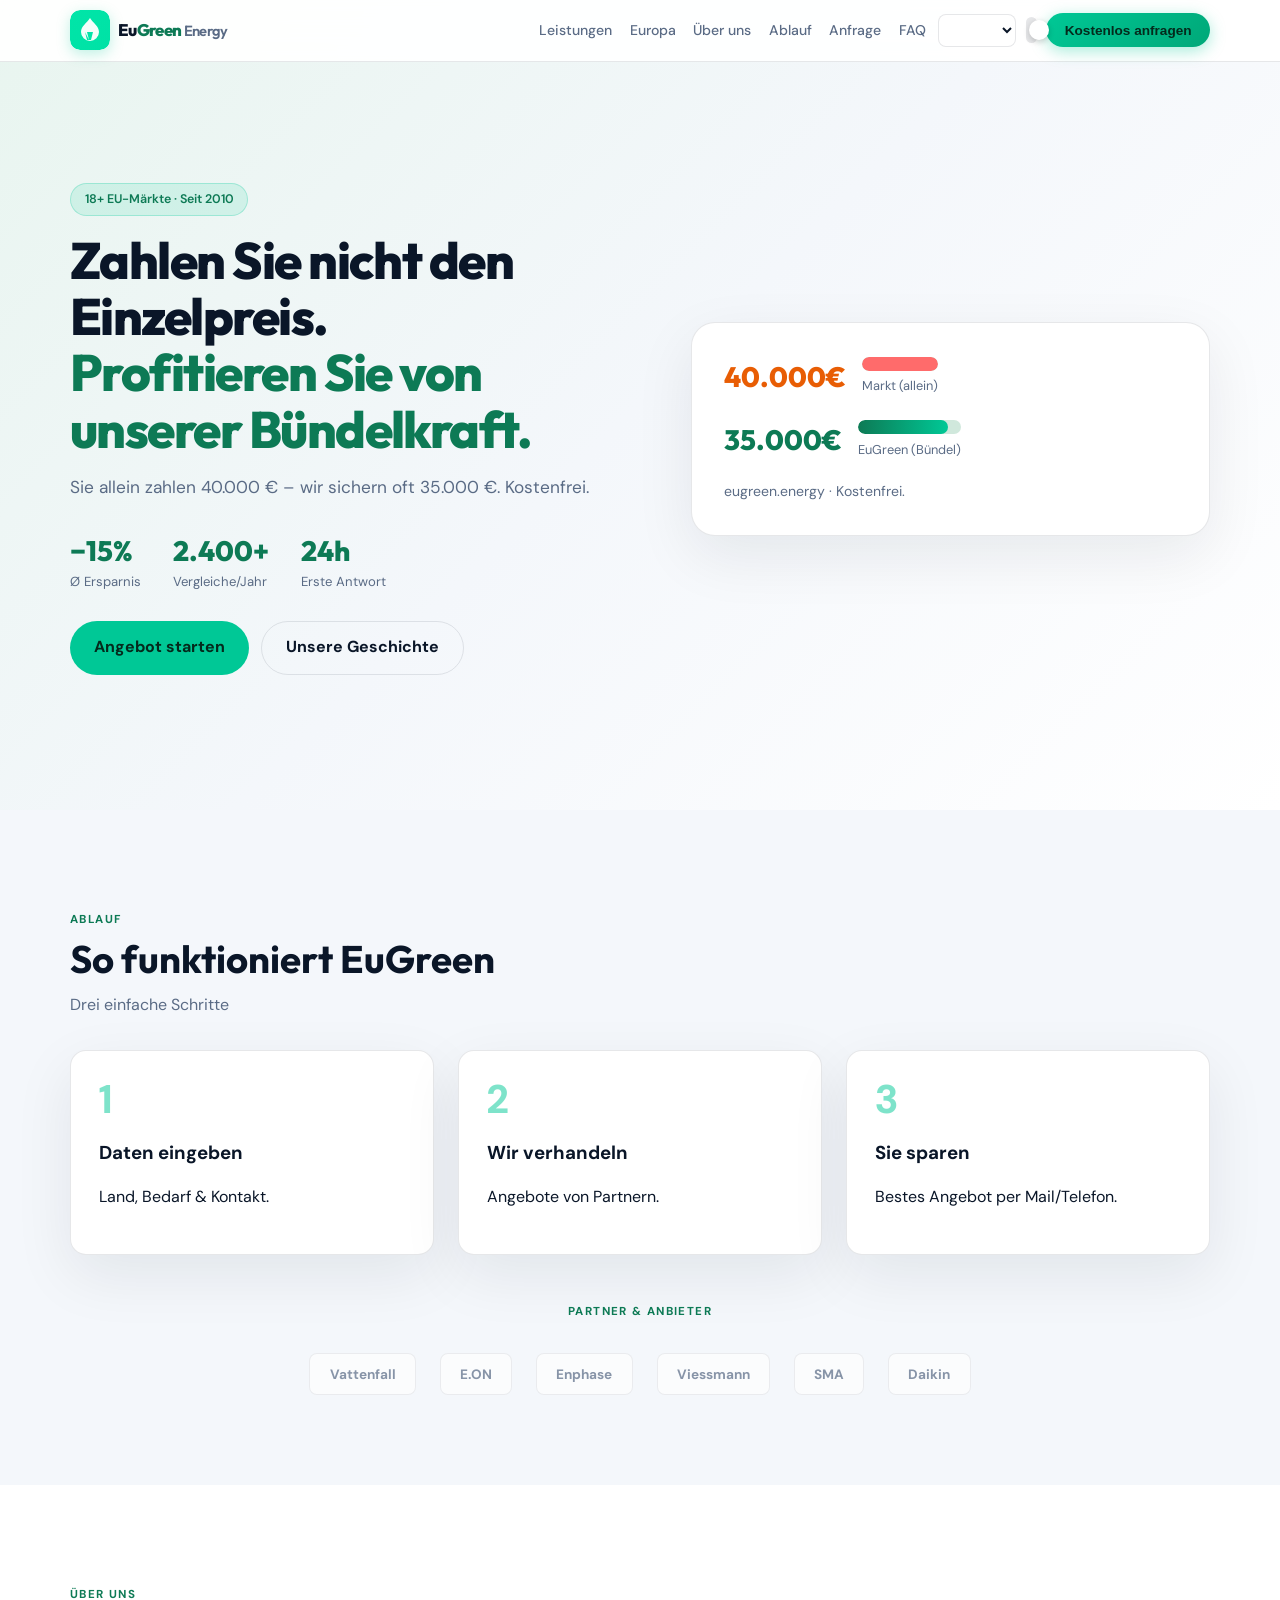
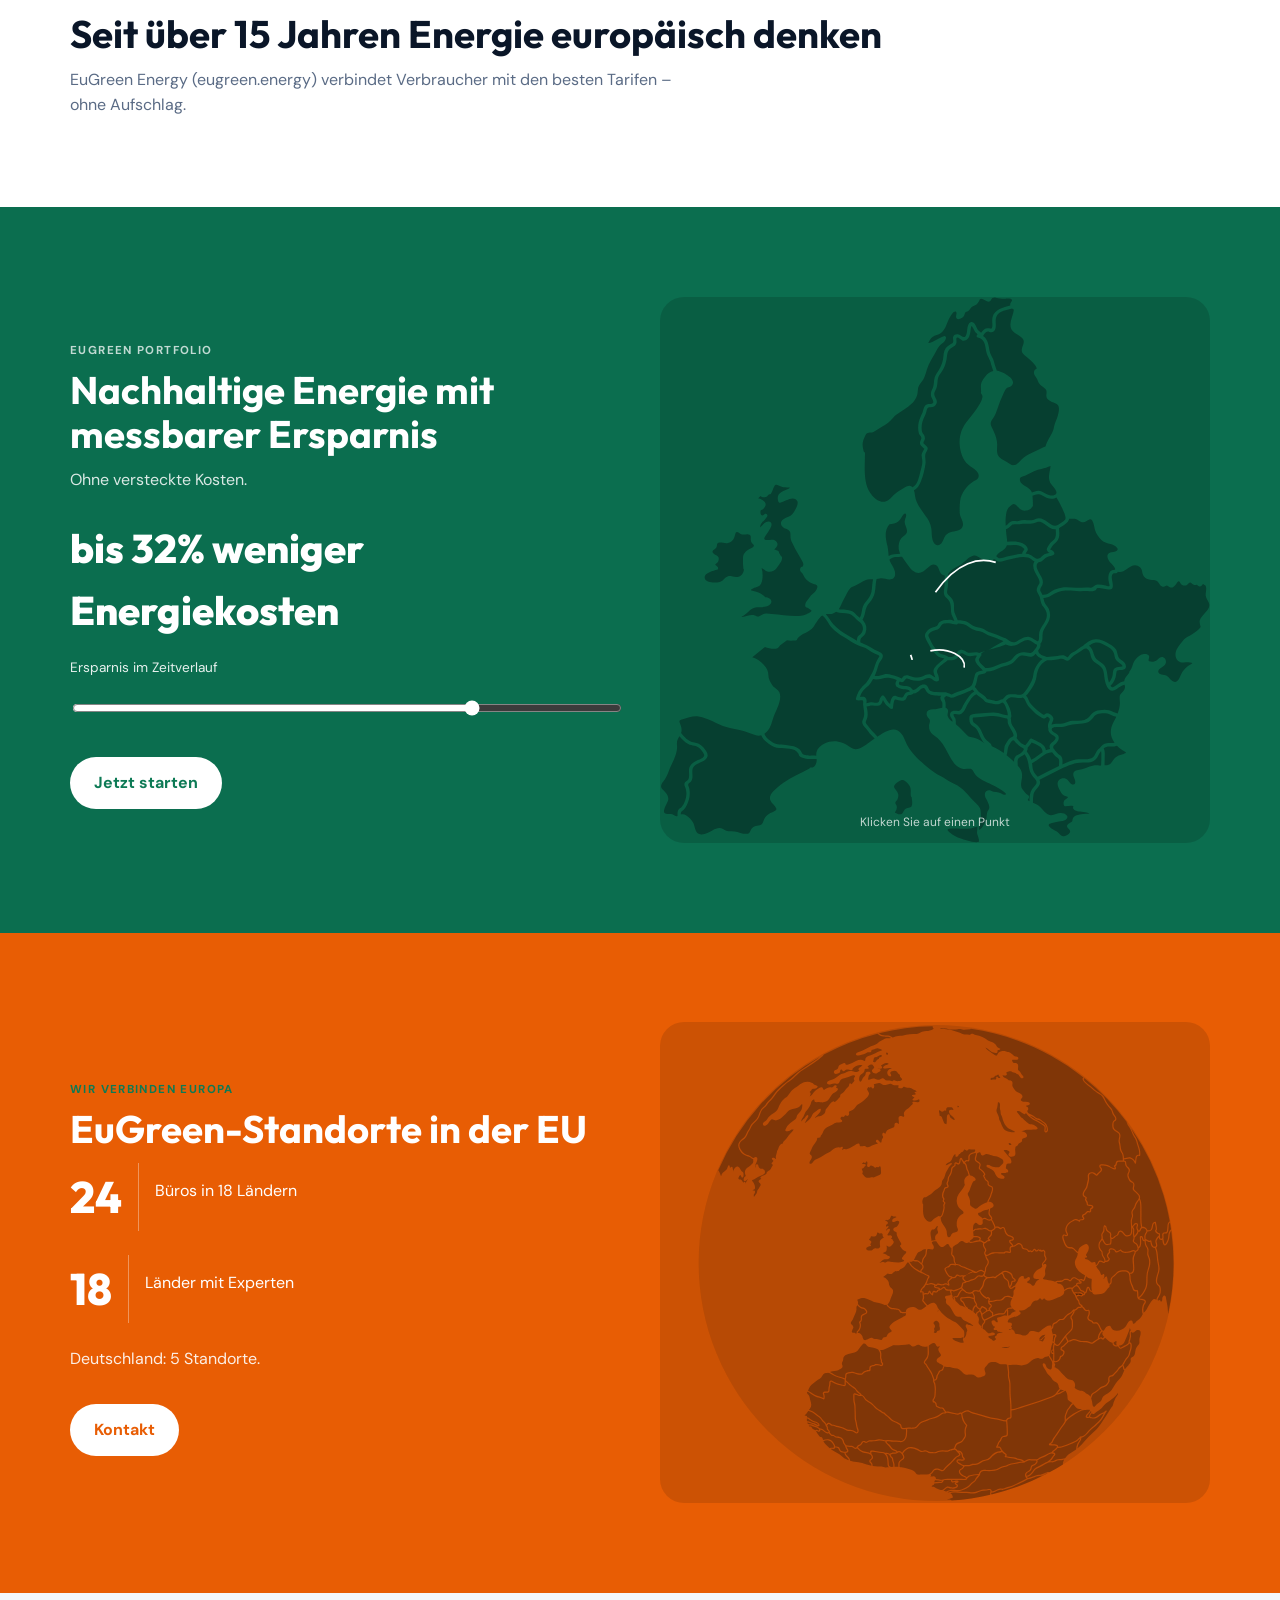
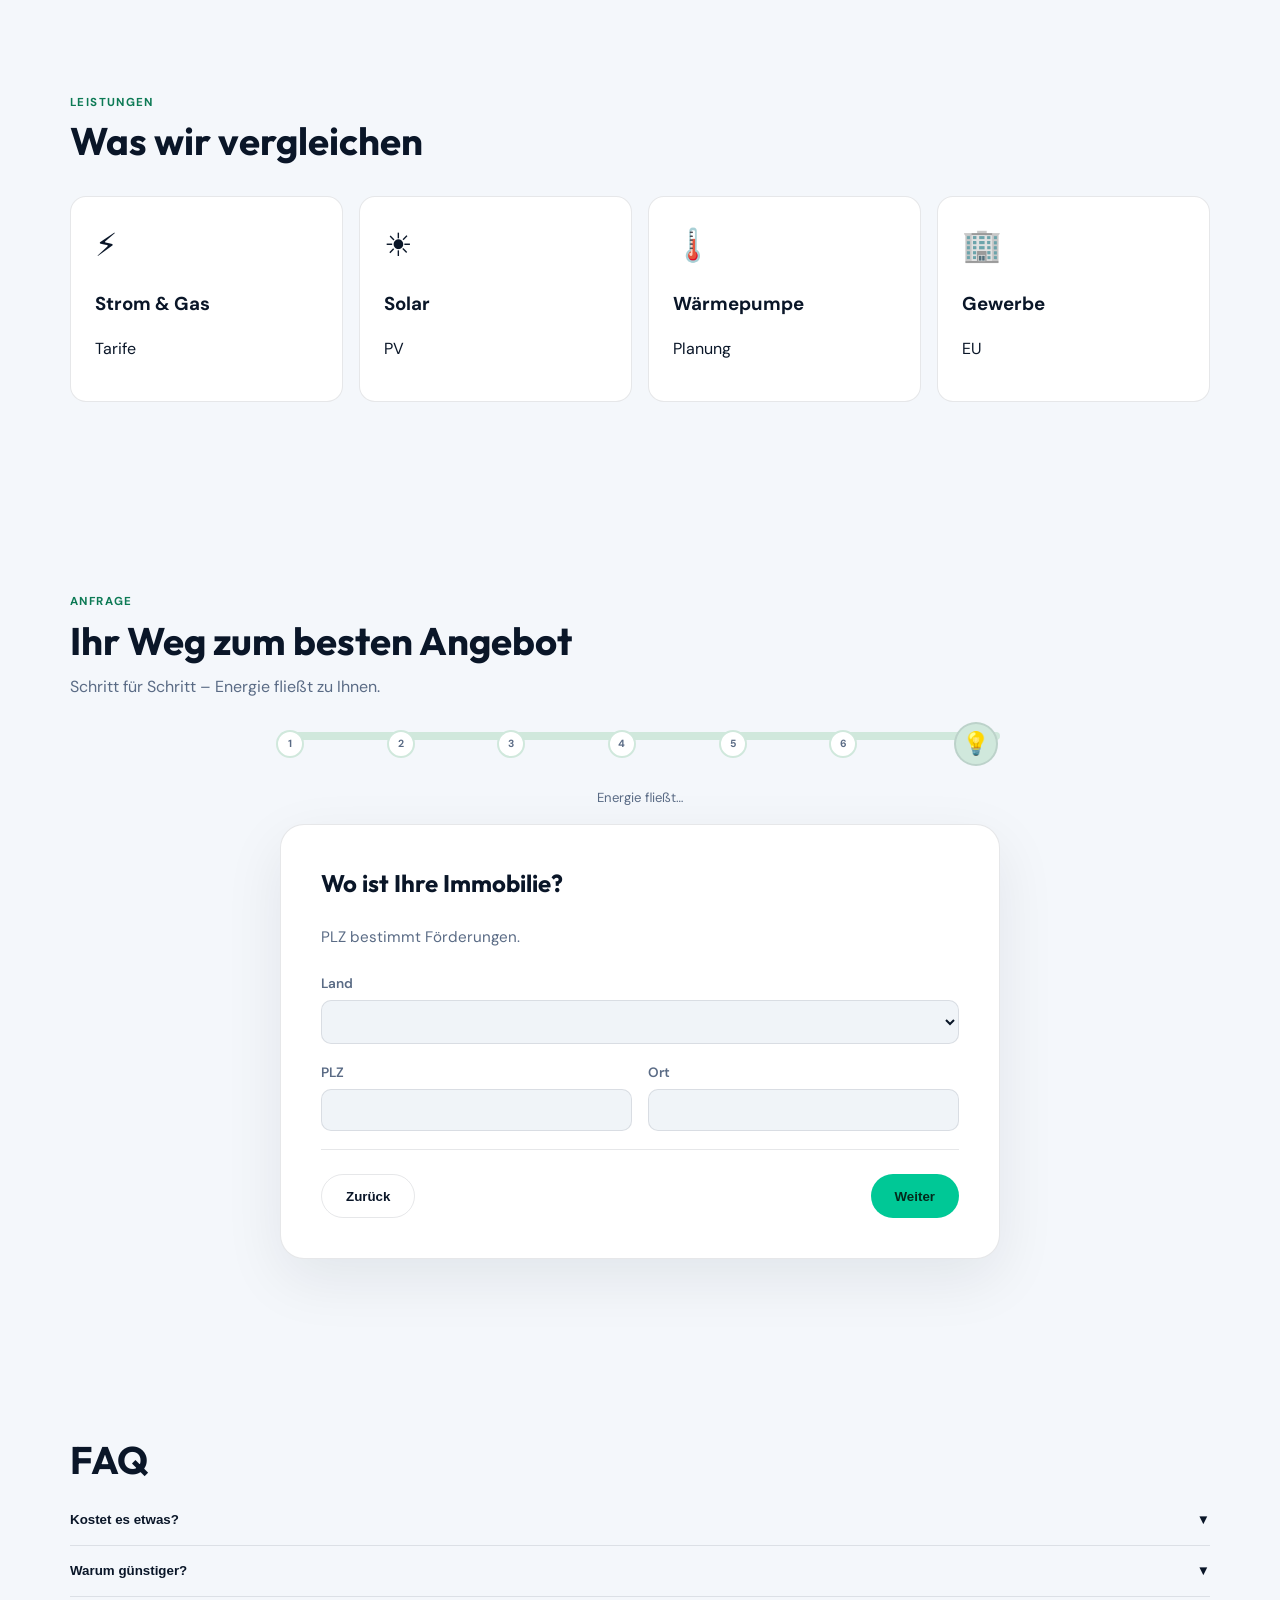
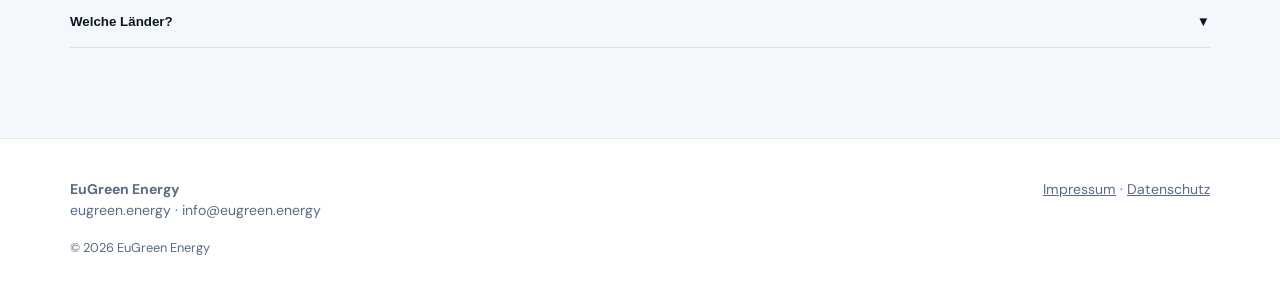
==== wix-embed.html @ 5724ccd0 "EuGreen Energy – eugreen.energy Wix site" ====
<!DOCTYPE html>
<html lang="de" data-theme="light">
<head>
  <meta charset="UTF-8" />
  <meta name="viewport" content="width=device-width, initial-scale=1.0" />
  <meta name="description" content="EuGreen Energy – eugreen.energy" />
  <title>EuGreen Energy | eugreen.energy</title>
  <link rel="preconnect" href="https://fonts.googleapis.com" />
  <link rel="preconnect" href="https://fonts.gstatic.com" crossorigin />
  <link href="https://fonts.googleapis.com/css2?family=DM+Sans:opsz,wght@9..40,400;9..40,600;9..40,700&family=Outfit:wght@600;700;800&display=swap" rel="stylesheet" />
  <style>
/* EuGreen Energy – eugreen.energy | Light default + dark + multi-step form */
:root,
[data-theme="light"] {
  --bg: #f4f7fb;
  --bg-soft: #ffffff;
  --bg-elevated: #ffffff;
  --text: #0a1628;
  --text-muted: #5a6b85;
  --green: #0d7a55;
  --green-bright: #00c896;
  --green-deep: #064d38;
  --orange: #e85d04;
  --border: rgba(10, 22, 40, 0.1);
  --shadow: 0 20px 60px rgba(10, 22, 40, 0.08);
  --nav-bg: rgba(255, 255, 255, 0.92);
  --hero-grad: linear-gradient(135deg, #e8f5ef 0%, #f4f7fb 50%, #fff 100%);
  --band-green: #0b6e4f;
  --band-orange: #e85d04;
  --input-bg: #f0f4f8;
  --flow-track: #d0e8dc;
  --flow-glow: #00c896;
}

[data-theme="dark"] {
  --bg: #0a1628;
  --bg-soft: #111d33;
  --bg-elevated: #152238;
  --text: #ffffff;
  --text-muted: #8ba3c7;
  --green: #0b6e4f;
  --green-bright: #00e5a8;
  --border: rgba(255, 255, 255, 0.12);
  --shadow: 0 24px 80px rgba(0, 0, 0, 0.35);
  --nav-bg: rgba(10, 22, 40, 0.9);
  --hero-grad: radial-gradient(ellipse 80% 60% at 70% 20%, rgba(0, 229, 168, 0.1), transparent), var(--bg);
  --input-bg: rgba(255, 255, 255, 0.05);
  --flow-track: rgba(255, 255, 255, 0.15);
  --flow-glow: #00e5a8;
}

:root {
  --radius: 16px;
  --radius-lg: 24px;
  --font: "DM Sans", system-ui, sans-serif;
  --font-display: "Outfit", system-ui, sans-serif;
  --ease: cubic-bezier(0.22, 1, 0.36, 1);
}

*, *::before, *::after { box-sizing: border-box; }
html { scroll-behavior: smooth; }
body {
  margin: 0;
  font-family: var(--font);
  color: var(--text);
  background: var(--bg);
  line-height: 1.55;
  transition: background 0.35s, color 0.35s;
}

.container { width: min(1140px, 92vw); margin-inline: auto; }
.section { padding: clamp(3.5rem, 7vw, 6rem) 0; }

/* Top bar */
.topbar {
  position: fixed; inset: 0 0 auto; z-index: 120;
  background: var(--nav-bg);
  backdrop-filter: blur(14px);
  border-bottom: 1px solid var(--border);
}
.topbar-inner {
  display: flex; align-items: center; gap: 0.75rem;
  padding: 0.65rem 0; flex-wrap: wrap;
}
.nav-logo {
  display: flex; align-items: center; gap: 0.5rem;
  text-decoration: none; color: var(--text); margin-right: auto;
}
.logo-svg { flex-shrink: 0; border-radius: 10px; box-shadow: 0 4px 14px rgba(0, 200, 150, 0.25); }
.logo-wordmark {
  font-family: var(--font-display); font-weight: 800; font-size: 1.05rem;
  letter-spacing: -0.04em; line-height: 1.1;
}
.logo-eu { color: var(--text); }
.logo-green { color: var(--green); }
[data-theme="dark"] .logo-green { color: var(--green-bright); }
.logo-energy { color: var(--text-muted); font-weight: 600; font-size: 0.92rem; }

.topbar-controls { display: flex; align-items: center; gap: 0.6rem; flex-shrink: 0; }
.topbar-select {
  padding: 0.45rem 0.6rem; border-radius: 8px; max-width: 130px;
  border: 1px solid var(--border); background: var(--bg-elevated);
  color: var(--text); font-size: 0.78rem; cursor: pointer;
}
.theme-switch {
  width: 48px; height: 26px; padding: 0; border: none; background: none; cursor: pointer;
}
.theme-switch-track {
  display: block; width: 100%; height: 100%; border-radius: 99px;
  background: var(--border); position: relative; transition: background 0.3s;
}
.theme-switch-thumb {
  position: absolute; top: 3px; left: 3px; width: 20px; height: 20px;
  border-radius: 50%; background: var(--bg-elevated);
  box-shadow: 0 2px 6px rgba(0,0,0,0.2); transition: transform 0.3s var(--ease);
}
[data-theme="dark"] .theme-switch-track { background: var(--green-bright); }
[data-theme="dark"] .theme-switch-thumb { transform: translateX(22px); background: #0a1628; }
.nav-links {
  display: flex; gap: 1.1rem; list-style: none; margin: 0; padding: 0;
}
.nav-links a {
  color: var(--text-muted); text-decoration: none; font-size: 0.88rem; font-weight: 500;
}
.nav-links a:hover { color: var(--text); }
.nav-cta {
  background: linear-gradient(135deg, var(--green-bright), #00a878);
  color: #042a1c; border: none;
  padding: 0.6rem 1.15rem; border-radius: 999px; font-weight: 700;
  cursor: pointer; font-size: 0.85rem; white-space: nowrap;
  box-shadow: 0 4px 16px rgba(0, 200, 150, 0.35);
  transition: transform 0.2s, box-shadow 0.2s;
}
.nav-cta:hover { transform: translateY(-1px); box-shadow: 0 6px 20px rgba(0, 200, 150, 0.45); }
.price-note { margin: 1rem 0 0; font-size: 0.88rem; color: var(--text-muted); }
.nav-toggle { display: none; background: none; border: none; font-size: 1.4rem; cursor: pointer; color: var(--text); }

/* Hero */
.hero {
  padding: 7rem 0 4rem;
  background: var(--hero-grad);
  min-height: 90vh;
  display: flex; align-items: center;
}
.hero-grid { display: grid; grid-template-columns: 1.05fr 0.95fr; gap: 3rem; align-items: center; }
.hero-badge {
  display: inline-flex; padding: 0.35rem 0.85rem; border-radius: 999px;
  background: rgba(0, 200, 150, 0.12); border: 1px solid rgba(0, 200, 150, 0.25);
  font-size: 0.78rem; font-weight: 600; color: var(--green); margin-bottom: 1rem;
}
[data-theme="dark"] .hero-badge { color: var(--green-bright); }
.hero h1 {
  font-family: var(--font-display);
  font-size: clamp(2rem, 4.5vw, 3.2rem);
  font-weight: 800; line-height: 1.1; margin: 0 0 1rem; letter-spacing: -0.03em;
}
.hero h1 em { font-style: normal; color: var(--green); display: block; }
[data-theme="dark"] .hero h1 em { color: var(--green-bright); }
.hero-desc { color: var(--text-muted); font-size: 1.08rem; max-width: 50ch; margin-bottom: 1.75rem; }
.hero-stats { display: flex; gap: 2rem; flex-wrap: wrap; margin-bottom: 1.75rem; }
.stat-num { font-family: var(--font-display); font-size: 1.75rem; font-weight: 800; color: var(--green); }
[data-theme="dark"] .stat-num { color: var(--green-bright); }
.stat-label { font-size: 0.82rem; color: var(--text-muted); }
.hero-actions { display: flex; flex-wrap: wrap; gap: 0.75rem; }
.btn {
  display: inline-flex; align-items: center; justify-content: center; gap: 0.4rem;
  padding: 0.85rem 1.5rem; border-radius: 999px; font-weight: 700;
  border: none; cursor: pointer; text-decoration: none; transition: transform 0.2s var(--ease);
}
.btn-primary { background: var(--green-bright); color: #042a1c; }
.btn-primary:hover { transform: translateY(-2px); }
.btn-ghost { background: transparent; border: 1px solid var(--border); color: var(--text); }

.price-card {
  background: var(--bg-elevated); border-radius: var(--radius-lg);
  padding: 2rem; box-shadow: var(--shadow); border: 1px solid var(--border);
}
.price-row { display: flex; align-items: center; gap: 1rem; margin-bottom: 1.25rem; }
.price-tag { font-family: var(--font-display); font-size: 1.75rem; font-weight: 800; min-width: 5ch; }
.price-bar-wrap { flex: 1; height: 14px; background: var(--flow-track); border-radius: 99px; overflow: hidden; }
.price-bar { height: 100%; border-radius: 99px; }
.price-bar.market { background: #ff6b6b; width: 100%; }
.price-bar.eugreen { background: linear-gradient(90deg, var(--green), var(--green-bright)); width: 87.5%; }
.price-label { font-size: 0.8rem; color: var(--text-muted); margin-top: 0.35rem; }

/* How + partners */
.how-grid { display: grid; grid-template-columns: repeat(3, 1fr); gap: 1.5rem; margin-top: 2rem; }
.how-card {
  padding: 1.75rem; background: var(--bg-elevated); border-radius: var(--radius);
  border: 1px solid var(--border); box-shadow: var(--shadow);
}
.how-card .num { font-size: 2.5rem; font-weight: 800; color: var(--green-bright); opacity: 0.5; line-height: 1; }
.partners-row {
  display: flex; flex-wrap: wrap; gap: 1.5rem; justify-content: center; align-items: center;
  margin-top: 2rem; opacity: 0.7;
}
.partner-pill {
  padding: 0.6rem 1.2rem; background: var(--bg-elevated); border: 1px solid var(--border);
  border-radius: 8px; font-weight: 700; font-size: 0.85rem; color: var(--text-muted);
}

/* Timeline – Über uns */
.about-section { background: var(--bg-soft); overflow: hidden; }
.timeline-animated {
  margin-top: 2.5rem; display: flex; flex-direction: column; gap: 0;
  position: relative; padding-left: 0;
}
.timeline-animated::before {
  content: ""; position: absolute; left: 27px; top: 12px; bottom: 12px; width: 3px;
  background: var(--border); border-radius: 99px;
}
.timeline-animated::after {
  content: ""; position: absolute; left: 27px; top: 12px; width: 3px; height: 0%;
  background: linear-gradient(180deg, var(--green-bright), var(--green));
  border-radius: 99px; transition: height 1.2s var(--ease);
}
.timeline-animated:has(.tl-visible)::after { height: calc(100% - 24px); }
.timeline-item {
  display: grid; grid-template-columns: 56px 1fr; gap: 1.25rem;
  padding: 1.25rem 0; opacity: 0; transform: translateX(-20px);
  transition: opacity 0.6s var(--ease), transform 0.6s var(--ease);
  transition-delay: calc(var(--i) * 0.12s);
}
.timeline-item.tl-visible { opacity: 1; transform: none; }
.tl-marker { display: flex; flex-direction: column; align-items: center; gap: 0.35rem; z-index: 1; }
.tl-dot {
  width: 16px; height: 16px; border-radius: 50%;
  background: var(--bg-soft); border: 3px solid var(--border);
  transition: all 0.4s var(--ease);
}
.timeline-item.tl-visible .tl-dot {
  border-color: var(--green-bright); background: var(--green-bright);
  box-shadow: 0 0 0 6px rgba(0, 200, 150, 0.2), 0 0 20px rgba(0, 200, 150, 0.4);
  animation: tl-pulse 2s ease-in-out infinite;
}
@keyframes tl-pulse {
  0%, 100% { box-shadow: 0 0 0 4px rgba(0, 200, 150, 0.15); }
  50% { box-shadow: 0 0 0 10px rgba(0, 200, 150, 0.08); }
}
.tl-year {
  font-family: var(--font-display); font-size: 0.75rem; font-weight: 800;
  color: var(--green); letter-spacing: 0.02em;
}
.tl-body {
  background: var(--bg-elevated); border: 1px solid var(--border);
  border-radius: var(--radius); padding: 1.25rem 1.5rem;
  box-shadow: var(--shadow);
  transition: border-color 0.3s, transform 0.3s;
}
.timeline-item.tl-visible .tl-body {
  border-color: rgba(0, 200, 150, 0.35);
  transform: translateX(4px);
}
.tl-body h3 { margin: 0 0 0.4rem; font-size: 1.12rem; }
.tl-body p { margin: 0; color: var(--text-muted); font-size: 0.92rem; }

/* Green / Orange bands */
.band-green { background: var(--band-green); color: #fff; }
.band-green .section-label { color: rgba(255,255,255,0.75); }
.band-green .text-muted { color: rgba(255,255,255,0.85); }
.band-grid { display: grid; grid-template-columns: 1fr 1fr; gap: 2.5rem; align-items: center; }
.visual-panel {
  position: relative; border-radius: var(--radius-lg);
  background: rgba(0,0,0,0.15); overflow: hidden; min-height: 360px;
}
.map-stage { min-height: 400px; }
.map-bg { width: 100%; height: auto; display: block; pointer-events: none; }
.map-overlay {
  position: absolute; inset: 0; width: 100%; height: 100%;
  pointer-events: none;
}
.map-overlay #map-dots { pointer-events: all; }
.map-hint {
  position: absolute; bottom: 0.75rem; left: 50%; transform: translateX(-50%);
  font-size: 0.75rem; opacity: 0.75; margin: 0; pointer-events: none;
  white-space: nowrap;
}
.map-dot { fill: rgba(255,255,255,0.45); stroke: rgba(255,255,255,0.6); stroke-width: 1; cursor: pointer; transition: all 0.25s; }
.map-dot-city { fill: rgba(255,255,255,0.7); r: 3.5; }
.map-dot:hover { fill: #fff; transform-origin: center; }
.map-dot.active { fill: var(--green-bright); stroke: #fff; stroke-width: 2; filter: drop-shadow(0 0 6px #00e5a8); }
.location-panel {
  position: absolute; top: 1rem; right: 1rem; width: min(280px, 90%);
  max-height: calc(100% - 3rem); overflow-y: auto;
  background: rgba(10, 22, 40, 0.94); backdrop-filter: blur(12px);
  border: 1px solid rgba(255,255,255,0.15); border-radius: var(--radius);
  padding: 1rem 1rem 0.75rem; z-index: 10;
  display: none; pointer-events: none;
  box-shadow: 0 16px 48px rgba(0,0,0,0.4);
}
.location-panel.visible { display: block; pointer-events: auto; animation: panelIn 0.3s var(--ease); }
@keyframes panelIn { from { opacity: 0; transform: translateY(-8px); } to { opacity: 1; transform: none; } }
.panel-close {
  position: absolute; top: 0.5rem; right: 0.5rem;
  width: 32px; height: 32px; border: none; border-radius: 8px;
  background: rgba(255,255,255,0.1); color: #fff; font-size: 1rem;
  cursor: pointer; line-height: 1; transition: background 0.2s;
}
.panel-close:hover { background: rgba(255,255,255,0.22); }
.location-panel h3 { margin: 0 2rem 0.75rem 0; font-size: 0.95rem; color: #fff; }
.office-card {
  padding: 0.75rem; border-radius: 10px; border: 1px solid rgba(255,255,255,0.12);
  margin-bottom: 0.5rem; cursor: pointer; transition: background 0.2s, border-color 0.2s;
  color: rgba(255,255,255,0.9);
}
.office-card:hover, .office-card.selected { background: rgba(0, 229, 168, 0.12); border-color: var(--green-bright); }
.office-card strong { display: block; margin-bottom: 0.25rem; }
.office-card small { display: block; color: rgba(255,255,255,0.65); font-size: 0.78rem; line-height: 1.4; }

.globe-stage { min-height: 420px; display: flex; align-items: center; justify-content: center; }
.globe-img { width: 100%; max-width: 480px; height: auto; position: relative; z-index: 0; }
.globe-fx {
  position: absolute; inset: 8% 12%; z-index: 2; pointer-events: none;
}
.globe-pin {
  position: absolute; transform: translate(-50%, -50%) scale(0);
  width: 36px; height: 36px; border-radius: 50%;
  background: rgba(255,255,255,0.95); display: grid; place-items: center;
  font-size: 1.1rem; box-shadow: 0 4px 20px rgba(0,0,0,0.25);
  transition: transform 0.45s var(--ease);
}
.globe-pin.pop { transform: translate(-50%, -50%) scale(1); }
.globe-pin-solar { border: 2px solid #ffd43b; }
.globe-pin-power { border: 2px solid #74c0fc; animation: pin-zap 1s ease infinite; }
.globe-pin-heat { border: 2px solid #ff922b; }
@keyframes pin-zap {
  0%, 100% { box-shadow: 0 0 0 0 rgba(116, 192, 252, 0.5); }
  50% { box-shadow: 0 0 0 8px rgba(116, 192, 252, 0); }
}
.globe-phase {
  position: absolute; bottom: 4.5rem; left: 50%; transform: translateX(-50%);
  margin: 0; font-size: 0.85rem; font-weight: 600; color: rgba(255,255,255,0.9);
  z-index: 3; text-align: center;
}
.globe-brand {
  position: absolute; inset: 0; display: flex; flex-direction: column;
  align-items: center; justify-content: center; z-index: 4;
  background: rgba(232, 93, 4, 0.55); backdrop-filter: blur(4px);
  opacity: 0; pointer-events: none; transition: opacity 0.8s var(--ease);
  border-radius: inherit;
}
.globe-brand.show { opacity: 1; }
.globe-brand-name {
  font-family: var(--font-display); font-size: clamp(1.5rem, 4vw, 2.25rem);
  font-weight: 800; color: #fff; letter-spacing: -0.03em;
  text-shadow: 0 4px 24px rgba(0,0,0,0.3);
  animation: brandIn 0.8s var(--ease);
}
.globe-brand small { color: rgba(255,255,255,0.9); margin-top: 0.35rem; font-size: 1rem; }
@keyframes brandIn {
  from { opacity: 0; transform: scale(0.9); }
  to { opacity: 1; transform: none; }
}
.svc-icon { font-size: 2rem; display: block; margin-bottom: 0.5rem; }
.band-orange { background: var(--band-orange); color: #fff; }
.band-orange .visual-panel { background: rgba(0,0,0,0.12); }
.office-stat {
  display: grid; grid-template-columns: auto 1px 1fr; gap: 1rem; margin-bottom: 1.5rem;
}
.office-stat-num { font-family: var(--font-display); font-size: 2.75rem; font-weight: 800; }
.office-stat-divider { width: 1px; background: rgba(255,255,255,0.35); }

/* Multi-step form – full width wizard */
.form-section { background: var(--bg); }
.form-wizard-wrap {
  max-width: 720px; margin: 2rem auto 0;
}
.energy-flow { margin-bottom: 1.5rem; }
.flow-bar-wrap { position: relative; padding-bottom: 2.5rem; }
.flow-track {
  height: 8px; background: var(--flow-track); border-radius: 99px;
  position: relative; overflow: hidden;
}
.flow-nodes-row {
  display: flex; justify-content: space-between; align-items: center;
  position: absolute; left: 0; right: 0; top: 0; transform: translateY(-10px);
  padding: 0 2px;
}
.flow-fill {
  position: absolute; left: 0; top: 0; height: 100%; width: 0%;
  background: linear-gradient(90deg, var(--green), var(--flow-glow));
  border-radius: 99px; transition: width 0.6s var(--ease);
  box-shadow: 0 0 12px var(--flow-glow);
}
.flow-node {
  width: 28px; height: 28px; border-radius: 50%; flex-shrink: 0;
  background: var(--bg-elevated); border: 2px solid var(--flow-track);
  display: grid; place-items: center; font-size: 0.65rem; font-weight: 700;
  color: var(--text-muted); margin: 0 -6px; z-index: 1; transition: all 0.35s;
}
.flow-node.done { border-color: var(--green-bright); background: rgba(0,200,150,0.15); color: var(--green); }
.flow-node.active { border-color: var(--green-bright); transform: scale(1.15); box-shadow: 0 0 16px rgba(0,200,150,0.4); }
.flow-bulb {
  width: 44px; height: 44px; border-radius: 50%; flex-shrink: 0;
  background: var(--flow-track); border: 2px solid var(--border);
  display: grid; place-items: center; font-size: 1.4rem;
  transition: all 0.5s var(--ease); margin-left: 0.5rem;
}
.flow-bulb.lit {
  background: linear-gradient(135deg, #fff9c4, #ffe066);
  border-color: #ffd43b;
  box-shadow: 0 0 30px #ffe066, 0 0 60px rgba(255, 224, 102, 0.5);
  animation: bulb-pulse 1.5s ease-in-out infinite;
}
@keyframes bulb-pulse {
  0%, 100% { box-shadow: 0 0 20px #ffe066; }
  50% { box-shadow: 0 0 40px #fff3bf, 0 0 80px rgba(255,224,102,0.6); }
}

.wizard-card {
  background: var(--bg-elevated); border: 1px solid var(--border);
  border-radius: var(--radius-lg); padding: clamp(1.5rem, 4vw, 2.5rem);
  box-shadow: var(--shadow); min-height: 380px;
  display: flex; flex-direction: column;
}
.wizard-step { display: none; flex: 1; animation: fadeStep 0.4s var(--ease); }
.wizard-step.active { display: flex; flex-direction: column; }
@keyframes fadeStep { from { opacity: 0; transform: translateX(16px); } to { opacity: 1; transform: none; } }
.wizard-step h3 {
  font-family: var(--font-display); font-size: 1.5rem; margin: 0 0 0.5rem;
}
.wizard-step .step-hint { color: var(--text-muted); margin-bottom: 1.5rem; font-size: 0.95rem; }

.form-group { margin-bottom: 1.1rem; }
.form-group label { display: block; font-size: 0.85rem; font-weight: 600; margin-bottom: 0.35rem; color: var(--text-muted); }
input, select, textarea {
  width: 100%; padding: 0.8rem 1rem; border-radius: 10px;
  border: 1px solid var(--border); background: var(--input-bg); color: var(--text);
}
input:focus, select:focus, textarea:focus { outline: none; border-color: var(--green-bright); }
.form-row { display: grid; grid-template-columns: 1fr 1fr; gap: 1rem; }
.choice-grid { display: grid; grid-template-columns: repeat(auto-fill, minmax(140px, 1fr)); gap: 0.75rem; }
.choice-card {
  padding: 1rem; border: 2px solid var(--border); border-radius: 12px;
  cursor: pointer; text-align: center; transition: all 0.2s; background: var(--input-bg);
}
.choice-card:has(input:checked), .choice-card.selected {
  border-color: var(--green-bright); background: rgba(0,200,150,0.08);
}
.choice-card input { display: none; }
.choice-card .icon { font-size: 1.75rem; display: block; margin-bottom: 0.35rem; }

.wizard-nav {
  display: flex; justify-content: space-between; margin-top: auto; padding-top: 1.5rem;
  border-top: 1px solid var(--border);
}

.section-label {
  font-size: 0.72rem; font-weight: 700; letter-spacing: 0.12em;
  text-transform: uppercase; color: var(--green); margin-bottom: 0.5rem;
}
.section-title {
  font-family: var(--font-display);
  font-size: clamp(1.6rem, 3.5vw, 2.4rem);
  font-weight: 700; margin: 0 0 0.75rem; line-height: 1.15;
}
.section-lead { color: var(--text-muted); max-width: 58ch; margin: 0; }

.services-grid {
  display: grid; grid-template-columns: repeat(auto-fill, minmax(240px, 1fr)); gap: 1rem; margin-top: 2rem;
}
.service-card {
  padding: 1.5rem; background: var(--bg-elevated); border-radius: var(--radius);
  border: 1px solid var(--border);
}

.faq-item { border-bottom: 1px solid var(--border); }
.faq-q {
  width: 100%; text-align: left; padding: 1.1rem 0; background: none; border: none;
  color: var(--text); font-weight: 600; cursor: pointer;
  display: flex; justify-content: space-between;
}
.faq-a { max-height: 0; overflow: hidden; color: var(--text-muted); transition: max-height 0.35s; }
.faq-item.open .faq-a { max-height: 180px; padding-bottom: 1rem; }

.footer {
  padding: 2.5rem 0; border-top: 1px solid var(--border);
  background: var(--bg-soft); color: var(--text-muted); font-size: 0.88rem;
}
.footer a { color: var(--text-muted); }

.modal-overlay {
  position: fixed; inset: 0; z-index: 200; background: rgba(0,0,0,0.6);
  display: none; align-items: center; justify-content: center; padding: 1rem;
}
.modal-overlay.visible { display: flex; }
.modal {
  background: var(--bg-elevated); border-radius: var(--radius-lg);
  padding: 2.5rem; max-width: 420px; text-align: center; border: 1px solid var(--border);
}

@media (max-width: 900px) {
  .hero-grid, .band-grid { grid-template-columns: 1fr; }
  .how-grid { grid-template-columns: 1fr; }
  .nav-links { display: none; }
  .nav-toggle { display: block; }
  .topbar.open .nav-links {
    display: flex; flex-direction: column; width: 100%; padding: 0.5rem 0;
  }
  .form-row { grid-template-columns: 1fr; }
  .energy-flow { flex-wrap: wrap; gap: 0.5rem; }
  .flow-node { width: 22px; height: 22px; font-size: 0.55rem; }
}

</style>
</head>
<body>

  <header class="topbar">
    <div class="container topbar-inner">
      <a href="#" class="nav-logo" aria-label="EuGreen Energy">
        <svg class="logo-svg" width="40" height="40" viewBox="0 0 40 40" aria-hidden="true">
          <defs><linearGradient id="logoGrad" x1="0" y1="0" x2="40" y2="40"><stop offset="0%" stop-color="#00e5a8"/><stop offset="100%" stop-color="#0b6e4f"/></linearGradient></defs>
          <rect width="40" height="40" rx="10" fill="url(#logoGrad)"/>
          <path d="M20 8c-3 5-9 8-9 14a9 9 0 1 0 18 0c0-6-6-9-9-14z" fill="#fff" opacity=".95"/>
          <path d="M17 22h6l-2 8h-4l-2-8 4 8z" fill="#00e5a8"/>
        </svg>
        <span class="logo-wordmark"><span class="logo-eu">Eu</span><span class="logo-green">Green</span> <span class="logo-energy">Energy</span></span>
      </a>
      <button class="nav-toggle" type="button" aria-label="Menu">☰</button>
      <ul class="nav-links">
        <li><a href="#leistungen" data-i18n="nav_services">Leistungen</a></li>
        <li><a href="#europa" data-i18n="nav_europe">Europa</a></li>
        <li><a href="#ueber-uns" data-i18n="nav_about">Über uns</a></li>
        <li><a href="#ablauf" data-i18n="nav_how">Ablauf</a></li>
        <li><a href="#anfrage" data-i18n="nav_form">Anfrage</a></li>
        <li><a href="#faq" data-i18n="nav_faq">FAQ</a></li>
      </ul>
      <div class="topbar-controls">
        <select id="lang-select" class="topbar-select" aria-label="Language"></select>
        <button type="button" class="theme-switch" id="theme-toggle" aria-pressed="false" title="Theme">
          <span class="theme-switch-track"><span class="theme-switch-thumb"></span></span>
        </button>
        <button class="nav-cta" type="button" data-scroll="#anfrage" data-i18n="nav_cta">Kostenlos anfragen</button>
      </div>
    </div>
  </header>

  <main>
    <section class="hero">
      <div class="container hero-grid">
        <div>
          <div class="hero-badge" data-i18n="hero_badge">18+ EU-Märkte · Seit 2010</div>
          <h1><span data-i18n="hero_title">Zahlen Sie nicht den Einzelpreis.</span><em data-i18n="hero_title_em">Profitieren Sie von unserer Bündelkraft.</em></h1>
          <p class="hero-desc" data-i18n="hero_desc">Sie allein zahlen 40.000 € – wir sichern oft 35.000 €. Kostenfrei.</p>
          <div class="hero-stats">
            <div><div class="stat-num">−15%</div><div class="stat-label" data-i18n="hero_stat1">Ø Ersparnis</div></div>
            <div><div class="stat-num">2.400+</div><div class="stat-label" data-i18n="hero_stat2">Vergleiche/Jahr</div></div>
            <div><div class="stat-num">24h</div><div class="stat-label" data-i18n="hero_stat3">Erste Antwort</div></div>
          </div>
          <div class="hero-actions">
            <a href="#anfrage" class="btn btn-primary" data-scroll="#anfrage" data-i18n="hero_cta">Angebot starten</a>
            <a href="#ueber-uns" class="btn btn-ghost" data-scroll="#ueber-uns" data-i18n="hero_cta2">Unsere Geschichte</a>
          </div>
        </div>
        <div class="price-card">
          <div class="price-row">
            <span class="price-tag" style="color:#e85d04">40.000€</span>
            <div><div class="price-bar-wrap"><div class="price-bar market"></div></div><div class="price-label" data-i18n="price_market">Markt (allein)</div></div>
          </div>
          <div class="price-row">
            <span class="price-tag" style="color:var(--green)">35.000€</span>
            <div><div class="price-bar-wrap"><div class="price-bar eugreen"></div></div><div class="price-label" data-i18n="price_bundle">EuGreen (Bündel)</div></div>
          </div>
          <p class="price-note" data-i18n="price_note">eugreen.energy · Kostenfrei.</p>
        </div>
      </div>
    </section>

    <section class="section" id="ablauf">
      <div class="container">
        <p class="section-label" data-i18n="nav_how">Ablauf</p>
        <h2 class="section-title" data-i18n="how_title">So funktioniert EuGreen</h2>
        <p class="section-lead" data-i18n="how_sub">Drei einfache Schritte</p>
        <div class="how-grid">
          <div class="how-card"><div class="num">1</div><h3 data-i18n="how1_t">Daten eingeben</h3><p data-i18n="how1_d">Land, Bedarf & Kontakt.</p></div>
          <div class="how-card"><div class="num">2</div><h3 data-i18n="how2_t">Wir verhandeln</h3><p data-i18n="how2_d">Angebote von Partnern.</p></div>
          <div class="how-card"><div class="num">3</div><h3 data-i18n="how3_t">Sie sparen</h3><p data-i18n="how3_d">Bestes Angebot per Mail/Telefon.</p></div>
        </div>
        <p class="section-label" style="margin-top:3rem;text-align:center" data-i18n="partners_title">Partner & Anbieter</p>
        <div class="partners-row">
          <span class="partner-pill">Vattenfall</span>
          <span class="partner-pill">E.ON</span>
          <span class="partner-pill">Enphase</span>
          <span class="partner-pill">Viessmann</span>
          <span class="partner-pill">SMA</span>
          <span class="partner-pill">Daikin</span>
        </div>
      </div>
    </section>

    <section class="section about-section" id="ueber-uns">
      <div class="container">
        <p class="section-label" data-i18n="about_label">Über uns</p>
        <h2 class="section-title" data-i18n="about_title">Seit über 15 Jahren Energie europäisch denken</h2>
        <p class="section-lead" data-i18n="about_lead">EuGreen Energy (eugreen.energy) verbindet Verbraucher mit den besten Tarifen – ohne Aufschlag.</p>
        <div class="timeline" id="timeline"></div>
      </div>
    </section>

    <section class="band-green section">
      <div class="container band-grid">
        <div>
          <p class="section-label" data-i18n="green_label">EuGreen Portfolio</p>
          <h2 class="section-title" style="color:#fff" data-i18n="green_title">Nachhaltige Energie mit messbarer Ersparnis</h2>
          <p class="text-muted section-lead" data-i18n="green_lead">Ohne versteckte Kosten.</p>
          <p style="font-family:var(--font-display);font-size:2.5rem;font-weight:800;margin:1.5rem 0 0">
            <span data-i18n="savings_upto">bis</span> <span id="savings-pct">32</span>% <span data-i18n="savings_less">weniger Energiekosten</span>
          </p>
          <label style="display:block;margin-top:1rem;font-size:0.85rem;opacity:0.9" data-i18n="savings_time">Ersparnis im Zeitverlauf</label>
          <input type="range" id="year-slider" min="0" max="4" value="3" style="width:100%;accent-color:#fff;margin-top:0.5rem" />
          <a href="#anfrage" class="btn btn-primary" style="margin-top:1.25rem;background:#fff;color:var(--green)" data-scroll="#anfrage" data-i18n="green_cta">Jetzt starten</a>
        </div>
        <div class="visual-panel map-stage">
          <img src="assets/map-animation.svg" alt="" class="map-bg" loading="lazy" />
          <svg id="europe-map" class="map-overlay" aria-hidden="true"></svg>
          <p class="map-hint" data-i18n="map_hint">Klicken Sie auf einen Punkt</p>
          <aside id="location-panel" class="location-panel" role="dialog" aria-modal="false">
            <button type="button" class="panel-close" id="panel-close" aria-label="Schließen">✕</button>
            <h3 id="panel-title"></h3>
            <div id="panel-offices" class="office-cards"></div>
          </aside>
        </div>
      </div>
    </section>

    <section class="band-orange section" id="europa">
      <div class="container band-grid">
        <div>
          <p class="section-label" data-i18n="orange_label">Wir verbinden Europa</p>
          <h2 class="section-title" style="color:#fff" data-i18n="orange_title">EuGreen-Standorte in der EU</h2>
          <div class="office-stat">
            <div class="office-stat-num">24</div>
            <div class="office-stat-divider"></div>
            <p data-i18n="orange_stat1">Büros in 18 Ländern</p>
          </div>
          <div class="office-stat">
            <div class="office-stat-num">18</div>
            <div class="office-stat-divider"></div>
            <p data-i18n="orange_stat2">Länder mit Experten</p>
          </div>
          <p style="opacity:0.9;margin-top:1rem" data-i18n="orange_de">Deutschland: 5 Standorte.</p>
          <a href="#anfrage" class="btn" style="background:#fff;color:var(--orange);margin-top:1rem" data-scroll="#anfrage" data-i18n="orange_cta">Kontakt</a>
        </div>
        <div class="visual-panel globe-stage" id="globe-stage">
          <img src="assets/globe-new.svg" alt="" class="globe-img" loading="lazy" />
          <div id="globe-fx" class="globe-fx"></div>
          <p class="globe-phase" id="globe-phase-label"></p>
          <div class="globe-brand" id="globe-brand">
            <span class="globe-brand-name">EuGreen Energy</span>
            <small>eugreen.energy</small>
          </div>
        </div>
      </div>
    </section>

    <section class="section" id="leistungen">
      <div class="container">
        <p class="section-label" data-i18n="services_label">Leistungen</p>
        <h2 class="section-title" data-i18n="services_title">Was wir vergleichen</h2>
        <div class="services-grid">
          <article class="service-card"><span class="svc-icon">⚡</span><h3 data-i18n="serv1_t">Strom & Gas</h3><p data-i18n="serv1_d">Tarife</p></article>
          <article class="service-card"><span class="svc-icon">☀️</span><h3 data-i18n="serv2_t">Solar</h3><p data-i18n="serv2_d">PV</p></article>
          <article class="service-card"><span class="svc-icon">🌡️</span><h3 data-i18n="serv3_t">Wärmepumpe</h3><p data-i18n="serv3_d">Planung</p></article>
          <article class="service-card"><span class="svc-icon">🏢</span><h3 data-i18n="serv4_t">Gewerbe</h3><p data-i18n="serv4_d">EU</p></article>
        </div>
      </div>
    </section>

    <section class="section form-section" id="anfrage">
      <div class="container">
        <p class="section-label" data-i18n="form_label">Anfrage</p>
        <h2 class="section-title" data-i18n="form_title">Ihr Weg zum besten Angebot</h2>
        <p class="section-lead" data-i18n="form_lead">Schritt für Schritt – Energie fließt zu Ihnen.</p>

        <div class="form-wizard-wrap">
          <div class="energy-flow" aria-label="Fortschritt">
            <div class="flow-bar-wrap">
              <div class="flow-track"><div class="flow-fill" id="flow-fill"></div></div>
              <div class="flow-nodes-row">
                <span class="flow-node">1</span><span class="flow-node">2</span><span class="flow-node">3</span>
                <span class="flow-node">4</span><span class="flow-node">5</span><span class="flow-node">6</span>
                <span class="flow-bulb" id="flow-bulb">💡</span>
              </div>
            </div>
          </div>
          <p id="bulb-label" style="text-align:center;font-size:0.82rem;color:var(--text-muted);margin:-1rem 0 1rem" data-i18n="bulb_charge">Energie fließt…</p>

          <form id="eugreen-form" class="wizard-card" data-wix-form="EuGreenLeads">
            <input type="hidden" name="brand" value="EuGreen Energy" />
            <input type="hidden" id="field-country" name="country" />

            <div class="wizard-step active" data-step="0">
              <h3 data-step-title data-i18n="form_step_country">Wo ist Ihre Immobilie?</h3>
              <p class="step-hint" data-i18n="step_hint_plz">PLZ bestimmt Förderungen.</p>
              <div class="form-group">
                <label data-i18n="country">Land</label>
                <select id="wizard-country" name="countrySelect" required></select>
              </div>
              <div class="form-row">
                <div class="form-group"><label data-i18n="zip">PLZ</label><input name="zip" required /></div>
                <div class="form-group"><label data-i18n="city">Ort</label><input id="wizard-city" name="city" required /></div>
              </div>
            </div>

            <div class="wizard-step" data-step="1">
              <h3 data-step-title data-i18n="form_step_property">Gebäudetyp?</h3>
              <div class="choice-grid">
                <label class="choice-card"><input type="radio" name="propertyType" value="house" required /><span class="icon">🏠</span><span data-i18n="prop_house">Haus</span></label>
                <label class="choice-card"><input type="radio" name="propertyType" value="apt" /><span class="icon">🏢</span><span data-i18n="prop_apt">Wohnung</span></label>
                <label class="choice-card"><input type="radio" name="propertyType" value="comm" /><span class="icon">🏭</span><span data-i18n="prop_comm">Gewerbe</span></label>
              </div>
            </div>

            <div class="wizard-step" data-step="2">
              <h3 data-step-title data-i18n="form_step_services">Was benötigen Sie?</h3>
              <div class="choice-grid">
                <label class="choice-card"><input type="checkbox" name="service" value="strom" /><span class="icon">⚡</span>Strom</label>
                <label class="choice-card"><input type="checkbox" name="service" value="gas" /><span class="icon">🔥</span>Gas</label>
                <label class="choice-card"><input type="checkbox" name="service" value="solar" /><span class="icon">☀️</span>Solar</label>
                <label class="choice-card"><input type="checkbox" name="service" value="waermepumpe" /><span class="icon">🌡️</span>WP</label>
                <label class="choice-card"><input type="checkbox" name="service" value="speicher" /><span class="icon">🔋</span>Speicher</label>
                <label class="choice-card"><input type="checkbox" name="service" value="wallbox" /><span class="icon">🚗</span>Wallbox</label>
              </div>
            </div>

            <div class="wizard-step" data-step="3">
              <h3 data-step-title data-i18n="form_step_usage">Verbrauch</h3>
              <div class="form-group"><label data-i18n="usage_kwh">kWh/Jahr</label><input type="number" name="consumption" placeholder="3500" /></div>
              <div class="form-group"><label data-i18n="usage_bill">€/Monat</label><input type="number" name="monthlyBill" /></div>
              <label class="choice-card" style="display:inline-flex;width:auto"><input type="checkbox" name="usageUnknown" value="1" /><span data-i18n="usage_unknown">Weiß nicht</span></label>
            </div>

            <div class="wizard-step" data-step="4">
              <h3 data-step-title data-i18n="form_step_contact">Kontakt</h3>
              <div class="form-row">
                <div class="form-group"><label data-i18n="firstName">Vorname</label><input name="firstName" required /></div>
                <div class="form-group"><label data-i18n="lastName">Nachname</label><input name="lastName" required /></div>
              </div>
              <div class="form-row">
                <div class="form-group"><label data-i18n="email">E-Mail</label><input type="email" name="email" required /></div>
                <div class="form-group"><label data-i18n="phone">Telefon</label><input type="tel" name="phone" /></div>
              </div>
              <div class="form-group">
                <label>Kontakt</label>
                <select name="contactPreference">
                  <option value="email" data-i18n-option="contact_email">E-Mail</option>
                  <option value="phone" data-i18n-option="contact_phone">Telefon</option>
                  <option value="both" data-i18n-option="contact_both">Beides</option>
                </select>
              </div>
            </div>

            <div class="wizard-step" data-step="5">
              <h3 data-step-title data-i18n="form_step_extra">Noch etwas?</h3>
              <div class="form-group">
                <textarea name="message" rows="5" data-i18n-placeholder="message_ph"></textarea>
              </div>
              <p style="font-size:0.85rem;color:var(--text-muted)" data-i18n="form_done">Fast fertig – Ampel leuchtet nach Absenden!</p>
            </div>

            <div class="wizard-nav">
              <button type="button" class="btn btn-ghost" id="btn-back" data-i18n="form_back">Zurück</button>
              <button type="button" class="btn btn-primary" id="btn-next" data-i18n="form_next">Weiter</button>
            </div>
          </form>
        </div>
      </div>
    </section>

    <section class="section" id="faq">
      <div class="container">
        <h2 class="section-title" data-i18n="faq_title">FAQ</h2>
        <div class="faq-list">
          <div class="faq-item"><button type="button" class="faq-q"><span data-i18n="faq1_q">Kostet es etwas?</span> <span>▼</span></button><div class="faq-a" data-i18n="faq1_a"></div></div>
          <div class="faq-item"><button type="button" class="faq-q"><span data-i18n="faq2_q">Warum günstiger?</span> <span>▼</span></button><div class="faq-a" data-i18n="faq2_a"></div></div>
          <div class="faq-item"><button type="button" class="faq-q"><span data-i18n="faq3_q">Welche Länder?</span> <span>▼</span></button><div class="faq-a" data-i18n="faq3_a"></div></div>
        </div>
      </div>
    </section>
  </main>

  <footer class="footer">
    <div class="container" style="display:flex;flex-wrap:wrap;justify-content:space-between;gap:1rem">
      <div><strong>EuGreen Energy</strong><br />eugreen.energy · info@eugreen.energy</div>
      <div><a href="#" data-i18n="footer_legal">Impressum</a> · <a href="#">Datenschutz</a></div>
    </div>
    <div class="container" style="margin-top:1rem;font-size:0.8rem">© 2026 EuGreen Energy</div>
  </footer>

  <div id="success-modal" class="modal-overlay">
    <div class="modal">
      <div style="font-size:3rem">💡</div>
      <h2 data-i18n="success_title">Vielen Dank!</h2>
      <p data-i18n="success_body">Wir melden uns in 24h.</p>
      <button type="button" class="btn btn-primary" id="modal-close" data-i18n="modal_ok">OK</button>
    </div>
  </div>

  <script>
/* EuGreen Energy – geo positions on map viewBox 0 0 483 480 (sennder map-animation) */
window.EUR_GEO = function (lon, lat) {
  const x = ((lon + 11) / 43) * 483;
  const y = ((71 - lat) / 36) * 480;
  return { x: +x.toFixed(1), y: +y.toFixed(1) };
};

window.EUR_LOCATIONS = {
  DE: {
    name: "Deutschland", flag: "🇩🇪",
    offices: [
      { city: "Berlin", address: "Friedrichstraße 68, 10117 Berlin", phone: "+49 30 1234 5601", email: "de-berlin@eugreen.energy", lon: 13.405, lat: 52.52 },
      { city: "München", address: "Leopoldstraße 112, 80802 München", phone: "+49 89 1234 5602", email: "de-muenchen@eugreen.energy", lon: 11.582, lat: 48.135 },
      { city: "Hamburg", address: "Speersort 1, 20095 Hamburg", phone: "+49 40 1234 5603", email: "de-hamburg@eugreen.energy", lon: 9.993, lat: 53.551 },
      { city: "Köln", address: "Domstraße 10, 50667 Köln", phone: "+49 221 1234 5604", email: "de-koeln@eugreen.energy", lon: 6.9603, lat: 50.9375 },
      { city: "Frankfurt", address: "Zeil 106, 60313 Frankfurt", phone: "+49 69 1234 5605", email: "de-frankfurt@eugreen.energy", lon: 8.6821, lat: 50.1109 }
    ]
  },
  FR: { name: "Frankreich", flag: "🇫🇷", offices: [{ city: "Paris", address: "24 rue Petrelle, 75009 Paris", phone: "+33 1 89 71 09 02", email: "fr@eugreen.energy", lon: 2.3522, lat: 48.8566 }] },
  NL: { name: "Niederlande", flag: "🇳🇱", offices: [{ city: "Amsterdam", address: "Trompenburgstraat 2c, 1079 TX", phone: "+31 20 808 0243", email: "nl@eugreen.energy", lon: 4.9041, lat: 52.3676 }] },
  IT: { name: "Italien", flag: "🇮🇹", offices: [{ city: "Milano", address: "Via Arbe 49, 20125 Milano", phone: "+39 02 8295 4676", email: "it@eugreen.energy", lon: 9.19, lat: 45.4642 }] },
  ES: { name: "Spanien", flag: "🇪🇸", offices: [{ city: "Barcelona", address: "Avinguda Diagonal 123", phone: "+34 639 98 53 09", email: "es@eugreen.energy", lon: 2.1734, lat: 41.3851 }] },
  PL: { name: "Polen", flag: "🇵🇱", offices: [{ city: "Wrocław", address: "ul. Powstańców Śląskich 17", phone: "+48 71 881 03 40", email: "pl@eugreen.energy", lon: 17.0385, lat: 51.1079 }] },
  AT: { name: "Österreich", flag: "🇦🇹", offices: [{ city: "Wien", address: "Mariahilfer Straße 88, 1070 Wien", phone: "+43 1 234 5606", email: "at@eugreen.energy", lon: 16.3738, lat: 48.2082 }] },
  BE: { name: "Belgien", flag: "🇧🇪", offices: [{ city: "Brüssel", address: "Avenue Louise 250", phone: "+32 2 808 0243", email: "be@eugreen.energy", lon: 4.3517, lat: 50.8503 }] },
  PT: { name: "Portugal", flag: "🇵🇹", offices: [{ city: "Lissabon", address: "Av. da Liberdade 110", phone: "+351 21 123 4567", email: "pt@eugreen.energy", lon: -9.1393, lat: 38.7223 }] },
  SE: { name: "Schweden", flag: "🇸🇪", offices: [{ city: "Stockholm", address: "Kungsgatan 33", phone: "+46 8 123 4567", email: "se@eugreen.energy", lon: 18.0686, lat: 59.3293 }] },
  DK: { name: "Dänemark", flag: "🇩🇰", offices: [{ city: "Kopenhagen", address: "Vesterbrogade 6", phone: "+45 33 123 456", email: "dk@eugreen.energy", lon: 12.5683, lat: 55.6761 }] },
  CZ: { name: "Tschechien", flag: "🇨🇿", offices: [{ city: "Prag", address: "Václavské nám. 28", phone: "+420 222 123 456", email: "cz@eugreen.energy", lon: 14.4378, lat: 50.0755 }] },
  RO: { name: "Rumänien", flag: "🇷🇴", offices: [{ city: "Bukarest", address: "Str. Progresului 1-3", phone: "+40 371 700 442", email: "ro@eugreen.energy", lon: 26.1025, lat: 44.4268 }] },
  LV: { name: "Lettland", flag: "🇱🇻", offices: [{ city: "Riga", address: "Krišjāņa Valdemāra iela 62", phone: "+371 63 588 681", email: "lv@eugreen.energy", lon: 24.1052, lat: 56.9496 }] },
  IE: { name: "Irland", flag: "🇮🇪", offices: [{ city: "Dublin", address: "Grand Canal Dock", phone: "+353 1 234 5678", email: "ie@eugreen.energy", lon: -6.2603, lat: 53.3498 }] },
  GR: { name: "Griechenland", flag: "🇬🇷", offices: [{ city: "Athen", address: "Leof. Vasilissis Sofias 45", phone: "+30 210 123 4567", email: "gr@eugreen.energy", lon: 23.7275, lat: 37.9838 }] },
  HU: { name: "Ungarn", flag: "🇭🇺", offices: [{ city: "Budapest", address: "Andrássy út 60", phone: "+36 1 234 5678", email: "hu@eugreen.energy", lon: 19.0402, lat: 47.4979 }] },
  FI: { name: "Finnland", flag: "🇫🇮", offices: [{ city: "Helsinki", address: "Mannerheimintie 12", phone: "+358 9 123 4567", email: "fi@eugreen.energy", lon: 24.9384, lat: 60.1699 }] }
};

window.EUR_MAP_COUNTRIES = Object.keys(window.EUR_LOCATIONS).map((id) => {
  const o = window.EUR_LOCATIONS[id].offices[0];
  const p = window.EUR_GEO(o.lon, o.lat);
  return { id, x: p.x, y: p.y };
});

window.EUR_DE_CITIES = window.EUR_LOCATIONS.DE.offices.map((o, i) => {
  const p = window.EUR_GEO(o.lon, o.lat);
  return { id: "DE", index: i, city: o.city, x: p.x, y: p.y };
});
/* EuGreen Energy – i18n */
window.EUGREEN_LANGS = {
  de: "Deutsch", en: "English", es: "Español", fr: "Français", tr: "Türkçe",
  it: "Italiano", nl: "Nederlands", pl: "Polski", pt: "Português", sv: "Svenska",
  da: "Dansk", fi: "Suomi", cs: "Čeština", sk: "Slovenčina", hu: "Magyar",
  ro: "Română", bg: "Български", hr: "Hrvatski", sl: "Slovenščina", et: "Eesti",
  lv: "Latviešu", lt: "Lietuvių", el: "Ελληνικά", ga: "Gaeilge", mt: "Malti",
  no: "Norsk", uk: "Українська", sr: "Српски", mk: "Македонски", sq: "Shqip",
  bs: "Bosanski", is: "Íslenska", lb: "Lëtzebuergesch", ca: "Català", eu: "Euskara"
};

const T = {
  de: {
    metaTitle: "EuGreen Energy | Energieberatung für ganz Europa",
    metaDesc: "EuGreen Energy – Bündelkraft für Strom, Solar & Wärmepumpe. Bis zu 15% günstiger. Kostenlose Beratung.",
    nav_services: "Leistungen", nav_europe: "Europa", nav_about: "Über uns", nav_how: "Ablauf", nav_form: "Anfrage", nav_faq: "FAQ",
    nav_cta: "Kostenlos anfragen", theme_light: "Hell", theme_dark: "Dunkel",
    hero_badge: "18+ EU-Märkte · Seit 2010",
    hero_title: "Zahlen Sie nicht den Einzelpreis.",
    hero_title_em: "Profitieren Sie von unserer Bündelkraft.",
    hero_desc: "Sie allein zahlen 40.000 € – wir gehen mit Hunderten Anfragen zu Partnern und sichern Ihnen dieselbe Lösung oft für 35.000 €. Unser Service ist für Sie komplett kostenfrei.",
    hero_stat1: "Ø Ersparnis", hero_stat2: "Vergleiche/Jahr", hero_stat3: "Erste Antwort",
    hero_cta: "Angebot starten", hero_cta2: "Unsere Geschichte",
    price_market: "Marktpreis (allein)", price_bundle: "Über EuGreen (Bündel)",
    price_note: "eugreen.energy · Unser Service ist für Sie kostenfrei.",
    how_title: "So funktioniert EuGreen", how_sub: "Drei einfache Schritte",
    how1_t: "Daten eingeben", how1_d: "Land, Bedarf & Kontakt – in wenigen Minuten.",
    how2_t: "Wir verhandeln", how2_d: "Experten holen Angebote bei zertifizierten Partnern ein.",
    how3_t: "Sie sparen", how3_d: "Bestes Preis-Leistungs-Verhältnis – per Mail oder Rückruf.",
    partners_title: "Partner & Anbieter",
    about_label: "Über uns", about_title: "Seit über 15 Jahren Energie europäisch denken",
    about_lead: "EuGreen Energy (eugreen.energy) verbindet Verbraucher und Gewerbe mit den besten Tarifen und Installateuren – unabhängig, transparent und ohne Aufschlag.",
    timeline: [
      { y: "2010", t: "Gründung in Deutschland", d: "Start als unabhängige Energieberatung mit Fokus Strom & Gas." },
      { y: "2014", t: "5 Standorte DE", d: "Berlin, München, Hamburg, Köln, Frankfurt – persönliche Beratung vor Ort." },
      { y: "2018", t: "EU-Expansion", d: "Erste Märkte in Benelux, Frankreich, Italien und Iberien." },
      { y: "2022", t: "Solar & Wärmepumpe", d: "Komplettangebote für PV, Speicher und Wärmepumpen aus einer Hand." },
      { y: "2026", t: "EuGreen Energy", d: "Rebrand zu eugreen.energy – 2.400+ Vergleiche, 18 Länder, 24 Partner-Hubs." }
    ],
    green_label: "EuGreen Portfolio", green_title: "Nachhaltige Energie mit messbarer Ersparnis",
    green_lead: "Wir finden Tarife und Anlagen, die zu Ihrem Gebäude passen – ohne versteckte Kosten.",
    savings_upto: "bis", savings_less: "weniger Energiekosten", savings_time: "Ersparnis im Zeitverlauf", green_cta: "Jetzt starten",
    map_hint: "Klicken Sie auf einen Punkt – Schließen mit ✕ oder außerhalb",
    panel_close: "Schließen",
    orange_label: "Wir verbinden Europa", orange_title: "EuGreen-Standorte in der gesamten EU",
    orange_stat1: "Büros & Partner-Hubs in 18 Ländern", orange_stat2: "Länder mit lokalen Experten",
    orange_de: "Deutschland: 5 Standorte – Berlin, München, Hamburg, Köln, Frankfurt.",
    orange_cta: "Kontakt",
    globe_solar: "Solar auf Dächern", globe_power: "Strom ins Netz", globe_heat: "Wärmepumpen aktiv",
    services_label: "Leistungen", services_title: "Was wir für Sie vergleichen",
    serv1_t: "Strom & Gas", serv1_d: "Tarife, Einspeisung, Gewerbe",
    serv2_t: "Solar & Speicher", serv2_d: "PV, Batterie, Wallbox",
    serv3_t: "Wärmepumpe", serv3_d: "Planung & WP-Strom",
    serv4_t: "Gewerbe", serv4_d: "EU-weite Verträge",
    form_label: "Kostenlose Anfrage", form_title: "Ihr Weg zum besten Angebot",
    form_lead: "Schritt für Schritt – wie Energie von der Quelle bis zu Ihnen fließt.",
    form_step_country: "Wo befindet sich Ihre Immobilie?", form_step_property: "Welche Art von Gebäude?",
    form_step_services: "Was benötigen Sie?", form_step_usage: "Ihr Energieverbrauch",
    form_step_contact: "Wie erreichen wir Sie?", form_step_extra: "Noch etwas Wichtiges?",
    step_hint_plz: "PLZ bestimmt Förderungen & regionale Tarife.",
    form_next: "Weiter", form_back: "Zurück", form_submit: "Anfrage absenden",
    form_done: "Fast fertig – Ampel leuchtet nach dem Absenden!",
    prop_house: "Einfamilienhaus", prop_apt: "Wohnung", prop_comm: "Gewerbe",
    usage_kwh: "Jahresverbrauch Strom (kWh)", usage_bill: "Monatliche Rechnung (€)", usage_unknown: "Weiß ich nicht",
    country: "Land", zip: "PLZ / Postleitzahl", city: "Ort",
    firstName: "Vorname", lastName: "Nachname", email: "E-Mail", phone: "Telefon",
    contact_email: "E-Mail", contact_phone: "Telefon", contact_both: "Beides",
    message_ph: "Optional: Vertrag, Solar, Wärmepumpe…",
    faq_title: "Häufige Fragen", faq1_q: "Kostet EuGreen etwas?", faq1_a: "Nein. Beratung ist kostenfrei – wir werden von Partnern provisioniert, ohne Aufschlag für Sie.",
    faq2_q: "Warum günstiger?", faq2_a: "Bündelkraft: viele Kunden = bessere Konditionen (z.B. 35.000 € statt 40.000 €).",
    faq3_q: "Welche Länder?", faq3_a: "18 EU-Märkte. Deutschland: Berlin, München, Hamburg, Köln, Frankfurt.",
    footer_legal: "Rechtliches", footer_contact: "Kontakt", footer_privacy: "Datenschutz",
    success_title: "Vielen Dank!", success_body: "Ihre Anfrage ist bei uns eingegangen. Wir melden uns innerhalb von 24 Stunden.",
    bulb_ready: "Energie bereit!", bulb_charge: "Energie fließt…", modal_ok: "OK"
  },
  en: {
    metaTitle: "EuGreen Energy | Energy consulting across Europe",
    metaDesc: "EuGreen Energy – bulk buying for electricity, solar & heat pumps. Up to 15% cheaper. Free advice.",
    nav_services: "Services", nav_europe: "Europe", nav_about: "About us", nav_how: "How it works", nav_form: "Request", nav_faq: "FAQ",
    nav_cta: "Free quote", theme_light: "Light", theme_dark: "Dark",
    hero_badge: "18+ EU markets · Since 2010",
    hero_title: "Don't pay the retail price.",
    hero_title_em: "Use our collective buying power.",
    hero_desc: "Alone you pay €40,000 – we often secure the same solution for €35,000. Our service is completely free.",
    hero_stat1: "Avg. savings", hero_stat2: "Quotes/year", hero_stat3: "First response",
    hero_cta: "Start quote", hero_cta2: "Our story",
    price_market: "Market price (alone)", price_bundle: "Via EuGreen (bundle)",
    price_note: "eugreen.energy · Our service is free for you.",
    how_title: "How EuGreen works", how_sub: "Three simple steps",
    how1_t: "Enter details", how1_d: "Country, needs & contact in minutes.",
    how2_t: "We negotiate", how2_d: "Experts collect offers from certified partners.",
    how3_t: "You save", how3_d: "Best value – by email or callback.",
    partners_title: "Partners & providers",
    about_label: "About us", about_title: "Over 15 years of European energy expertise",
    about_lead: "EuGreen Energy (eugreen.energy) connects households and businesses with the best tariffs and installers – independent, transparent, no markup.",
    timeline: [
      { y: "2010", t: "Founded in Germany", d: "Independent energy consulting for electricity & gas." },
      { y: "2014", t: "5 DE locations", d: "Berlin, Munich, Hamburg, Cologne, Frankfurt." },
      { y: "2018", t: "EU expansion", d: "Benelux, France, Italy, Iberia." },
      { y: "2022", t: "Solar & heat pumps", d: "Full PV, storage and heat pump packages." },
      { y: "2026", t: "EuGreen Energy", d: "Rebrand to eugreen.energy – 2,400+ comparisons, 18 countries." }
    ],
    green_label: "EuGreen portfolio", green_title: "Sustainable energy, measurable savings",
    green_lead: "We match tariffs and systems to your building – no hidden fees.",
    savings_upto: "up to", savings_less: "lower energy costs", savings_time: "Savings over time", green_cta: "Start now",
    map_hint: "Click a point – close with ✕ or click outside",
    panel_close: "Close",
    orange_label: "We connect Europe", orange_title: "EuGreen locations across the EU",
    orange_stat1: "Offices & partner hubs in 18 countries", orange_stat2: "Countries with local experts",
    orange_de: "Germany: 5 sites – Berlin, Munich, Hamburg, Cologne, Frankfurt.",
    orange_cta: "Contact",
    globe_solar: "Solar on rooftops", globe_power: "Power to the grid", globe_heat: "Heat pumps active",
    services_label: "Services", services_title: "What we compare for you",
    serv1_t: "Electricity & gas", serv1_d: "Tariffs, feed-in, business",
    serv2_t: "Solar & storage", serv2_d: "PV, battery, wallbox",
    serv3_t: "Heat pump", serv3_d: "Planning & HP tariff",
    serv4_t: "Commercial", serv4_d: "EU-wide contracts",
    form_label: "Free request", form_title: "Your path to the best offer",
    form_lead: "Step by step – energy flows to you.",
    form_step_country: "Where is your property?", form_step_property: "What type of building?",
    form_step_services: "What do you need?", form_step_usage: "Your energy usage",
    form_step_contact: "How can we reach you?", form_step_extra: "Anything else?",
    step_hint_plz: "Postal code determines grants & regional tariffs.",
    form_next: "Next", form_back: "Back", form_submit: "Submit request",
    form_done: "Almost done – bulb lights up when you submit!",
    prop_house: "Detached house", prop_apt: "Apartment", prop_comm: "Commercial",
    usage_kwh: "Annual electricity (kWh)", usage_bill: "Monthly bill (€)", usage_unknown: "I don't know",
    country: "Country", zip: "Postal code", city: "City",
    firstName: "First name", lastName: "Last name", email: "Email", phone: "Phone",
    contact_email: "Email", contact_phone: "Phone", contact_both: "Both",
    message_ph: "Optional: contract, solar, heat pump…",
    faq_title: "FAQ", faq1_q: "Does it cost anything?", faq1_a: "No. Advice is free – we earn commission from partners, with no markup for you.",
    faq2_q: "Why cheaper?", faq2_a: "Bulk buying: many customers = better rates (e.g. €35k vs €40k).",
    faq3_q: "Which countries?", faq3_a: "18 EU markets. Germany: Berlin, Munich, Hamburg, Cologne, Frankfurt.",
    footer_legal: "Legal", footer_contact: "Contact", footer_privacy: "Privacy",
    success_title: "Thank you!", success_body: "We received your request and will respond within 24 hours.",
    bulb_ready: "Energy ready!", bulb_charge: "Energy flowing…", modal_ok: "OK"
  },
  es: {
    metaTitle: "EuGreen Energy | Asesoría energética en Europa",
    metaDesc: "EuGreen Energy – poder de compra colectivo. Hasta 15% más barato. Asesoramiento gratuito.",
    nav_services: "Servicios", nav_europe: "Europa", nav_about: "Sobre nosotros", nav_how: "Proceso", nav_form: "Solicitud", nav_faq: "FAQ",
    nav_cta: "Presupuesto gratis", theme_light: "Claro", theme_dark: "Oscuro",
    hero_badge: "18+ mercados UE · Desde 2010",
    hero_title: "No pague el precio individual.", hero_title_em: "Aproveche nuestro volumen.",
    hero_desc: "Solo paga 40.000 € – a menudo la misma solución por 35.000 €. Servicio totalmente gratuito.",
    hero_stat1: "Ahorro medio", hero_stat2: "Comparaciones/año", hero_stat3: "Primera respuesta",
    hero_cta: "Empezar", hero_cta2: "Nuestra historia",
    price_market: "Precio de mercado (solo)", price_bundle: "Vía EuGreen (grupo)", price_note: "eugreen.energy · Servicio gratuito.",
    how_title: "Cómo funciona EuGreen", how_sub: "Tres pasos simples",
    how1_t: "Introduzca datos", how1_d: "País, necesidad y contacto.", how2_t: "Negociamos", how2_d: "Ofertas de partners certificados.", how3_t: "Ahorra", how3_d: "Mejor precio por email o llamada.",
    partners_title: "Socios y proveedores",
    about_label: "Sobre nosotros", about_title: "Más de 15 años de experiencia energética en Europa",
    about_lead: "EuGreen Energy (eugreen.energy) conecta hogares y empresas con las mejores tarifas – sin recargo.",
    timeline: [
      { y: "2010", t: "Fundación en Alemania", d: "Consultoría independiente de electricidad y gas." },
      { y: "2014", t: "5 sedes en DE", d: "Berlín, Múnich, Hamburgo, Colonia, Fráncfort." },
      { y: "2018", t: "Expansión UE", d: "Benelux, Francia, Italia e Iberia." },
      { y: "2022", t: "Solar y bomba de calor", d: "Paquetes PV, almacenamiento y bomba de calor." },
      { y: "2026", t: "EuGreen Energy", d: "eugreen.energy – 2.400+ comparaciones, 18 países." }
    ],
    green_label: "Portfolio EuGreen", green_title: "Energía sostenible con ahorro medible", green_lead: "Sin costes ocultos.",
    savings_upto: "hasta", savings_less: "menos costes energéticos", savings_time: "Ahorro en el tiempo", green_cta: "Empezar",
    map_hint: "Clic en un punto – cerrar con ✕ o fuera", panel_close: "Cerrar",
    orange_label: "Conectamos Europa", orange_title: "Ubicaciones EuGreen en la UE",
    orange_stat1: "24 oficinas en 18 países", orange_stat2: "Expertos locales",
    orange_de: "Alemania: 5 ciudades.", orange_cta: "Contacto",
    globe_solar: "Solar en tejados", globe_power: "Electricidad a la red", globe_heat: "Bombas de calor",
    services_label: "Servicios", services_title: "Qué comparamos",
    serv1_t: "Luz y gas", serv1_d: "Tarifas y empresas", serv2_t: "Solar y batería", serv2_d: "FV, wallbox",
    serv3_t: "Bomba de calor", serv3_d: "Planificación", serv4_t: "Comercial", serv4_d: "Contratos UE",
    form_label: "Solicitud gratuita", form_title: "Su mejor oferta", form_lead: "Paso a paso.",
    form_step_country: "¿Dónde está su propiedad?", form_step_property: "¿Tipo de edificio?", form_step_services: "¿Qué necesita?",
    form_step_usage: "Consumo", form_step_contact: "Contacto", form_step_extra: "¿Algo más?",
    step_hint_plz: "El código postal define ayudas y tarifas.", form_next: "Siguiente", form_back: "Atrás", form_submit: "Enviar",
    form_done: "¡Casi listo!", prop_house: "Casa", prop_apt: "Piso", prop_comm: "Comercial",
    usage_kwh: "kWh/año", usage_bill: "Factura €/mes", usage_unknown: "No sé",
    country: "País", zip: "Código postal", city: "Ciudad",
    firstName: "Nombre", lastName: "Apellido", email: "Email", phone: "Teléfono",
    contact_email: "Email", contact_phone: "Teléfono", contact_both: "Ambos", message_ph: "Opcional…",
    faq_title: "Preguntas", faq1_q: "¿Tiene coste?", faq1_a: "No. Asesoramiento gratuito.", faq2_q: "¿Por qué más barato?", faq2_a: "Volumen de clientes = mejores precios.", faq3_q: "¿Qué países?", faq3_a: "18 mercados UE.",
    footer_legal: "Legal", footer_contact: "Contacto", footer_privacy: "Privacidad",
    success_title: "¡Gracias!", success_body: "Recibimos su solicitud.", bulb_ready: "¡Energía lista!", bulb_charge: "Fluyendo…", modal_ok: "OK"
  },
  fr: {
    metaTitle: "EuGreen Energy | Conseil énergie en Europe",
    metaDesc: "EuGreen Energy – achat groupé. Jusqu'à 15% moins cher. Conseil gratuit.",
    nav_services: "Services", nav_europe: "Europe", nav_about: "À propos", nav_how: "Processus", nav_form: "Demande", nav_faq: "FAQ",
    nav_cta: "Devis gratuit", theme_light: "Clair", theme_dark: "Sombre",
    hero_badge: "18+ marchés UE · Depuis 2010",
    hero_title: "Ne payez pas seul.", hero_title_em: "Profitez de notre volume.",
    hero_desc: "40 000 € seul – souvent 35 000 € via nous. Service gratuit.",
    hero_stat1: "Économie moy.", hero_stat2: "Comparaisons/an", hero_stat3: "Réponse 24h",
    hero_cta: "Commencer", hero_cta2: "Notre histoire",
    price_market: "Prix marché (seul)", price_bundle: "Via EuGreen (groupe)", price_note: "eugreen.energy · Service gratuit.",
    how_title: "Comment fonctionne EuGreen", how_sub: "Trois étapes",
    how1_t: "Vos données", how1_d: "Pays et contact.", how2_t: "Nous négocions", how2_d: "Offres partenaires.", how3_t: "Vous économisez", how3_d: "Meilleur prix.",
    partners_title: "Partenaires",
    about_label: "À propos", about_title: "Plus de 15 ans d'expertise énergétique en Europe",
    about_lead: "EuGreen Energy (eugreen.energy) – indépendant, transparent, sans majoration.",
    timeline: [
      { y: "2010", t: "Fondation en Allemagne", d: "Conseil indépendant électricité & gaz." },
      { y: "2014", t: "5 sites DE", d: "Berlin, Munich, Hambourg, Cologne, Francfort." },
      { y: "2018", t: "Expansion UE", d: "Benelux, France, Italie, Ibérie." },
      { y: "2022", t: "Solaire & pompe à chaleur", d: "Offres PV, stockage et PAC." },
      { y: "2026", t: "EuGreen Energy", d: "eugreen.energy – 18 pays." }
    ],
    green_label: "Portfolio EuGreen", green_title: "Énergie durable, économies mesurables", green_lead: "Sans frais cachés.",
    savings_upto: "jusqu'à", savings_less: "moins de coûts", savings_time: "Économies dans le temps", green_cta: "Démarrer",
    map_hint: "Cliquez un point – fermer avec ✕", panel_close: "Fermer",
    orange_label: "Nous connectons l'Europe", orange_title: "Sites EuGreen dans l'UE",
    orange_stat1: "24 bureaux, 18 pays", orange_stat2: "Experts locaux",
    orange_de: "Allemagne : 5 villes.", orange_cta: "Contact",
    globe_solar: "Solaire sur les toits", globe_power: "Électricité au réseau", globe_heat: "Pompes à chaleur",
    services_label: "Services", services_title: "Nos comparatifs",
    serv1_t: "Électricité & gaz", serv1_d: "Tarifs, injection", serv2_t: "Solaire & stockage", serv2_d: "PV, batterie",
    serv3_t: "Pompe à chaleur", serv3_d: "Planification", serv4_t: "Professionnel", serv4_d: "Contrats UE",
    form_label: "Demande gratuite", form_title: "Meilleure offre", form_lead: "Étape par étape.",
    form_step_country: "Où est le bien ?", form_step_property: "Type de bâtiment ?", form_step_services: "Besoins ?",
    form_step_usage: "Consommation", form_step_contact: "Contact", form_step_extra: "Autre chose ?",
    step_hint_plz: "Le code postal détermine les aides.", form_next: "Suivant", form_back: "Retour", form_submit: "Envoyer",
    form_done: "Presque fini !", prop_house: "Maison", prop_apt: "Appartement", prop_comm: "Pro",
    usage_kwh: "kWh/an", usage_bill: "Facture €/mois", usage_unknown: "Je ne sais pas",
    country: "Pays", zip: "Code postal", city: "Ville",
    firstName: "Prénom", lastName: "Nom", email: "E-mail", phone: "Téléphone",
    contact_email: "E-mail", contact_phone: "Téléphone", contact_both: "Les deux", message_ph: "Optionnel…",
    faq_title: "FAQ", faq1_q: "Est-ce payant ?", faq1_a: "Non. Conseil gratuit.", faq2_q: "Pourquoi moins cher ?", faq2_a: "Volume d'achat groupé.", faq3_q: "Quels pays ?", faq3_a: "18 marchés UE.",
    footer_legal: "Mentions", footer_contact: "Contact", footer_privacy: "Confidentialité",
    success_title: "Merci !", success_body: "Demande reçue.", bulb_ready: "Prêt !", bulb_charge: "En cours…", modal_ok: "OK"
  },
  tr: {
    metaTitle: "EuGreen Energy | Avrupa enerji danışmanlığı",
    metaDesc: "EuGreen Energy – toplu alım gücü. %15'e varan tasarruf. Ücretsiz danışmanlık.",
    nav_services: "Hizmetler", nav_europe: "Avrupa", nav_about: "Hakkımızda", nav_how: "Süreç", nav_form: "Talep", nav_faq: "SSS",
    nav_cta: "Ücretsiz teklif", theme_light: "Açık", theme_dark: "Koyu",
    hero_badge: "18+ AB pazarı · 2010'dan beri",
    hero_title: "Tek başına fiyat ödemeyin.", hero_title_em: "Toplu alım gücümüzden yararlanın.",
    hero_desc: "Tek başınıza 40.000 € – çoğu zaman 35.000 €. Hizmetimiz tamamen ücretsiz.",
    hero_stat1: "Ort. tasarruf", hero_stat2: "Karşılaştırma/yıl", hero_stat3: "İlk yanıt",
    hero_cta: "Teklif al", hero_cta2: "Hikayemiz",
    price_market: "Piyasa fiyatı (tek başına)", price_bundle: "EuGreen ile (toplu)", price_note: "eugreen.energy · Hizmet ücretsiz.",
    how_title: "EuGreen nasıl çalışır", how_sub: "Üç basit adım",
    how1_t: "Bilgileriniz", how1_d: "Ülke ve iletişim.", how2_t: "Biz pazarlık yaparız", how2_d: "Sertifikalı partner teklifleri.", how3_t: "Siz kazanırsınız", how3_d: "En iyi fiyat.",
    partners_title: "Partnerler",
    about_label: "Hakkımızda", about_title: "15+ yıl Avrupa enerji deneyimi",
    about_lead: "EuGreen Energy (eugreen.energy) – bağımsız, şeffaf, komisyonsuz.",
    timeline: [
      { y: "2010", t: "Almanya'da kuruluş", d: "Elektrik & gaz danışmanlığı." },
      { y: "2014", t: "5 Almanya ofisi", d: "Berlin, Münih, Hamburg, Köln, Frankfurt." },
      { y: "2018", t: "AB genişlemesi", d: "Benelüks, Fransa, İtalya, İberya." },
      { y: "2022", t: "Solar & ısı pompası", d: "PV, depolama, ısı pompası paketleri." },
      { y: "2026", t: "EuGreen Energy", d: "eugreen.energy – 18 ülke." }
    ],
    green_label: "EuGreen portföy", green_title: "Sürdürülebilir enerji, ölçülebilir tasarruf", green_lead: "Gizli ücret yok.",
    savings_upto: "", savings_less: "daha az enerji maliyeti", savings_time: "Zaman içinde tasarruf", green_cta: "Başla",
    map_hint: "Noktaya tıklayın – ✕ veya dışarı ile kapatın", panel_close: "Kapat",
    orange_label: "Avrupa'yı bağlıyoruz", orange_title: "AB'de EuGreen ofisleri",
    orange_stat1: "18 ülkede 24 ofis", orange_stat2: "Yerel uzmanlar",
    orange_de: "Almanya: 5 şehir.", orange_cta: "İletişim",
    globe_solar: "Çatılarda solar", globe_power: "Şebekeye elektrik", globe_heat: "Isı pompaları",
    services_label: "Hizmetler", services_title: "Karşılaştırdıklarımız",
    serv1_t: "Elektrik & gaz", serv1_d: "Tarifeler", serv2_t: "Solar & depolama", serv2_d: "PV, wallbox",
    serv3_t: "Isı pompası", serv3_d: "Planlama", serv4_t: "Ticari", serv4_d: "AB sözleşmeleri",
    form_label: "Ücretsiz talep", form_title: "En iyi teklife giden yol", form_lead: "Adım adım.",
    form_step_country: "Mülkünüz nerede?", form_step_property: "Bina tipi?", form_step_services: "Ne istiyorsunuz?",
    form_step_usage: "Tüketim", form_step_contact: "İletişim", form_step_extra: "Ek not?",
    step_hint_plz: "Posta kodu teşvikleri belirler.", form_next: "İleri", form_back: "Geri", form_submit: "Gönder",
    form_done: "Neredeyse bitti!", prop_house: "Müstakil", prop_apt: "Daire", prop_comm: "Ticari",
    usage_kwh: "Yıllık kWh", usage_bill: "Aylık fatura (€)", usage_unknown: "Bilmiyorum",
    country: "Ülke", zip: "Posta kodu", city: "Şehir",
    firstName: "Ad", lastName: "Soyad", email: "E-posta", phone: "Telefon",
    contact_email: "E-posta", contact_phone: "Telefon", contact_both: "İkisi", message_ph: "İsteğe bağlı…",
    faq_title: "SSS", faq1_q: "Ücretli mi?", faq1_a: "Hayır, tamamen ücretsiz.", faq2_q: "Neden ucuz?", faq2_a: "Toplu alım gücü.", faq3_q: "Hangi ülkeler?", faq3_a: "18 AB ülkesi.",
    footer_legal: "Yasal", footer_contact: "İletişim", footer_privacy: "Gizlilik",
    success_title: "Teşekkürler!", success_body: "Talebiniz alındı.", bulb_ready: "Enerji hazır!", bulb_charge: "Enerji akıyor…", modal_ok: "Tamam"
  }
};

Object.keys(window.EUGREEN_LANGS).forEach((code) => {
  if (!T[code]) T[code] = { ...T.en };
  else T[code] = { ...T.en, ...T[code] };
});

window.EUGREEN_T = T;

window.eugreenDetectLang = function () {
  const saved = localStorage.getItem("eugreen-lang");
  if (saved && T[saved]) return saved;
  const nav = (navigator.language || "de").toLowerCase();
  const primary = nav.split("-")[0];
  const region = (nav.split("-")[1] || "").toUpperCase();
  const regionMap = { AT: "de", CH: "de", BE: "nl", LU: "fr", IE: "en", GB: "en", UK: "en", GR: "el", CY: "el" };
  if (regionMap[region] && T[regionMap[region]]) return regionMap[region];
  if (T[primary]) return primary;
  return "en";
};
(function () {
  "use strict";
  const $ = (s, c = document) => c.querySelector(s);
  const $ = (s, c = document) => [...c.querySelectorAll(s)];

  let lang = window.eugreenDetectLang?.() || "de";
  let theme = localStorage.getItem("eugreen-theme") || "light";
  const locations = window.EUR_LOCATIONS || {};
  const mapCountries = window.EUR_MAP_COUNTRIES || [];
  const deCities = window.EUR_DE_CITIES || [];
  const FORM_STEPS = 6;

  function t(key) {
    return (window.EUGREEN_T?.[lang] || window.EUGREEN_T?.en || {})[key] ?? key;
  }

  function applyI18n() {
    const pack = window.EUGREEN_T?.[lang] || window.EUGREEN_T?.en;
    if (!pack) return;
    document.documentElement.lang = lang;
    document.title = pack.metaTitle;
    const meta = $('meta[name="description"]');
    if (meta) meta.content = pack.metaDesc;
    $("[data-i18n]").forEach((el) => {
      const v = pack[el.dataset.i18n];
      if (v != null) el.textContent = v;
    });
    $("[data-i18n-placeholder]").forEach((el) => {
      const v = pack[el.dataset.i18nPlaceholder];
      if (v) el.placeholder = v;
    });
    $("[data-i18n-option]").forEach((el) => {
      const v = pack[el.dataset.i18nOption];
      if (v) el.textContent = v;
    });
    renderTimeline(pack.timeline || []);
    updateWizardLabels();
    $("#panel-close")?.setAttribute("aria-label", t("panel_close"));
    applyTheme();
  }

  function renderTimeline(items) {
    const box = $("#timeline");
    if (!box) return;
    box.className = "timeline-animated";
    box.innerHTML = items
      .map(
        (it, i) => `
      <article class="timeline-item" data-tl="${i}" style="--i:${i}">
        <div class="tl-marker"><span class="tl-dot"></span><span class="tl-year">${it.y}</span></div>
        <div class="tl-body"><h3>${it.t}</h3><p>${it.d}</p></div>
      </article>`
      )
      .join("");
    initTimelineObserver();
  }

  function initTimelineObserver() {
    const io = new IntersectionObserver(
      (entries) => {
        entries.forEach((e) => {
          if (e.isIntersecting) e.target.classList.add("tl-visible");
        });
      },
      { threshold: 0.25, rootMargin: "0px 0px -40px 0px" }
    );
    $(".timeline-item").forEach((el) => io.observe(el));
  }

  function initLangSelect() {
    const sel = $("#lang-select");
    if (!sel) return;
    sel.innerHTML = "";
    Object.entries(window.EUGREEN_LANGS || {}).forEach(([code, label]) => {
      const o = document.createElement("option");
      o.value = code;
      o.textContent = label;
      if (code === lang) o.selected = true;
      sel.appendChild(o);
    });
    sel.addEventListener("change", () => {
      lang = sel.value;
      localStorage.setItem("eugreen-lang", lang);
      applyI18n();
    });
  }

  function applyTheme() {
    document.documentElement.setAttribute("data-theme", theme);
    const btn = $("#theme-toggle");
    if (btn) {
      btn.setAttribute("aria-pressed", theme === "dark");
      btn.title = theme === "light" ? t("theme_dark") : t("theme_light");
    }
    localStorage.setItem("eugreen-theme", theme);
  }

  $("#theme-toggle")?.addEventListener("click", () => {
    theme = theme === "light" ? "dark" : "light";
    applyTheme();
  });

  const topbar = $(".topbar");
  $(".nav-toggle")?.addEventListener("click", () => topbar?.classList.toggle("open"));
  $("[data-scroll]").forEach((el) => {
    el.addEventListener("click", (e) => {
      const href = el.getAttribute("href") || el.dataset.scroll;
      if (href?.startsWith("#")) {
        e.preventDefault();
        $(href)?.scrollIntoView({ behavior: "smooth" });
        topbar?.classList.remove("open");
      }
    });
  });

  const yearSlider = $("#year-slider");
  const savingsPct = $("#savings-pct");
  const data = [12, 18, 24, 32, 38];
  yearSlider?.addEventListener("input", () => {
    if (savingsPct) savingsPct.textContent = data[Number(yearSlider.value)] ?? 32;
  });

  /* ── Map ── */
  let selectedCountry = null;

  function closeLocationPanel() {
    $("#location-panel")?.classList.remove("visible");
    $(".map-dot").forEach((d) => d.classList.remove("active"));
    selectedCountry = null;
  }

  function openLocationPanel(code) {
    const data = locations[code];
    if (!data) return;
    selectedCountry = code;
    $(".map-dot").forEach((d) => {
      d.classList.toggle("active", d.dataset.country === code && !d.dataset.city);
    });
    const panel = $("#location-panel");
    const title = $("#panel-title");
    const offices = $("#panel-offices");
    if (title) title.textContent = data.flag + " " + data.name;
    if (offices) {
      offices.innerHTML = data.offices
        .map(
          (o, i) => `
        <div class="office-card" data-country="${code}" data-index="${i}">
          <strong>${o.city}</strong>
          <small>${o.address}</small>
          <small>${o.phone}</small>
        </div>`
        )
        .join("");
      offices.querySelectorAll(".office-card").forEach((card) => {
        card.addEventListener("click", (e) => {
          e.stopPropagation();
          pickOffice(card);
        });
      });
    }
    panel?.classList.add("visible");
    const sel = $("#wizard-country");
    if (sel) sel.value = code;
    $("#field-country").value = code;
  }

  function pickOffice(card) {
    const code = card.dataset.country;
    const idx = card.dataset.index;
    const office = locations[code]?.offices[idx];
    if (office && $("#wizard-city")) $("#wizard-city").value = office.city;
    if ($("#wizard-country")) $("#wizard-country").value = code;
    closeLocationPanel();
    goToStep(0);
    $("#anfrage")?.scrollIntoView({ behavior: "smooth" });
  }

  function renderMap() {
    const svg = $("#europe-map");
    if (!svg || svg.querySelector("#map-dots")) return;
    svg.setAttribute("viewBox", "0 0 483 480");
    const g = document.createElementNS("http://www.w3.org/2000/svg", "g");
    g.id = "map-dots";

    mapCountries.forEach((c) => {
      const circle = document.createElementNS("http://www.w3.org/2000/svg", "circle");
      circle.setAttribute("class", "map-dot map-dot-country");
      circle.setAttribute("cx", c.x);
      circle.setAttribute("cy", c.y);
      circle.setAttribute("r", "5");
      circle.dataset.country = c.id;
      g.appendChild(circle);
    });

    deCities.forEach((c) => {
      const circle = document.createElementNS("http://www.w3.org/2000/svg", "circle");
      circle.setAttribute("class", "map-dot map-dot-city");
      circle.setAttribute("cx", c.x);
      circle.setAttribute("cy", c.y);
      circle.setAttribute("r", "3.5");
      circle.dataset.country = c.id;
      circle.dataset.city = c.index;
      circle.dataset.title = c.city;
      g.appendChild(circle);
    });

    svg.appendChild(g);
    g.addEventListener("click", (e) => {
      const dot = e.target.closest(".map-dot");
      if (!dot) return;
      e.stopPropagation();
      if (dot.dataset.city != null) {
        openLocationPanel("DE");
        const card = $("#panel-offices")?.querySelector(`[data-index="${dot.dataset.city}"]`);
        card?.classList.add("selected");
      } else {
        openLocationPanel(dot.dataset.country);
      }
    });
  }

  $("#panel-close")?.addEventListener("click", (e) => {
    e.stopPropagation();
    closeLocationPanel();
  });

  $(".map-stage")?.addEventListener("click", (e) => {
    if (e.target.closest("#location-panel") || e.target.closest(".map-dot")) return;
    closeLocationPanel();
  });

  document.addEventListener("keydown", (e) => {
    if (e.key === "Escape") closeLocationPanel();
  });

  const countrySel = $("#wizard-country");
  if (countrySel) {
    Object.keys(locations).forEach((code) => {
      const o = document.createElement("option");
      o.value = code;
      o.textContent = locations[code].flag + " " + locations[code].name;
      countrySel.appendChild(o);
    });
  }
  renderMap();

  /* ── Globe animation ── */
  const GLOBE_SPOTS = [
    { x: 48, y: 42, type: "solar" }, { x: 52, y: 38, type: "power" }, { x: 46, y: 45, type: "heat" },
    { x: 55, y: 40, type: "solar" }, { x: 44, y: 48, type: "power" }, { x: 58, y: 44, type: "heat" }
  ];

  function runGlobeAnimation() {
    const fx = $("#globe-fx");
    const brand = $("#globe-brand");
    const label = $("#globe-phase-label");
    if (!fx) return;
    fx.innerHTML = "";
    brand?.classList.remove("show");

    const phases = [
      { key: "globe_solar", icon: "☀️", type: "solar" },
      { key: "globe_power", icon: "⚡", type: "power" },
      { key: "globe_heat", icon: "🌡️", type: "heat" }
    ];
    let idx = 0;

    function nextPhase() {
      if (idx >= phases.length) {
        if (label) label.textContent = "";
        brand?.classList.add("show");
        return;
      }
      const p = phases[idx++];
      if (label) label.textContent = t(p.key);
      GLOBE_SPOTS.filter((s) => s.type === p.type).forEach((s, i) => {
        setTimeout(() => {
          const el = document.createElement("div");
          el.className = `globe-pin globe-pin-${s.type}`;
          el.style.left = s.x + "%";
          el.style.top = s.y + "%";
          el.innerHTML = `<span>${p.icon}</span>`;
          fx.appendChild(el);
          requestAnimationFrame(() => el.classList.add("pop"));
        }, i * 220);
      });
      setTimeout(nextPhase, 2100);
    }
    nextPhase();
  }

  const globeIo = new IntersectionObserver(
    (entries) => {
      entries.forEach((e) => {
        if (e.isIntersecting) {
          runGlobeAnimation();
          globeIo.unobserve(e.target);
        }
      });
    },
    { threshold: 0.35 }
  );
  const globeStage = $("#globe-stage");
  if (globeStage) globeIo.observe(globeStage);

  /* ── Form wizard ── */
  let step = 0;
  const flowFill = $("#flow-fill");
  const flowBulb = $("#flow-bulb");
  const bulbLabel = $("#bulb-label");

  function updateWizardLabels() {
    const titles = ["form_step_country", "form_step_property", "form_step_services", "form_step_usage", "form_step_contact", "form_step_extra"];
    $(".wizard-step").forEach((el, i) => {
      const h = el.querySelector("[data-step-title]");
      if (h) h.textContent = t(titles[i]);
    });
    const back = $("#btn-back");
    const next = $("#btn-next");
    if (back) back.textContent = t("form_back");
    if (next) next.textContent = step === FORM_STEPS - 1 ? t("form_submit") : t("form_next");
  }

  function updateFlow() {
    const pct = (step / (FORM_STEPS - 1)) * 100;
    if (flowFill) flowFill.style.width = pct + "%";
    $(".flow-node").forEach((n, i) => {
      n.classList.toggle("done", i < step);
      n.classList.toggle("active", i === step);
    });
    const lit = step >= FORM_STEPS - 1;
    flowBulb?.classList.toggle("lit", lit);
    if (bulbLabel) bulbLabel.textContent = lit ? t("bulb_ready") : t("bulb_charge");
    const back = $("#btn-back");
    if (back) back.style.visibility = step === 0 ? "hidden" : "visible";
    updateWizardLabels();
  }

  function goToStep(n) {
    step = Math.max(0, Math.min(FORM_STEPS - 1, n));
    $(".wizard-step").forEach((s, i) => s.classList.toggle("active", i === step));
    updateFlow();
  }

  function validateStep() {
    const active = $(".wizard-step.active");
    if (!active) return true;
    let ok = true;
    active.querySelectorAll("[required]").forEach((inp) => {
      if (inp.type === "checkbox" || inp.type === "radio") return;
      if (!String(inp.value || "").trim()) {
        inp.style.borderColor = "#ff6b6b";
        ok = false;
      } else inp.style.borderColor = "";
    });
    if (step === 2 && !active.querySelector('input[name="service"]:checked')) ok = false;
    return ok;
  }

  $("#btn-next")?.addEventListener("click", () => {
    if (!validateStep()) return;
    if (step < FORM_STEPS - 1) goToStep(step + 1);
    else submitForm();
  });
  $("#btn-back")?.addEventListener("click", () => goToStep(step - 1));

  $(".choice-card").forEach((card) => {
    card.addEventListener("click", () => {
      const inp = card.querySelector("input");
      if (inp?.type === "radio") {
        $('input[name="' + inp.name + '"]').forEach((r) => r.closest(".choice-card")?.classList.remove("selected"));
        inp.checked = true;
        card.classList.add("selected");
      } else if (inp?.type === "checkbox") {
        inp.checked = !inp.checked;
        card.classList.toggle("selected", inp.checked);
      }
    });
  });

  function submitForm() {
    const form = $("#eugreen-form");
    const fd = new FormData(form);
    const payload = Object.fromEntries(fd.entries());
    payload.services = $('input[name="service"]:checked').map((i) => i.value);
    payload.lang = lang;
    payload.submittedAt = new Date().toISOString();
    window.EuGreenLastSubmission = payload;
    window.parent?.postMessage?.({ type: "EUGREEN_FORM_SUBMIT", payload }, "*");
    flowBulb?.classList.add("lit");
    $("#success-modal")?.classList.add("visible");
    form.reset();
    goToStep(0);
  }

  $("#modal-close")?.addEventListener("click", () => $("#success-modal")?.classList.remove("visible"));

  $(".faq-q").forEach((btn) => {
    btn.addEventListener("click", () => {
      const item = btn.closest(".faq-item");
      const open = item.classList.contains("open");
      $(".faq-item").forEach((i) => i.classList.remove("open"));
      if (!open) item.classList.add("open");
    });
  });

  initLangSelect();
  applyTheme();
  applyI18n();
  goToStep(0);
})();

  </script>
</body>
</html>
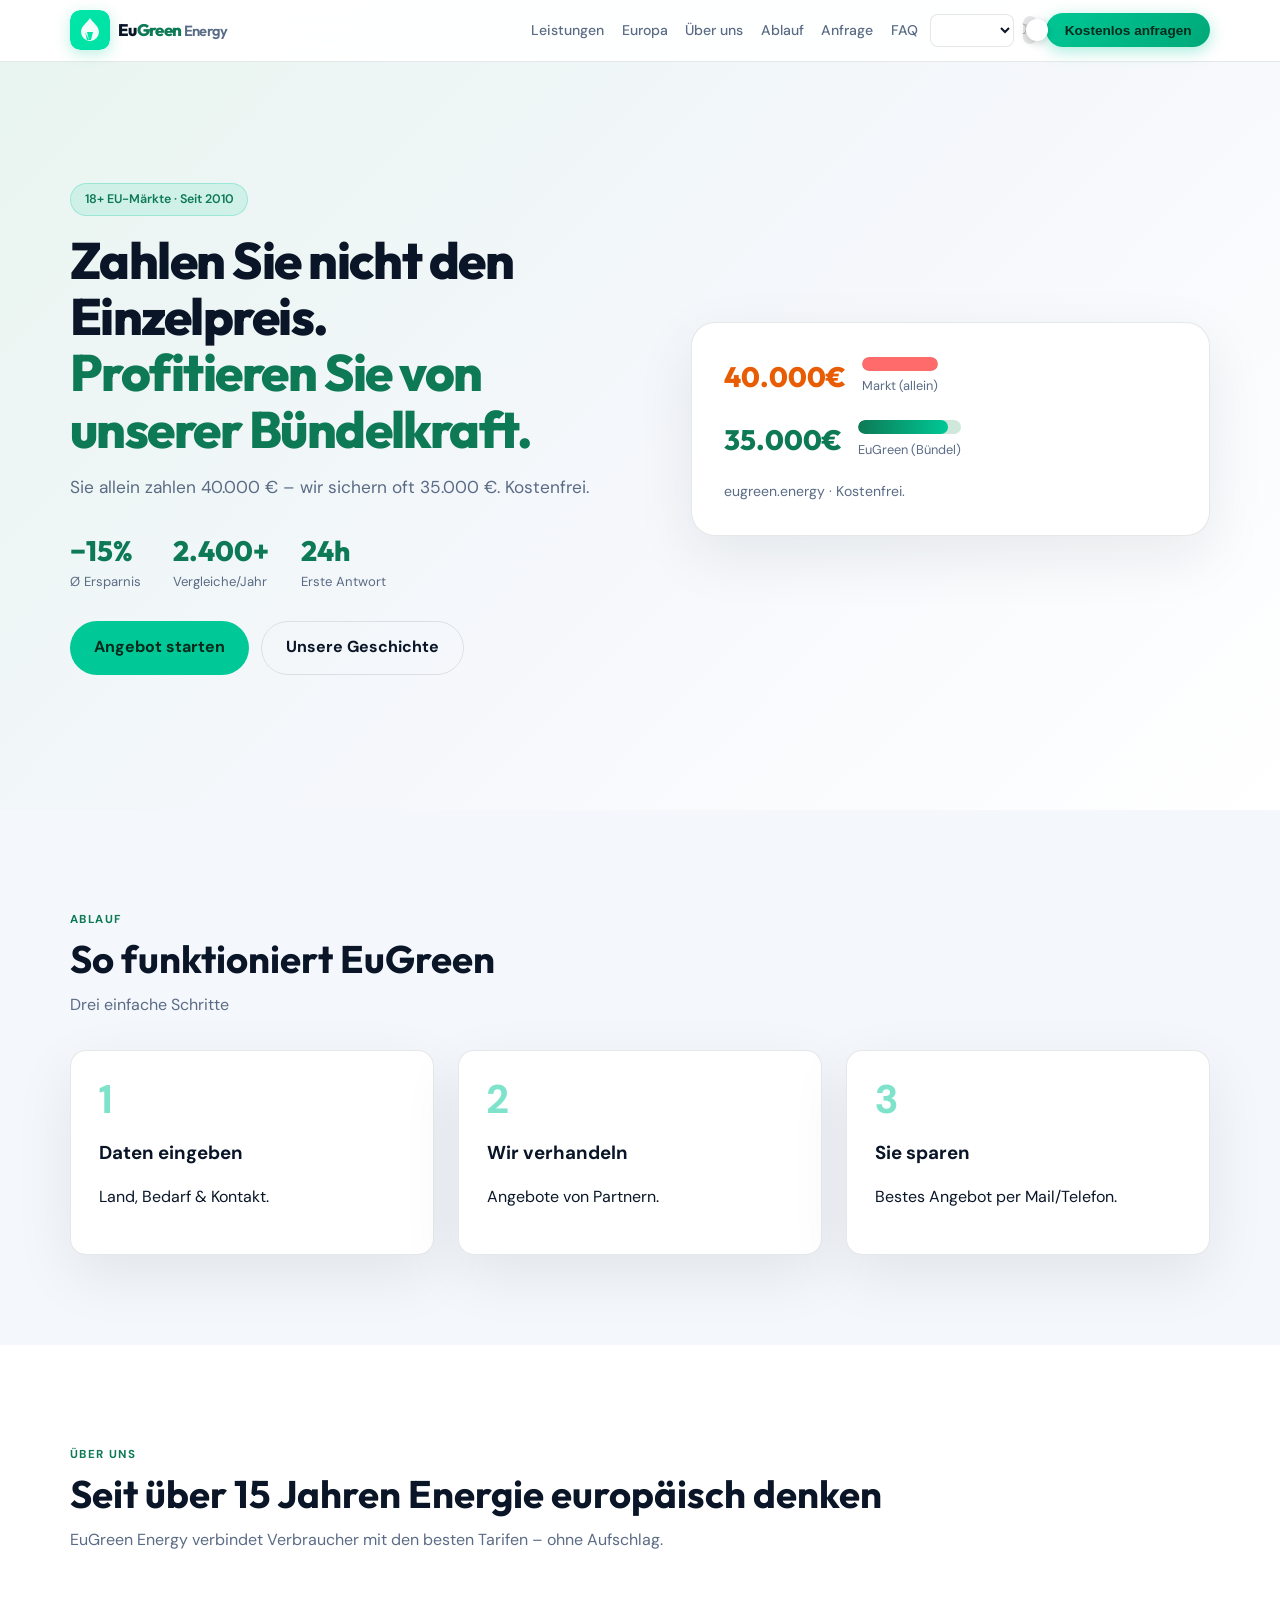
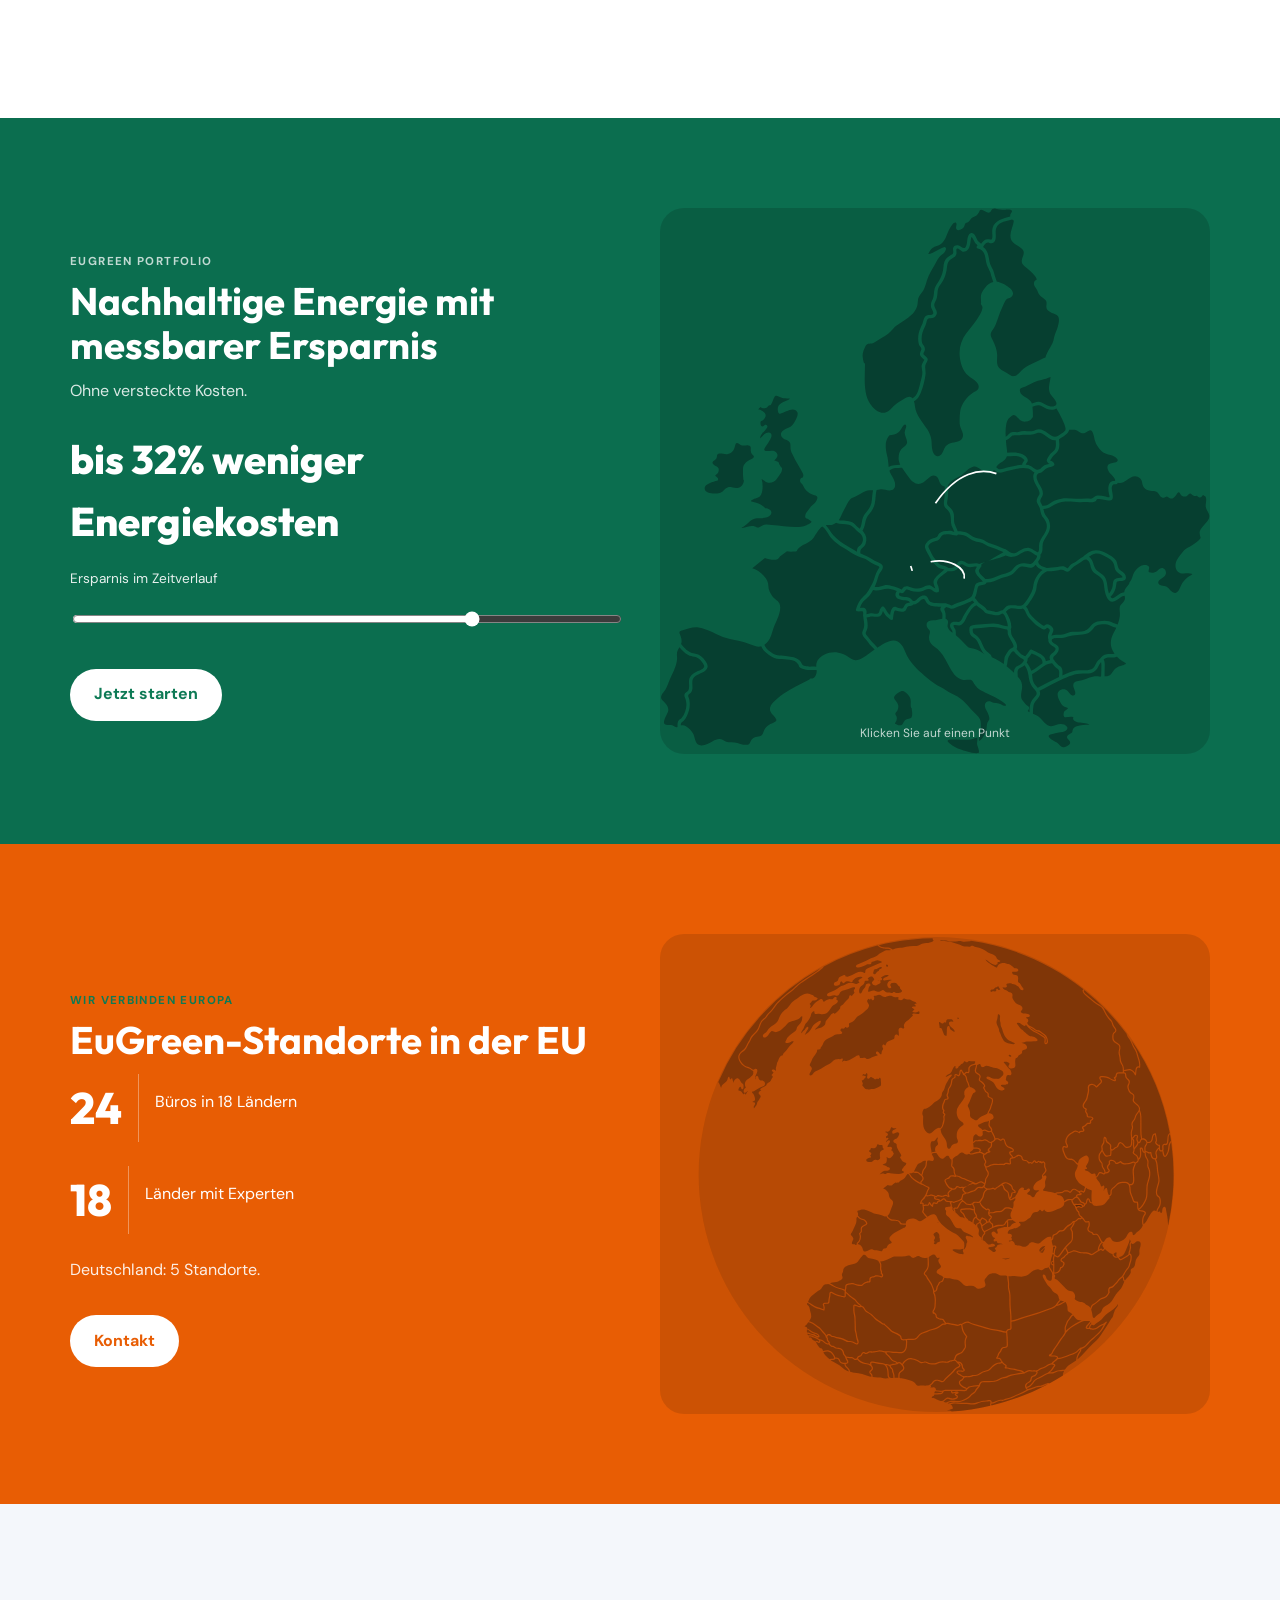
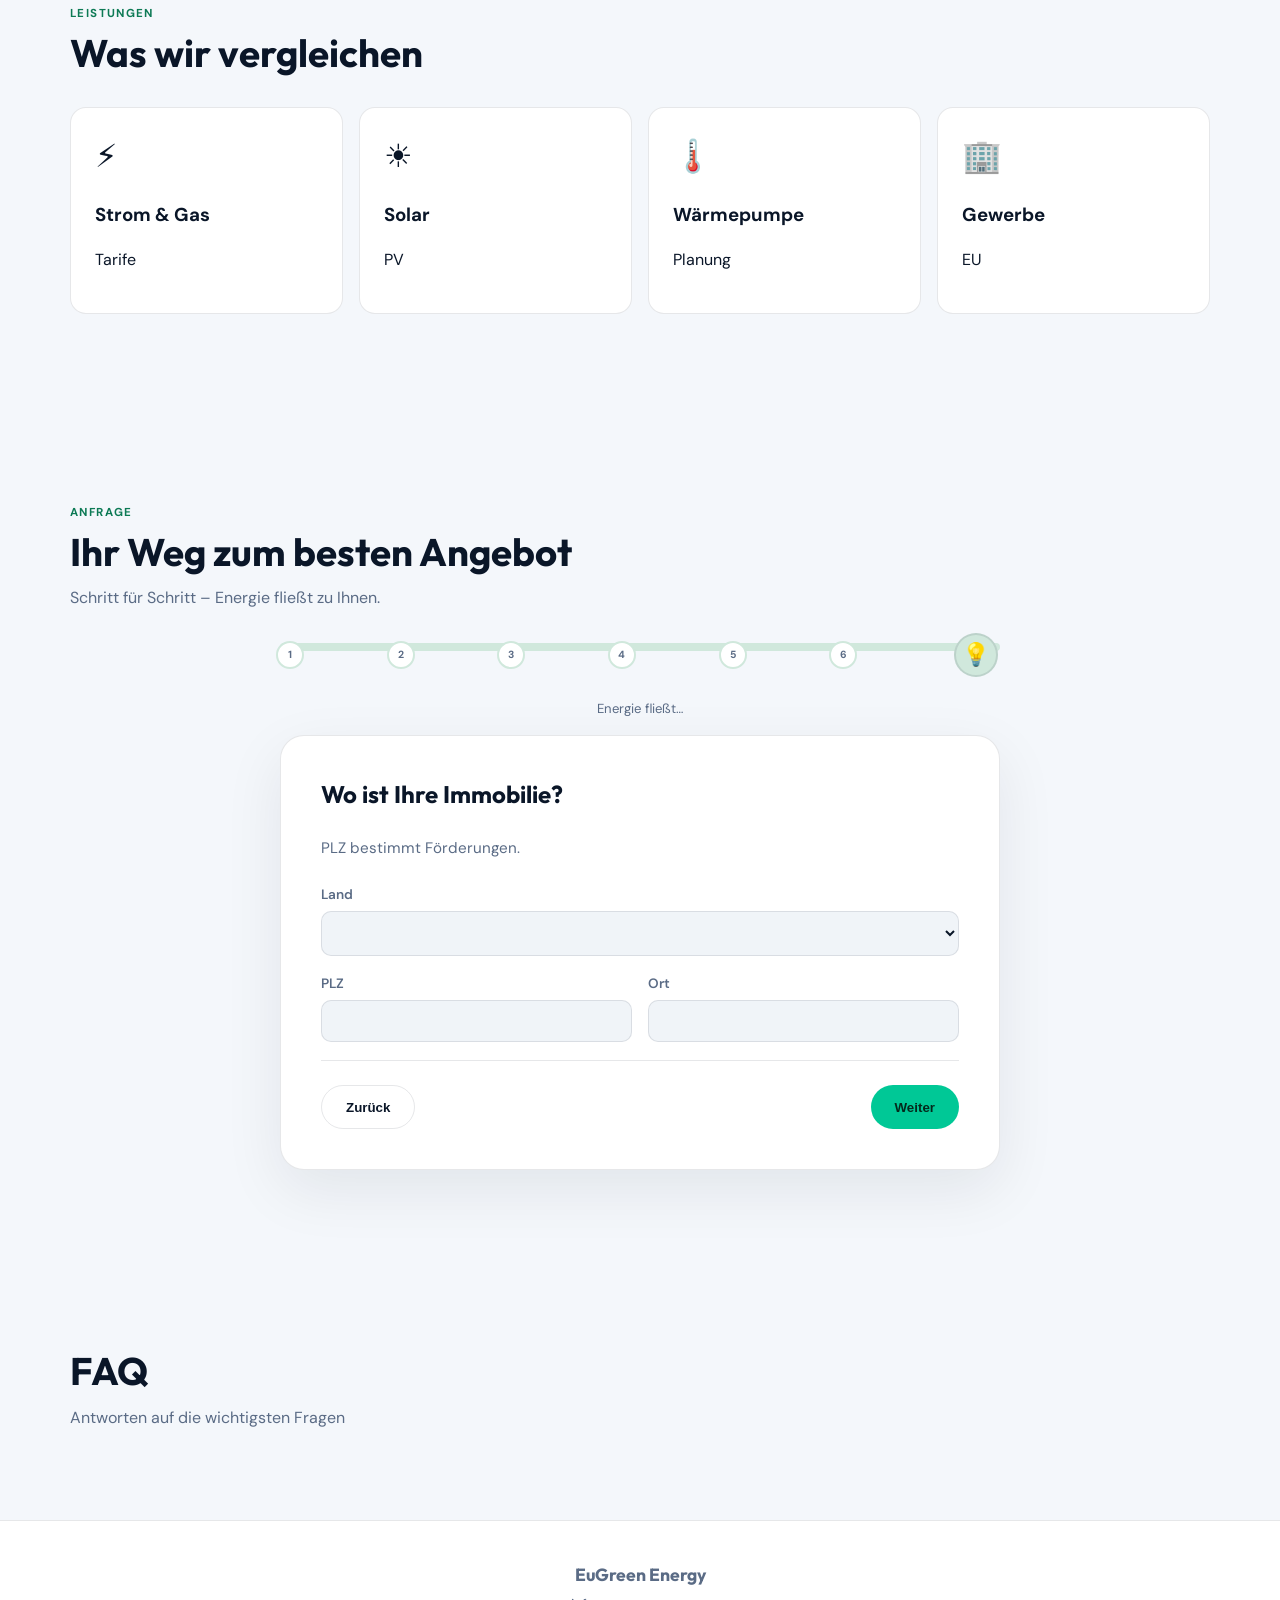
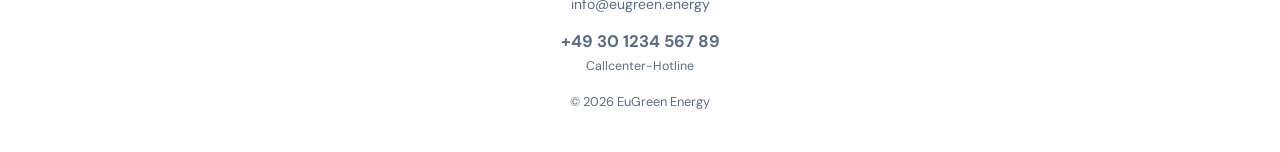
==== commit 4e049812: "Expand FAQ and About, footer call center phone, sun/moon theme toggle" ====
--- a/wix-embed.html
+++ b/wix-embed.html
@@ -103,19 +103,29 @@
   color: var(--text); font-size: 0.78rem; cursor: pointer;
 }
 .theme-switch {
-  width: 48px; height: 26px; padding: 0; border: none; background: none; cursor: pointer;
+  width: 56px; height: 28px; padding: 0; border: none; background: none; cursor: pointer;
 }
 .theme-switch-track {
   display: block; width: 100%; height: 100%; border-radius: 99px;
   background: var(--border); position: relative; transition: background 0.3s;
 }
+.theme-icon {
+  position: absolute; top: 50%; transform: translateY(-50%);
+  font-size: 0.85rem; line-height: 1; z-index: 1; pointer-events: none;
+  transition: opacity 0.25s;
+}
+.theme-icon-sun { left: 7px; opacity: 1; }
+.theme-icon-moon { right: 7px; opacity: 0.35; }
+[data-theme="dark"] .theme-icon-sun { opacity: 0.35; }
+[data-theme="dark"] .theme-icon-moon { opacity: 1; }
 .theme-switch-thumb {
-  position: absolute; top: 3px; left: 3px; width: 20px; height: 20px;
+  position: absolute; top: 3px; left: 3px; width: 22px; height: 22px;
   border-radius: 50%; background: var(--bg-elevated);
-  box-shadow: 0 2px 6px rgba(0,0,0,0.2); transition: transform 0.3s var(--ease);
-}
-[data-theme="dark"] .theme-switch-track { background: var(--green-bright); }
-[data-theme="dark"] .theme-switch-thumb { transform: translateX(22px); background: #0a1628; }
+  box-shadow: 0 2px 8px rgba(0,0,0,0.18); transition: transform 0.3s var(--ease);
+  z-index: 2; display: grid; place-items: center; font-size: 0.7rem;
+}
+[data-theme="dark"] .theme-switch-track { background: #1a3352; }
+[data-theme="dark"] .theme-switch-thumb { transform: translateX(28px); background: #0d2137; color: #ffe066; }
 .nav-links {
   display: flex; gap: 1.1rem; list-style: none; margin: 0; padding: 0;
 }
@@ -470,8 +480,24 @@
   color: var(--text); font-weight: 600; cursor: pointer;
   display: flex; justify-content: space-between;
 }
-.faq-a { max-height: 0; overflow: hidden; color: var(--text-muted); transition: max-height 0.35s; }
-.faq-item.open .faq-a { max-height: 180px; padding-bottom: 1rem; }
+.about-copy { margin: 1.5rem 0 2rem; display: grid; gap: 1.25rem; }
+.about-copy p { margin: 0; color: var(--text-muted); line-height: 1.65; font-size: 1rem; }
+.faq-list { max-width: 800px; }
+.faq-a { max-height: 0; overflow: hidden; color: var(--text-muted); transition: max-height 0.45s var(--ease); }
+.faq-a p { margin: 0; padding: 0 0 1rem; line-height: 1.6; font-size: 0.95rem; }
+.faq-item.open .faq-a { max-height: 520px; }
+.faq-chevron { transition: transform 0.25s; font-size: 0.75rem; opacity: 0.6; }
+.faq-item.open .faq-chevron { transform: rotate(180deg); }
+.footer-inner { text-align: center; }
+.footer-brand strong { font-family: var(--font-display); font-size: 1.1rem; }
+.footer-brand p { margin: 0.35rem 0 0; color: var(--text-muted); }
+.footer-phone { margin-top: 0.75rem !important; }
+.footer-phone a { color: var(--green); font-weight: 700; font-size: 1.05rem; text-decoration: none; }
+[data-theme="dark"] .footer-phone a { color: var(--green-bright); }
+.footer-callcenter {
+  display: block; font-size: 0.78rem; color: var(--text-muted); margin-top: 0.2rem;
+}
+.footer-copy { margin-top: 1rem; font-size: 0.8rem; color: var(--text-muted); text-align: center; }
 
 .footer {
   padding: 2.5rem 0; border-top: 1px solid var(--border);
@@ -529,7 +555,11 @@
       <div class="topbar-controls">
         <select id="lang-select" class="topbar-select" aria-label="Language"></select>
         <button type="button" class="theme-switch" id="theme-toggle" aria-pressed="false" title="Theme">
-          <span class="theme-switch-track"><span class="theme-switch-thumb"></span></span>
+          <span class="theme-switch-track">
+            <span class="theme-icon theme-icon-sun" aria-hidden="true">☀</span>
+            <span class="theme-icon theme-icon-moon" aria-hidden="true">☽</span>
+            <span class="theme-switch-thumb"></span>
+          </span>
         </button>
         <button class="nav-cta" type="button" data-scroll="#anfrage" data-i18n="nav_cta">Kostenlos anfragen</button>
       </div>
@@ -577,15 +607,6 @@
           <div class="how-card"><div class="num">2</div><h3 data-i18n="how2_t">Wir verhandeln</h3><p data-i18n="how2_d">Angebote von Partnern.</p></div>
           <div class="how-card"><div class="num">3</div><h3 data-i18n="how3_t">Sie sparen</h3><p data-i18n="how3_d">Bestes Angebot per Mail/Telefon.</p></div>
         </div>
-        <p class="section-label" style="margin-top:3rem;text-align:center" data-i18n="partners_title">Partner & Anbieter</p>
-        <div class="partners-row">
-          <span class="partner-pill">Vattenfall</span>
-          <span class="partner-pill">E.ON</span>
-          <span class="partner-pill">Enphase</span>
-          <span class="partner-pill">Viessmann</span>
-          <span class="partner-pill">SMA</span>
-          <span class="partner-pill">Daikin</span>
-        </div>
       </div>
     </section>
 
@@ -593,7 +614,11 @@
       <div class="container">
         <p class="section-label" data-i18n="about_label">Über uns</p>
         <h2 class="section-title" data-i18n="about_title">Seit über 15 Jahren Energie europäisch denken</h2>
-        <p class="section-lead" data-i18n="about_lead">EuGreen Energy (eugreen.energy) verbindet Verbraucher mit den besten Tarifen – ohne Aufschlag.</p>
+        <p class="section-lead" data-i18n="about_lead">EuGreen Energy verbindet Verbraucher mit den besten Tarifen – ohne Aufschlag.</p>
+        <div class="about-copy">
+          <p data-i18n="about_online"></p>
+          <p data-i18n="about_bundle"></p>
+        </div>
         <div class="timeline" id="timeline"></div>
       </div>
     </section>
@@ -771,21 +796,24 @@
     <section class="section" id="faq">
       <div class="container">
         <h2 class="section-title" data-i18n="faq_title">FAQ</h2>
-        <div class="faq-list">
-          <div class="faq-item"><button type="button" class="faq-q"><span data-i18n="faq1_q">Kostet es etwas?</span> <span>▼</span></button><div class="faq-a" data-i18n="faq1_a"></div></div>
-          <div class="faq-item"><button type="button" class="faq-q"><span data-i18n="faq2_q">Warum günstiger?</span> <span>▼</span></button><div class="faq-a" data-i18n="faq2_a"></div></div>
-          <div class="faq-item"><button type="button" class="faq-q"><span data-i18n="faq3_q">Welche Länder?</span> <span>▼</span></button><div class="faq-a" data-i18n="faq3_a"></div></div>
-        </div>
+        <p class="section-lead" data-i18n="faq_sub">Antworten auf die wichtigsten Fragen</p>
+        <div class="faq-list" id="faq-list"></div>
       </div>
     </section>
   </main>
 
   <footer class="footer">
-    <div class="container" style="display:flex;flex-wrap:wrap;justify-content:space-between;gap:1rem">
-      <div><strong>EuGreen Energy</strong><br />eugreen.energy · info@eugreen.energy</div>
-      <div><a href="#" data-i18n="footer_legal">Impressum</a> · <a href="#">Datenschutz</a></div>
+    <div class="container footer-inner">
+      <div class="footer-brand">
+        <strong>EuGreen Energy</strong>
+        <p>info@eugreen.energy</p>
+        <p class="footer-phone">
+          <a href="tel:+4930123456789">+49 30 1234 567 89</a>
+          <span class="footer-callcenter" data-i18n="footer_callcenter">Callcenter-Hotline</span>
+        </p>
+      </div>
     </div>
-    <div class="container" style="margin-top:1rem;font-size:0.8rem">© 2026 EuGreen Energy</div>
+    <div class="container footer-copy">© 2026 EuGreen Energy</div>
   </footer>
 
   <div id="success-modal" class="modal-overlay">
@@ -879,7 +907,7 @@
     about_lead: "EuGreen Energy (eugreen.energy) verbindet Verbraucher und Gewerbe mit den besten Tarifen und Installateuren – unabhängig, transparent und ohne Aufschlag.",
     timeline: [
       { y: "2010", t: "Gründung in Deutschland", d: "Start als unabhängige Energieberatung mit Fokus Strom & Gas." },
-      { y: "2014", t: "5 Standorte DE", d: "Berlin, München, Hamburg, Köln, Frankfurt – persönliche Beratung vor Ort." },
+      { y: "2014", t: "Regionale Online-Büros", d: "Digitale Beratung in DE – Berlin, München, Hamburg, Köln, Frankfurt und weitere Regionen." },
       { y: "2018", t: "EU-Expansion", d: "Erste Märkte in Benelux, Frankreich, Italien und Iberien." },
       { y: "2022", t: "Solar & Wärmepumpe", d: "Komplettangebote für PV, Speicher und Wärmepumpen aus einer Hand." },
       { y: "2026", t: "EuGreen Energy", d: "Rebrand zu eugreen.energy – 2.400+ Vergleiche, 18 Länder, 24 Partner-Hubs." }
@@ -1141,6 +1169,100 @@
   if (T[primary]) return primary;
   return "en";
 };
+/* Extended copy: Über uns, FAQ, footer – merged into EUGREEN_T */
+(function () {
+  const ext = {
+    de: {
+      about_online:
+        "Statt eines teuren zentralen Büros arbeiten wir mit digitalen Online-Büros in ganz Europa. So können wir in allen Regionen passenden Service bieten – ohne dass Sie die Kosten für Filialen in jeder Stadt mitbezahlen. Die Eröffnung physischer Büros in allen Städten haben wir bewusst zurückgestellt, um die Einsparungen direkt als Rabatt an Sie weiterzugeben.",
+      about_bundle:
+        "So funktioniert unser System: Wer allein anfragt, erhält oft Einzelpreise – z. B. 40.000 € für eine Wärmepumpe oder Solaranlage. Wir bündeln Anfragen aus Ihrer Region: dieselbe Leistung kostet dann oft nur 35.000 € – je nach Service und Nachfrage sogar deutlich weniger. Sie erhalten dieselbe Qualität, profitieren aber von unserer Sammelkraft.",
+      faq_sub: "Antworten auf Ihre wichtigsten Fragen",
+      footer_callcenter: "Callcenter-Hotline",
+      faqItems: [
+        { q: "Kostet EuGreen Energy etwas?", a: "Nein. Beratung, Erstgespräch und Angebotserstellung sind für Sie komplett kostenfrei. Sie entscheiden erst nach dem unverbindlichen Angebot." },
+        { q: "Wie funktioniert das System?", a: "Sie rufen Firma X an und fragen Solar, Wärmepumpe oder Strom/Gas an – Sie erhalten einen Preis nur für Ihre einzelne Anfrage. Bei uns sagen Sie uns, was Sie brauchen (z. B. Wärmepumpe). Nach dem ersten Gespräch sprechen wir mit weiteren Interessenten in Ihrer Umgebung und holen gebündelte Angebote ein. Beispiel: Wir melden „5 Anfragen in Ihrer Region“ – der Preis sinkt. Danach bestätigen wir gemeinsam mit Ihnen und dem Anbieter den Termin – telefonisch durch uns oder direkt durch die Firma." },
+        { q: "Was passiert beim Termin?", a: "Je nach Bedarf findet ein Vor-Ort- oder Online-Termin statt. Unser Saha-Team bzw. Partner prüft das Gebäude, wertet Ihre Rechnungen aus, misst bei Bedarf Dach, Dämmung oder Raumtemperaturen und erstellt eine m²-Bewertung. Staatliche Förderungen werden erklärt. Der gesamte Ablauf bis zum Angebot ist kostenlos. Gefällt Ihnen das Angebot, nehmen Sie es an – sonst lehnen Sie einfach ab." },
+        { q: "Wie können Sie so viele Personen zusammenbringen?", a: "Seit Jahren arbeiten wir in europäischen Märkten mit führenden, seriösen Unternehmen. Über verschiedene Kanäle und Reklamations-/Informationspolitiken erreichen wir gezielt Menschen mit konkretem Energiebedarf. Unsere Callcenter-Teams unter der Woche sprechen zielgerichtet mit Interessenten – so entstehen schnell regionale Bündel." },
+        { q: "Ist die Nachfrage sehr hoch?", a: "Ja. Durch staatliche Förderungen, steigende Energiepreise und den Wunsch nach Unabhängigkeit (Solar, Speicher, Wärmepumpe) steigt die Nachfrage stark. Wer jetzt handelt, nutzt oft bessere Förderfenster und günstigere Bündelpreise – deshalb lohnt sich eine frühe, kostenlose Anfrage." },
+        { q: "Warum sind die Preise über EuGreen oft niedriger?", a: "Weil wir nicht eine Einzelanfrage, sondern mehrere aus Ihrer Region bündeln. Anbieter geben Mengen- oder Regionalrabatte – z. B. 35.000 € statt 40.000 € für dieselbe Leistung." },
+        { q: "In welchen Ländern sind Sie aktiv?", a: "In 18 EU-Märkten mit Online-Büros und regionalen Teams – u. a. Deutschland (Berlin, München, Hamburg, Köln, Frankfurt), Frankreich, Benelux, Italien, Iberien und weiteren Ländern." }
+      ]
+    },
+    en: {
+      about_online:
+        "Instead of an expensive central HQ, we run digital online offices across Europe. That lets us serve every region properly – without passing the cost of a branch in every city on to you. We paused opening physical offices everywhere so those savings become your discount.",
+      about_bundle:
+        "How it works: a solo enquiry often gets a solo price – e.g. €40,000 for a heat pump or solar system. We bundle demand in your area: the same service may cost €35,000 – or less depending on service and volume. Same quality, collective buying power.",
+      faq_sub: "Answers to your key questions",
+      footer_callcenter: "Call centre line",
+      faqItems: [
+        { q: "Does EuGreen Energy cost anything?", a: "No. Advice, first meeting and quotes are completely free. You only decide after a non-binding offer." },
+        { q: "How does the system work?", a: "You call company X for solar, heat pump or power/gas – you get a price for you alone. With us you tell us what you need. After the first call we speak to others nearby and request bundled quotes. Example: we report “5 requests in your area” – the price drops. We then confirm the appointment with you and the provider." },
+        { q: "What happens at the appointment?", a: "Depending on your needs, on-site or online. Our field team or partner reviews the property, bills, roof, insulation or room temps and m² sizing. Grants are explained. Everything until the quote is free. Accept the offer if you like it – otherwise decline." },
+        { q: "How do you bring so many people together?", a: "For years we have worked with leading firms across Europe. Through targeted outreach we reach people with real energy needs. Weekday call-centre teams connect with them quickly – building regional bundles." },
+        { q: "Is demand very high?", a: "Yes. Grants, rising prices and the wish for independence (solar, storage, heat pumps) drive demand. Acting early often means better incentives and bundle prices – a free enquiry is worthwhile." },
+        { q: "Why are prices often lower via EuGreen?", a: "We bundle several requests in your region, not one. Suppliers offer volume or regional discounts – e.g. €35k instead of €40k for the same service." },
+        { q: "Which countries do you cover?", a: "18 EU markets with online offices and regional teams – including Germany, France, Benelux, Italy, Iberia and more." }
+      ]
+    },
+    es: {
+      about_online:
+        "En lugar de una sede central cara, trabajamos con oficinas online en Europa. Así servimos todas las regiones sin que usted pague sucursales en cada ciudad. Aplazamos oficinas físicas para transferir el ahorro como descuento.",
+      about_bundle:
+        "Solo: 40.000 €. Con nosotros, agrupando demanda en su zona: a menudo 35.000 € o menos. Misma calidad, poder de compra colectivo.",
+      faq_sub: "Respuestas a sus preguntas",
+      footer_callcenter: "Línea de call center",
+      faqItems: [
+        { q: "¿Tiene coste?", a: "No. Asesoramiento y presupuesto gratuitos." },
+        { q: "¿Cómo funciona el sistema?", a: "Usted llama a una empresa y recibe un precio individual. Con nosotros indica su necesidad; tras la primera charla agrupamos solicitudes en su zona y negociamos precios menores. Luego confirmamos la cita con usted y el proveedor." },
+        { q: "¿Qué pasa en la cita?", a: "Visita o online. Revisión del inmueble, facturas, tejado, aislamiento, m² y ayudas públicas. Todo gratis hasta el presupuesto. Acepta o rechace sin compromiso." },
+        { q: "¿Cómo reunen a tantas personas?", a: "Trabajamos con empresas líderes en Europa y call center entre semana para crear grupos regionales rápidamente." },
+        { q: "¿Hay mucha demanda?", a: "Sí: subvenciones, precios altos y deseo de independencia energética. Conviene solicitar pronto." },
+        { q: "¿Por qué más barato?", a: "Agrupamos varias solicitudes – descuentos por volumen (ej. 35.000 € vs 40.000 €)." },
+        { q: "¿Qué países?", a: "18 mercados de la UE con oficinas online." }
+      ]
+    },
+    fr: {
+      about_online:
+        "Plutôt qu'un siège coûteux, nous opérons via des bureaux en ligne en Europe – service partout sans frais de agences locales. Les économies reviennent à vous sous forme de remises.",
+      about_bundle:
+        "Seul : 40 000 €. Avec nous, demandes groupées : souvent 35 000 € ou moins. Même qualité, pouvoir d'achat collectif.",
+      faq_sub: "Réponses à vos questions",
+      footer_callcenter: "Ligne call center",
+      faqItems: [
+        { q: "Est-ce payant ?", a: "Non. Conseil et devis gratuits." },
+        { q: "Comment fonctionne le système ?", a: "Vous appelez une entreprise – prix individuel. Chez nous, vous décrivez votre besoin ; nous regroupons les demandes locales et obtenons de meilleurs tarifs, puis fixons le rendez-vous." },
+        { q: "Que se passe-t-il au rendez-vous ?", a: "Sur place ou en ligne : visite, factures, toit, isolation, aides publiques. Gratuit jusqu'au devis. Libre d'accepter ou non." },
+        { q: "Comment regroupez-vous autant de personnes ?", a: "Partenaires européens reconnus et call center en semaine pour des regroupements régionaux." },
+        { q: "La demande est-elle forte ?", a: "Oui : subventions, prix de l'énergie, indépendance. Agir tôt est avantageux." },
+        { q: "Pourquoi moins cher ?", a: "Demandes groupées – ex. 35 000 € au lieu de 40 000 €." },
+        { q: "Quels pays ?", a: "18 marchés UE avec bureaux en ligne." }
+      ]
+    },
+    tr: {
+      about_online:
+        "Pahalı merkez ofis yerine Avrupa genelinde online ofislerle çalışıyoruz. Her bölgede hizmet veriyoruz; her şehirde şube maliyetini size yansıtmıyoruz. Fiziksel ofisleri bilinçli olarak erteledik – tasarruf indirim olarak size kalıyor.",
+      about_bundle:
+        "Tek başına talep: örn. 40.000 €. Biz bölgenizdeki talepleri topluyoruz: aynı hizmet çoğu zaman 35.000 € – hatta daha uygun. Aynı kalite, toplu alım gücü.",
+      faq_sub: "Sık sorulan sorular",
+      footer_callcenter: "Çağrı merkezi hattı",
+      faqItems: [
+        { q: "Ücretli mi?", a: "Hayır. Danışmanlık ve teklif tamamen ücretsiz." },
+        { q: "Sistem nasıl çalışıyor?", a: "Bir firmayı ararsınız – tek kişilik fiyat alırsınız. Bize ihtiyacınızı söylersiniz; ilk görüşmeden sonra çevrenizdeki talepleri toplar, indirimli teklif alırız. Randevuyu sizinle onaylarız." },
+        { q: "Randevuda ne oluyor?", a: "Yerinde veya online: ev incelemesi, faturalar, çatı, yalıtım, m² ölçümü, devlet destekleri anlatılır. Teklife kadar ücretsiz. Beğenirseniz kabul, beğenmezseniz red." },
+        { q: "Bu kadar kişiyi nasıl topluyorsunuz?", a: "Yıllardır Avrupa'da güvenilir firmalarla çalışıyoruz. Hafta içi çağrı merkezi ekiplerimiz hedef odaklı ulaşım sağlıyor." },
+        { q: "Talep çok mu?", a: "Evet. Teşvikler, yüksek faturalar ve bağımsız enerji isteği talebi artırdı. Erken başvuru mantıklı." },
+        { q: "Neden daha ucuz?", a: "Bölgesel toplu talep – örn. 40.000 € yerine 35.000 €." },
+        { q: "Hangi ülkeler?", a: "18 AB ülkesi, online ofisler." }
+      ]
+    }
+  };
+
+  Object.keys(ext).forEach((lang) => {
+    if (window.EUGREEN_T[lang]) Object.assign(window.EUGREEN_T[lang], ext[lang]);
+  });
+})();
 (function () {
   "use strict";
   const $ = (s, c = document) => c.querySelector(s);
@@ -1177,6 +1299,7 @@
       if (v) el.textContent = v;
     });
     renderTimeline(pack.timeline || []);
+    renderFaq(pack.faqItems || []);
     updateWizardLabels();
     $("#panel-close")?.setAttribute("aria-label", t("panel_close"));
     applyTheme();
@@ -1196,6 +1319,46 @@
       )
       .join("");
     initTimelineObserver();
+  }
+
+  function renderFaq(items) {
+    const box = $("#faq-list");
+    if (!box) return;
+    box.innerHTML = items
+      .map(
+        (it, i) => `
+      <div class="faq-item">
+        <button type="button" class="faq-q" aria-expanded="false"><span>${escapeHtml(it.q)}</span><span class="faq-chevron">▼</span></button>
+        <div class="faq-a"><p>${escapeHtml(it.a)}</p></div>
+      </div>`
+      )
+      .join("");
+    bindFaqHandlers();
+  }
+
+  function escapeHtml(s) {
+    return String(s)
+      .replace(/&/g, "&amp;")
+      .replace(/</g, "&lt;")
+      .replace(/>/g, "&gt;")
+      .replace(/"/g, "&quot;");
+  }
+
+  function bindFaqHandlers() {
+    $(".faq-q").forEach((btn) => {
+      btn.addEventListener("click", () => {
+        const item = btn.closest(".faq-item");
+        const open = item.classList.contains("open");
+        $(".faq-item").forEach((i) => {
+          i.classList.remove("open");
+          i.querySelector(".faq-q")?.setAttribute("aria-expanded", "false");
+        });
+        if (!open) {
+          item.classList.add("open");
+          btn.setAttribute("aria-expanded", "true");
+        }
+      });
+    });
   }
 
   function initTimelineObserver() {
@@ -1538,15 +1701,6 @@
 
   $("#modal-close")?.addEventListener("click", () => $("#success-modal")?.classList.remove("visible"));
 
-  $(".faq-q").forEach((btn) => {
-    btn.addEventListener("click", () => {
-      const item = btn.closest(".faq-item");
-      const open = item.classList.contains("open");
-      $(".faq-item").forEach((i) => i.classList.remove("open"));
-      if (!open) item.classList.add("open");
-    });
-  });
-
   initLangSelect();
   applyTheme();
   applyI18n();
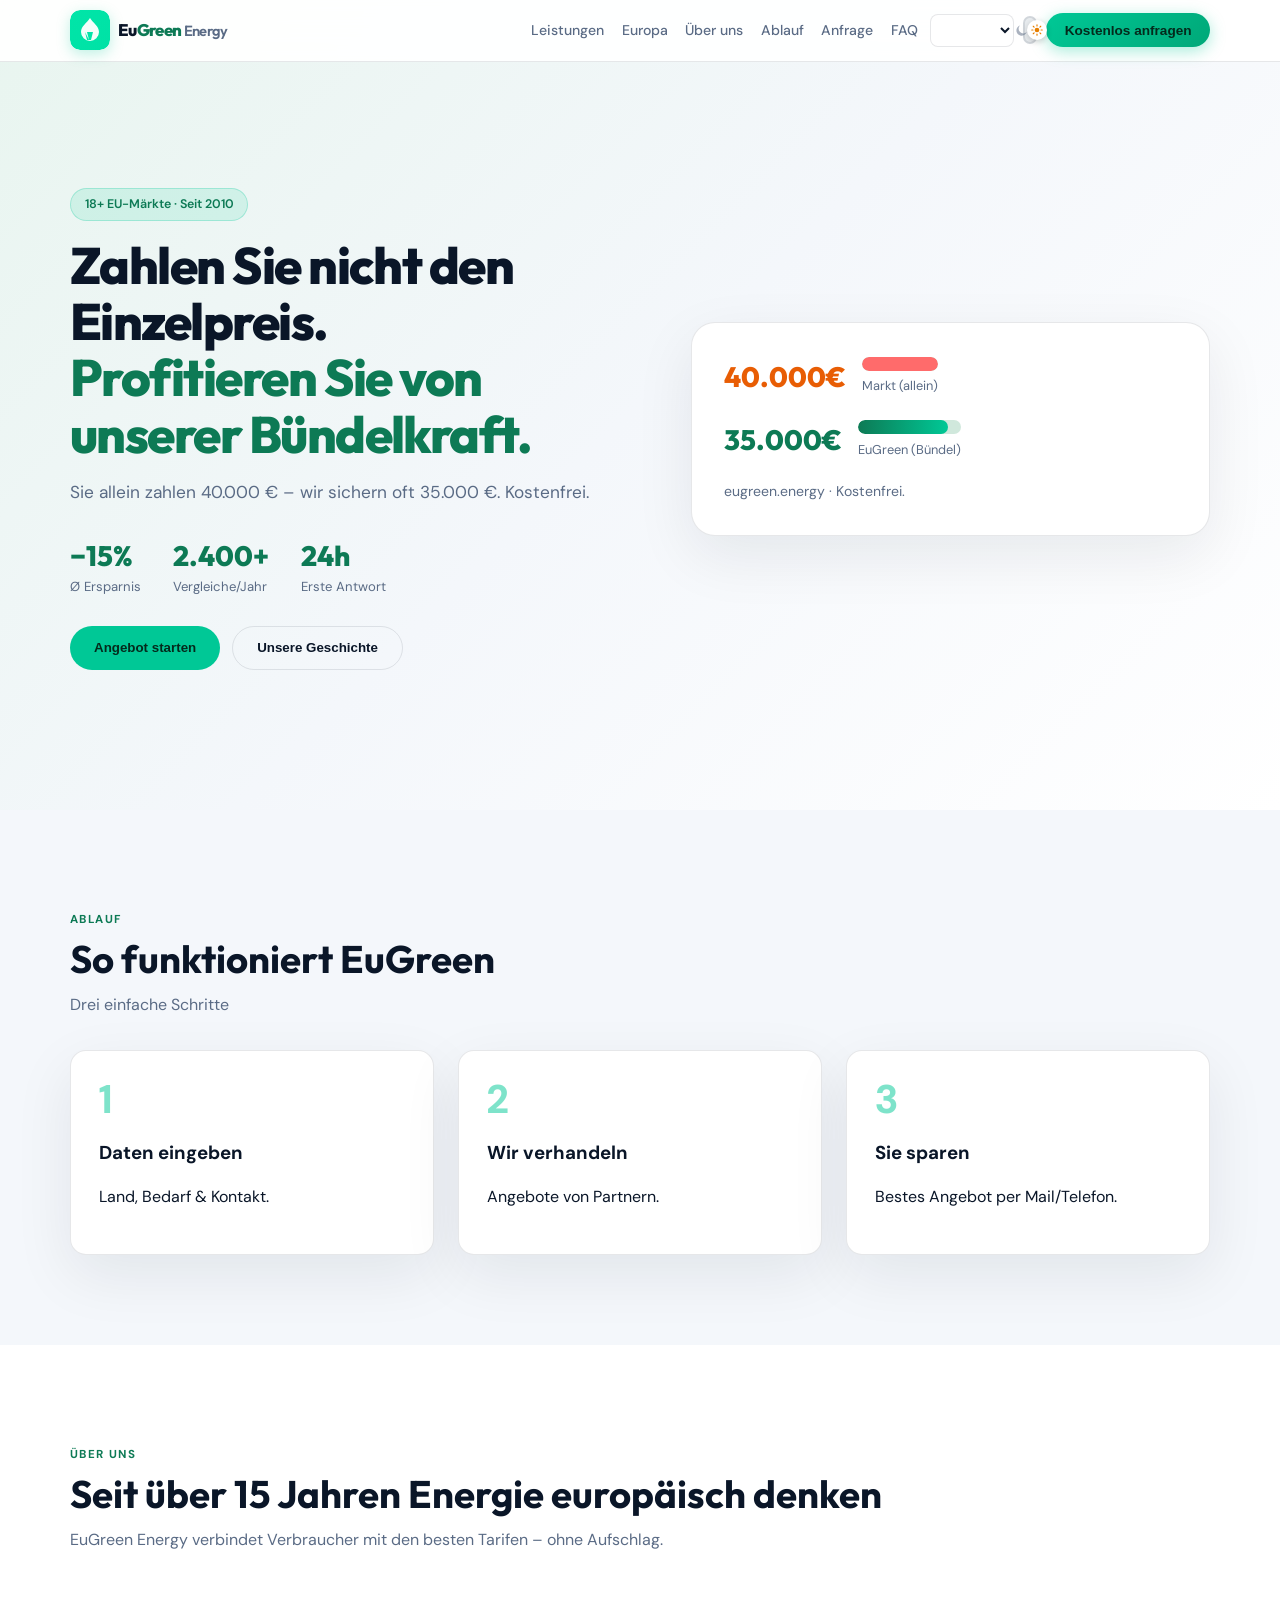
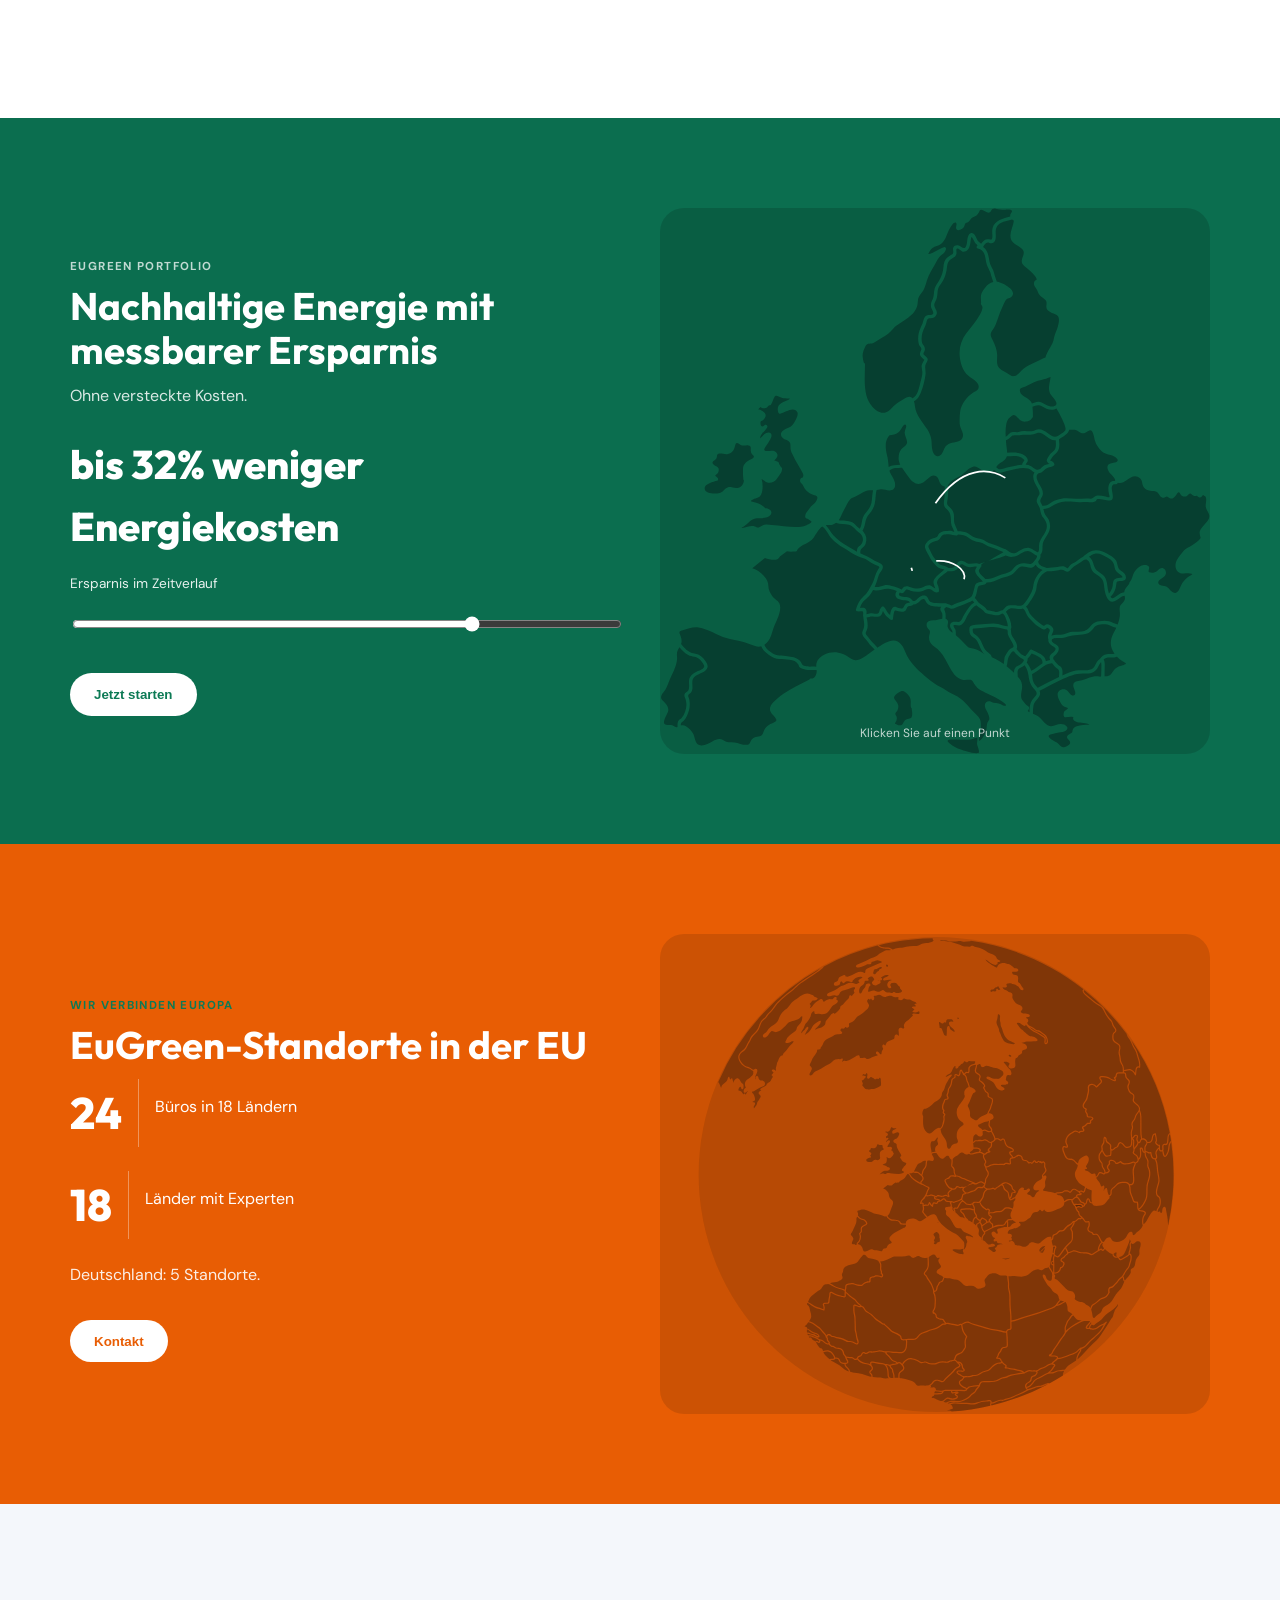
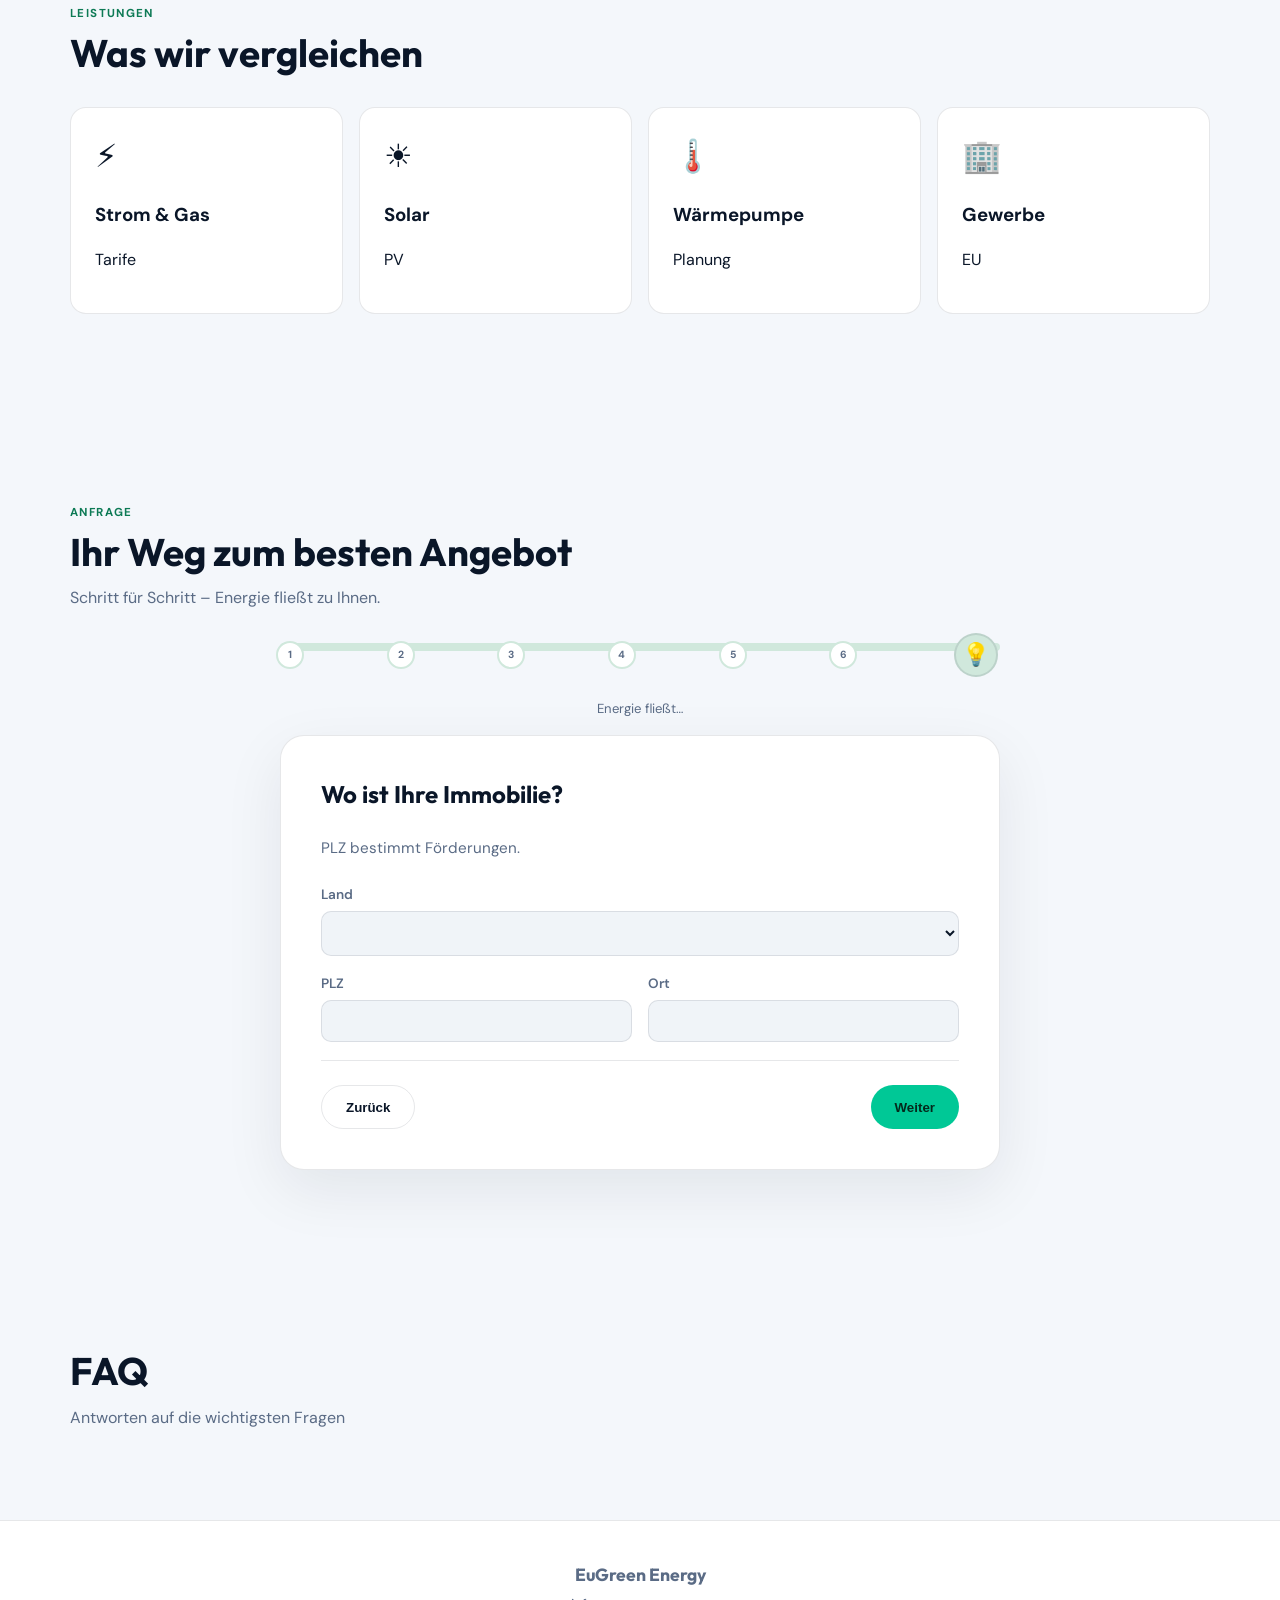
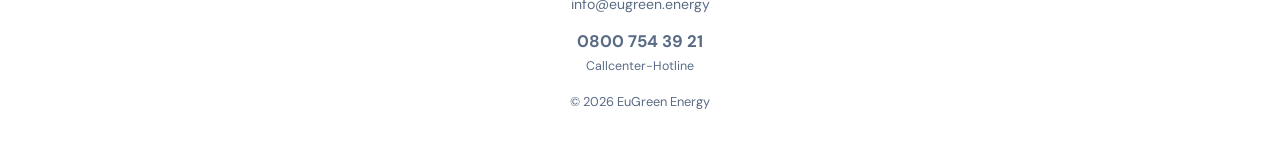
==== commit f35a87e0: "Fix link previews, theme icons, FAQ translations, and footer phone." ====
--- a/wix-embed.html
+++ b/wix-embed.html
@@ -107,32 +107,46 @@
 }
 .theme-switch-track {
   display: block; width: 100%; height: 100%; border-radius: 99px;
-  background: var(--border); position: relative; transition: background 0.3s;
+  background: #e8ecef; border: 2px solid var(--border);
+  position: relative; transition: background 0.3s, border-color 0.3s;
 }
 .theme-icon {
   position: absolute; top: 50%; transform: translateY(-50%);
-  font-size: 0.85rem; line-height: 1; z-index: 1; pointer-events: none;
-  transition: opacity 0.25s;
-}
-.theme-icon-sun { left: 7px; opacity: 1; }
-.theme-icon-moon { right: 7px; opacity: 0.35; }
-[data-theme="dark"] .theme-icon-sun { opacity: 0.35; }
-[data-theme="dark"] .theme-icon-moon { opacity: 1; }
+  z-index: 1; pointer-events: none; transition: opacity 0.25s, color 0.25s;
+}
+.theme-icon-sun { left: 6px; color: #e67e00; opacity: 1; }
+.theme-icon-moon { right: 6px; color: #64748b; opacity: 0.55; }
 .theme-switch-thumb {
-  position: absolute; top: 3px; left: 3px; width: 22px; height: 22px;
-  border-radius: 50%; background: var(--bg-elevated);
-  box-shadow: 0 2px 8px rgba(0,0,0,0.18); transition: transform 0.3s var(--ease);
-  z-index: 2; display: grid; place-items: center; font-size: 0.7rem;
-}
-[data-theme="dark"] .theme-switch-track { background: #1a3352; }
-[data-theme="dark"] .theme-switch-thumb { transform: translateX(28px); background: #0d2137; color: #ffe066; }
+  position: absolute; top: 2px; left: 2px; width: 20px; height: 20px;
+  border-radius: 50%; background: #fff;
+  box-shadow: 0 2px 6px rgba(0,0,0,0.2); transition: transform 0.3s var(--ease);
+  z-index: 2; display: grid; place-items: center;
+}
+.theme-thumb-icon { display: block; color: #e67e00; }
+.theme-thumb-moon { display: none; }
+[data-theme="dark"] .theme-switch-track { background: #1a3352; border-color: rgba(255,255,255,0.28); }
+[data-theme="dark"] .theme-icon-sun { color: #64748b; opacity: 0.45; }
+[data-theme="dark"] .theme-icon-moon { color: #fbbf24; opacity: 1; }
+[data-theme="dark"] .theme-switch-thumb {
+  transform: translateX(28px); background: #0f2744;
+}
+[data-theme="dark"] .theme-thumb-sun { display: none; }
+[data-theme="dark"] .theme-thumb-moon { display: block; color: #fbbf24; }
 .nav-links {
   display: flex; gap: 1.1rem; list-style: none; margin: 0; padding: 0;
 }
-.nav-links a {
-  color: var(--text-muted); text-decoration: none; font-size: 0.88rem; font-weight: 500;
-}
-.nav-links a:hover { color: var(--text); }
+.scroll-link,
+.nav-links .scroll-link {
+  background: none; border: none; padding: 0; margin: 0;
+  color: var(--text-muted); font-size: 0.88rem; font-weight: 500;
+  font-family: inherit; cursor: pointer; text-decoration: none;
+}
+.scroll-link:hover { color: var(--text); }
+.nav-logo.scroll-top {
+  display: flex; align-items: center; gap: 0.5rem;
+  background: none; border: none; padding: 0; cursor: pointer;
+  font-family: inherit; text-align: left;
+}
 .nav-cta {
   background: linear-gradient(135deg, var(--green-bright), #00a878);
   color: #042a1c; border: none;
@@ -534,7 +548,7 @@
 
   <header class="topbar">
     <div class="container topbar-inner">
-      <a href="#" class="nav-logo" aria-label="EuGreen Energy">
+      <button type="button" class="nav-logo scroll-top" aria-label="EuGreen Energy">
         <svg class="logo-svg" width="40" height="40" viewBox="0 0 40 40" aria-hidden="true">
           <defs><linearGradient id="logoGrad" x1="0" y1="0" x2="40" y2="40"><stop offset="0%" stop-color="#00e5a8"/><stop offset="100%" stop-color="#0b6e4f"/></linearGradient></defs>
           <rect width="40" height="40" rx="10" fill="url(#logoGrad)"/>
@@ -542,23 +556,26 @@
           <path d="M17 22h6l-2 8h-4l-2-8 4 8z" fill="#00e5a8"/>
         </svg>
         <span class="logo-wordmark"><span class="logo-eu">Eu</span><span class="logo-green">Green</span> <span class="logo-energy">Energy</span></span>
-      </a>
+      </button>
       <button class="nav-toggle" type="button" aria-label="Menu">☰</button>
       <ul class="nav-links">
-        <li><a href="#leistungen" data-i18n="nav_services">Leistungen</a></li>
-        <li><a href="#europa" data-i18n="nav_europe">Europa</a></li>
-        <li><a href="#ueber-uns" data-i18n="nav_about">Über uns</a></li>
-        <li><a href="#ablauf" data-i18n="nav_how">Ablauf</a></li>
-        <li><a href="#anfrage" data-i18n="nav_form">Anfrage</a></li>
-        <li><a href="#faq" data-i18n="nav_faq">FAQ</a></li>
+        <li><button type="button" class="scroll-link" data-scroll="#leistungen" data-i18n="nav_services">Leistungen</button></li>
+        <li><button type="button" class="scroll-link" data-scroll="#europa" data-i18n="nav_europe">Europa</button></li>
+        <li><button type="button" class="scroll-link" data-scroll="#ueber-uns" data-i18n="nav_about">Über uns</button></li>
+        <li><button type="button" class="scroll-link" data-scroll="#ablauf" data-i18n="nav_how">Ablauf</button></li>
+        <li><button type="button" class="scroll-link" data-scroll="#anfrage" data-i18n="nav_form">Anfrage</button></li>
+        <li><button type="button" class="scroll-link" data-scroll="#faq" data-i18n="nav_faq">FAQ</button></li>
       </ul>
       <div class="topbar-controls">
         <select id="lang-select" class="topbar-select" aria-label="Language"></select>
         <button type="button" class="theme-switch" id="theme-toggle" aria-pressed="false" title="Theme">
           <span class="theme-switch-track">
-            <span class="theme-icon theme-icon-sun" aria-hidden="true">☀</span>
-            <span class="theme-icon theme-icon-moon" aria-hidden="true">☽</span>
-            <span class="theme-switch-thumb"></span>
+            <svg class="theme-icon theme-icon-sun" viewBox="0 0 24 24" width="14" height="14" aria-hidden="true"><circle cx="12" cy="12" r="4" fill="currentColor"/><path fill="none" stroke="currentColor" stroke-width="2" stroke-linecap="round" d="M12 3v2M12 19v2M3 12h2M19 12h2M5.6 5.6l1.4 1.4M17 17l1.4 1.4M5.6 18.4l1.4-1.4M17 7l1.4-1.4"/></svg>
+            <svg class="theme-icon theme-icon-moon" viewBox="0 0 24 24" width="14" height="14" aria-hidden="true"><path fill="currentColor" d="M20 15.5A9 9 0 1 1 8.5 4.2 7 7 0 0 0 20 15.5z"/></svg>
+            <span class="theme-switch-thumb">
+              <svg class="theme-thumb-icon theme-thumb-sun" viewBox="0 0 24 24" width="14" height="14" aria-hidden="true"><circle cx="12" cy="12" r="4" fill="currentColor"/><path fill="none" stroke="currentColor" stroke-width="2" stroke-linecap="round" d="M12 3v2M12 19v2M3 12h2M19 12h2M5.6 5.6l1.4 1.4M17 17l1.4 1.4M5.6 18.4l1.4-1.4M17 7l1.4-1.4"/></svg>
+              <svg class="theme-thumb-icon theme-thumb-moon" viewBox="0 0 24 24" width="14" height="14" aria-hidden="true"><path fill="currentColor" d="M20 15.5A9 9 0 1 1 8.5 4.2 7 7 0 0 0 20 15.5z"/></svg>
+            </span>
           </span>
         </button>
         <button class="nav-cta" type="button" data-scroll="#anfrage" data-i18n="nav_cta">Kostenlos anfragen</button>
@@ -579,8 +596,8 @@
             <div><div class="stat-num">24h</div><div class="stat-label" data-i18n="hero_stat3">Erste Antwort</div></div>
           </div>
           <div class="hero-actions">
-            <a href="#anfrage" class="btn btn-primary" data-scroll="#anfrage" data-i18n="hero_cta">Angebot starten</a>
-            <a href="#ueber-uns" class="btn btn-ghost" data-scroll="#ueber-uns" data-i18n="hero_cta2">Unsere Geschichte</a>
+            <button type="button" class="btn btn-primary" data-scroll="#anfrage" data-i18n="hero_cta">Angebot starten</button>
+            <button type="button" class="btn btn-ghost" data-scroll="#ueber-uns" data-i18n="hero_cta2">Unsere Geschichte</button>
           </div>
         </div>
         <div class="price-card">
@@ -634,7 +651,7 @@
           </p>
           <label style="display:block;margin-top:1rem;font-size:0.85rem;opacity:0.9" data-i18n="savings_time">Ersparnis im Zeitverlauf</label>
           <input type="range" id="year-slider" min="0" max="4" value="3" style="width:100%;accent-color:#fff;margin-top:0.5rem" />
-          <a href="#anfrage" class="btn btn-primary" style="margin-top:1.25rem;background:#fff;color:var(--green)" data-scroll="#anfrage" data-i18n="green_cta">Jetzt starten</a>
+          <button type="button" class="btn btn-primary" style="margin-top:1.25rem;background:#fff;color:var(--green)" data-scroll="#anfrage" data-i18n="green_cta">Jetzt starten</button>
         </div>
         <div class="visual-panel map-stage">
           <img src="assets/map-animation.svg" alt="" class="map-bg" loading="lazy" />
@@ -665,7 +682,7 @@
             <p data-i18n="orange_stat2">Länder mit Experten</p>
           </div>
           <p style="opacity:0.9;margin-top:1rem" data-i18n="orange_de">Deutschland: 5 Standorte.</p>
-          <a href="#anfrage" class="btn" style="background:#fff;color:var(--orange);margin-top:1rem" data-scroll="#anfrage" data-i18n="orange_cta">Kontakt</a>
+          <button type="button" class="btn" style="background:#fff;color:var(--orange);margin-top:1rem" data-scroll="#anfrage" data-i18n="orange_cta">Kontakt</button>
         </div>
         <div class="visual-panel globe-stage" id="globe-stage">
           <img src="assets/globe-new.svg" alt="" class="globe-img" loading="lazy" />
@@ -808,7 +825,7 @@
         <strong>EuGreen Energy</strong>
         <p>info@eugreen.energy</p>
         <p class="footer-phone">
-          <a href="tel:+4930123456789">+49 30 1234 567 89</a>
+          <a href="tel:+498007543921">0800 754 39 21</a>
           <span class="footer-callcenter" data-i18n="footer_callcenter">Callcenter-Hotline</span>
         </p>
       </div>
@@ -1127,7 +1144,7 @@
       { y: "2026", t: "EuGreen Energy", d: "eugreen.energy – 18 ülke." }
     ],
     green_label: "EuGreen portföy", green_title: "Sürdürülebilir enerji, ölçülebilir tasarruf", green_lead: "Gizli ücret yok.",
-    savings_upto: "", savings_less: "daha az enerji maliyeti", savings_time: "Zaman içinde tasarruf", green_cta: "Başla",
+    savings_upto: "kadar", savings_less: "daha az enerji maliyeti", savings_time: "Zaman içinde tasarruf", green_cta: "Başla",
     map_hint: "Noktaya tıklayın – ✕ veya dışarı ile kapatın", panel_close: "Kapat",
     orange_label: "Avrupa'yı bağlıyoruz", orange_title: "AB'de EuGreen ofisleri",
     orange_stat1: "18 ülkede 24 ofis", orange_stat2: "Yerel uzmanlar",
@@ -1208,59 +1225,142 @@
     },
     es: {
       about_online:
-        "En lugar de una sede central cara, trabajamos con oficinas online en Europa. Así servimos todas las regiones sin que usted pague sucursales en cada ciudad. Aplazamos oficinas físicas para transferir el ahorro como descuento.",
+        "En lugar de una sede central cara, trabajamos con oficinas digitales en línea en toda Europa. Así ofrecemos un servicio adecuado en cada región sin que usted pague el coste de una sucursal en cada ciudad. Hemos pospuesto la apertura de oficinas físicas en todas partes para que el ahorro se traduzca directamente en su descuento.",
       about_bundle:
-        "Solo: 40.000 €. Con nosotros, agrupando demanda en su zona: a menudo 35.000 € o menos. Misma calidad, poder de compra colectivo.",
-      faq_sub: "Respuestas a sus preguntas",
+        "Así funciona: una solicitud individual suele obtener un precio individual – p. ej. 40.000 € por bomba de calor o solar. Agrupamos la demanda en su zona: el mismo servicio puede costar 35.000 € o menos según volumen. Misma calidad, poder de compra colectivo.",
+      faq_sub: "Respuestas a sus preguntas más importantes",
       footer_callcenter: "Línea de call center",
       faqItems: [
-        { q: "¿Tiene coste?", a: "No. Asesoramiento y presupuesto gratuitos." },
-        { q: "¿Cómo funciona el sistema?", a: "Usted llama a una empresa y recibe un precio individual. Con nosotros indica su necesidad; tras la primera charla agrupamos solicitudes en su zona y negociamos precios menores. Luego confirmamos la cita con usted y el proveedor." },
-        { q: "¿Qué pasa en la cita?", a: "Visita o online. Revisión del inmueble, facturas, tejado, aislamiento, m² y ayudas públicas. Todo gratis hasta el presupuesto. Acepta o rechace sin compromiso." },
-        { q: "¿Cómo reunen a tantas personas?", a: "Trabajamos con empresas líderes en Europa y call center entre semana para crear grupos regionales rápidamente." },
-        { q: "¿Hay mucha demanda?", a: "Sí: subvenciones, precios altos y deseo de independencia energética. Conviene solicitar pronto." },
-        { q: "¿Por qué más barato?", a: "Agrupamos varias solicitudes – descuentos por volumen (ej. 35.000 € vs 40.000 €)." },
-        { q: "¿Qué países?", a: "18 mercados de la UE con oficinas online." }
+        { q: "¿Tiene coste EuGreen Energy?", a: "No. La asesoría, la primera conversación y el presupuesto son totalmente gratuitos. Solo decide después de una oferta sin compromiso." },
+        { q: "¿Cómo funciona el sistema?", a: "Llama a una empresa por solar, bomba de calor o luz/gas y recibe un precio solo para usted. Con nosotros indica su necesidad. Tras la primera charla hablamos con otros interesados cercanos y pedimos ofertas agrupadas. Ejemplo: informamos de «5 solicitudes en su zona» y el precio baja. Luego confirmamos la cita con usted y el proveedor." },
+        { q: "¿Qué pasa en la cita?", a: "Según su caso, presencial u online. Nuestro equipo o socio revisa la vivienda, facturas, tejado, aislamiento o temperaturas y el dimensionado en m². Se explican las ayudas públicas. Todo hasta el presupuesto es gratis. Acepte la oferta si le convence; si no, rechácela sin compromiso." },
+        { q: "¿Cómo reúnen a tantas personas?", a: "Llevamos años trabajando con empresas líderes en Europa. Mediante canales dirigidos llegamos a quien tiene una necesidad energética real. Los equipos de call center entre semana contactan de forma orientada y crean rápidamente agrupaciones regionales." },
+        { q: "¿Hay mucha demanda?", a: "Sí. Subvenciones, precios altos y el deseo de independencia (solar, batería, bomba de calor) aumentan la demanda. Actuar pronto suele significar mejores ayudas y precios agrupados; merece la pena una consulta gratuita." },
+        { q: "¿Por qué los precios suelen ser más bajos con EuGreen?", a: "Porque agrupamos varias solicitudes de su región, no una sola. Los proveedores ofrecen descuentos por volumen o zona – p. ej. 35.000 € en lugar de 40.000 € por el mismo servicio." },
+        { q: "¿En qué países están activos?", a: "En 18 mercados de la UE con oficinas online y equipos regionales – entre ellos Alemania (Berlín, Múnich, Hamburgo, Colonia, Fráncfort), Francia, Benelux, Italia, Iberia y más." }
       ]
     },
     fr: {
       about_online:
-        "Plutôt qu'un siège coûteux, nous opérons via des bureaux en ligne en Europe – service partout sans frais de agences locales. Les économies reviennent à vous sous forme de remises.",
+        "Plutôt qu'un siège central coûteux, nous opérons via des bureaux en ligne numériques dans toute l'Europe. Nous servons chaque région correctement sans vous faire payer une agence dans chaque ville. Nous avons reporté l'ouverture de bureaux physiques partout pour que les économies deviennent votre remise.",
       about_bundle:
-        "Seul : 40 000 €. Avec nous, demandes groupées : souvent 35 000 € ou moins. Même qualité, pouvoir d'achat collectif.",
-      faq_sub: "Réponses à vos questions",
+        "Le principe : une demande seule obtient souvent un prix seul – p. ex. 40 000 € pour une pompe à chaleur ou du solaire. Nous regroupons la demande dans votre zone : le même service peut coûter 35 000 € ou moins selon le volume. Même qualité, pouvoir d'achat collectif.",
+      faq_sub: "Réponses à vos questions essentielles",
       footer_callcenter: "Ligne call center",
       faqItems: [
-        { q: "Est-ce payant ?", a: "Non. Conseil et devis gratuits." },
-        { q: "Comment fonctionne le système ?", a: "Vous appelez une entreprise – prix individuel. Chez nous, vous décrivez votre besoin ; nous regroupons les demandes locales et obtenons de meilleurs tarifs, puis fixons le rendez-vous." },
-        { q: "Que se passe-t-il au rendez-vous ?", a: "Sur place ou en ligne : visite, factures, toit, isolation, aides publiques. Gratuit jusqu'au devis. Libre d'accepter ou non." },
-        { q: "Comment regroupez-vous autant de personnes ?", a: "Partenaires européens reconnus et call center en semaine pour des regroupements régionaux." },
-        { q: "La demande est-elle forte ?", a: "Oui : subventions, prix de l'énergie, indépendance. Agir tôt est avantageux." },
-        { q: "Pourquoi moins cher ?", a: "Demandes groupées – ex. 35 000 € au lieu de 40 000 €." },
-        { q: "Quels pays ?", a: "18 marchés UE avec bureaux en ligne." }
+        { q: "EuGreen Energy est-il payant ?", a: "Non. Conseil, premier entretien et devis sont entièrement gratuits. Vous ne décidez qu'après une offre sans engagement." },
+        { q: "Comment fonctionne le système ?", a: "Vous appelez une entreprise pour le solaire, une PAC ou électricité/gaz – vous obtenez un prix pour vous seul. Chez nous, vous indiquez votre besoin. Après le premier échange, nous contactons d'autres personnes proches et demandons des offres groupées. Exemple : « 5 demandes dans votre secteur » – le prix baisse. Nous confirmons ensuite le rendez-vous avec vous et le prestataire." },
+        { q: "Que se passe-t-il au rendez-vous ?", a: "Selon vos besoins, sur place ou en ligne. Notre équipe ou partenaire examine le bâtiment, les factures, le toit, l'isolation ou les températures et le dimensionnement en m². Les aides publiques sont expliquées. Tout jusqu'au devis est gratuit. Acceptez l'offre si elle vous convient – sinon refusez sans engagement." },
+        { q: "Comment regroupez-vous autant de personnes ?", a: "Depuis des années, nous travaillons avec des entreprises leaders en Europe. Par des canaux ciblés, nous atteignons des personnes ayant un besoin énergétique concret. Nos call centers en semaine les contactent de façon ciblée – des regroupements régionaux se forment rapidement." },
+        { q: "La demande est-elle forte ?", a: "Oui. Subventions, prix de l'énergie et envie d'indépendance (solaire, stockage, PAC) font monter la demande. Agir tôt permet souvent de meilleures aides et tarifs groupés – une demande gratuite vaut le coup." },
+        { q: "Pourquoi les prix sont-ils souvent plus bas via EuGreen ?", a: "Parce que nous regroupons plusieurs demandes dans votre région, pas une seule. Les fournisseurs accordent des remises volume ou régionales – p. ex. 35 000 € au lieu de 40 000 € pour la même prestation." },
+        { q: "Dans quels pays êtes-vous actifs ?", a: "18 marchés de l'UE avec bureaux en ligne et équipes régionales – dont l'Allemagne (Berlin, Munich, Hambourg, Cologne, Francfort), la France, le Benelux, l'Italie, l'Ibérie et d'autres." }
       ]
     },
     tr: {
       about_online:
-        "Pahalı merkez ofis yerine Avrupa genelinde online ofislerle çalışıyoruz. Her bölgede hizmet veriyoruz; her şehirde şube maliyetini size yansıtmıyoruz. Fiziksel ofisleri bilinçli olarak erteledik – tasarruf indirim olarak size kalıyor.",
+        "Pahalı merkez ofis yerine Avrupa genelinde dijital online ofislerle çalışıyoruz. Her bölgede uygun hizmet sunuyoruz; her şehirde şube maliyetini size yansıtmıyoruz. Fiziksel ofisleri bilinçli olarak erteledik – tasarruf doğrudan indiriminiz oluyor.",
       about_bundle:
-        "Tek başına talep: örn. 40.000 €. Biz bölgenizdeki talepleri topluyoruz: aynı hizmet çoğu zaman 35.000 € – hatta daha uygun. Aynı kalite, toplu alım gücü.",
-      faq_sub: "Sık sorulan sorular",
+        "Sistem şöyle işler: Tek başına talep genelde tek fiyat alır – örn. ısı pompası veya solar için 40.000 €. Bölgenizdeki talepleri topluyoruz: aynı hizmet çoğu zaman 35.000 € veya daha az. Aynı kalite, toplu alım gücü.",
+      faq_sub: "En önemli sorularınıza yanıtlar",
       footer_callcenter: "Çağrı merkezi hattı",
       faqItems: [
-        { q: "Ücretli mi?", a: "Hayır. Danışmanlık ve teklif tamamen ücretsiz." },
-        { q: "Sistem nasıl çalışıyor?", a: "Bir firmayı ararsınız – tek kişilik fiyat alırsınız. Bize ihtiyacınızı söylersiniz; ilk görüşmeden sonra çevrenizdeki talepleri toplar, indirimli teklif alırız. Randevuyu sizinle onaylarız." },
-        { q: "Randevuda ne oluyor?", a: "Yerinde veya online: ev incelemesi, faturalar, çatı, yalıtım, m² ölçümü, devlet destekleri anlatılır. Teklife kadar ücretsiz. Beğenirseniz kabul, beğenmezseniz red." },
-        { q: "Bu kadar kişiyi nasıl topluyorsunuz?", a: "Yıllardır Avrupa'da güvenilir firmalarla çalışıyoruz. Hafta içi çağrı merkezi ekiplerimiz hedef odaklı ulaşım sağlıyor." },
-        { q: "Talep çok mu?", a: "Evet. Teşvikler, yüksek faturalar ve bağımsız enerji isteği talebi artırdı. Erken başvuru mantıklı." },
-        { q: "Neden daha ucuz?", a: "Bölgesel toplu talep – örn. 40.000 € yerine 35.000 €." },
-        { q: "Hangi ülkeler?", a: "18 AB ülkesi, online ofisler." }
+        { q: "EuGreen Energy ücretli mi?", a: "Hayır. Danışmanlık, ilk görüşme ve teklif hazırlığı tamamen ücretsizdir. Sadece bağlayıcı olmayan tekliften sonra karar verirsiniz." },
+        { q: "Sistem nasıl çalışıyor?", a: "Bir firmayı solar, ısı pompası veya elektrik/gaz için ararsınız – yalnızca size özel fiyat alırsınız. Bizde ihtiyacınızı söylersiniz. İlk görüşmeden sonra çevrenizdeki diğer ilgililerle konuşur, toplu teklif isteriz. Örnek: «Bölgenizde 5 talep» deriz – fiyat düşer. Randevuyu sizinle ve tedarikçiyle birlikte onaylarız." },
+        { q: "Randevuda ne oluyor?", a: "İhtiyaca göre yerinde veya online. Saha ekibimiz veya partner bina, faturalar, çatı, yalıtım veya oda sıcaklıklarını ve m² ölçümünü inceler. Devlet destekleri anlatılır. Teklife kadar her şey ücretsiz. Beğenirseniz kabul, beğenmezseniz reddedersiniz." },
+        { q: "Bu kadar kişiyi nasıl topluyorsunuz?", a: "Yıllardır Avrupa'da önde gelen firmalarla çalışıyoruz. Hedefli kanallarla gerçek enerji ihtiyacı olanlara ulaşıyoruz. Hafta içi çağrı merkezi ekiplerimiz hedef odaklı görüşmelerle hızlıca bölgesel topluluklar oluşturuyor." },
+        { q: "Talep çok mu yüksek?", a: "Evet. Teşvikler, yüksek faturalar ve bağımsızlık isteği (solar, depolama, ısı pompası) talebi artırıyor. Erken hareket genelde daha iyi teşvik ve toplu fiyat demek – ücretsiz talep mantıklı." },
+        { q: "EuGreen üzerinden fiyatlar neden genelde daha düşük?", a: "Tek talep değil, bölgenizdeki birkaç talebi birleştiriyoruz. Tedarikçiler hacim veya bölgesel indirim veriyor – örn. aynı hizmet için 40.000 € yerine 35.000 €." },
+        { q: "Hangi ülkelerde faaliyetsiniz?", a: "18 AB pazarında online ofisler ve bölgesel ekipler – Almanya (Berlin, Münih, Hamburg, Köln, Frankfurt), Fransa, Benelüks, İtalya, İberya ve diğerleri dahil." }
+      ]
+    },
+    it: {
+      about_online:
+        "Invece di una sede centrale costosa, gestiamo uffici digitali online in tutta Europa. Serviamo ogni regione senza farvi pagare una filiale in ogni città. Abbiamo rinviato l'apertura di uffici fisici ovunque: il risparmio diventa il vostro sconto.",
+      about_bundle:
+        "Chi chiede da solo spesso ottiene un prezzo singolo – es. 40.000 € per pompa di calore o fotovoltaico. Raggruppiamo la domanda nella vostra zona: lo stesso servizio può costare 35.000 € o meno. Stessa qualità, potere d'acquisto collettivo.",
+      faq_sub: "Risposte alle domande principali",
+      footer_callcenter: "Linea call center",
+      faqItems: [
+        { q: "EuGreen Energy ha un costo?", a: "No. Consulenza, primo colloquio e preventivo sono completamente gratuiti. Decidete solo dopo un'offerta non vincolante." },
+        { q: "Come funziona il sistema?", a: "Chiamate un'azienda per solare, pompa di calore o luce/gas – ottenete un prezzo solo per voi. Con noi indicate il bisogno. Dopo la prima chiamata contattiamo altri interessati vicini e richiediamo offerte raggruppate. Esempio: «5 richieste nella vostra zona» – il prezzo scende. Poi confermiamo l'appuntamento con voi e il fornitore." },
+        { q: "Cosa succede all'appuntamento?", a: "A seconda del caso, in loco o online. Il team o partner esamina l'immobile, bollette, tetto, isolamento o temperature e dimensionamento in m². Spieghiamo gli incentivi. Tutto fino al preventivo è gratuito. Accettate se vi convince – altrimenti rifiutate." },
+        { q: "Come riunite così tante persone?", a: "Da anni collaboriamo con aziende leader in Europa. Con canali mirati raggiungiamo chi ha un bisogno energetico reale. I call center feriali contattano in modo mirato – si formano rapidamente raggruppamenti regionali." },
+        { q: "La domanda è alta?", a: "Sì. Incentivi, prezzi in aumento e desiderio di indipendenza (solare, accumulo, pompe di calore) spingono la domanda. Agire presto spesso significa incentivi e prezzi raggruppati migliori." },
+        { q: "Perché i prezzi sono spesso più bassi con EuGreen?", a: "Perché raggruppiamo più richieste nella vostra regione. I fornitori offrono sconti volume o regionali – es. 35.000 € invece di 40.000 € per lo stesso servizio." },
+        { q: "In quali paesi siete attivi?", a: "18 mercati UE con uffici online e team regionali – tra cui Germania (Berlino, Monaco, Amburgo, Colonia, Francoforte), Francia, Benelux, Italia, Iberia e altri." }
+      ]
+    },
+    nl: {
+      about_online:
+        "In plaats van een duur hoofdkantoor werken we met digitale online kantoren in heel Europa. Zo bedienen we elke regio zonder dat u filialen in elke stad betaalt. Fysieke kantoren hebben we bewust uitgesteld – de besparing is uw korting.",
+      about_bundle:
+        "Alleen aanvragen levert vaak een enkelprijs op – bv. €40.000 voor warmtepomp of zonnepanelen. Wij bundelen vraag in uw regio: dezelfde dienst kost vaak €35.000 of minder. Zelfde kwaliteit, collectieve inkoopkracht.",
+      faq_sub: "Antwoorden op uw belangrijkste vragen",
+      footer_callcenter: "Callcenter-lijn",
+      faqItems: [
+        { q: "Kost EuGreen Energy iets?", a: "Nee. Advies, eerste gesprek en offerte zijn volledig gratis. U beslist pas na een vrijblijvende offerte." },
+        { q: "Hoe werkt het systeem?", a: "U belt een bedrijf voor zonnepanelen, warmtepomp of stroom/gas – u krijgt een prijs alleen voor uzelf. Bij ons geeft u uw behoefte door. Na het eerste gesprek spreken we anderen in de buurt en vragen gebundelde offertes. Voorbeeld: «5 aanvragen in uw regio» – de prijs daalt. Daarna bevestigen we de afspraak met u en de leverancier." },
+        { q: "Wat gebeurt er bij de afspraak?", a: "Op locatie of online. Ons team of partner bekijkt het pand, rekeningen, dak, isolatie of temperaturen en m²-meting. Subsidies worden uitgelegd. Alles tot de offerte is gratis. Accepteer of weiger zonder verplichting." },
+        { q: "Hoe brengen jullie zoveel mensen samen?", a: "Jarenlang werken we met toonaangevende bedrijven in Europa. Via gerichte kanalen bereiken we mensen met echte energiebehoefte. Weekdag-callcenters bouwen snel regionale bundels." },
+        { q: "Is de vraag hoog?", a: "Ja. Subsidies, stijgende prijzen en onafhankelijkheid (zonnepanelen, opslag, warmtepomp) drijven de vraag. Vroeg handelen loont vaak." },
+        { q: "Waarom zijn prijzen via EuGreen vaak lager?", a: "We bundelen meerdere aanvragen in uw regio. Leveranciers geven volumekorting – bv. €35k i.p.v. €40k voor dezelfde dienst." },
+        { q: "In welke landen bent u actief?", a: "18 EU-markten met online kantoren – o.a. Duitsland (Berlijn, München, Hamburg, Keulen, Frankfurt), Frankrijk, Benelux, Italië, Iberië en meer." }
+      ]
+    },
+    pl: {
+      about_online:
+        "Zamiast drogiej centrali działamy przez cyfrowe biura online w całej Europie. Obsługujemy każdy region bez przerzucania kosztów oddziałów w każdym mieście na Państwa. Oszczędności to Państwa rabat.",
+      about_bundle:
+        "Samodzielne zapytanie często daje cenę indywidualną – np. 40 000 € za pompę ciepła lub fotowoltaikę. Łączymy popyt w regionie: ta sama usługa często 35 000 € lub mniej. Ta sama jakość, siła zakupu grupowego.",
+      faq_sub: "Odpowiedzi na najważniejsze pytania",
+      footer_callcenter: "Infolinia call center",
+      faqItems: [
+        { q: "Czy EuGreen Energy coś kosztuje?", a: "Nie. Doradztwo, pierwsza rozmowa i wycena są całkowicie bezpłatne. Decyzja dopiero po niezobowiązującej ofercie." },
+        { q: "Jak działa system?", a: "Dzwonisz do firmy o solar, pompę ciepła lub prąd/gaz – dostajesz cenę tylko dla siebie. U nas opisujesz potrzebę. Po pierwszej rozmowie kontaktujemy innych w okolicy i prosimy o oferty grupowe. Np. «5 zapytań w regionie» – cena spada. Potem potwierdzamy termin z Tobą i dostawcą." },
+        { q: "Co dzieje się na spotkaniu?", a: "Na miejscu lub online. Zespół sprawdza budynek, rachunki, dach, izolację, temperatury i m². Wyjaśniamy dotacje. Wszystko do oferty jest gratis. Akceptujesz lub odrzucasz bez zobowiązania." },
+        { q: "Skąd tyle osób w jednym pakiecie?", a: "Od lat współpracujemy z czołowymi firmami w Europie. Call center w dni robocze szybko buduje regionalne pakiety." },
+        { q: "Czy popyt jest duży?", a: "Tak. Dotacje, ceny energii i niezależność (PV, magazyn, pompa) zwiększają popyt. Wczesne działanie się opłaca." },
+        { q: "Dlaczego ceny przez EuGreen są niższe?", a: "Łączymy kilka zapytań w regionie. Dostawcy dają rabaty – np. 35 000 € zamiast 40 000 € za tę samą usługę." },
+        { q: "W jakich krajach działacie?", a: "18 rynków UE z biurami online – m.in. Niemcy (Berlin, Monachium, Hamburg, Kolonia, Frankfurt), Francja, Beneluks, Włochy, Iberia i inne." }
+      ]
+    },
+    pt: {
+      about_online:
+        "Em vez de uma sede central cara, operamos escritórios digitais online em toda a Europa. Servimos cada região sem repassar o custo de uma filial em cada cidade. A poupança torna-se o seu desconto.",
+      about_bundle:
+        "Um pedido isolado costuma ter preço individual – ex. 40.000 € por bomba de calor ou solar. Agrupamos procura na sua zona: o mesmo serviço pode custar 35.000 € ou menos. Mesma qualidade, poder de compra coletivo.",
+      faq_sub: "Respostas às suas perguntas principais",
+      footer_callcenter: "Linha de call center",
+      faqItems: [
+        { q: "A EuGreen Energy tem custo?", a: "Não. Consultoria, primeira conversa e orçamento são totalmente gratuitos. Só decide após uma oferta sem compromisso." },
+        { q: "Como funciona o sistema?", a: "Liga a uma empresa para solar, bomba de calor ou eletricidade/gás – recebe um preço só para si. Connosco indica a necessidade. Após a primeira chamada contactamos outros na zona e pedimos orçamentos agrupados. Ex.: «5 pedidos na sua região» – o preço desce. Depois confirmamos a marcação consigo e o fornecedor." },
+        { q: "O que acontece na marcação?", a: "No local ou online. A equipa analisa o imóvel, faturas, telhado, isolamento ou temperaturas e m². Explicamos apoios públicos. Tudo até ao orçamento é grátis. Aceite ou recuse sem compromisso." },
+        { q: "Como reúnem tantas pessoas?", a: "Há anos que trabalhamos com empresas líderes na Europa. Os call centers em dias úteis criam rapidamente agrupamentos regionais." },
+        { q: "A procura é alta?", a: "Sim. Subsídios, preços da energia e independência (solar, armazenamento, bomba) aumentam a procura. Agir cedo compensa." },
+        { q: "Porque os preços são muitas vezes mais baixos?", a: "Agrupamos vários pedidos na região. Fornecedores dão descontos – ex. 35.000 € em vez de 40.000 € pelo mesmo serviço." },
+        { q: "Em que países estão ativos?", a: "18 mercados da UE com escritórios online – incluindo Alemanha (Berlim, Munique, Hamburgo, Colónia, Frankfurt), França, Benelux, Itália, Ibéria e mais." }
       ]
     }
   };
 
+  const EXT_KEYS = ["about_online", "about_bundle", "faq_sub", "footer_callcenter", "faqItems"];
+
   Object.keys(ext).forEach((lang) => {
     if (window.EUGREEN_T[lang]) Object.assign(window.EUGREEN_T[lang], ext[lang]);
+  });
+
+  Object.keys(window.EUGREEN_LANGS || {}).forEach((code) => {
+    const pack = window.EUGREEN_T[code];
+    if (!pack) return;
+    const source = ext[code] || ext.en;
+    EXT_KEYS.forEach((key) => {
+      if (key === "faqItems") {
+        if (!pack.faqItems || pack.faqItems.length < 7) pack.faqItems = source.faqItems;
+      } else if (pack[key] == null || pack[key] === "") {
+        pack[key] = source[key];
+      }
+    });
   });
 })();
 (function () {
@@ -1410,12 +1510,19 @@
   $(".nav-toggle")?.addEventListener("click", () => topbar?.classList.toggle("open"));
   $("[data-scroll]").forEach((el) => {
     el.addEventListener("click", (e) => {
-      const href = el.getAttribute("href") || el.dataset.scroll;
-      if (href?.startsWith("#")) {
+      const target = el.dataset.scroll;
+      if (target?.startsWith("#")) {
         e.preventDefault();
-        $(href)?.scrollIntoView({ behavior: "smooth" });
+        $(target)?.scrollIntoView({ behavior: "smooth" });
         topbar?.classList.remove("open");
       }
+    });
+  });
+  $(".scroll-top").forEach((el) => {
+    el.addEventListener("click", (e) => {
+      e.preventDefault();
+      window.scrollTo({ top: 0, behavior: "smooth" });
+      topbar?.classList.remove("open");
     });
   });
 
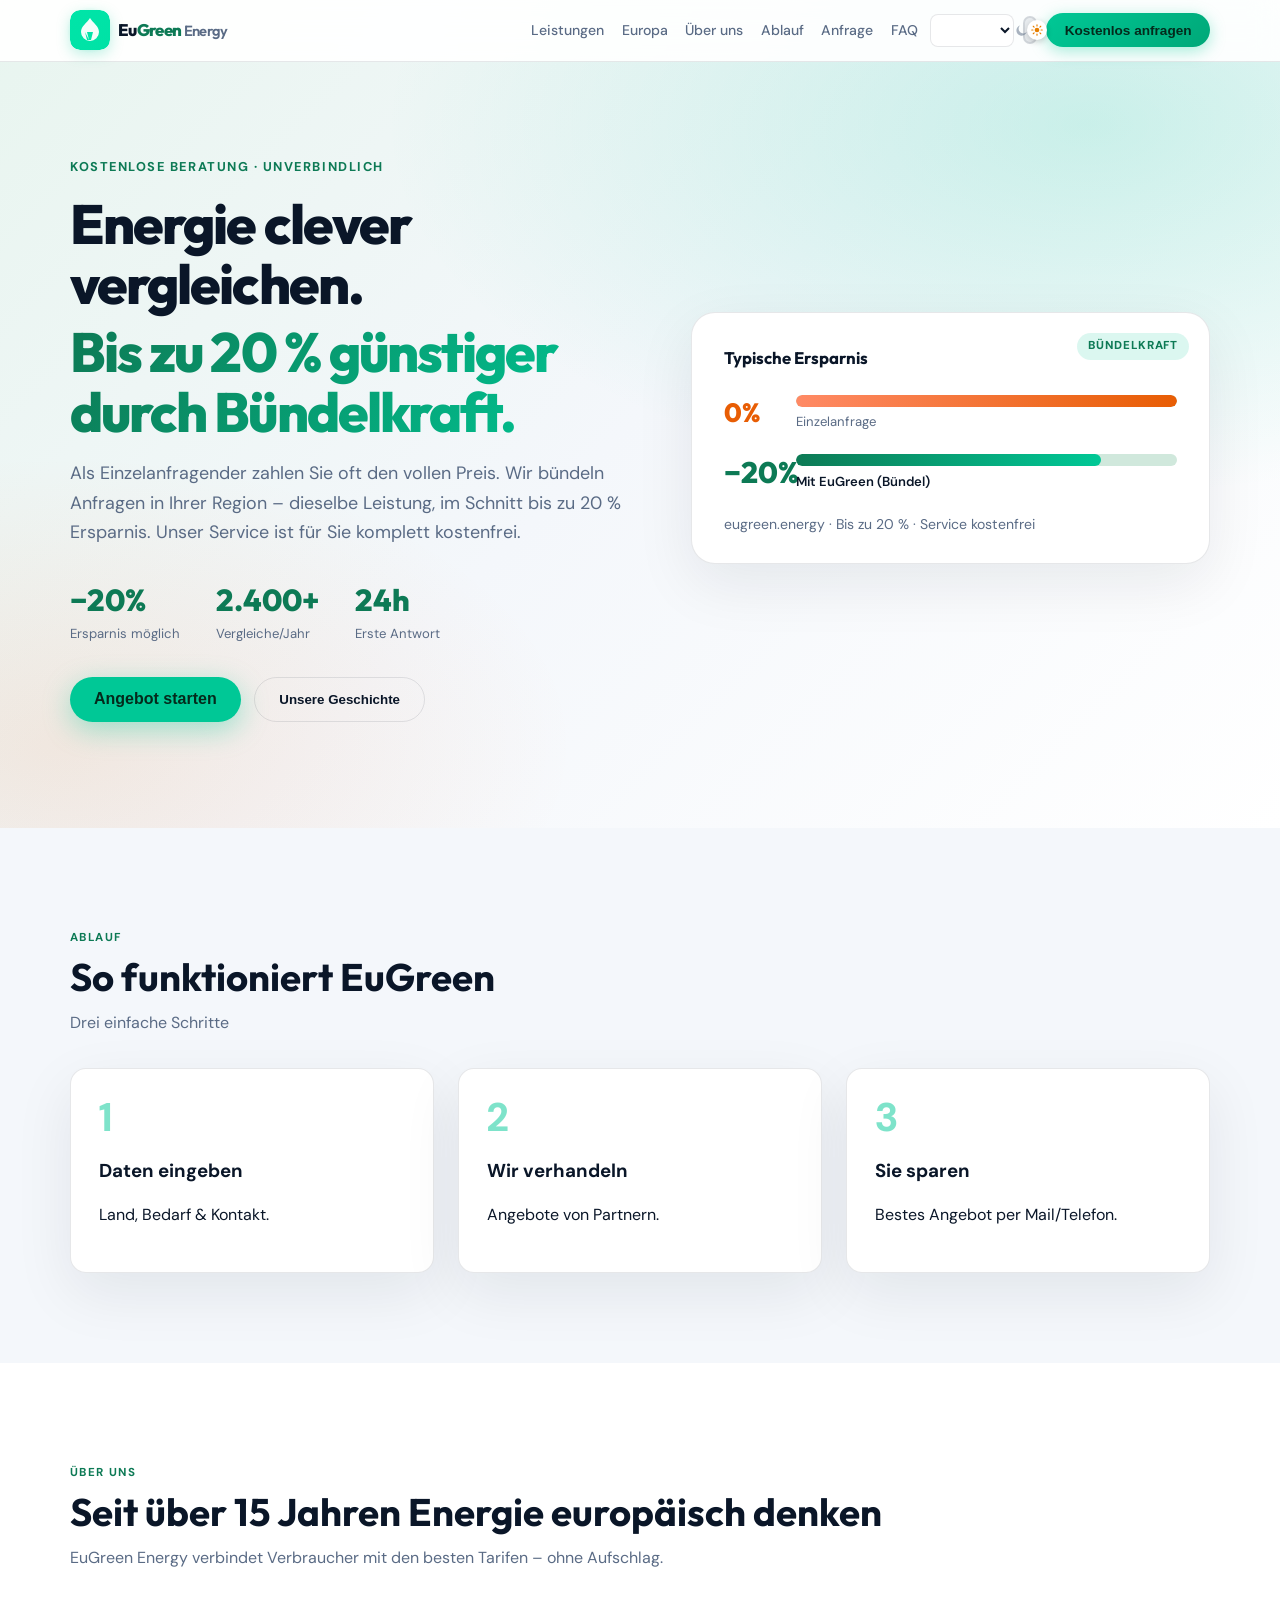
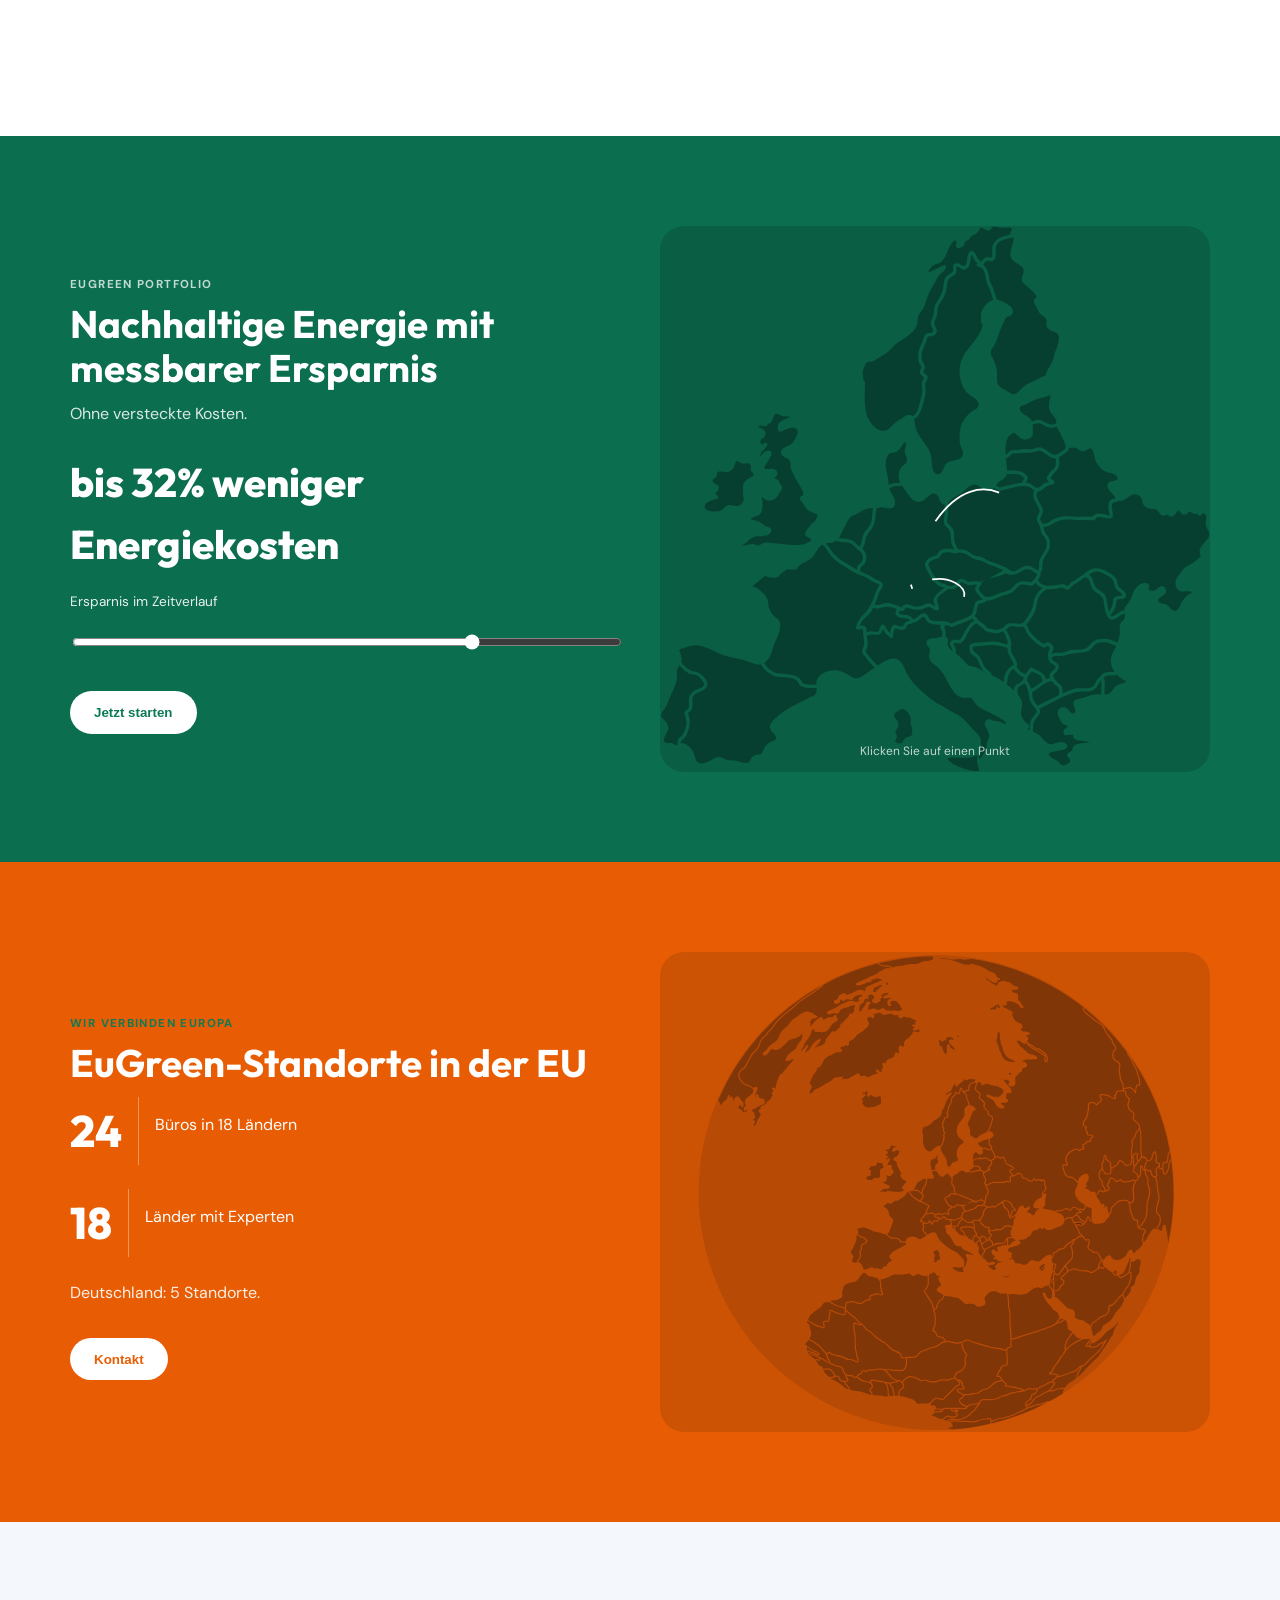
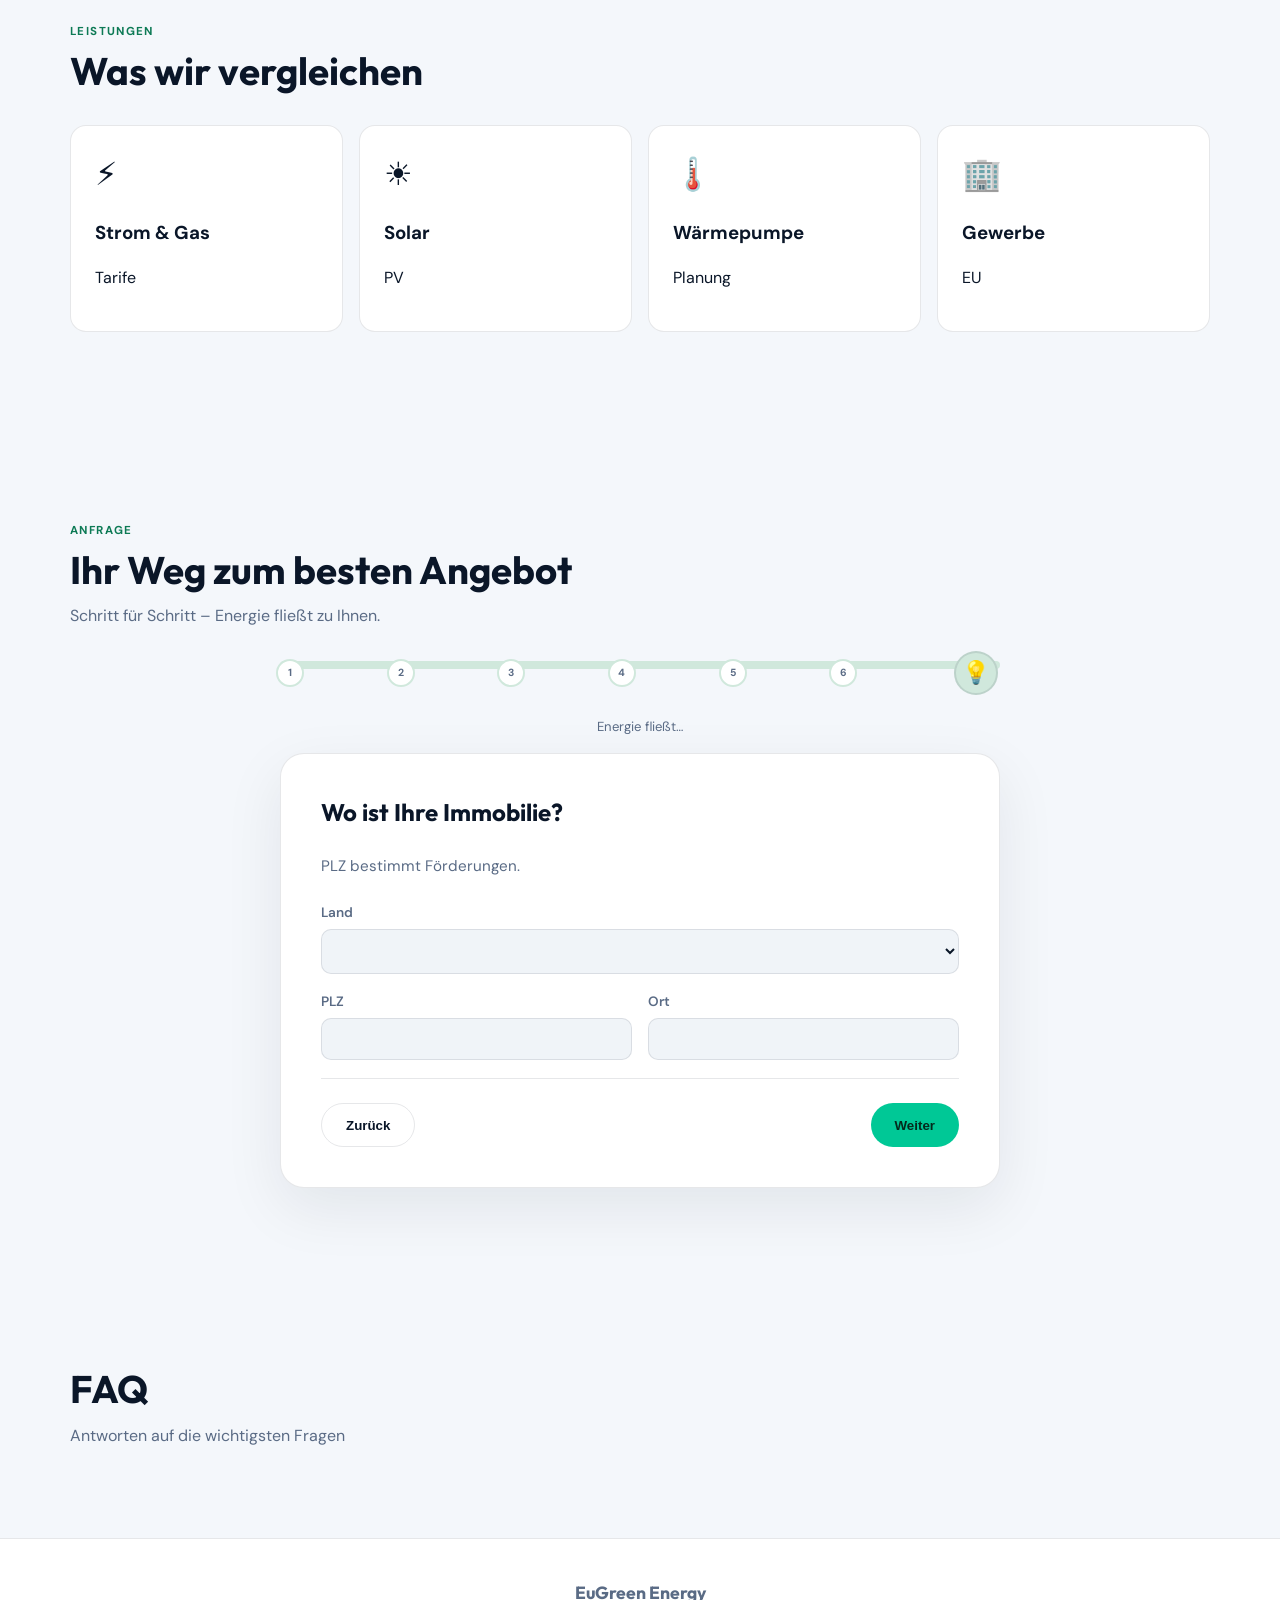
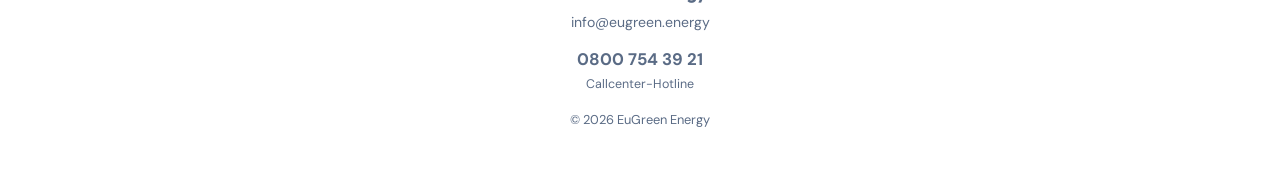
==== commit 7f856fd6: "Replace fixed prices with 20% savings hero and animated logo." ====
--- a/wix-embed.html
+++ b/wix-embed.html
@@ -86,7 +86,30 @@
   display: flex; align-items: center; gap: 0.5rem;
   text-decoration: none; color: var(--text); margin-right: auto;
 }
-.logo-svg { flex-shrink: 0; border-radius: 10px; box-shadow: 0 4px 14px rgba(0, 200, 150, 0.25); }
+.logo-mark {
+  position: relative; display: flex; flex-shrink: 0;
+}
+.logo-mark::before {
+  content: ""; position: absolute; inset: -4px; border-radius: 14px;
+  background: radial-gradient(circle, rgba(0, 229, 168, 0.35), transparent 70%);
+  animation: logo-glow 2.8s ease-in-out infinite;
+  z-index: 0;
+}
+.logo-svg {
+  position: relative; z-index: 1; flex-shrink: 0; border-radius: 10px;
+  box-shadow: 0 4px 14px rgba(0, 200, 150, 0.25);
+  animation: logo-float 4s ease-in-out infinite;
+  transition: transform 0.35s var(--ease);
+}
+.nav-logo:hover .logo-svg { transform: scale(1.08) rotate(-4deg); }
+@keyframes logo-float {
+  0%, 100% { transform: translateY(0); }
+  50% { transform: translateY(-4px); }
+}
+@keyframes logo-glow {
+  0%, 100% { opacity: 0.45; transform: scale(1); }
+  50% { opacity: 1; transform: scale(1.12); }
+}
 .logo-wordmark {
   font-family: var(--font-display); font-weight: 800; font-size: 1.05rem;
   letter-spacing: -0.04em; line-height: 1.1;
@@ -156,36 +179,104 @@
   transition: transform 0.2s, box-shadow 0.2s;
 }
 .nav-cta:hover { transform: translateY(-1px); box-shadow: 0 6px 20px rgba(0, 200, 150, 0.45); }
-.price-note { margin: 1rem 0 0; font-size: 0.88rem; color: var(--text-muted); }
 .nav-toggle { display: none; background: none; border: none; font-size: 1.4rem; cursor: pointer; color: var(--text); }
 
 /* Hero */
 .hero {
-  padding: 7rem 0 4rem;
+  position: relative; overflow: hidden;
+  padding: 7.5rem 0 4.5rem;
   background: var(--hero-grad);
-  min-height: 90vh;
+  min-height: 92vh;
   display: flex; align-items: center;
 }
-.hero-grid { display: grid; grid-template-columns: 1.05fr 0.95fr; gap: 3rem; align-items: center; }
-.hero-badge {
-  display: inline-flex; padding: 0.35rem 0.85rem; border-radius: 999px;
-  background: rgba(0, 200, 150, 0.12); border: 1px solid rgba(0, 200, 150, 0.25);
-  font-size: 0.78rem; font-weight: 600; color: var(--green); margin-bottom: 1rem;
-}
-[data-theme="dark"] .hero-badge { color: var(--green-bright); }
+.hero-bg {
+  position: absolute; inset: 0; pointer-events: none;
+  background:
+    radial-gradient(ellipse 55% 45% at 85% 15%, rgba(0, 200, 150, 0.18), transparent),
+    radial-gradient(ellipse 40% 35% at 5% 90%, rgba(232, 93, 4, 0.1), transparent);
+  animation: hero-bg-drift 14s ease-in-out infinite alternate;
+}
+@keyframes hero-bg-drift {
+  from { transform: translate(0, 0) scale(1); }
+  to { transform: translate(-2%, 1%) scale(1.04); }
+}
+.hero-grid { position: relative; z-index: 1; display: grid; grid-template-columns: 1.05fr 0.95fr; gap: 3rem; align-items: center; }
+.hero-kicker {
+  display: inline-block; margin: 0 0 1.1rem;
+  font-size: 0.8rem; font-weight: 700; letter-spacing: 0.12em; text-transform: uppercase;
+  color: var(--green);
+}
+[data-theme="dark"] .hero-kicker { color: var(--green-bright); }
+.hero-copy > * { animation: hero-fade-up 0.75s var(--ease) backwards; }
+.hero-copy .hero-kicker { animation-delay: 0.05s; }
+.hero-copy h1 { animation-delay: 0.12s; }
+.hero-copy .hero-desc { animation-delay: 0.2s; }
+.hero-copy .hero-stats { animation-delay: 0.28s; }
+.hero-copy .hero-actions { animation-delay: 0.36s; }
+@keyframes hero-fade-up {
+  from { opacity: 0; transform: translateY(18px); }
+  to { opacity: 1; transform: translateY(0); }
+}
 .hero h1 {
   font-family: var(--font-display);
-  font-size: clamp(2rem, 4.5vw, 3.2rem);
-  font-weight: 800; line-height: 1.1; margin: 0 0 1rem; letter-spacing: -0.03em;
-}
-.hero h1 em { font-style: normal; color: var(--green); display: block; }
-[data-theme="dark"] .hero h1 em { color: var(--green-bright); }
-.hero-desc { color: var(--text-muted); font-size: 1.08rem; max-width: 50ch; margin-bottom: 1.75rem; }
-.hero-stats { display: flex; gap: 2rem; flex-wrap: wrap; margin-bottom: 1.75rem; }
-.stat-num { font-family: var(--font-display); font-size: 1.75rem; font-weight: 800; color: var(--green); }
+  font-size: clamp(2.15rem, 5vw, 3.45rem);
+  font-weight: 800; line-height: 1.08; margin: 0 0 1.1rem; letter-spacing: -0.035em;
+}
+.hero h1 em {
+  font-style: normal; color: var(--green); display: block; margin-top: 0.15em;
+  background: linear-gradient(120deg, var(--green) 0%, var(--green-bright) 100%);
+  -webkit-background-clip: text; background-clip: text; -webkit-text-fill-color: transparent;
+}
+[data-theme="dark"] .hero h1 em {
+  background: linear-gradient(120deg, var(--green-bright) 0%, #7dffc8 100%);
+  -webkit-background-clip: text; background-clip: text; -webkit-text-fill-color: transparent;
+}
+.hero-desc { color: var(--text-muted); font-size: 1.12rem; max-width: 52ch; margin-bottom: 1.85rem; line-height: 1.65; }
+.hero-stats { display: flex; gap: 2.25rem; flex-wrap: wrap; margin-bottom: 2rem; }
+.stat-num { font-family: var(--font-display); font-size: 1.9rem; font-weight: 800; color: var(--green); }
 [data-theme="dark"] .stat-num { color: var(--green-bright); }
 .stat-label { font-size: 0.82rem; color: var(--text-muted); }
-.hero-actions { display: flex; flex-wrap: wrap; gap: 0.75rem; }
+.hero-actions { display: flex; flex-wrap: wrap; gap: 0.85rem; }
+.btn-lg { padding: 1rem 1.85rem; font-size: 1rem; box-shadow: 0 8px 28px rgba(0, 200, 150, 0.35); }
+.savings-card {
+  background: var(--bg-elevated); border-radius: var(--radius-lg);
+  padding: 2rem 2rem 1.75rem; box-shadow: var(--shadow);
+  border: 1px solid var(--border);
+  animation: hero-fade-up 0.9s 0.15s var(--ease) backwards;
+  position: relative;
+}
+.savings-chip {
+  position: absolute; top: 1.25rem; right: 1.25rem;
+  padding: 0.3rem 0.7rem; border-radius: 999px;
+  background: rgba(0, 200, 150, 0.14); color: var(--green);
+  font-size: 0.72rem; font-weight: 800; letter-spacing: 0.06em; text-transform: uppercase;
+}
+[data-theme="dark"] .savings-chip { color: var(--green-bright); }
+.savings-card-title {
+  margin: 0 0 1.5rem; font-family: var(--font-display);
+  font-size: 1.05rem; font-weight: 700; color: var(--text);
+}
+.savings-row {
+  display: grid; grid-template-columns: 3.5rem 1fr; grid-template-rows: auto auto;
+  gap: 0.35rem 1rem; align-items: center; margin-bottom: 1.35rem;
+}
+.savings-val {
+  grid-row: 1 / 3; font-family: var(--font-display);
+  font-size: 1.65rem; font-weight: 800; line-height: 1;
+}
+.savings-val-solo { color: #e85d04; }
+.savings-val-bundle { color: var(--green); font-size: 1.85rem; }
+[data-theme="dark"] .savings-val-bundle { color: var(--green-bright); }
+.savings-track {
+  grid-column: 2; height: 12px; background: var(--flow-track);
+  border-radius: 99px; overflow: hidden;
+}
+.savings-fill { display: block; height: 100%; border-radius: 99px; transition: width 1.2s var(--ease); }
+.savings-fill-solo { width: 100%; background: linear-gradient(90deg, #ff8a65, #e85d04); }
+.savings-fill-bundle { width: 80%; background: linear-gradient(90deg, var(--green), var(--green-bright)); }
+.savings-label { grid-column: 2; font-size: 0.82rem; color: var(--text-muted); }
+.savings-row-accent .savings-label { color: var(--text); font-weight: 600; }
+.savings-note { margin: 0.5rem 0 0; font-size: 0.88rem; color: var(--text-muted); }
 .btn {
   display: inline-flex; align-items: center; justify-content: center; gap: 0.4rem;
   padding: 0.85rem 1.5rem; border-radius: 999px; font-weight: 700;
@@ -195,17 +286,6 @@
 .btn-primary:hover { transform: translateY(-2px); }
 .btn-ghost { background: transparent; border: 1px solid var(--border); color: var(--text); }
 
-.price-card {
-  background: var(--bg-elevated); border-radius: var(--radius-lg);
-  padding: 2rem; box-shadow: var(--shadow); border: 1px solid var(--border);
-}
-.price-row { display: flex; align-items: center; gap: 1rem; margin-bottom: 1.25rem; }
-.price-tag { font-family: var(--font-display); font-size: 1.75rem; font-weight: 800; min-width: 5ch; }
-.price-bar-wrap { flex: 1; height: 14px; background: var(--flow-track); border-radius: 99px; overflow: hidden; }
-.price-bar { height: 100%; border-radius: 99px; }
-.price-bar.market { background: #ff6b6b; width: 100%; }
-.price-bar.eugreen { background: linear-gradient(90deg, var(--green), var(--green-bright)); width: 87.5%; }
-.price-label { font-size: 0.8rem; color: var(--text-muted); margin-top: 0.35rem; }
 
 /* How + partners */
 .how-grid { display: grid; grid-template-columns: repeat(3, 1fr); gap: 1.5rem; margin-top: 2rem; }
@@ -549,12 +629,14 @@
   <header class="topbar">
     <div class="container topbar-inner">
       <button type="button" class="nav-logo scroll-top" aria-label="EuGreen Energy">
-        <svg class="logo-svg" width="40" height="40" viewBox="0 0 40 40" aria-hidden="true">
+        <span class="logo-mark" aria-hidden="true">
+        <svg class="logo-svg" width="40" height="40" viewBox="0 0 40 40">
           <defs><linearGradient id="logoGrad" x1="0" y1="0" x2="40" y2="40"><stop offset="0%" stop-color="#00e5a8"/><stop offset="100%" stop-color="#0b6e4f"/></linearGradient></defs>
           <rect width="40" height="40" rx="10" fill="url(#logoGrad)"/>
           <path d="M20 8c-3 5-9 8-9 14a9 9 0 1 0 18 0c0-6-6-9-9-14z" fill="#fff" opacity=".95"/>
           <path d="M17 22h6l-2 8h-4l-2-8 4 8z" fill="#00e5a8"/>
         </svg>
+        </span>
         <span class="logo-wordmark"><span class="logo-eu">Eu</span><span class="logo-green">Green</span> <span class="logo-energy">Energy</span></span>
       </button>
       <button class="nav-toggle" type="button" aria-label="Menu">☰</button>
@@ -585,32 +667,37 @@
 
   <main>
     <section class="hero">
+      <div class="hero-bg" aria-hidden="true"></div>
       <div class="container hero-grid">
-        <div>
-          <div class="hero-badge" data-i18n="hero_badge">18+ EU-Märkte · Seit 2010</div>
-          <h1><span data-i18n="hero_title">Zahlen Sie nicht den Einzelpreis.</span><em data-i18n="hero_title_em">Profitieren Sie von unserer Bündelkraft.</em></h1>
-          <p class="hero-desc" data-i18n="hero_desc">Sie allein zahlen 40.000 € – wir sichern oft 35.000 €. Kostenfrei.</p>
+        <div class="hero-copy">
+          <p class="hero-kicker" data-i18n="hero_kicker">Kostenlose Beratung · Unverbindlich</p>
+          <h1><span data-i18n="hero_title">Energie clever vergleichen.</span><em data-i18n="hero_title_em">Bis zu 20&nbsp;% günstiger durch Bündelkraft.</em></h1>
+          <p class="hero-desc" data-i18n="hero_desc">Als Einzelanfragender zahlen Sie oft den vollen Preis. Wir bündeln Anfragen in Ihrer Region – dieselbe Leistung, im Schnitt bis zu 20&nbsp;% Ersparnis. Unser Service ist für Sie komplett kostenfrei.</p>
           <div class="hero-stats">
-            <div><div class="stat-num">−15%</div><div class="stat-label" data-i18n="hero_stat1">Ø Ersparnis</div></div>
+            <div><div class="stat-num">−20%</div><div class="stat-label" data-i18n="hero_stat1">Ersparnis möglich</div></div>
             <div><div class="stat-num">2.400+</div><div class="stat-label" data-i18n="hero_stat2">Vergleiche/Jahr</div></div>
             <div><div class="stat-num">24h</div><div class="stat-label" data-i18n="hero_stat3">Erste Antwort</div></div>
           </div>
           <div class="hero-actions">
-            <button type="button" class="btn btn-primary" data-scroll="#anfrage" data-i18n="hero_cta">Angebot starten</button>
+            <button type="button" class="btn btn-primary btn-lg" data-scroll="#anfrage" data-i18n="hero_cta">Angebot starten</button>
             <button type="button" class="btn btn-ghost" data-scroll="#ueber-uns" data-i18n="hero_cta2">Unsere Geschichte</button>
           </div>
         </div>
-        <div class="price-card">
-          <div class="price-row">
-            <span class="price-tag" style="color:#e85d04">40.000€</span>
-            <div><div class="price-bar-wrap"><div class="price-bar market"></div></div><div class="price-label" data-i18n="price_market">Markt (allein)</div></div>
+        <aside class="savings-card" aria-label="Ersparnis">
+          <span class="savings-chip" data-i18n="save_highlight">Bündelkraft</span>
+          <p class="savings-card-title" data-i18n="savings_card_title">Typische Ersparnis</p>
+          <div class="savings-row">
+            <span class="savings-val savings-val-solo">0%</span>
+            <div class="savings-track"><span class="savings-fill savings-fill-solo"></span></div>
+            <span class="savings-label" data-i18n="save_solo">Einzelanfrage</span>
           </div>
-          <div class="price-row">
-            <span class="price-tag" style="color:var(--green)">35.000€</span>
-            <div><div class="price-bar-wrap"><div class="price-bar eugreen"></div></div><div class="price-label" data-i18n="price_bundle">EuGreen (Bündel)</div></div>
+          <div class="savings-row savings-row-accent">
+            <span class="savings-val savings-val-bundle">−20%</span>
+            <div class="savings-track"><span class="savings-fill savings-fill-bundle"></span></div>
+            <span class="savings-label" data-i18n="save_bundle">Mit EuGreen (Bündel)</span>
           </div>
-          <p class="price-note" data-i18n="price_note">eugreen.energy · Kostenfrei.</p>
-        </div>
+          <p class="savings-note" data-i18n="save_note">eugreen.energy · Bis zu 20&nbsp;% · Service kostenfrei</p>
+        </aside>
       </div>
     </section>
 
@@ -904,17 +991,17 @@
 const T = {
   de: {
     metaTitle: "EuGreen Energy | Energieberatung für ganz Europa",
-    metaDesc: "EuGreen Energy – Bündelkraft für Strom, Solar & Wärmepumpe. Bis zu 15% günstiger. Kostenlose Beratung.",
+    metaDesc: "EuGreen Energy – Bündelkraft für Strom, Solar & Wärmepumpe. Bis zu 20% günstiger. Kostenlose Beratung.",
     nav_services: "Leistungen", nav_europe: "Europa", nav_about: "Über uns", nav_how: "Ablauf", nav_form: "Anfrage", nav_faq: "FAQ",
     nav_cta: "Kostenlos anfragen", theme_light: "Hell", theme_dark: "Dunkel",
-    hero_badge: "18+ EU-Märkte · Seit 2010",
-    hero_title: "Zahlen Sie nicht den Einzelpreis.",
-    hero_title_em: "Profitieren Sie von unserer Bündelkraft.",
-    hero_desc: "Sie allein zahlen 40.000 € – wir gehen mit Hunderten Anfragen zu Partnern und sichern Ihnen dieselbe Lösung oft für 35.000 €. Unser Service ist für Sie komplett kostenfrei.",
-    hero_stat1: "Ø Ersparnis", hero_stat2: "Vergleiche/Jahr", hero_stat3: "Erste Antwort",
+    hero_kicker: "Kostenlose Beratung · Unverbindlich",
+    hero_title: "Energie clever vergleichen.",
+    hero_title_em: "Bis zu 20 % günstiger durch Bündelkraft.",
+    hero_desc: "Als Einzelanfragender zahlen Sie oft den vollen Preis. Wir bündeln Anfragen in Ihrer Region – dieselbe Leistung, im Schnitt bis zu 20 % Ersparnis. Unser Service ist für Sie komplett kostenfrei.",
+    hero_stat1: "Ersparnis möglich", hero_stat2: "Vergleiche/Jahr", hero_stat3: "Erste Antwort",
     hero_cta: "Angebot starten", hero_cta2: "Unsere Geschichte",
-    price_market: "Marktpreis (allein)", price_bundle: "Über EuGreen (Bündel)",
-    price_note: "eugreen.energy · Unser Service ist für Sie kostenfrei.",
+    savings_card_title: "Typische Ersparnis", save_solo: "Einzelanfrage", save_bundle: "Mit EuGreen (Bündel)",
+    save_note: "eugreen.energy · Bis zu 20 % · Service kostenfrei", save_highlight: "Bündelkraft",
     how_title: "So funktioniert EuGreen", how_sub: "Drei einfache Schritte",
     how1_t: "Daten eingeben", how1_d: "Land, Bedarf & Kontakt – in wenigen Minuten.",
     how2_t: "Wir verhandeln", how2_d: "Experten holen Angebote bei zertifizierten Partnern ein.",
@@ -959,7 +1046,7 @@
     contact_email: "E-Mail", contact_phone: "Telefon", contact_both: "Beides",
     message_ph: "Optional: Vertrag, Solar, Wärmepumpe…",
     faq_title: "Häufige Fragen", faq1_q: "Kostet EuGreen etwas?", faq1_a: "Nein. Beratung ist kostenfrei – wir werden von Partnern provisioniert, ohne Aufschlag für Sie.",
-    faq2_q: "Warum günstiger?", faq2_a: "Bündelkraft: viele Kunden = bessere Konditionen (z.B. 35.000 € statt 40.000 €).",
+    faq2_q: "Warum günstiger?", faq2_a: "Bündelkraft: viele Kunden in Ihrer Region = bessere Konditionen – oft bis zu 20 % Ersparnis bei gleicher Leistung.",
     faq3_q: "Welche Länder?", faq3_a: "18 EU-Märkte. Deutschland: Berlin, München, Hamburg, Köln, Frankfurt.",
     footer_legal: "Rechtliches", footer_contact: "Kontakt", footer_privacy: "Datenschutz",
     success_title: "Vielen Dank!", success_body: "Ihre Anfrage ist bei uns eingegangen. Wir melden uns innerhalb von 24 Stunden.",
@@ -967,17 +1054,17 @@
   },
   en: {
     metaTitle: "EuGreen Energy | Energy consulting across Europe",
-    metaDesc: "EuGreen Energy – bulk buying for electricity, solar & heat pumps. Up to 15% cheaper. Free advice.",
+    metaDesc: "EuGreen Energy – bulk buying for electricity, solar & heat pumps. Up to 20% cheaper. Free advice.",
     nav_services: "Services", nav_europe: "Europe", nav_about: "About us", nav_how: "How it works", nav_form: "Request", nav_faq: "FAQ",
     nav_cta: "Free quote", theme_light: "Light", theme_dark: "Dark",
-    hero_badge: "18+ EU markets · Since 2010",
-    hero_title: "Don't pay the retail price.",
-    hero_title_em: "Use our collective buying power.",
-    hero_desc: "Alone you pay €40,000 – we often secure the same solution for €35,000. Our service is completely free.",
-    hero_stat1: "Avg. savings", hero_stat2: "Quotes/year", hero_stat3: "First response",
+    hero_kicker: "Free advice · No obligation",
+    hero_title: "Compare energy the smart way.",
+    hero_title_em: "Up to 20% cheaper through collective buying.",
+    hero_desc: "On your own you often pay full price. We bundle requests in your area – same service, typically up to 20% savings. Our service is completely free.",
+    hero_stat1: "Possible savings", hero_stat2: "Quotes/year", hero_stat3: "First response",
     hero_cta: "Start quote", hero_cta2: "Our story",
-    price_market: "Market price (alone)", price_bundle: "Via EuGreen (bundle)",
-    price_note: "eugreen.energy · Our service is free for you.",
+    savings_card_title: "Typical savings", save_solo: "Solo enquiry", save_bundle: "Via EuGreen (bundle)",
+    save_note: "eugreen.energy · Up to 20% · Free service", save_highlight: "Bundle power",
     how_title: "How EuGreen works", how_sub: "Three simple steps",
     how1_t: "Enter details", how1_d: "Country, needs & contact in minutes.",
     how2_t: "We negotiate", how2_d: "Experts collect offers from certified partners.",
@@ -1022,7 +1109,7 @@
     contact_email: "Email", contact_phone: "Phone", contact_both: "Both",
     message_ph: "Optional: contract, solar, heat pump…",
     faq_title: "FAQ", faq1_q: "Does it cost anything?", faq1_a: "No. Advice is free – we earn commission from partners, with no markup for you.",
-    faq2_q: "Why cheaper?", faq2_a: "Bulk buying: many customers = better rates (e.g. €35k vs €40k).",
+    faq2_q: "Why cheaper?", faq2_a: "Bulk buying: many customers in your region = better rates – often up to 20% savings for the same service.",
     faq3_q: "Which countries?", faq3_a: "18 EU markets. Germany: Berlin, Munich, Hamburg, Cologne, Frankfurt.",
     footer_legal: "Legal", footer_contact: "Contact", footer_privacy: "Privacy",
     success_title: "Thank you!", success_body: "We received your request and will respond within 24 hours.",
@@ -1030,15 +1117,16 @@
   },
   es: {
     metaTitle: "EuGreen Energy | Asesoría energética en Europa",
-    metaDesc: "EuGreen Energy – poder de compra colectivo. Hasta 15% más barato. Asesoramiento gratuito.",
+    metaDesc: "EuGreen Energy – poder de compra colectivo. Hasta 20% más barato. Asesoramiento gratuito.",
     nav_services: "Servicios", nav_europe: "Europa", nav_about: "Sobre nosotros", nav_how: "Proceso", nav_form: "Solicitud", nav_faq: "FAQ",
     nav_cta: "Presupuesto gratis", theme_light: "Claro", theme_dark: "Oscuro",
-    hero_badge: "18+ mercados UE · Desde 2010",
-    hero_title: "No pague el precio individual.", hero_title_em: "Aproveche nuestro volumen.",
-    hero_desc: "Solo paga 40.000 € – a menudo la misma solución por 35.000 €. Servicio totalmente gratuito.",
-    hero_stat1: "Ahorro medio", hero_stat2: "Comparaciones/año", hero_stat3: "Primera respuesta",
+    hero_kicker: "Asesoramiento gratuito · Sin compromiso",
+    hero_title: "Compare energía con inteligencia.", hero_title_em: "Hasta un 20% más barato en grupo.",
+    hero_desc: "Por su cuenta suele pagar el precio completo. Agrupamos solicitudes en su zona: mismo servicio, hasta un 20% de ahorro. Servicio totalmente gratuito.",
+    hero_stat1: "Ahorro posible", hero_stat2: "Comparaciones/año", hero_stat3: "Primera respuesta",
     hero_cta: "Empezar", hero_cta2: "Nuestra historia",
-    price_market: "Precio de mercado (solo)", price_bundle: "Vía EuGreen (grupo)", price_note: "eugreen.energy · Servicio gratuito.",
+    savings_card_title: "Ahorro típico", save_solo: "Solicitud individual", save_bundle: "Con EuGreen (grupo)",
+    save_note: "eugreen.energy · Hasta 20% · Servicio gratuito", save_highlight: "Volumen",
     how_title: "Cómo funciona EuGreen", how_sub: "Tres pasos simples",
     how1_t: "Introduzca datos", how1_d: "País, necesidad y contacto.", how2_t: "Negociamos", how2_d: "Ofertas de partners certificados.", how3_t: "Ahorra", how3_d: "Mejor precio por email o llamada.",
     partners_title: "Socios y proveedores",
@@ -1076,15 +1164,16 @@
   },
   fr: {
     metaTitle: "EuGreen Energy | Conseil énergie en Europe",
-    metaDesc: "EuGreen Energy – achat groupé. Jusqu'à 15% moins cher. Conseil gratuit.",
+    metaDesc: "EuGreen Energy – achat groupé. Jusqu'à 20% moins cher. Conseil gratuit.",
     nav_services: "Services", nav_europe: "Europe", nav_about: "À propos", nav_how: "Processus", nav_form: "Demande", nav_faq: "FAQ",
     nav_cta: "Devis gratuit", theme_light: "Clair", theme_dark: "Sombre",
-    hero_badge: "18+ marchés UE · Depuis 2010",
-    hero_title: "Ne payez pas seul.", hero_title_em: "Profitez de notre volume.",
-    hero_desc: "40 000 € seul – souvent 35 000 € via nous. Service gratuit.",
-    hero_stat1: "Économie moy.", hero_stat2: "Comparaisons/an", hero_stat3: "Réponse 24h",
+    hero_kicker: "Conseil gratuit · Sans engagement",
+    hero_title: "Comparez l'énergie intelligemment.", hero_title_em: "Jusqu'à 20 % moins cher en groupe.",
+    hero_desc: "Seul, vous payez souvent le plein tarif. Nous regroupons les demandes dans votre région – même prestation, jusqu'à 20 % d'économies. Service entièrement gratuit.",
+    hero_stat1: "Économie possible", hero_stat2: "Comparaisons/an", hero_stat3: "Réponse 24h",
     hero_cta: "Commencer", hero_cta2: "Notre histoire",
-    price_market: "Prix marché (seul)", price_bundle: "Via EuGreen (groupe)", price_note: "eugreen.energy · Service gratuit.",
+    savings_card_title: "Économie typique", save_solo: "Demande individuelle", save_bundle: "Via EuGreen (groupe)",
+    save_note: "eugreen.energy · Jusqu'à 20 % · Service gratuit", save_highlight: "Volume",
     how_title: "Comment fonctionne EuGreen", how_sub: "Trois étapes",
     how1_t: "Vos données", how1_d: "Pays et contact.", how2_t: "Nous négocions", how2_d: "Offres partenaires.", how3_t: "Vous économisez", how3_d: "Meilleur prix.",
     partners_title: "Partenaires",
@@ -1125,12 +1214,13 @@
     metaDesc: "EuGreen Energy – toplu alım gücü. %15'e varan tasarruf. Ücretsiz danışmanlık.",
     nav_services: "Hizmetler", nav_europe: "Avrupa", nav_about: "Hakkımızda", nav_how: "Süreç", nav_form: "Talep", nav_faq: "SSS",
     nav_cta: "Ücretsiz teklif", theme_light: "Açık", theme_dark: "Koyu",
-    hero_badge: "18+ AB pazarı · 2010'dan beri",
-    hero_title: "Tek başına fiyat ödemeyin.", hero_title_em: "Toplu alım gücümüzden yararlanın.",
-    hero_desc: "Tek başınıza 40.000 € – çoğu zaman 35.000 €. Hizmetimiz tamamen ücretsiz.",
-    hero_stat1: "Ort. tasarruf", hero_stat2: "Karşılaştırma/yıl", hero_stat3: "İlk yanıt",
+    hero_kicker: "Ücretsiz danışmanlık · Taahhütsüz",
+    hero_title: "Enerjiyi akıllıca karşılaştırın.", hero_title_em: "Toplu alımla %20'ye varan tasarruf.",
+    hero_desc: "Tek başınıza genelde tam fiyat ödersiniz. Bölgenizdeki talepleri topluyoruz – aynı hizmet, ortalama %20'ye varan tasarruf. Hizmetimiz tamamen ücretsiz.",
+    hero_stat1: "Olası tasarruf", hero_stat2: "Karşılaştırma/yıl", hero_stat3: "İlk yanıt",
     hero_cta: "Teklif al", hero_cta2: "Hikayemiz",
-    price_market: "Piyasa fiyatı (tek başına)", price_bundle: "EuGreen ile (toplu)", price_note: "eugreen.energy · Hizmet ücretsiz.",
+    savings_card_title: "Tipik tasarruf", save_solo: "Tek başına talep", save_bundle: "EuGreen ile (toplu)",
+    save_note: "eugreen.energy · %20'ye varan · Ücretsiz hizmet", save_highlight: "Toplu güç",
     how_title: "EuGreen nasıl çalışır", how_sub: "Üç basit adım",
     how1_t: "Bilgileriniz", how1_d: "Ülke ve iletişim.", how2_t: "Biz pazarlık yaparız", how2_d: "Sertifikalı partner teklifleri.", how3_t: "Siz kazanırsınız", how3_d: "En iyi fiyat.",
     partners_title: "Partnerler",
@@ -1193,7 +1283,7 @@
       about_online:
         "Statt eines teuren zentralen Büros arbeiten wir mit digitalen Online-Büros in ganz Europa. So können wir in allen Regionen passenden Service bieten – ohne dass Sie die Kosten für Filialen in jeder Stadt mitbezahlen. Die Eröffnung physischer Büros in allen Städten haben wir bewusst zurückgestellt, um die Einsparungen direkt als Rabatt an Sie weiterzugeben.",
       about_bundle:
-        "So funktioniert unser System: Wer allein anfragt, erhält oft Einzelpreise – z. B. 40.000 € für eine Wärmepumpe oder Solaranlage. Wir bündeln Anfragen aus Ihrer Region: dieselbe Leistung kostet dann oft nur 35.000 € – je nach Service und Nachfrage sogar deutlich weniger. Sie erhalten dieselbe Qualität, profitieren aber von unserer Sammelkraft.",
+        "So funktioniert unser System: Wer allein anfragt, erhält oft Einzelpreise ohne Mengenrabatt. Wir bündeln Anfragen aus Ihrer Region: dieselbe Leistung – oft bis zu 20 % günstiger, je nach Service und Nachfrage sogar mehr. Sie erhalten dieselbe Qualität, profitieren aber von unserer Sammelkraft.",
       faq_sub: "Antworten auf Ihre wichtigsten Fragen",
       footer_callcenter: "Callcenter-Hotline",
       faqItems: [
@@ -1202,7 +1292,7 @@
         { q: "Was passiert beim Termin?", a: "Je nach Bedarf findet ein Vor-Ort- oder Online-Termin statt. Unser Saha-Team bzw. Partner prüft das Gebäude, wertet Ihre Rechnungen aus, misst bei Bedarf Dach, Dämmung oder Raumtemperaturen und erstellt eine m²-Bewertung. Staatliche Förderungen werden erklärt. Der gesamte Ablauf bis zum Angebot ist kostenlos. Gefällt Ihnen das Angebot, nehmen Sie es an – sonst lehnen Sie einfach ab." },
         { q: "Wie können Sie so viele Personen zusammenbringen?", a: "Seit Jahren arbeiten wir in europäischen Märkten mit führenden, seriösen Unternehmen. Über verschiedene Kanäle und Reklamations-/Informationspolitiken erreichen wir gezielt Menschen mit konkretem Energiebedarf. Unsere Callcenter-Teams unter der Woche sprechen zielgerichtet mit Interessenten – so entstehen schnell regionale Bündel." },
         { q: "Ist die Nachfrage sehr hoch?", a: "Ja. Durch staatliche Förderungen, steigende Energiepreise und den Wunsch nach Unabhängigkeit (Solar, Speicher, Wärmepumpe) steigt die Nachfrage stark. Wer jetzt handelt, nutzt oft bessere Förderfenster und günstigere Bündelpreise – deshalb lohnt sich eine frühe, kostenlose Anfrage." },
-        { q: "Warum sind die Preise über EuGreen oft niedriger?", a: "Weil wir nicht eine Einzelanfrage, sondern mehrere aus Ihrer Region bündeln. Anbieter geben Mengen- oder Regionalrabatte – z. B. 35.000 € statt 40.000 € für dieselbe Leistung." },
+        { q: "Warum sind die Preise über EuGreen oft niedriger?", a: "Weil wir nicht eine Einzelanfrage, sondern mehrere aus Ihrer Region bündeln. Anbieter geben Mengen- oder Regionalrabatte – oft bis zu 20 % Ersparnis bei gleicher Leistung." },
         { q: "In welchen Ländern sind Sie aktiv?", a: "In 18 EU-Märkten mit Online-Büros und regionalen Teams – u. a. Deutschland (Berlin, München, Hamburg, Köln, Frankfurt), Frankreich, Benelux, Italien, Iberien und weiteren Ländern." }
       ]
     },
@@ -1210,7 +1300,7 @@
       about_online:
         "Instead of an expensive central HQ, we run digital online offices across Europe. That lets us serve every region properly – without passing the cost of a branch in every city on to you. We paused opening physical offices everywhere so those savings become your discount.",
       about_bundle:
-        "How it works: a solo enquiry often gets a solo price – e.g. €40,000 for a heat pump or solar system. We bundle demand in your area: the same service may cost €35,000 – or less depending on service and volume. Same quality, collective buying power.",
+        "How it works: a solo enquiry often gets no volume discount. We bundle demand in your area: the same service is often up to 20% cheaper – or more depending on service and volume. Same quality, collective buying power.",
       faq_sub: "Answers to your key questions",
       footer_callcenter: "Call centre line",
       faqItems: [
@@ -1219,7 +1309,7 @@
         { q: "What happens at the appointment?", a: "Depending on your needs, on-site or online. Our field team or partner reviews the property, bills, roof, insulation or room temps and m² sizing. Grants are explained. Everything until the quote is free. Accept the offer if you like it – otherwise decline." },
         { q: "How do you bring so many people together?", a: "For years we have worked with leading firms across Europe. Through targeted outreach we reach people with real energy needs. Weekday call-centre teams connect with them quickly – building regional bundles." },
         { q: "Is demand very high?", a: "Yes. Grants, rising prices and the wish for independence (solar, storage, heat pumps) drive demand. Acting early often means better incentives and bundle prices – a free enquiry is worthwhile." },
-        { q: "Why are prices often lower via EuGreen?", a: "We bundle several requests in your region, not one. Suppliers offer volume or regional discounts – e.g. €35k instead of €40k for the same service." },
+        { q: "Why are prices often lower via EuGreen?", a: "We bundle several requests in your region, not one. Suppliers offer volume or regional discounts – often up to 20% savings for the same service." },
         { q: "Which countries do you cover?", a: "18 EU markets with online offices and regional teams – including Germany, France, Benelux, Italy, Iberia and more." }
       ]
     },
@@ -1227,7 +1317,7 @@
       about_online:
         "En lugar de una sede central cara, trabajamos con oficinas digitales en línea en toda Europa. Así ofrecemos un servicio adecuado en cada región sin que usted pague el coste de una sucursal en cada ciudad. Hemos pospuesto la apertura de oficinas físicas en todas partes para que el ahorro se traduzca directamente en su descuento.",
       about_bundle:
-        "Así funciona: una solicitud individual suele obtener un precio individual – p. ej. 40.000 € por bomba de calor o solar. Agrupamos la demanda en su zona: el mismo servicio puede costar 35.000 € o menos según volumen. Misma calidad, poder de compra colectivo.",
+        "Así funciona: una solicitud individual suele pagar el precio completo. Agrupamos la demanda en su zona: el mismo servicio, a menudo hasta un 20 % más barato según volumen. Misma calidad, poder de compra colectivo.",
       faq_sub: "Respuestas a sus preguntas más importantes",
       footer_callcenter: "Línea de call center",
       faqItems: [
@@ -1236,7 +1326,7 @@
         { q: "¿Qué pasa en la cita?", a: "Según su caso, presencial u online. Nuestro equipo o socio revisa la vivienda, facturas, tejado, aislamiento o temperaturas y el dimensionado en m². Se explican las ayudas públicas. Todo hasta el presupuesto es gratis. Acepte la oferta si le convence; si no, rechácela sin compromiso." },
         { q: "¿Cómo reúnen a tantas personas?", a: "Llevamos años trabajando con empresas líderes en Europa. Mediante canales dirigidos llegamos a quien tiene una necesidad energética real. Los equipos de call center entre semana contactan de forma orientada y crean rápidamente agrupaciones regionales." },
         { q: "¿Hay mucha demanda?", a: "Sí. Subvenciones, precios altos y el deseo de independencia (solar, batería, bomba de calor) aumentan la demanda. Actuar pronto suele significar mejores ayudas y precios agrupados; merece la pena una consulta gratuita." },
-        { q: "¿Por qué los precios suelen ser más bajos con EuGreen?", a: "Porque agrupamos varias solicitudes de su región, no una sola. Los proveedores ofrecen descuentos por volumen o zona – p. ej. 35.000 € en lugar de 40.000 € por el mismo servicio." },
+        { q: "¿Por qué los precios suelen ser más bajos con EuGreen?", a: "Porque agrupamos varias solicitudes de su región, no una sola. Los proveedores ofrecen descuentos por volumen o zona – a menudo hasta un 20 % de ahorro por el mismo servicio." },
         { q: "¿En qué países están activos?", a: "En 18 mercados de la UE con oficinas online y equipos regionales – entre ellos Alemania (Berlín, Múnich, Hamburgo, Colonia, Fráncfort), Francia, Benelux, Italia, Iberia y más." }
       ]
     },
@@ -1244,7 +1334,7 @@
       about_online:
         "Plutôt qu'un siège central coûteux, nous opérons via des bureaux en ligne numériques dans toute l'Europe. Nous servons chaque région correctement sans vous faire payer une agence dans chaque ville. Nous avons reporté l'ouverture de bureaux physiques partout pour que les économies deviennent votre remise.",
       about_bundle:
-        "Le principe : une demande seule obtient souvent un prix seul – p. ex. 40 000 € pour une pompe à chaleur ou du solaire. Nous regroupons la demande dans votre zone : le même service peut coûter 35 000 € ou moins selon le volume. Même qualité, pouvoir d'achat collectif.",
+        "Le principe : une demande seule paie souvent le plein tarif. Nous regroupons la demande dans votre zone : le même service, souvent jusqu'à 20 % moins cher selon le volume. Même qualité, pouvoir d'achat collectif.",
       faq_sub: "Réponses à vos questions essentielles",
       footer_callcenter: "Ligne call center",
       faqItems: [
@@ -1253,7 +1343,7 @@
         { q: "Que se passe-t-il au rendez-vous ?", a: "Selon vos besoins, sur place ou en ligne. Notre équipe ou partenaire examine le bâtiment, les factures, le toit, l'isolation ou les températures et le dimensionnement en m². Les aides publiques sont expliquées. Tout jusqu'au devis est gratuit. Acceptez l'offre si elle vous convient – sinon refusez sans engagement." },
         { q: "Comment regroupez-vous autant de personnes ?", a: "Depuis des années, nous travaillons avec des entreprises leaders en Europe. Par des canaux ciblés, nous atteignons des personnes ayant un besoin énergétique concret. Nos call centers en semaine les contactent de façon ciblée – des regroupements régionaux se forment rapidement." },
         { q: "La demande est-elle forte ?", a: "Oui. Subventions, prix de l'énergie et envie d'indépendance (solaire, stockage, PAC) font monter la demande. Agir tôt permet souvent de meilleures aides et tarifs groupés – une demande gratuite vaut le coup." },
-        { q: "Pourquoi les prix sont-ils souvent plus bas via EuGreen ?", a: "Parce que nous regroupons plusieurs demandes dans votre région, pas une seule. Les fournisseurs accordent des remises volume ou régionales – p. ex. 35 000 € au lieu de 40 000 € pour la même prestation." },
+        { q: "Pourquoi les prix sont-ils souvent plus bas via EuGreen ?", a: "Parce que nous regroupons plusieurs demandes dans votre région, pas une seule. Les fournisseurs accordent des remises volume ou régionales – souvent jusqu'à 20 % d'économies pour la même prestation." },
         { q: "Dans quels pays êtes-vous actifs ?", a: "18 marchés de l'UE avec bureaux en ligne et équipes régionales – dont l'Allemagne (Berlin, Munich, Hambourg, Cologne, Francfort), la France, le Benelux, l'Italie, l'Ibérie et d'autres." }
       ]
     },
@@ -1261,7 +1351,7 @@
       about_online:
         "Pahalı merkez ofis yerine Avrupa genelinde dijital online ofislerle çalışıyoruz. Her bölgede uygun hizmet sunuyoruz; her şehirde şube maliyetini size yansıtmıyoruz. Fiziksel ofisleri bilinçli olarak erteledik – tasarruf doğrudan indiriminiz oluyor.",
       about_bundle:
-        "Sistem şöyle işler: Tek başına talep genelde tek fiyat alır – örn. ısı pompası veya solar için 40.000 €. Bölgenizdeki talepleri topluyoruz: aynı hizmet çoğu zaman 35.000 € veya daha az. Aynı kalite, toplu alım gücü.",
+        "Sistem şöyle işler: Tek başına talep genelde tam fiyat öder. Bölgenizdeki talepleri topluyoruz: aynı hizmet çoğu zaman %20'ye varan tasarrufla. Aynı kalite, toplu alım gücü.",
       faq_sub: "En önemli sorularınıza yanıtlar",
       footer_callcenter: "Çağrı merkezi hattı",
       faqItems: [
@@ -1270,7 +1360,7 @@
         { q: "Randevuda ne oluyor?", a: "İhtiyaca göre yerinde veya online. Saha ekibimiz veya partner bina, faturalar, çatı, yalıtım veya oda sıcaklıklarını ve m² ölçümünü inceler. Devlet destekleri anlatılır. Teklife kadar her şey ücretsiz. Beğenirseniz kabul, beğenmezseniz reddedersiniz." },
         { q: "Bu kadar kişiyi nasıl topluyorsunuz?", a: "Yıllardır Avrupa'da önde gelen firmalarla çalışıyoruz. Hedefli kanallarla gerçek enerji ihtiyacı olanlara ulaşıyoruz. Hafta içi çağrı merkezi ekiplerimiz hedef odaklı görüşmelerle hızlıca bölgesel topluluklar oluşturuyor." },
         { q: "Talep çok mu yüksek?", a: "Evet. Teşvikler, yüksek faturalar ve bağımsızlık isteği (solar, depolama, ısı pompası) talebi artırıyor. Erken hareket genelde daha iyi teşvik ve toplu fiyat demek – ücretsiz talep mantıklı." },
-        { q: "EuGreen üzerinden fiyatlar neden genelde daha düşük?", a: "Tek talep değil, bölgenizdeki birkaç talebi birleştiriyoruz. Tedarikçiler hacim veya bölgesel indirim veriyor – örn. aynı hizmet için 40.000 € yerine 35.000 €." },
+        { q: "EuGreen üzerinden fiyatlar neden genelde daha düşük?", a: "Tek talep değil, bölgenizdeki birkaç talebi birleştiriyoruz. Tedarikçiler hacim veya bölgesel indirim veriyor – aynı hizmette çoğu zaman %20'ye varan tasarruf." },
         { q: "Hangi ülkelerde faaliyetsiniz?", a: "18 AB pazarında online ofisler ve bölgesel ekipler – Almanya (Berlin, Münih, Hamburg, Köln, Frankfurt), Fransa, Benelüks, İtalya, İberya ve diğerleri dahil." }
       ]
     },
@@ -1278,7 +1368,7 @@
       about_online:
         "Invece di una sede centrale costosa, gestiamo uffici digitali online in tutta Europa. Serviamo ogni regione senza farvi pagare una filiale in ogni città. Abbiamo rinviato l'apertura di uffici fisici ovunque: il risparmio diventa il vostro sconto.",
       about_bundle:
-        "Chi chiede da solo spesso ottiene un prezzo singolo – es. 40.000 € per pompa di calore o fotovoltaico. Raggruppiamo la domanda nella vostra zona: lo stesso servizio può costare 35.000 € o meno. Stessa qualità, potere d'acquisto collettivo.",
+        "Chi chiede da solo spesso paga il prezzo pieno. Raggruppiamo la domanda nella vostra zona: lo stesso servizio, spesso fino al 20% in meno. Stessa qualità, potere d'acquisto collettivo.",
       faq_sub: "Risposte alle domande principali",
       footer_callcenter: "Linea call center",
       faqItems: [
@@ -1287,7 +1377,7 @@
         { q: "Cosa succede all'appuntamento?", a: "A seconda del caso, in loco o online. Il team o partner esamina l'immobile, bollette, tetto, isolamento o temperature e dimensionamento in m². Spieghiamo gli incentivi. Tutto fino al preventivo è gratuito. Accettate se vi convince – altrimenti rifiutate." },
         { q: "Come riunite così tante persone?", a: "Da anni collaboriamo con aziende leader in Europa. Con canali mirati raggiungiamo chi ha un bisogno energetico reale. I call center feriali contattano in modo mirato – si formano rapidamente raggruppamenti regionali." },
         { q: "La domanda è alta?", a: "Sì. Incentivi, prezzi in aumento e desiderio di indipendenza (solare, accumulo, pompe di calore) spingono la domanda. Agire presto spesso significa incentivi e prezzi raggruppati migliori." },
-        { q: "Perché i prezzi sono spesso più bassi con EuGreen?", a: "Perché raggruppiamo più richieste nella vostra regione. I fornitori offrono sconti volume o regionali – es. 35.000 € invece di 40.000 € per lo stesso servizio." },
+        { q: "Perché i prezzi sono spesso più bassi con EuGreen?", a: "Perché raggruppiamo più richieste nella vostra regione. I fornitori offrono sconti volume o regionali – spesso fino al 20% di risparmio per lo stesso servizio." },
         { q: "In quali paesi siete attivi?", a: "18 mercati UE con uffici online e team regionali – tra cui Germania (Berlino, Monaco, Amburgo, Colonia, Francoforte), Francia, Benelux, Italia, Iberia e altri." }
       ]
     },
@@ -1295,7 +1385,7 @@
       about_online:
         "In plaats van een duur hoofdkantoor werken we met digitale online kantoren in heel Europa. Zo bedienen we elke regio zonder dat u filialen in elke stad betaalt. Fysieke kantoren hebben we bewust uitgesteld – de besparing is uw korting.",
       about_bundle:
-        "Alleen aanvragen levert vaak een enkelprijs op – bv. €40.000 voor warmtepomp of zonnepanelen. Wij bundelen vraag in uw regio: dezelfde dienst kost vaak €35.000 of minder. Zelfde kwaliteit, collectieve inkoopkracht.",
+        "Alleen aanvragen levert vaak de volle prijs op. Wij bundelen vraag in uw regio: dezelfde dienst, vaak tot 20% goedkoper. Zelfde kwaliteit, collectieve inkoopkracht.",
       faq_sub: "Antwoorden op uw belangrijkste vragen",
       footer_callcenter: "Callcenter-lijn",
       faqItems: [
@@ -1304,7 +1394,7 @@
         { q: "Wat gebeurt er bij de afspraak?", a: "Op locatie of online. Ons team of partner bekijkt het pand, rekeningen, dak, isolatie of temperaturen en m²-meting. Subsidies worden uitgelegd. Alles tot de offerte is gratis. Accepteer of weiger zonder verplichting." },
         { q: "Hoe brengen jullie zoveel mensen samen?", a: "Jarenlang werken we met toonaangevende bedrijven in Europa. Via gerichte kanalen bereiken we mensen met echte energiebehoefte. Weekdag-callcenters bouwen snel regionale bundels." },
         { q: "Is de vraag hoog?", a: "Ja. Subsidies, stijgende prijzen en onafhankelijkheid (zonnepanelen, opslag, warmtepomp) drijven de vraag. Vroeg handelen loont vaak." },
-        { q: "Waarom zijn prijzen via EuGreen vaak lager?", a: "We bundelen meerdere aanvragen in uw regio. Leveranciers geven volumekorting – bv. €35k i.p.v. €40k voor dezelfde dienst." },
+        { q: "Waarom zijn prijzen via EuGreen vaak lager?", a: "We bundelen meerdere aanvragen in uw regio. Leveranciers geven volumekorting – vaak tot 20% besparing voor dezelfde dienst." },
         { q: "In welke landen bent u actief?", a: "18 EU-markten met online kantoren – o.a. Duitsland (Berlijn, München, Hamburg, Keulen, Frankfurt), Frankrijk, Benelux, Italië, Iberië en meer." }
       ]
     },
@@ -1312,7 +1402,7 @@
       about_online:
         "Zamiast drogiej centrali działamy przez cyfrowe biura online w całej Europie. Obsługujemy każdy region bez przerzucania kosztów oddziałów w każdym mieście na Państwa. Oszczędności to Państwa rabat.",
       about_bundle:
-        "Samodzielne zapytanie często daje cenę indywidualną – np. 40 000 € za pompę ciepła lub fotowoltaikę. Łączymy popyt w regionie: ta sama usługa często 35 000 € lub mniej. Ta sama jakość, siła zakupu grupowego.",
+        "Samodzielne zapytanie często oznacza pełną cenę. Łączymy popyt w regionie: ta sama usługa, często do 20% taniej. Ta sama jakość, siła zakupu grupowego.",
       faq_sub: "Odpowiedzi na najważniejsze pytania",
       footer_callcenter: "Infolinia call center",
       faqItems: [
@@ -1321,7 +1411,7 @@
         { q: "Co dzieje się na spotkaniu?", a: "Na miejscu lub online. Zespół sprawdza budynek, rachunki, dach, izolację, temperatury i m². Wyjaśniamy dotacje. Wszystko do oferty jest gratis. Akceptujesz lub odrzucasz bez zobowiązania." },
         { q: "Skąd tyle osób w jednym pakiecie?", a: "Od lat współpracujemy z czołowymi firmami w Europie. Call center w dni robocze szybko buduje regionalne pakiety." },
         { q: "Czy popyt jest duży?", a: "Tak. Dotacje, ceny energii i niezależność (PV, magazyn, pompa) zwiększają popyt. Wczesne działanie się opłaca." },
-        { q: "Dlaczego ceny przez EuGreen są niższe?", a: "Łączymy kilka zapytań w regionie. Dostawcy dają rabaty – np. 35 000 € zamiast 40 000 € za tę samą usługę." },
+        { q: "Dlaczego ceny przez EuGreen są niższe?", a: "Łączymy kilka zapytań w regionie. Dostawcy dają rabaty – często do 20% taniej za tę samą usługę." },
         { q: "W jakich krajach działacie?", a: "18 rynków UE z biurami online – m.in. Niemcy (Berlin, Monachium, Hamburg, Kolonia, Frankfurt), Francja, Beneluks, Włochy, Iberia i inne." }
       ]
     },
@@ -1329,7 +1419,7 @@
       about_online:
         "Em vez de uma sede central cara, operamos escritórios digitais online em toda a Europa. Servimos cada região sem repassar o custo de uma filial em cada cidade. A poupança torna-se o seu desconto.",
       about_bundle:
-        "Um pedido isolado costuma ter preço individual – ex. 40.000 € por bomba de calor ou solar. Agrupamos procura na sua zona: o mesmo serviço pode custar 35.000 € ou menos. Mesma qualidade, poder de compra coletivo.",
+        "Um pedido isolado costuma pagar o preço cheio. Agrupamos procura na sua zona: o mesmo serviço, muitas vezes até 20% mais barato. Mesma qualidade, poder de compra coletivo.",
       faq_sub: "Respostas às suas perguntas principais",
       footer_callcenter: "Linha de call center",
       faqItems: [
@@ -1338,7 +1428,7 @@
         { q: "O que acontece na marcação?", a: "No local ou online. A equipa analisa o imóvel, faturas, telhado, isolamento ou temperaturas e m². Explicamos apoios públicos. Tudo até ao orçamento é grátis. Aceite ou recuse sem compromisso." },
         { q: "Como reúnem tantas pessoas?", a: "Há anos que trabalhamos com empresas líderes na Europa. Os call centers em dias úteis criam rapidamente agrupamentos regionais." },
         { q: "A procura é alta?", a: "Sim. Subsídios, preços da energia e independência (solar, armazenamento, bomba) aumentam a procura. Agir cedo compensa." },
-        { q: "Porque os preços são muitas vezes mais baixos?", a: "Agrupamos vários pedidos na região. Fornecedores dão descontos – ex. 35.000 € em vez de 40.000 € pelo mesmo serviço." },
+        { q: "Porque os preços são muitas vezes mais baixos?", a: "Agrupamos vários pedidos na região. Fornecedores dão descontos – muitas vezes até 20% de poupança pelo mesmo serviço." },
         { q: "Em que países estão ativos?", a: "18 mercados da UE com escritórios online – incluindo Alemanha (Berlim, Munique, Hamburgo, Colónia, Frankfurt), França, Benelux, Itália, Ibéria e mais." }
       ]
     }
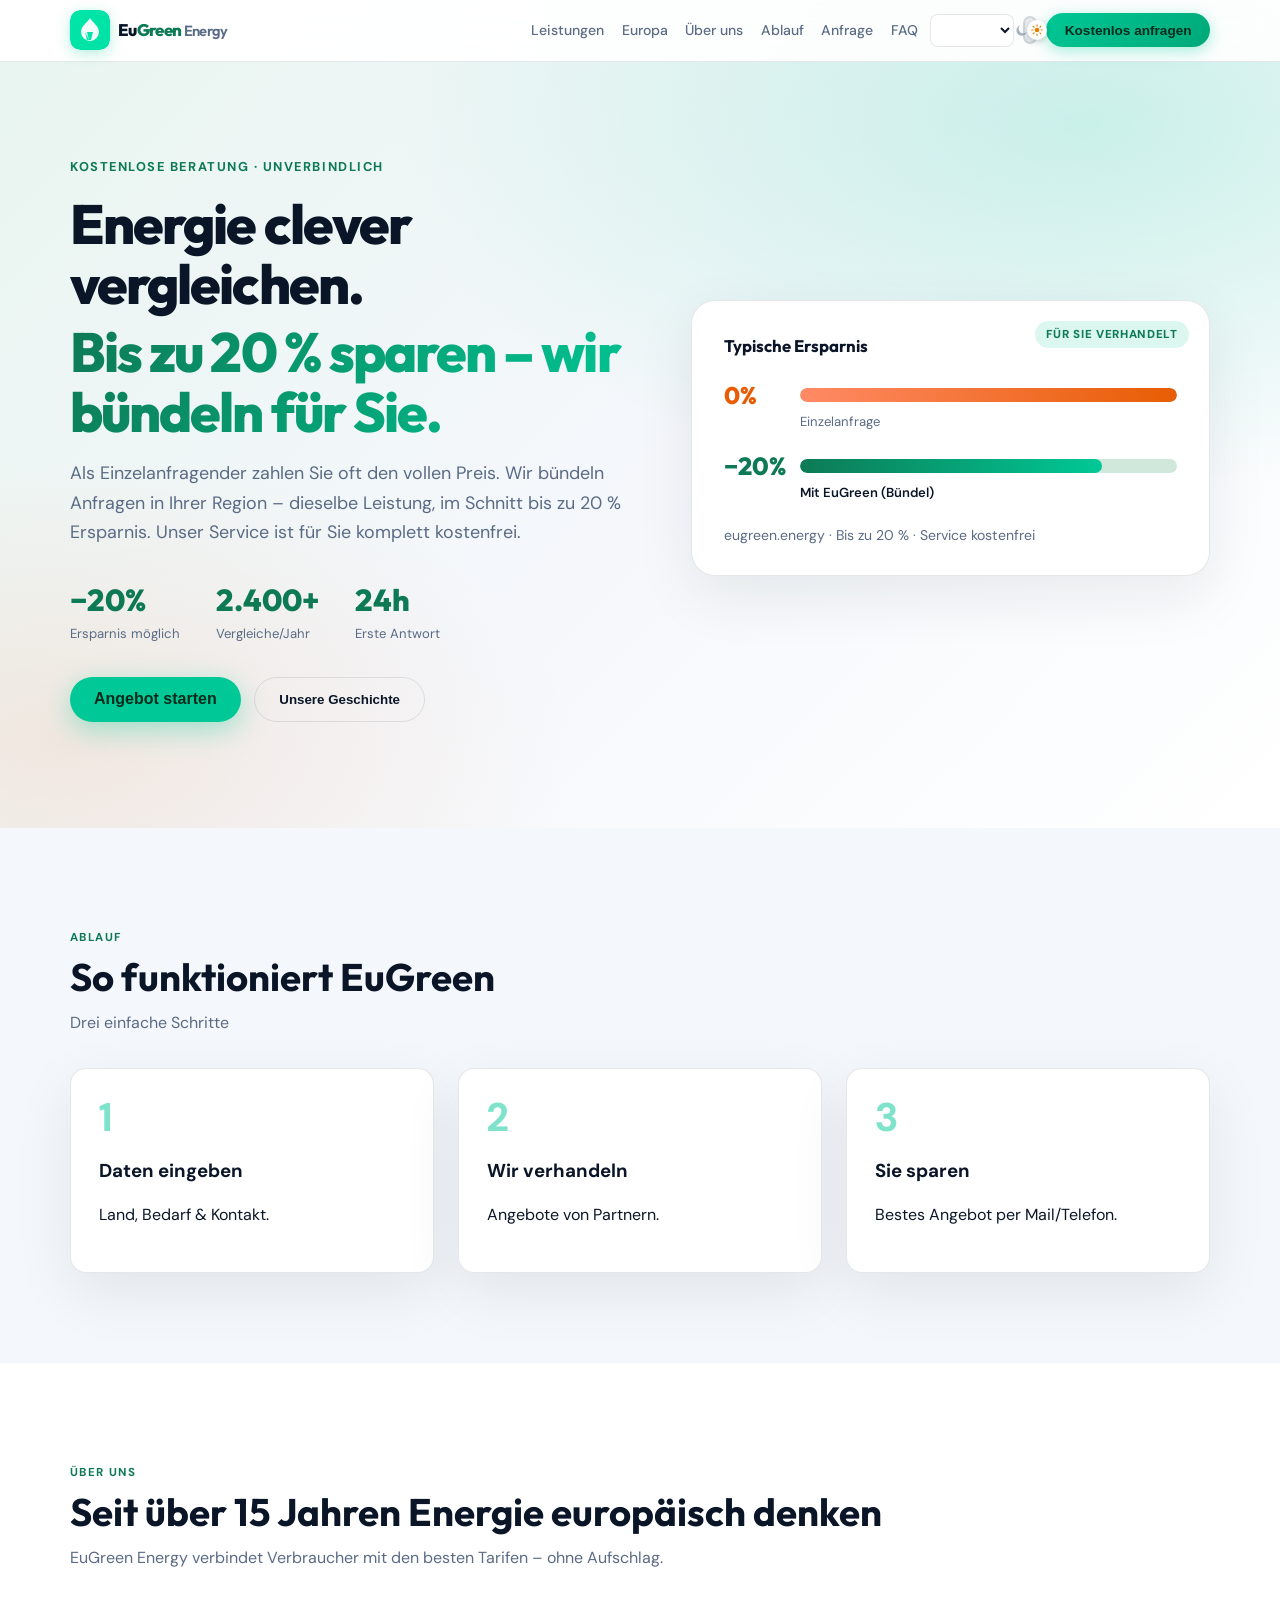
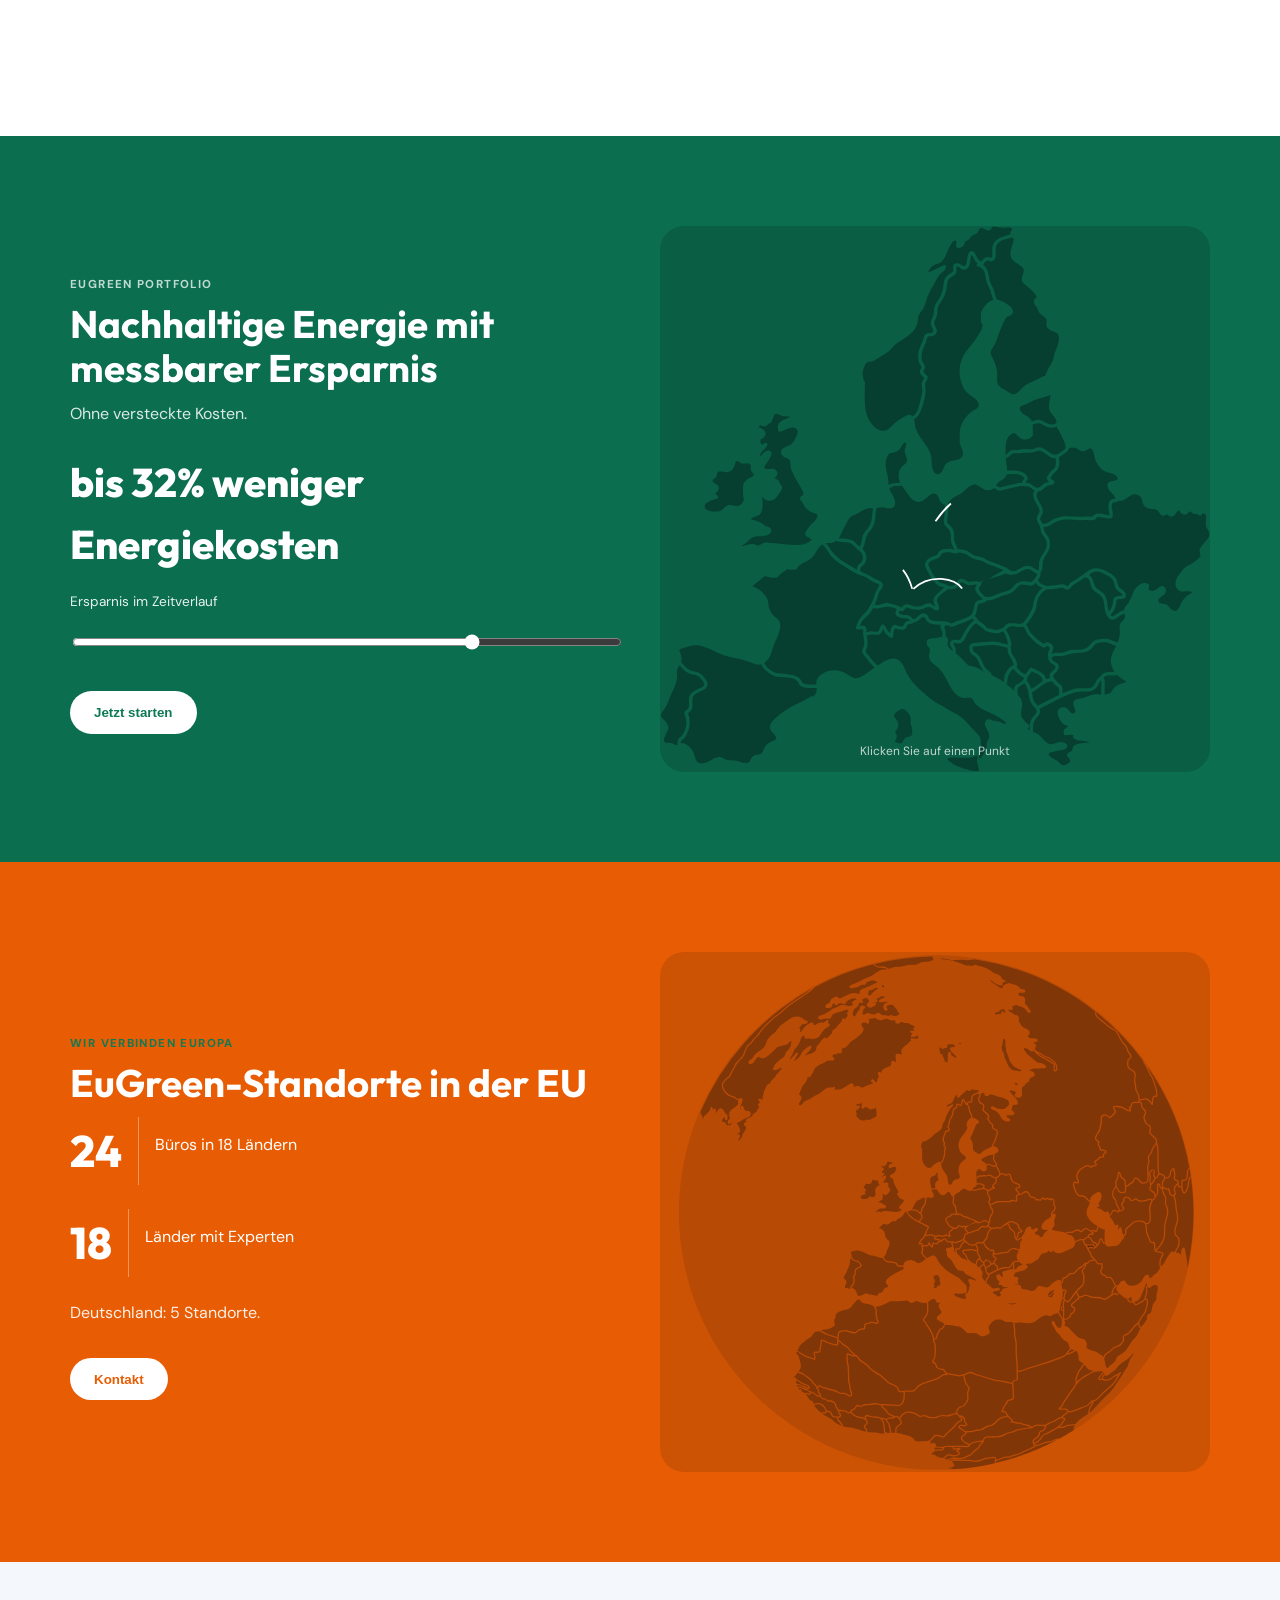
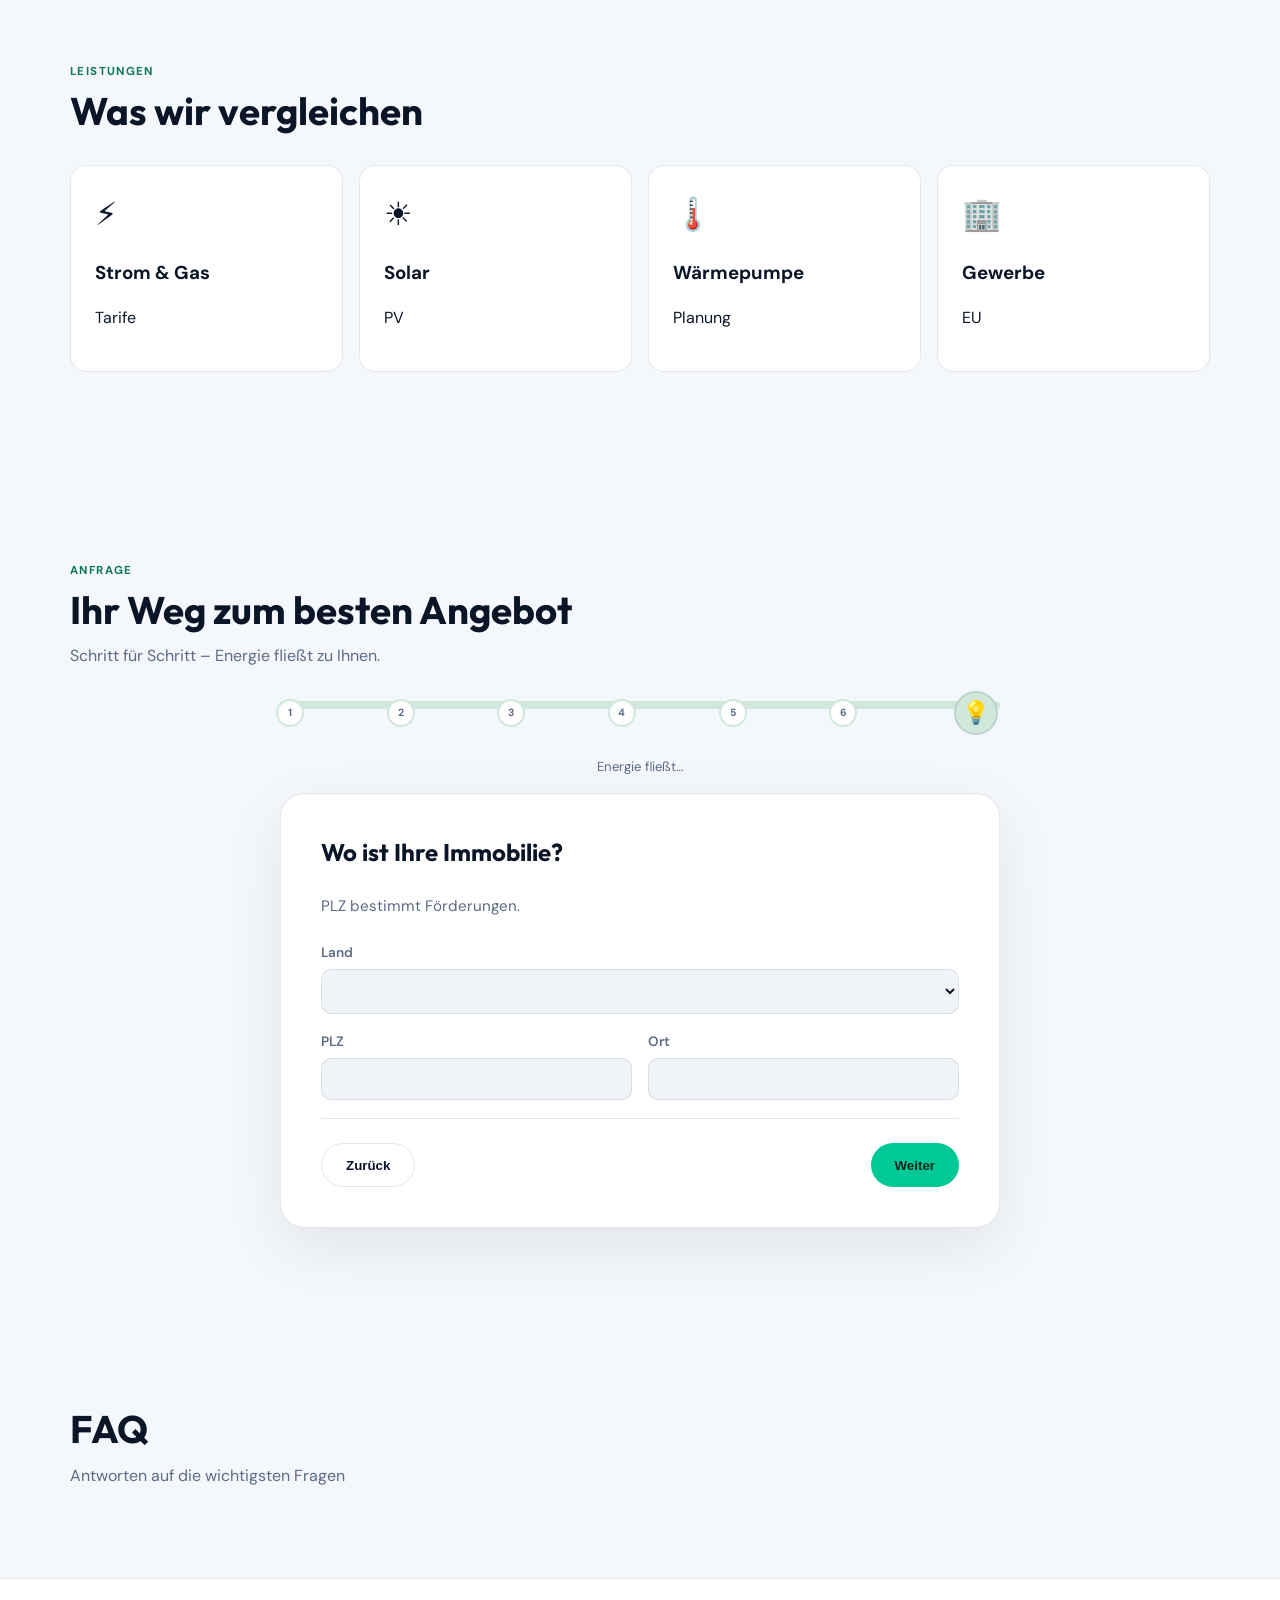
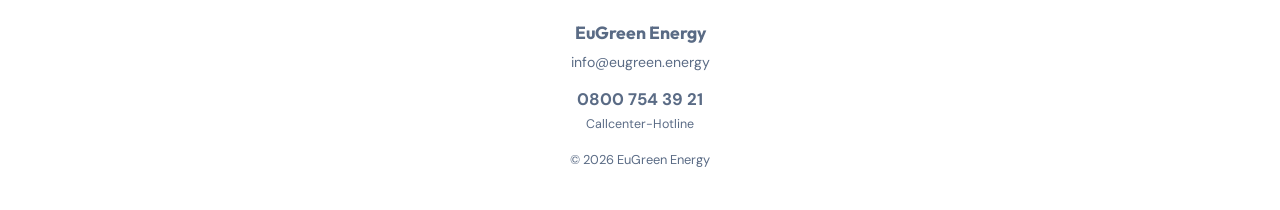
==== commit b8462e0a: "Clarify savings copy, fix hero card layout, and loop globe animation." ====
--- a/wix-embed.html
+++ b/wix-embed.html
@@ -257,24 +257,34 @@
   font-size: 1.05rem; font-weight: 700; color: var(--text);
 }
 .savings-row {
-  display: grid; grid-template-columns: 3.5rem 1fr; grid-template-rows: auto auto;
-  gap: 0.35rem 1rem; align-items: center; margin-bottom: 1.35rem;
+  display: grid; grid-template-columns: 4rem 1fr; grid-template-rows: auto auto;
+  gap: 0.3rem 0.75rem; align-items: center; margin-bottom: 1.35rem;
 }
 .savings-val {
-  grid-row: 1 / 3; font-family: var(--font-display);
-  font-size: 1.65rem; font-weight: 800; line-height: 1;
+  grid-column: 1; grid-row: 1;
+  justify-self: start; text-align: left;
+  font-family: var(--font-display);
+  font-size: 1.5rem; font-weight: 800; line-height: 1;
+  white-space: nowrap;
 }
 .savings-val-solo { color: #e85d04; }
-.savings-val-bundle { color: var(--green); font-size: 1.85rem; }
+.savings-val-bundle { color: var(--green); font-size: 1.55rem; }
 [data-theme="dark"] .savings-val-bundle { color: var(--green-bright); }
 .savings-track {
-  grid-column: 2; height: 12px; background: var(--flow-track);
+  grid-column: 2; grid-row: 1; height: 14px; background: var(--flow-track);
   border-radius: 99px; overflow: hidden;
 }
-.savings-fill { display: block; height: 100%; border-radius: 99px; transition: width 1.2s var(--ease); }
+.savings-fill { display: block; height: 100%; border-radius: 99px; }
 .savings-fill-solo { width: 100%; background: linear-gradient(90deg, #ff8a65, #e85d04); }
-.savings-fill-bundle { width: 80%; background: linear-gradient(90deg, var(--green), var(--green-bright)); }
-.savings-label { grid-column: 2; font-size: 0.82rem; color: var(--text-muted); }
+.savings-fill-bundle {
+  width: 80%; background: linear-gradient(90deg, var(--green), var(--green-bright));
+  animation: savings-bar-fill 2.8s var(--ease) infinite;
+}
+@keyframes savings-bar-fill {
+  0%, 100% { width: 72%; }
+  45% { width: 100%; }
+}
+.savings-label { grid-column: 2; grid-row: 2; font-size: 0.82rem; color: var(--text-muted); }
 .savings-row-accent .savings-label { color: var(--text); font-weight: 600; }
 .savings-note { margin: 0.5rem 0 0; font-size: 0.88rem; color: var(--text-muted); }
 .btn {
@@ -411,19 +421,28 @@
 .office-card strong { display: block; margin-bottom: 0.25rem; }
 .office-card small { display: block; color: rgba(255,255,255,0.65); font-size: 0.78rem; line-height: 1.4; }
 
-.globe-stage { min-height: 420px; display: flex; align-items: center; justify-content: center; }
-.globe-img { width: 100%; max-width: 480px; height: auto; position: relative; z-index: 0; }
+.globe-stage { min-height: 440px; display: flex; align-items: center; justify-content: center; position: relative; }
+.globe-img { width: 100%; max-width: 520px; height: auto; position: relative; z-index: 0; }
 .globe-fx {
-  position: absolute; inset: 8% 12%; z-index: 2; pointer-events: none;
+  position: absolute; inset: 4% 6%; z-index: 2; pointer-events: none;
 }
 .globe-pin {
   position: absolute; transform: translate(-50%, -50%) scale(0);
-  width: 36px; height: 36px; border-radius: 50%;
-  background: rgba(255,255,255,0.95); display: grid; place-items: center;
-  font-size: 1.1rem; box-shadow: 0 4px 20px rgba(0,0,0,0.25);
-  transition: transform 0.45s var(--ease);
+  width: 44px; height: 44px; border-radius: 50%;
+  background: rgba(255,255,255,0.96); display: grid; place-items: center;
+  font-size: 1.25rem; box-shadow: 0 6px 24px rgba(0,0,0,0.3);
+  transition: transform 0.4s var(--ease);
+}
+.globe-pin::after {
+  content: ""; position: absolute; inset: -8px; border-radius: 50%;
+  border: 2px solid rgba(255, 255, 255, 0.55);
+  animation: pin-ring 1.6s ease-out infinite;
 }
 .globe-pin.pop { transform: translate(-50%, -50%) scale(1); }
+@keyframes pin-ring {
+  0% { transform: scale(0.85); opacity: 0.9; }
+  100% { transform: scale(1.35); opacity: 0; }
+}
 .globe-pin-solar { border: 2px solid #ffd43b; }
 .globe-pin-power { border: 2px solid #74c0fc; animation: pin-zap 1s ease infinite; }
 .globe-pin-heat { border: 2px solid #ff922b; }
@@ -439,11 +458,13 @@
 .globe-brand {
   position: absolute; inset: 0; display: flex; flex-direction: column;
   align-items: center; justify-content: center; z-index: 4;
-  background: rgba(232, 93, 4, 0.55); backdrop-filter: blur(4px);
-  opacity: 0; pointer-events: none; transition: opacity 0.8s var(--ease);
+  background: radial-gradient(ellipse 90% 80% at 50% 50%, rgba(232, 93, 4, 0.92), rgba(180, 60, 0, 0.88));
+  backdrop-filter: blur(6px);
+  opacity: 0; pointer-events: none; transition: opacity 0.65s var(--ease);
   border-radius: inherit;
 }
 .globe-brand.show { opacity: 1; }
+.globe-brand.hiding { opacity: 0; }
 .globe-brand-name {
   font-family: var(--font-display); font-size: clamp(1.5rem, 4vw, 2.25rem);
   font-weight: 800; color: #fff; letter-spacing: -0.03em;
@@ -671,7 +692,7 @@
       <div class="container hero-grid">
         <div class="hero-copy">
           <p class="hero-kicker" data-i18n="hero_kicker">Kostenlose Beratung · Unverbindlich</p>
-          <h1><span data-i18n="hero_title">Energie clever vergleichen.</span><em data-i18n="hero_title_em">Bis zu 20&nbsp;% günstiger durch Bündelkraft.</em></h1>
+          <h1><span data-i18n="hero_title">Energie clever vergleichen.</span><em data-i18n="hero_title_em">Bis zu 20&nbsp;% sparen – wir bündeln für Sie.</em></h1>
           <p class="hero-desc" data-i18n="hero_desc">Als Einzelanfragender zahlen Sie oft den vollen Preis. Wir bündeln Anfragen in Ihrer Region – dieselbe Leistung, im Schnitt bis zu 20&nbsp;% Ersparnis. Unser Service ist für Sie komplett kostenfrei.</p>
           <div class="hero-stats">
             <div><div class="stat-num">−20%</div><div class="stat-label" data-i18n="hero_stat1">Ersparnis möglich</div></div>
@@ -684,7 +705,7 @@
           </div>
         </div>
         <aside class="savings-card" aria-label="Ersparnis">
-          <span class="savings-chip" data-i18n="save_highlight">Bündelkraft</span>
+          <span class="savings-chip" data-i18n="save_highlight">Für Sie verhandelt</span>
           <p class="savings-card-title" data-i18n="savings_card_title">Typische Ersparnis</p>
           <div class="savings-row">
             <span class="savings-val savings-val-solo">0%</span>
@@ -996,12 +1017,12 @@
     nav_cta: "Kostenlos anfragen", theme_light: "Hell", theme_dark: "Dunkel",
     hero_kicker: "Kostenlose Beratung · Unverbindlich",
     hero_title: "Energie clever vergleichen.",
-    hero_title_em: "Bis zu 20 % günstiger durch Bündelkraft.",
+    hero_title_em: "Bis zu 20 % sparen – wir bündeln für Sie.",
     hero_desc: "Als Einzelanfragender zahlen Sie oft den vollen Preis. Wir bündeln Anfragen in Ihrer Region – dieselbe Leistung, im Schnitt bis zu 20 % Ersparnis. Unser Service ist für Sie komplett kostenfrei.",
     hero_stat1: "Ersparnis möglich", hero_stat2: "Vergleiche/Jahr", hero_stat3: "Erste Antwort",
     hero_cta: "Angebot starten", hero_cta2: "Unsere Geschichte",
     savings_card_title: "Typische Ersparnis", save_solo: "Einzelanfrage", save_bundle: "Mit EuGreen (Bündel)",
-    save_note: "eugreen.energy · Bis zu 20 % · Service kostenfrei", save_highlight: "Bündelkraft",
+    save_note: "eugreen.energy · Bis zu 20 % · Service kostenfrei", save_highlight: "Für Sie verhandelt",
     how_title: "So funktioniert EuGreen", how_sub: "Drei einfache Schritte",
     how1_t: "Daten eingeben", how1_d: "Land, Bedarf & Kontakt – in wenigen Minuten.",
     how2_t: "Wir verhandeln", how2_d: "Experten holen Angebote bei zertifizierten Partnern ein.",
@@ -1046,7 +1067,7 @@
     contact_email: "E-Mail", contact_phone: "Telefon", contact_both: "Beides",
     message_ph: "Optional: Vertrag, Solar, Wärmepumpe…",
     faq_title: "Häufige Fragen", faq1_q: "Kostet EuGreen etwas?", faq1_a: "Nein. Beratung ist kostenfrei – wir werden von Partnern provisioniert, ohne Aufschlag für Sie.",
-    faq2_q: "Warum günstiger?", faq2_a: "Bündelkraft: viele Kunden in Ihrer Region = bessere Konditionen – oft bis zu 20 % Ersparnis bei gleicher Leistung.",
+    faq2_q: "Warum günstiger?", faq2_a: "Sie müssen nichts selbst bündeln: Wir sammeln Anfragen in Ihrer Region und verhandeln bessere Konditionen – oft bis zu 20 % Ersparnis bei gleicher Leistung.",
     faq3_q: "Welche Länder?", faq3_a: "18 EU-Märkte. Deutschland: Berlin, München, Hamburg, Köln, Frankfurt.",
     footer_legal: "Rechtliches", footer_contact: "Kontakt", footer_privacy: "Datenschutz",
     success_title: "Vielen Dank!", success_body: "Ihre Anfrage ist bei uns eingegangen. Wir melden uns innerhalb von 24 Stunden.",
@@ -1059,12 +1080,12 @@
     nav_cta: "Free quote", theme_light: "Light", theme_dark: "Dark",
     hero_kicker: "Free advice · No obligation",
     hero_title: "Compare energy the smart way.",
-    hero_title_em: "Up to 20% cheaper through collective buying.",
+    hero_title_em: "Save up to 20% – we bundle for you.",
     hero_desc: "On your own you often pay full price. We bundle requests in your area – same service, typically up to 20% savings. Our service is completely free.",
     hero_stat1: "Possible savings", hero_stat2: "Quotes/year", hero_stat3: "First response",
     hero_cta: "Start quote", hero_cta2: "Our story",
     savings_card_title: "Typical savings", save_solo: "Solo enquiry", save_bundle: "Via EuGreen (bundle)",
-    save_note: "eugreen.energy · Up to 20% · Free service", save_highlight: "Bundle power",
+    save_note: "eugreen.energy · Up to 20% · Free service", save_highlight: "We negotiate",
     how_title: "How EuGreen works", how_sub: "Three simple steps",
     how1_t: "Enter details", how1_d: "Country, needs & contact in minutes.",
     how2_t: "We negotiate", how2_d: "Experts collect offers from certified partners.",
@@ -1121,12 +1142,12 @@
     nav_services: "Servicios", nav_europe: "Europa", nav_about: "Sobre nosotros", nav_how: "Proceso", nav_form: "Solicitud", nav_faq: "FAQ",
     nav_cta: "Presupuesto gratis", theme_light: "Claro", theme_dark: "Oscuro",
     hero_kicker: "Asesoramiento gratuito · Sin compromiso",
-    hero_title: "Compare energía con inteligencia.", hero_title_em: "Hasta un 20% más barato en grupo.",
+    hero_title: "Compare energía con inteligencia.", hero_title_em: "Ahorre hasta un 20% – nosotros agrupamos por usted.",
     hero_desc: "Por su cuenta suele pagar el precio completo. Agrupamos solicitudes en su zona: mismo servicio, hasta un 20% de ahorro. Servicio totalmente gratuito.",
     hero_stat1: "Ahorro posible", hero_stat2: "Comparaciones/año", hero_stat3: "Primera respuesta",
     hero_cta: "Empezar", hero_cta2: "Nuestra historia",
     savings_card_title: "Ahorro típico", save_solo: "Solicitud individual", save_bundle: "Con EuGreen (grupo)",
-    save_note: "eugreen.energy · Hasta 20% · Servicio gratuito", save_highlight: "Volumen",
+    save_note: "eugreen.energy · Hasta 20% · Servicio gratuito", save_highlight: "Negociamos por usted",
     how_title: "Cómo funciona EuGreen", how_sub: "Tres pasos simples",
     how1_t: "Introduzca datos", how1_d: "País, necesidad y contacto.", how2_t: "Negociamos", how2_d: "Ofertas de partners certificados.", how3_t: "Ahorra", how3_d: "Mejor precio por email o llamada.",
     partners_title: "Socios y proveedores",
@@ -1168,12 +1189,12 @@
     nav_services: "Services", nav_europe: "Europe", nav_about: "À propos", nav_how: "Processus", nav_form: "Demande", nav_faq: "FAQ",
     nav_cta: "Devis gratuit", theme_light: "Clair", theme_dark: "Sombre",
     hero_kicker: "Conseil gratuit · Sans engagement",
-    hero_title: "Comparez l'énergie intelligemment.", hero_title_em: "Jusqu'à 20 % moins cher en groupe.",
+    hero_title: "Comparez l'énergie intelligemment.", hero_title_em: "Jusqu'à 20 % d'économies – nous regroupons pour vous.",
     hero_desc: "Seul, vous payez souvent le plein tarif. Nous regroupons les demandes dans votre région – même prestation, jusqu'à 20 % d'économies. Service entièrement gratuit.",
     hero_stat1: "Économie possible", hero_stat2: "Comparaisons/an", hero_stat3: "Réponse 24h",
     hero_cta: "Commencer", hero_cta2: "Notre histoire",
     savings_card_title: "Économie typique", save_solo: "Demande individuelle", save_bundle: "Via EuGreen (groupe)",
-    save_note: "eugreen.energy · Jusqu'à 20 % · Service gratuit", save_highlight: "Volume",
+    save_note: "eugreen.energy · Jusqu'à 20 % · Service gratuit", save_highlight: "Négocié pour vous",
     how_title: "Comment fonctionne EuGreen", how_sub: "Trois étapes",
     how1_t: "Vos données", how1_d: "Pays et contact.", how2_t: "Nous négocions", how2_d: "Offres partenaires.", how3_t: "Vous économisez", how3_d: "Meilleur prix.",
     partners_title: "Partenaires",
@@ -1215,12 +1236,12 @@
     nav_services: "Hizmetler", nav_europe: "Avrupa", nav_about: "Hakkımızda", nav_how: "Süreç", nav_form: "Talep", nav_faq: "SSS",
     nav_cta: "Ücretsiz teklif", theme_light: "Açık", theme_dark: "Koyu",
     hero_kicker: "Ücretsiz danışmanlık · Taahhütsüz",
-    hero_title: "Enerjiyi akıllıca karşılaştırın.", hero_title_em: "Toplu alımla %20'ye varan tasarruf.",
+    hero_title: "Enerjiyi akıllıca karşılaştırın.", hero_title_em: "%20'ye varan tasarruf – biz sizin için topluyoruz.",
     hero_desc: "Tek başınıza genelde tam fiyat ödersiniz. Bölgenizdeki talepleri topluyoruz – aynı hizmet, ortalama %20'ye varan tasarruf. Hizmetimiz tamamen ücretsiz.",
     hero_stat1: "Olası tasarruf", hero_stat2: "Karşılaştırma/yıl", hero_stat3: "İlk yanıt",
     hero_cta: "Teklif al", hero_cta2: "Hikayemiz",
     savings_card_title: "Tipik tasarruf", save_solo: "Tek başına talep", save_bundle: "EuGreen ile (toplu)",
-    save_note: "eugreen.energy · %20'ye varan · Ücretsiz hizmet", save_highlight: "Toplu güç",
+    save_note: "eugreen.energy · %20'ye varan · Ücretsiz hizmet", save_highlight: "Sizin için pazarlık",
     how_title: "EuGreen nasıl çalışır", how_sub: "Üç basit adım",
     how1_t: "Bilgileriniz", how1_d: "Ülke ve iletişim.", how2_t: "Biz pazarlık yaparız", how2_d: "Sertifikalı partner teklifleri.", how3_t: "Siz kazanırsınız", how3_d: "En iyi fiyat.",
     partners_title: "Partnerler",
@@ -1747,19 +1768,37 @@
   }
   renderMap();
 
-  /* ── Globe animation ── */
+  /* ── Globe animation (loop) ── */
   const GLOBE_SPOTS = [
-    { x: 48, y: 42, type: "solar" }, { x: 52, y: 38, type: "power" }, { x: 46, y: 45, type: "heat" },
-    { x: 55, y: 40, type: "solar" }, { x: 44, y: 48, type: "power" }, { x: 58, y: 44, type: "heat" }
+    { x: 38, y: 34, type: "solar" }, { x: 44, y: 30, type: "solar" }, { x: 50, y: 32, type: "solar" },
+    { x: 56, y: 36, type: "solar" }, { x: 62, y: 40, type: "solar" },
+    { x: 36, y: 40, type: "power" }, { x: 42, y: 38, type: "power" }, { x: 48, y: 42, type: "power" },
+    { x: 54, y: 44, type: "power" }, { x: 60, y: 42, type: "power" }, { x: 65, y: 46, type: "power" },
+    { x: 40, y: 48, type: "heat" }, { x: 46, y: 50, type: "heat" }, { x: 52, y: 48, type: "heat" },
+    { x: 58, y: 50, type: "heat" }, { x: 64, y: 52, type: "heat" }
   ];
+
+  let globeLoopTimer = null;
+
+  function resetGlobeStage() {
+    const fx = $("#globe-fx");
+    const brand = $("#globe-brand");
+    const label = $("#globe-phase-label");
+    if (globeLoopTimer) {
+      clearTimeout(globeLoopTimer);
+      globeLoopTimer = null;
+    }
+    if (fx) fx.innerHTML = "";
+    brand?.classList.remove("show", "hiding");
+    if (label) label.textContent = "";
+  }
 
   function runGlobeAnimation() {
     const fx = $("#globe-fx");
     const brand = $("#globe-brand");
     const label = $("#globe-phase-label");
     if (!fx) return;
-    fx.innerHTML = "";
-    brand?.classList.remove("show");
+    resetGlobeStage();
 
     const phases = [
       { key: "globe_solar", icon: "☀️", type: "solar" },
@@ -1768,15 +1807,24 @@
     ];
     let idx = 0;
 
+    function finishCycle() {
+      if (label) label.textContent = "";
+      brand?.classList.add("show");
+      globeLoopTimer = setTimeout(() => {
+        brand?.classList.add("hiding");
+        globeLoopTimer = setTimeout(() => runGlobeAnimation(), 700);
+      }, 3800);
+    }
+
     function nextPhase() {
       if (idx >= phases.length) {
-        if (label) label.textContent = "";
-        brand?.classList.add("show");
+        finishCycle();
         return;
       }
       const p = phases[idx++];
       if (label) label.textContent = t(p.key);
-      GLOBE_SPOTS.filter((s) => s.type === p.type).forEach((s, i) => {
+      const spots = GLOBE_SPOTS.filter((s) => s.type === p.type);
+      spots.forEach((s, i) => {
         setTimeout(() => {
           const el = document.createElement("div");
           el.className = `globe-pin globe-pin-${s.type}`;
@@ -1785,9 +1833,9 @@
           el.innerHTML = `<span>${p.icon}</span>`;
           fx.appendChild(el);
           requestAnimationFrame(() => el.classList.add("pop"));
-        }, i * 220);
+        }, i * 140);
       });
-      setTimeout(nextPhase, 2100);
+      setTimeout(nextPhase, 1600 + spots.length * 80);
     }
     nextPhase();
   }
@@ -1801,7 +1849,7 @@
         }
       });
     },
-    { threshold: 0.35 }
+    { threshold: 0.25 }
   );
   const globeStage = $("#globe-stage");
   if (globeStage) globeIo.observe(globeStage);
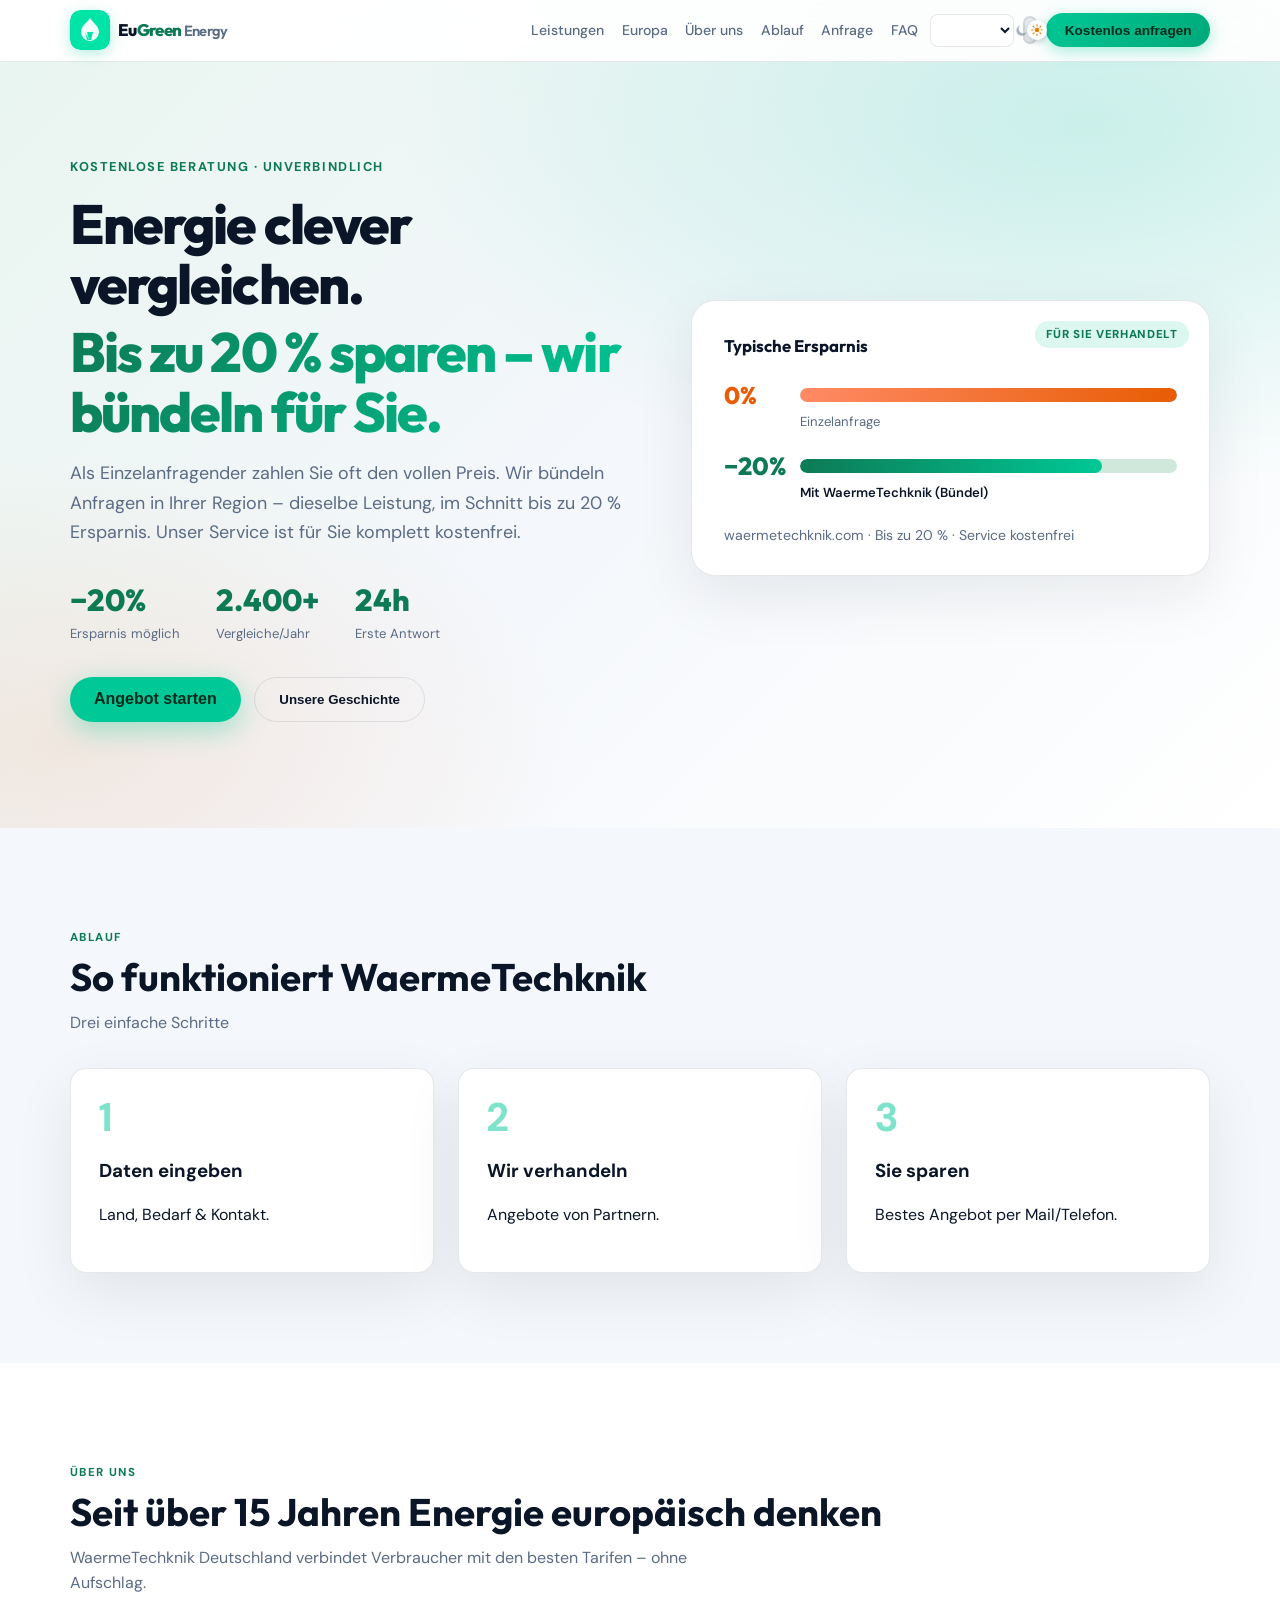
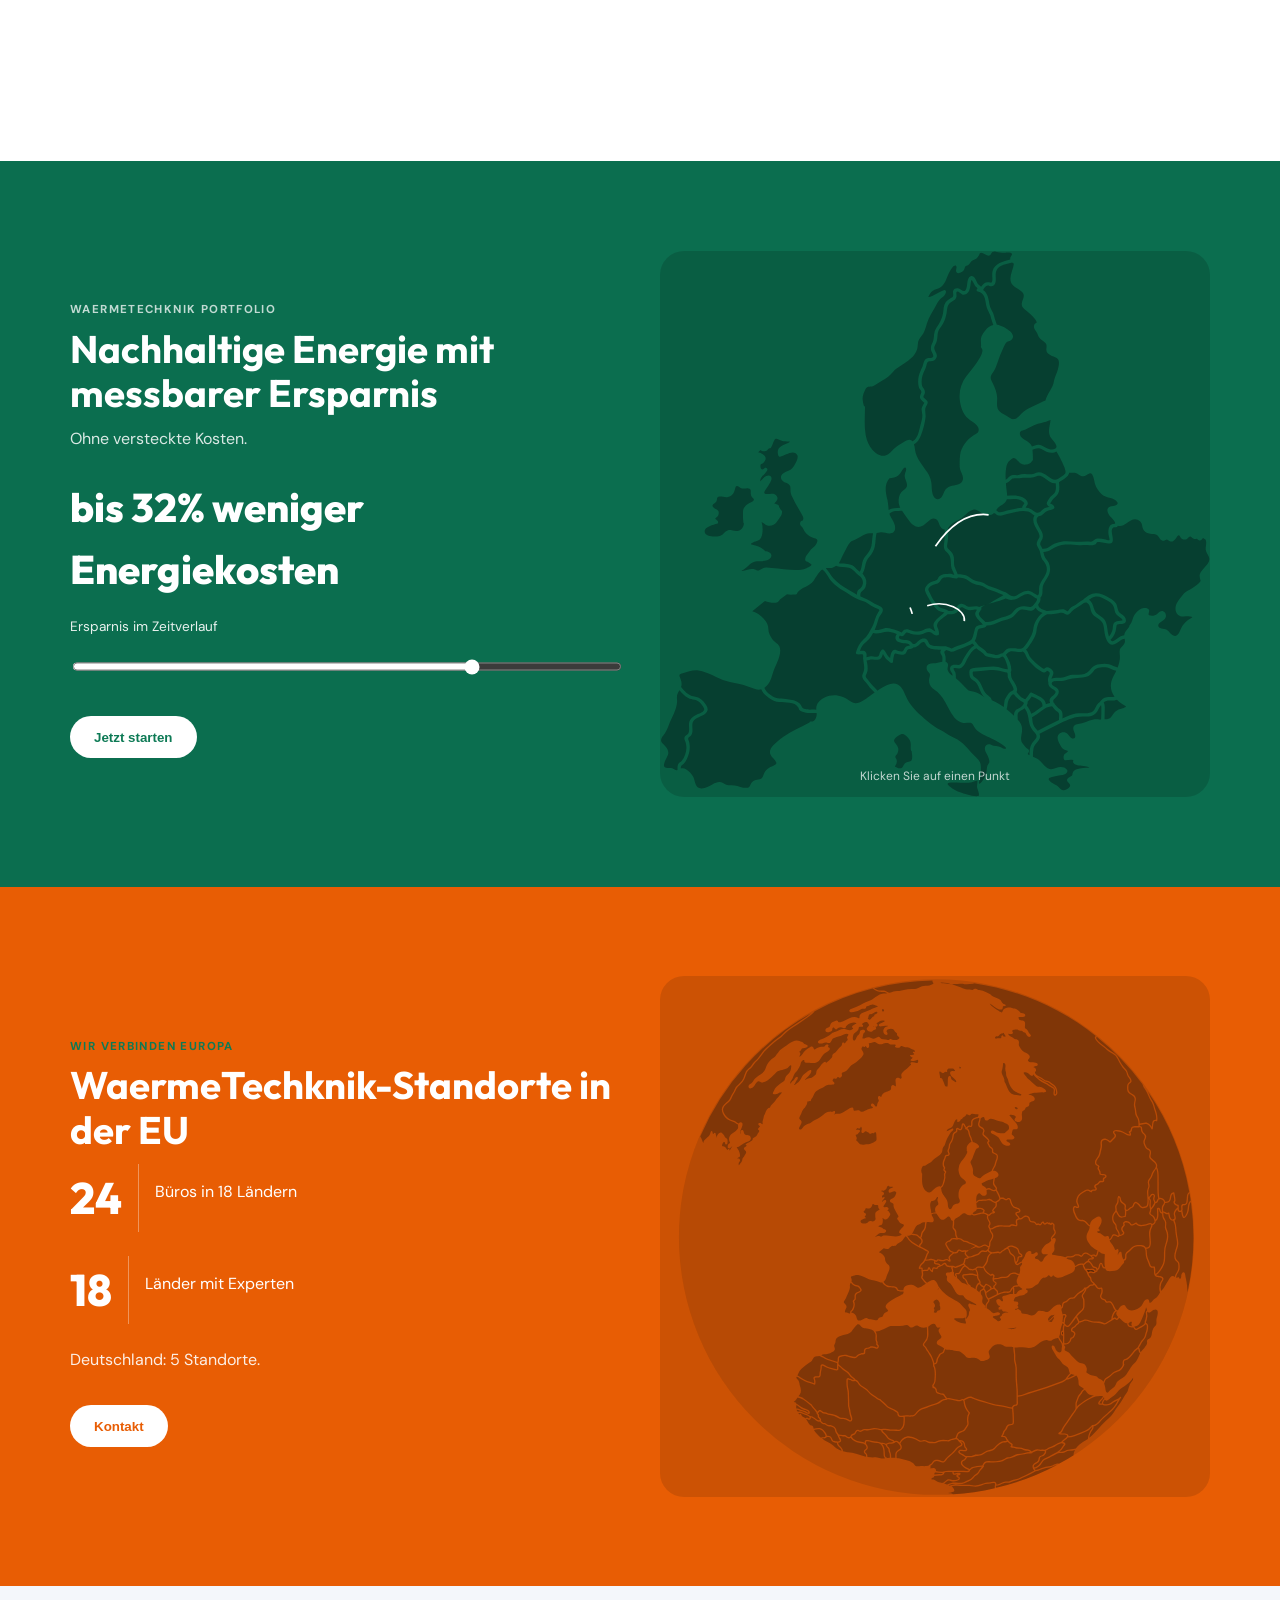
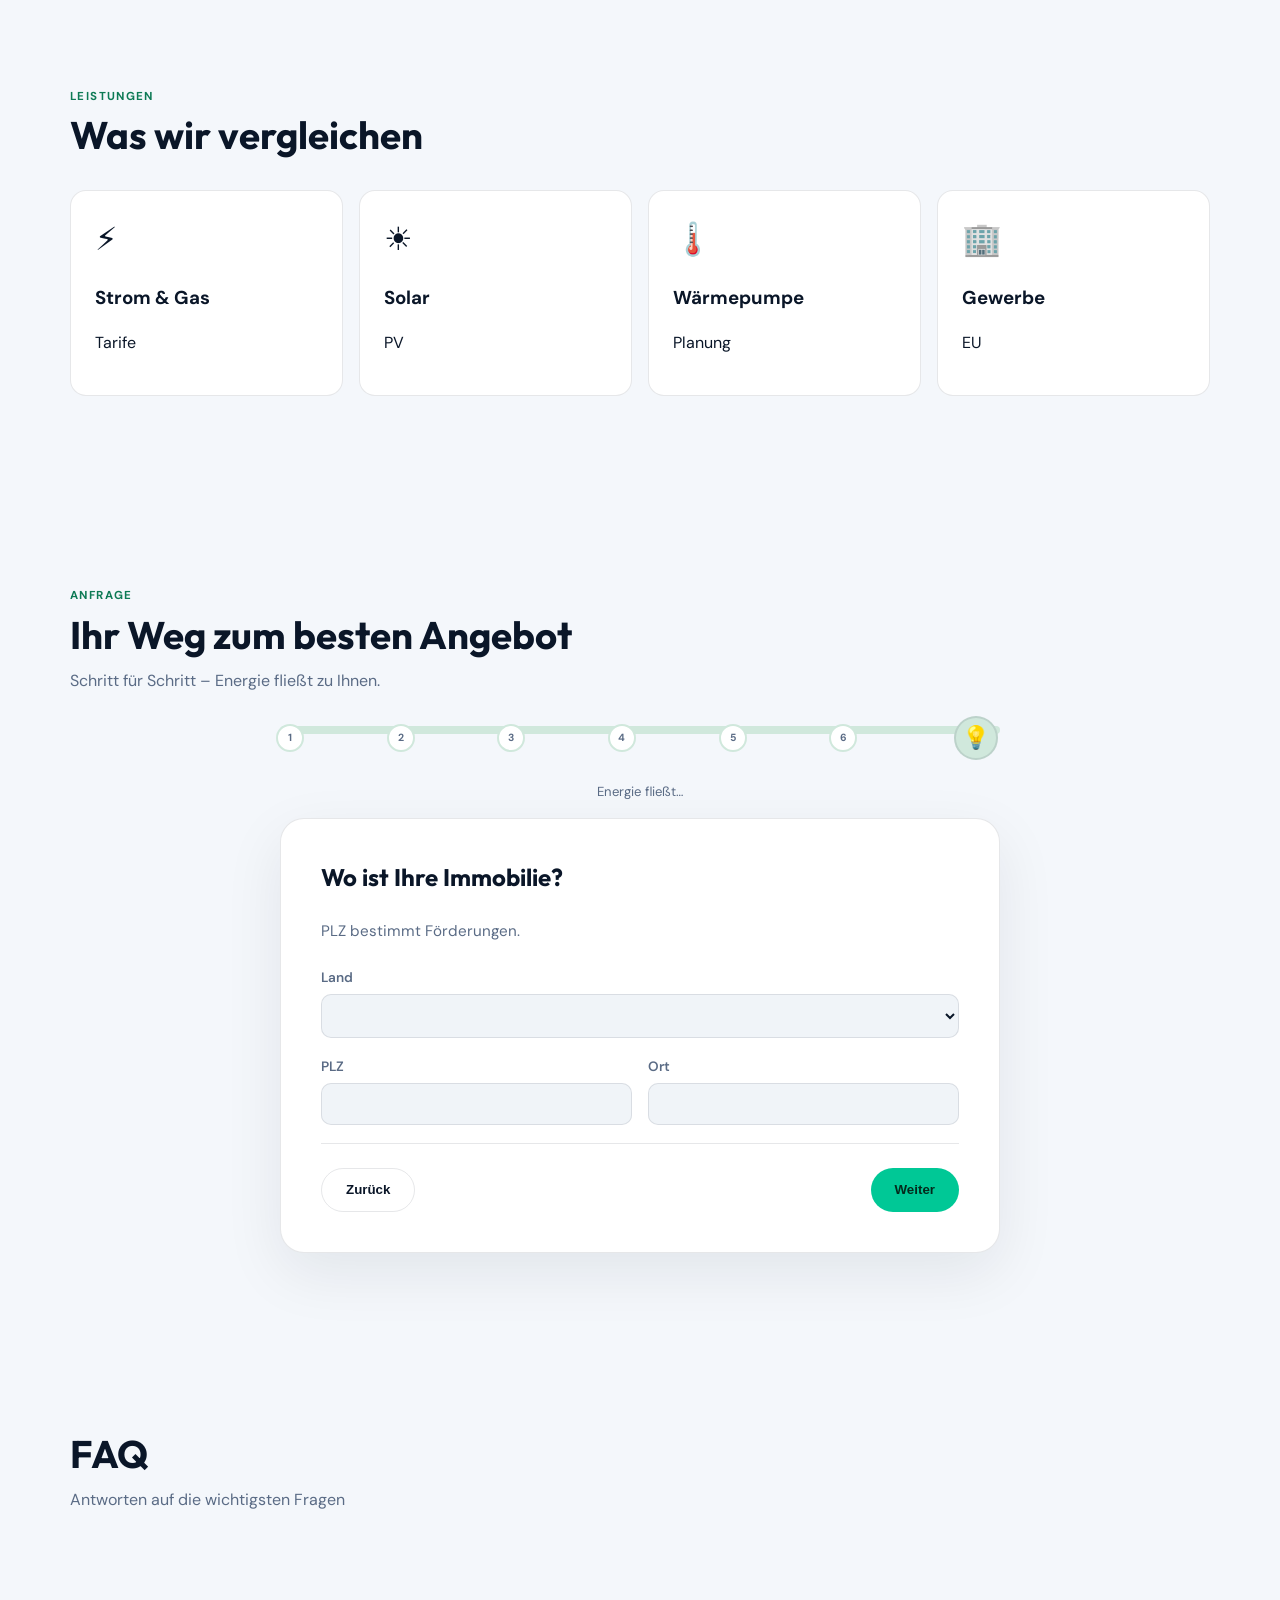
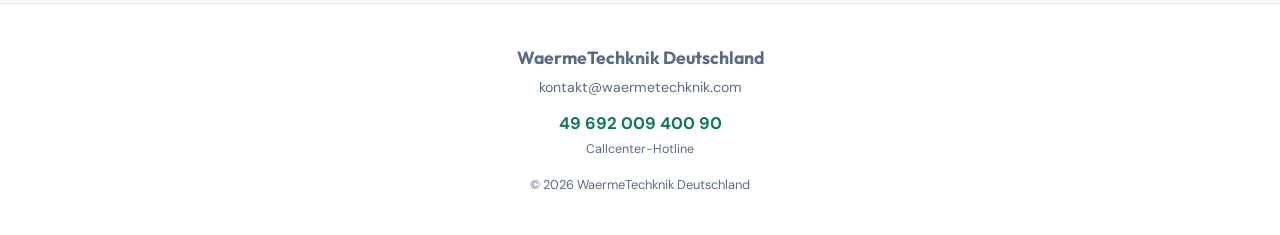
==== commit 7d5dc26a: "Rebrand site to WaermeTechknik Deutschland with updated contact details. Replace EuGreen copy across" ====
--- a/wix-embed.html
+++ b/wix-embed.html
@@ -3,13 +3,13 @@
 <head>
   <meta charset="UTF-8" />
   <meta name="viewport" content="width=device-width, initial-scale=1.0" />
-  <meta name="description" content="EuGreen Energy – eugreen.energy" />
-  <title>EuGreen Energy | eugreen.energy</title>
+  <meta name="description" content="WaermeTechknik Deutschland – waermetechknik.com" />
+  <title>WaermeTechknik Deutschland | waermetechknik.com</title>
   <link rel="preconnect" href="https://fonts.googleapis.com" />
   <link rel="preconnect" href="https://fonts.gstatic.com" crossorigin />
   <link href="https://fonts.googleapis.com/css2?family=DM+Sans:opsz,wght@9..40,400;9..40,600;9..40,700&family=Outfit:wght@600;700;800&display=swap" rel="stylesheet" />
   <style>
-/* EuGreen Energy – eugreen.energy | Light default + dark + multi-step form */
+/* WaermeTechknik Deutschland – waermetechknik.com | Light default + dark + multi-step form */
 :root,
 [data-theme="light"] {
   --bg: #f4f7fb;
@@ -607,8 +607,8 @@
 .footer-brand strong { font-family: var(--font-display); font-size: 1.1rem; }
 .footer-brand p { margin: 0.35rem 0 0; color: var(--text-muted); }
 .footer-phone { margin-top: 0.75rem !important; }
-.footer-phone a { color: var(--green); font-weight: 700; font-size: 1.05rem; text-decoration: none; }
-[data-theme="dark"] .footer-phone a { color: var(--green-bright); }
+.footer-phone-num { color: var(--green); font-weight: 700; font-size: 1.05rem; }
+[data-theme="dark"] .footer-phone-num { color: var(--green-bright); }
 .footer-callcenter {
   display: block; font-size: 0.78rem; color: var(--text-muted); margin-top: 0.2rem;
 }
@@ -649,7 +649,7 @@
 
   <header class="topbar">
     <div class="container topbar-inner">
-      <button type="button" class="nav-logo scroll-top" aria-label="EuGreen Energy">
+      <button type="button" class="nav-logo scroll-top" aria-label="WaermeTechknik Deutschland">
         <span class="logo-mark" aria-hidden="true">
         <svg class="logo-svg" width="40" height="40" viewBox="0 0 40 40">
           <defs><linearGradient id="logoGrad" x1="0" y1="0" x2="40" y2="40"><stop offset="0%" stop-color="#00e5a8"/><stop offset="100%" stop-color="#0b6e4f"/></linearGradient></defs>
@@ -715,9 +715,9 @@
           <div class="savings-row savings-row-accent">
             <span class="savings-val savings-val-bundle">−20%</span>
             <div class="savings-track"><span class="savings-fill savings-fill-bundle"></span></div>
-            <span class="savings-label" data-i18n="save_bundle">Mit EuGreen (Bündel)</span>
+            <span class="savings-label" data-i18n="save_bundle">Mit WaermeTechknik (Bündel)</span>
           </div>
-          <p class="savings-note" data-i18n="save_note">eugreen.energy · Bis zu 20&nbsp;% · Service kostenfrei</p>
+          <p class="savings-note" data-i18n="save_note">waermetechknik.com · Bis zu 20&nbsp;% · Service kostenfrei</p>
         </aside>
       </div>
     </section>
@@ -725,7 +725,7 @@
     <section class="section" id="ablauf">
       <div class="container">
         <p class="section-label" data-i18n="nav_how">Ablauf</p>
-        <h2 class="section-title" data-i18n="how_title">So funktioniert EuGreen</h2>
+        <h2 class="section-title" data-i18n="how_title">So funktioniert WaermeTechknik</h2>
         <p class="section-lead" data-i18n="how_sub">Drei einfache Schritte</p>
         <div class="how-grid">
           <div class="how-card"><div class="num">1</div><h3 data-i18n="how1_t">Daten eingeben</h3><p data-i18n="how1_d">Land, Bedarf & Kontakt.</p></div>
@@ -739,7 +739,7 @@
       <div class="container">
         <p class="section-label" data-i18n="about_label">Über uns</p>
         <h2 class="section-title" data-i18n="about_title">Seit über 15 Jahren Energie europäisch denken</h2>
-        <p class="section-lead" data-i18n="about_lead">EuGreen Energy verbindet Verbraucher mit den besten Tarifen – ohne Aufschlag.</p>
+        <p class="section-lead" data-i18n="about_lead">WaermeTechknik Deutschland verbindet Verbraucher mit den besten Tarifen – ohne Aufschlag.</p>
         <div class="about-copy">
           <p data-i18n="about_online"></p>
           <p data-i18n="about_bundle"></p>
@@ -751,7 +751,7 @@
     <section class="band-green section">
       <div class="container band-grid">
         <div>
-          <p class="section-label" data-i18n="green_label">EuGreen Portfolio</p>
+          <p class="section-label" data-i18n="green_label">WaermeTechknik Portfolio</p>
           <h2 class="section-title" style="color:#fff" data-i18n="green_title">Nachhaltige Energie mit messbarer Ersparnis</h2>
           <p class="text-muted section-lead" data-i18n="green_lead">Ohne versteckte Kosten.</p>
           <p style="font-family:var(--font-display);font-size:2.5rem;font-weight:800;margin:1.5rem 0 0">
@@ -778,7 +778,7 @@
       <div class="container band-grid">
         <div>
           <p class="section-label" data-i18n="orange_label">Wir verbinden Europa</p>
-          <h2 class="section-title" style="color:#fff" data-i18n="orange_title">EuGreen-Standorte in der EU</h2>
+          <h2 class="section-title" style="color:#fff" data-i18n="orange_title">WaermeTechknik-Standorte in der EU</h2>
           <div class="office-stat">
             <div class="office-stat-num">24</div>
             <div class="office-stat-divider"></div>
@@ -797,8 +797,8 @@
           <div id="globe-fx" class="globe-fx"></div>
           <p class="globe-phase" id="globe-phase-label"></p>
           <div class="globe-brand" id="globe-brand">
-            <span class="globe-brand-name">EuGreen Energy</span>
-            <small>eugreen.energy</small>
+            <span class="globe-brand-name">WaermeTechknik Deutschland</span>
+            <small>waermetechknik.com</small>
           </div>
         </div>
       </div>
@@ -837,7 +837,7 @@
           <p id="bulb-label" style="text-align:center;font-size:0.82rem;color:var(--text-muted);margin:-1rem 0 1rem" data-i18n="bulb_charge">Energie fließt…</p>
 
           <form id="eugreen-form" class="wizard-card" data-wix-form="EuGreenLeads">
-            <input type="hidden" name="brand" value="EuGreen Energy" />
+            <input type="hidden" name="brand" value="WaermeTechknik Deutschland" />
             <input type="hidden" id="field-country" name="country" />
 
             <div class="wizard-step active" data-step="0">
@@ -930,15 +930,15 @@
   <footer class="footer">
     <div class="container footer-inner">
       <div class="footer-brand">
-        <strong>EuGreen Energy</strong>
-        <p>info@eugreen.energy</p>
+        <strong>WaermeTechknik Deutschland</strong>
+        <p>kontakt@waermetechknik.com</p>
         <p class="footer-phone">
-          <a href="tel:+498007543921">0800 754 39 21</a>
+<span class="footer-phone-num">49 692 009 400 90</span>
           <span class="footer-callcenter" data-i18n="footer_callcenter">Callcenter-Hotline</span>
         </p>
       </div>
     </div>
-    <div class="container footer-copy">© 2026 EuGreen Energy</div>
+    <div class="container footer-copy">© 2026 WaermeTechknik Deutschland</div>
   </footer>
 
   <div id="success-modal" class="modal-overlay">
@@ -951,7 +951,7 @@
   </div>
 
   <script>
-/* EuGreen Energy – geo positions on map viewBox 0 0 483 480 (sennder map-animation) */
+/* WaermeTechknik Deutschland – geo positions on map viewBox 0 0 483 480 (sennder map-animation) */
 window.EUR_GEO = function (lon, lat) {
   const x = ((lon + 11) / 43) * 483;
   const y = ((71 - lat) / 36) * 480;
@@ -962,30 +962,30 @@
   DE: {
     name: "Deutschland", flag: "🇩🇪",
     offices: [
-      { city: "Berlin", address: "Friedrichstraße 68, 10117 Berlin", phone: "+49 30 1234 5601", email: "de-berlin@eugreen.energy", lon: 13.405, lat: 52.52 },
-      { city: "München", address: "Leopoldstraße 112, 80802 München", phone: "+49 89 1234 5602", email: "de-muenchen@eugreen.energy", lon: 11.582, lat: 48.135 },
-      { city: "Hamburg", address: "Speersort 1, 20095 Hamburg", phone: "+49 40 1234 5603", email: "de-hamburg@eugreen.energy", lon: 9.993, lat: 53.551 },
-      { city: "Köln", address: "Domstraße 10, 50667 Köln", phone: "+49 221 1234 5604", email: "de-koeln@eugreen.energy", lon: 6.9603, lat: 50.9375 },
-      { city: "Frankfurt", address: "Zeil 106, 60313 Frankfurt", phone: "+49 69 1234 5605", email: "de-frankfurt@eugreen.energy", lon: 8.6821, lat: 50.1109 }
+      { city: "Berlin", address: "Friedrichstraße 68, 10117 Berlin", phone: "+49 30 1234 5601", email: "de-berlin@waermetechknik.com", lon: 13.405, lat: 52.52 },
+      { city: "München", address: "Leopoldstraße 112, 80802 München", phone: "+49 89 1234 5602", email: "de-muenchen@waermetechknik.com", lon: 11.582, lat: 48.135 },
+      { city: "Hamburg", address: "Speersort 1, 20095 Hamburg", phone: "+49 40 1234 5603", email: "de-hamburg@waermetechknik.com", lon: 9.993, lat: 53.551 },
+      { city: "Köln", address: "Domstraße 10, 50667 Köln", phone: "+49 221 1234 5604", email: "de-koeln@waermetechknik.com", lon: 6.9603, lat: 50.9375 },
+      { city: "Frankfurt", address: "Zeil 106, 60313 Frankfurt", phone: "+49 69 1234 5605", email: "de-frankfurt@waermetechknik.com", lon: 8.6821, lat: 50.1109 }
     ]
   },
-  FR: { name: "Frankreich", flag: "🇫🇷", offices: [{ city: "Paris", address: "24 rue Petrelle, 75009 Paris", phone: "+33 1 89 71 09 02", email: "fr@eugreen.energy", lon: 2.3522, lat: 48.8566 }] },
-  NL: { name: "Niederlande", flag: "🇳🇱", offices: [{ city: "Amsterdam", address: "Trompenburgstraat 2c, 1079 TX", phone: "+31 20 808 0243", email: "nl@eugreen.energy", lon: 4.9041, lat: 52.3676 }] },
-  IT: { name: "Italien", flag: "🇮🇹", offices: [{ city: "Milano", address: "Via Arbe 49, 20125 Milano", phone: "+39 02 8295 4676", email: "it@eugreen.energy", lon: 9.19, lat: 45.4642 }] },
-  ES: { name: "Spanien", flag: "🇪🇸", offices: [{ city: "Barcelona", address: "Avinguda Diagonal 123", phone: "+34 639 98 53 09", email: "es@eugreen.energy", lon: 2.1734, lat: 41.3851 }] },
-  PL: { name: "Polen", flag: "🇵🇱", offices: [{ city: "Wrocław", address: "ul. Powstańców Śląskich 17", phone: "+48 71 881 03 40", email: "pl@eugreen.energy", lon: 17.0385, lat: 51.1079 }] },
-  AT: { name: "Österreich", flag: "🇦🇹", offices: [{ city: "Wien", address: "Mariahilfer Straße 88, 1070 Wien", phone: "+43 1 234 5606", email: "at@eugreen.energy", lon: 16.3738, lat: 48.2082 }] },
-  BE: { name: "Belgien", flag: "🇧🇪", offices: [{ city: "Brüssel", address: "Avenue Louise 250", phone: "+32 2 808 0243", email: "be@eugreen.energy", lon: 4.3517, lat: 50.8503 }] },
-  PT: { name: "Portugal", flag: "🇵🇹", offices: [{ city: "Lissabon", address: "Av. da Liberdade 110", phone: "+351 21 123 4567", email: "pt@eugreen.energy", lon: -9.1393, lat: 38.7223 }] },
-  SE: { name: "Schweden", flag: "🇸🇪", offices: [{ city: "Stockholm", address: "Kungsgatan 33", phone: "+46 8 123 4567", email: "se@eugreen.energy", lon: 18.0686, lat: 59.3293 }] },
-  DK: { name: "Dänemark", flag: "🇩🇰", offices: [{ city: "Kopenhagen", address: "Vesterbrogade 6", phone: "+45 33 123 456", email: "dk@eugreen.energy", lon: 12.5683, lat: 55.6761 }] },
-  CZ: { name: "Tschechien", flag: "🇨🇿", offices: [{ city: "Prag", address: "Václavské nám. 28", phone: "+420 222 123 456", email: "cz@eugreen.energy", lon: 14.4378, lat: 50.0755 }] },
-  RO: { name: "Rumänien", flag: "🇷🇴", offices: [{ city: "Bukarest", address: "Str. Progresului 1-3", phone: "+40 371 700 442", email: "ro@eugreen.energy", lon: 26.1025, lat: 44.4268 }] },
-  LV: { name: "Lettland", flag: "🇱🇻", offices: [{ city: "Riga", address: "Krišjāņa Valdemāra iela 62", phone: "+371 63 588 681", email: "lv@eugreen.energy", lon: 24.1052, lat: 56.9496 }] },
-  IE: { name: "Irland", flag: "🇮🇪", offices: [{ city: "Dublin", address: "Grand Canal Dock", phone: "+353 1 234 5678", email: "ie@eugreen.energy", lon: -6.2603, lat: 53.3498 }] },
-  GR: { name: "Griechenland", flag: "🇬🇷", offices: [{ city: "Athen", address: "Leof. Vasilissis Sofias 45", phone: "+30 210 123 4567", email: "gr@eugreen.energy", lon: 23.7275, lat: 37.9838 }] },
-  HU: { name: "Ungarn", flag: "🇭🇺", offices: [{ city: "Budapest", address: "Andrássy út 60", phone: "+36 1 234 5678", email: "hu@eugreen.energy", lon: 19.0402, lat: 47.4979 }] },
-  FI: { name: "Finnland", flag: "🇫🇮", offices: [{ city: "Helsinki", address: "Mannerheimintie 12", phone: "+358 9 123 4567", email: "fi@eugreen.energy", lon: 24.9384, lat: 60.1699 }] }
+  FR: { name: "Frankreich", flag: "🇫🇷", offices: [{ city: "Paris", address: "24 rue Petrelle, 75009 Paris", phone: "+33 1 89 71 09 02", email: "fr@waermetechknik.com", lon: 2.3522, lat: 48.8566 }] },
+  NL: { name: "Niederlande", flag: "🇳🇱", offices: [{ city: "Amsterdam", address: "Trompenburgstraat 2c, 1079 TX", phone: "+31 20 808 0243", email: "nl@waermetechknik.com", lon: 4.9041, lat: 52.3676 }] },
+  IT: { name: "Italien", flag: "🇮🇹", offices: [{ city: "Milano", address: "Via Arbe 49, 20125 Milano", phone: "+39 02 8295 4676", email: "it@waermetechknik.com", lon: 9.19, lat: 45.4642 }] },
+  ES: { name: "Spanien", flag: "🇪🇸", offices: [{ city: "Barcelona", address: "Avinguda Diagonal 123", phone: "+34 639 98 53 09", email: "es@waermetechknik.com", lon: 2.1734, lat: 41.3851 }] },
+  PL: { name: "Polen", flag: "🇵🇱", offices: [{ city: "Wrocław", address: "ul. Powstańców Śląskich 17", phone: "+48 71 881 03 40", email: "pl@waermetechknik.com", lon: 17.0385, lat: 51.1079 }] },
+  AT: { name: "Österreich", flag: "🇦🇹", offices: [{ city: "Wien", address: "Mariahilfer Straße 88, 1070 Wien", phone: "+43 1 234 5606", email: "at@waermetechknik.com", lon: 16.3738, lat: 48.2082 }] },
+  BE: { name: "Belgien", flag: "🇧🇪", offices: [{ city: "Brüssel", address: "Avenue Louise 250", phone: "+32 2 808 0243", email: "be@waermetechknik.com", lon: 4.3517, lat: 50.8503 }] },
+  PT: { name: "Portugal", flag: "🇵🇹", offices: [{ city: "Lissabon", address: "Av. da Liberdade 110", phone: "+351 21 123 4567", email: "pt@waermetechknik.com", lon: -9.1393, lat: 38.7223 }] },
+  SE: { name: "Schweden", flag: "🇸🇪", offices: [{ city: "Stockholm", address: "Kungsgatan 33", phone: "+46 8 123 4567", email: "se@waermetechknik.com", lon: 18.0686, lat: 59.3293 }] },
+  DK: { name: "Dänemark", flag: "🇩🇰", offices: [{ city: "Kopenhagen", address: "Vesterbrogade 6", phone: "+45 33 123 456", email: "dk@waermetechknik.com", lon: 12.5683, lat: 55.6761 }] },
+  CZ: { name: "Tschechien", flag: "🇨🇿", offices: [{ city: "Prag", address: "Václavské nám. 28", phone: "+420 222 123 456", email: "cz@waermetechknik.com", lon: 14.4378, lat: 50.0755 }] },
+  RO: { name: "Rumänien", flag: "🇷🇴", offices: [{ city: "Bukarest", address: "Str. Progresului 1-3", phone: "+40 371 700 442", email: "ro@waermetechknik.com", lon: 26.1025, lat: 44.4268 }] },
+  LV: { name: "Lettland", flag: "🇱🇻", offices: [{ city: "Riga", address: "Krišjāņa Valdemāra iela 62", phone: "+371 63 588 681", email: "lv@waermetechknik.com", lon: 24.1052, lat: 56.9496 }] },
+  IE: { name: "Irland", flag: "🇮🇪", offices: [{ city: "Dublin", address: "Grand Canal Dock", phone: "+353 1 234 5678", email: "ie@waermetechknik.com", lon: -6.2603, lat: 53.3498 }] },
+  GR: { name: "Griechenland", flag: "🇬🇷", offices: [{ city: "Athen", address: "Leof. Vasilissis Sofias 45", phone: "+30 210 123 4567", email: "gr@waermetechknik.com", lon: 23.7275, lat: 37.9838 }] },
+  HU: { name: "Ungarn", flag: "🇭🇺", offices: [{ city: "Budapest", address: "Andrássy út 60", phone: "+36 1 234 5678", email: "hu@waermetechknik.com", lon: 19.0402, lat: 47.4979 }] },
+  FI: { name: "Finnland", flag: "🇫🇮", offices: [{ city: "Helsinki", address: "Mannerheimintie 12", phone: "+358 9 123 4567", email: "fi@waermetechknik.com", lon: 24.9384, lat: 60.1699 }] }
 };
 
 window.EUR_MAP_COUNTRIES = Object.keys(window.EUR_LOCATIONS).map((id) => {
@@ -998,7 +998,7 @@
   const p = window.EUR_GEO(o.lon, o.lat);
   return { id: "DE", index: i, city: o.city, x: p.x, y: p.y };
 });
-/* EuGreen Energy – i18n */
+/* WaermeTechknik Deutschland – i18n */
 window.EUGREEN_LANGS = {
   de: "Deutsch", en: "English", es: "Español", fr: "Français", tr: "Türkçe",
   it: "Italiano", nl: "Nederlands", pl: "Polski", pt: "Português", sv: "Svenska",
@@ -1011,8 +1011,8 @@
 
 const T = {
   de: {
-    metaTitle: "EuGreen Energy | Energieberatung für ganz Europa",
-    metaDesc: "EuGreen Energy – Bündelkraft für Strom, Solar & Wärmepumpe. Bis zu 20% günstiger. Kostenlose Beratung.",
+    metaTitle: "WaermeTechknik Deutschland | Energieberatung für ganz Europa",
+    metaDesc: "WaermeTechknik Deutschland – Bündelkraft für Strom, Solar & Wärmepumpe. Bis zu 20% günstiger. Kostenlose Beratung.",
     nav_services: "Leistungen", nav_europe: "Europa", nav_about: "Über uns", nav_how: "Ablauf", nav_form: "Anfrage", nav_faq: "FAQ",
     nav_cta: "Kostenlos anfragen", theme_light: "Hell", theme_dark: "Dunkel",
     hero_kicker: "Kostenlose Beratung · Unverbindlich",
@@ -1021,28 +1021,28 @@
     hero_desc: "Als Einzelanfragender zahlen Sie oft den vollen Preis. Wir bündeln Anfragen in Ihrer Region – dieselbe Leistung, im Schnitt bis zu 20 % Ersparnis. Unser Service ist für Sie komplett kostenfrei.",
     hero_stat1: "Ersparnis möglich", hero_stat2: "Vergleiche/Jahr", hero_stat3: "Erste Antwort",
     hero_cta: "Angebot starten", hero_cta2: "Unsere Geschichte",
-    savings_card_title: "Typische Ersparnis", save_solo: "Einzelanfrage", save_bundle: "Mit EuGreen (Bündel)",
-    save_note: "eugreen.energy · Bis zu 20 % · Service kostenfrei", save_highlight: "Für Sie verhandelt",
-    how_title: "So funktioniert EuGreen", how_sub: "Drei einfache Schritte",
+    savings_card_title: "Typische Ersparnis", save_solo: "Einzelanfrage", save_bundle: "Mit WaermeTechknik (Bündel)",
+    save_note: "waermetechknik.com · Bis zu 20 % · Service kostenfrei", save_highlight: "Für Sie verhandelt",
+    how_title: "So funktioniert WaermeTechknik", how_sub: "Drei einfache Schritte",
     how1_t: "Daten eingeben", how1_d: "Land, Bedarf & Kontakt – in wenigen Minuten.",
     how2_t: "Wir verhandeln", how2_d: "Experten holen Angebote bei zertifizierten Partnern ein.",
     how3_t: "Sie sparen", how3_d: "Bestes Preis-Leistungs-Verhältnis – per Mail oder Rückruf.",
     partners_title: "Partner & Anbieter",
     about_label: "Über uns", about_title: "Seit über 15 Jahren Energie europäisch denken",
-    about_lead: "EuGreen Energy (eugreen.energy) verbindet Verbraucher und Gewerbe mit den besten Tarifen und Installateuren – unabhängig, transparent und ohne Aufschlag.",
+    about_lead: "WaermeTechknik Deutschland (waermetechknik.com) verbindet Verbraucher und Gewerbe mit den besten Tarifen und Installateuren – unabhängig, transparent und ohne Aufschlag.",
     timeline: [
       { y: "2010", t: "Gründung in Deutschland", d: "Start als unabhängige Energieberatung mit Fokus Strom & Gas." },
       { y: "2014", t: "Regionale Online-Büros", d: "Digitale Beratung in DE – Berlin, München, Hamburg, Köln, Frankfurt und weitere Regionen." },
       { y: "2018", t: "EU-Expansion", d: "Erste Märkte in Benelux, Frankreich, Italien und Iberien." },
       { y: "2022", t: "Solar & Wärmepumpe", d: "Komplettangebote für PV, Speicher und Wärmepumpen aus einer Hand." },
-      { y: "2026", t: "EuGreen Energy", d: "Rebrand zu eugreen.energy – 2.400+ Vergleiche, 18 Länder, 24 Partner-Hubs." }
+      { y: "2026", t: "WaermeTechknik Deutschland", d: "Rebrand zu waermetechknik.com – 2.400+ Vergleiche, 18 Länder, 24 Partner-Hubs." }
     ],
-    green_label: "EuGreen Portfolio", green_title: "Nachhaltige Energie mit messbarer Ersparnis",
+    green_label: "WaermeTechknik Portfolio", green_title: "Nachhaltige Energie mit messbarer Ersparnis",
     green_lead: "Wir finden Tarife und Anlagen, die zu Ihrem Gebäude passen – ohne versteckte Kosten.",
     savings_upto: "bis", savings_less: "weniger Energiekosten", savings_time: "Ersparnis im Zeitverlauf", green_cta: "Jetzt starten",
     map_hint: "Klicken Sie auf einen Punkt – Schließen mit ✕ oder außerhalb",
     panel_close: "Schließen",
-    orange_label: "Wir verbinden Europa", orange_title: "EuGreen-Standorte in der gesamten EU",
+    orange_label: "Wir verbinden Europa", orange_title: "WaermeTechknik-Standorte in der gesamten EU",
     orange_stat1: "Büros & Partner-Hubs in 18 Ländern", orange_stat2: "Länder mit lokalen Experten",
     orange_de: "Deutschland: 5 Standorte – Berlin, München, Hamburg, Köln, Frankfurt.",
     orange_cta: "Kontakt",
@@ -1066,7 +1066,7 @@
     firstName: "Vorname", lastName: "Nachname", email: "E-Mail", phone: "Telefon",
     contact_email: "E-Mail", contact_phone: "Telefon", contact_both: "Beides",
     message_ph: "Optional: Vertrag, Solar, Wärmepumpe…",
-    faq_title: "Häufige Fragen", faq1_q: "Kostet EuGreen etwas?", faq1_a: "Nein. Beratung ist kostenfrei – wir werden von Partnern provisioniert, ohne Aufschlag für Sie.",
+    faq_title: "Häufige Fragen", faq1_q: "Kostet WaermeTechknik etwas?", faq1_a: "Nein. Beratung ist kostenfrei – wir werden von Partnern provisioniert, ohne Aufschlag für Sie.",
     faq2_q: "Warum günstiger?", faq2_a: "Sie müssen nichts selbst bündeln: Wir sammeln Anfragen in Ihrer Region und verhandeln bessere Konditionen – oft bis zu 20 % Ersparnis bei gleicher Leistung.",
     faq3_q: "Welche Länder?", faq3_a: "18 EU-Märkte. Deutschland: Berlin, München, Hamburg, Köln, Frankfurt.",
     footer_legal: "Rechtliches", footer_contact: "Kontakt", footer_privacy: "Datenschutz",
@@ -1074,8 +1074,8 @@
     bulb_ready: "Energie bereit!", bulb_charge: "Energie fließt…", modal_ok: "OK"
   },
   en: {
-    metaTitle: "EuGreen Energy | Energy consulting across Europe",
-    metaDesc: "EuGreen Energy – bulk buying for electricity, solar & heat pumps. Up to 20% cheaper. Free advice.",
+    metaTitle: "WaermeTechknik Deutschland | Energy consulting across Europe",
+    metaDesc: "WaermeTechknik Deutschland – bulk buying for electricity, solar & heat pumps. Up to 20% cheaper. Free advice.",
     nav_services: "Services", nav_europe: "Europe", nav_about: "About us", nav_how: "How it works", nav_form: "Request", nav_faq: "FAQ",
     nav_cta: "Free quote", theme_light: "Light", theme_dark: "Dark",
     hero_kicker: "Free advice · No obligation",
@@ -1084,28 +1084,28 @@
     hero_desc: "On your own you often pay full price. We bundle requests in your area – same service, typically up to 20% savings. Our service is completely free.",
     hero_stat1: "Possible savings", hero_stat2: "Quotes/year", hero_stat3: "First response",
     hero_cta: "Start quote", hero_cta2: "Our story",
-    savings_card_title: "Typical savings", save_solo: "Solo enquiry", save_bundle: "Via EuGreen (bundle)",
-    save_note: "eugreen.energy · Up to 20% · Free service", save_highlight: "We negotiate",
-    how_title: "How EuGreen works", how_sub: "Three simple steps",
+    savings_card_title: "Typical savings", save_solo: "Solo enquiry", save_bundle: "Via WaermeTechknik (bundle)",
+    save_note: "waermetechknik.com · Up to 20% · Free service", save_highlight: "We negotiate",
+    how_title: "How WaermeTechknik works", how_sub: "Three simple steps",
     how1_t: "Enter details", how1_d: "Country, needs & contact in minutes.",
     how2_t: "We negotiate", how2_d: "Experts collect offers from certified partners.",
     how3_t: "You save", how3_d: "Best value – by email or callback.",
     partners_title: "Partners & providers",
     about_label: "About us", about_title: "Over 15 years of European energy expertise",
-    about_lead: "EuGreen Energy (eugreen.energy) connects households and businesses with the best tariffs and installers – independent, transparent, no markup.",
+    about_lead: "WaermeTechknik Deutschland (waermetechknik.com) connects households and businesses with the best tariffs and installers – independent, transparent, no markup.",
     timeline: [
       { y: "2010", t: "Founded in Germany", d: "Independent energy consulting for electricity & gas." },
       { y: "2014", t: "5 DE locations", d: "Berlin, Munich, Hamburg, Cologne, Frankfurt." },
       { y: "2018", t: "EU expansion", d: "Benelux, France, Italy, Iberia." },
       { y: "2022", t: "Solar & heat pumps", d: "Full PV, storage and heat pump packages." },
-      { y: "2026", t: "EuGreen Energy", d: "Rebrand to eugreen.energy – 2,400+ comparisons, 18 countries." }
+      { y: "2026", t: "WaermeTechknik Deutschland", d: "Rebrand to waermetechknik.com – 2,400+ comparisons, 18 countries." }
     ],
-    green_label: "EuGreen portfolio", green_title: "Sustainable energy, measurable savings",
+    green_label: "WaermeTechknik portfolio", green_title: "Sustainable energy, measurable savings",
     green_lead: "We match tariffs and systems to your building – no hidden fees.",
     savings_upto: "up to", savings_less: "lower energy costs", savings_time: "Savings over time", green_cta: "Start now",
     map_hint: "Click a point – close with ✕ or click outside",
     panel_close: "Close",
-    orange_label: "We connect Europe", orange_title: "EuGreen locations across the EU",
+    orange_label: "We connect Europe", orange_title: "WaermeTechknik locations across the EU",
     orange_stat1: "Offices & partner hubs in 18 countries", orange_stat2: "Countries with local experts",
     orange_de: "Germany: 5 sites – Berlin, Munich, Hamburg, Cologne, Frankfurt.",
     orange_cta: "Contact",
@@ -1137,8 +1137,8 @@
     bulb_ready: "Energy ready!", bulb_charge: "Energy flowing…", modal_ok: "OK"
   },
   es: {
-    metaTitle: "EuGreen Energy | Asesoría energética en Europa",
-    metaDesc: "EuGreen Energy – poder de compra colectivo. Hasta 20% más barato. Asesoramiento gratuito.",
+    metaTitle: "WaermeTechknik Deutschland | Asesoría energética en Europa",
+    metaDesc: "WaermeTechknik Deutschland – poder de compra colectivo. Hasta 20% más barato. Asesoramiento gratuito.",
     nav_services: "Servicios", nav_europe: "Europa", nav_about: "Sobre nosotros", nav_how: "Proceso", nav_form: "Solicitud", nav_faq: "FAQ",
     nav_cta: "Presupuesto gratis", theme_light: "Claro", theme_dark: "Oscuro",
     hero_kicker: "Asesoramiento gratuito · Sin compromiso",
@@ -1146,24 +1146,24 @@
     hero_desc: "Por su cuenta suele pagar el precio completo. Agrupamos solicitudes en su zona: mismo servicio, hasta un 20% de ahorro. Servicio totalmente gratuito.",
     hero_stat1: "Ahorro posible", hero_stat2: "Comparaciones/año", hero_stat3: "Primera respuesta",
     hero_cta: "Empezar", hero_cta2: "Nuestra historia",
-    savings_card_title: "Ahorro típico", save_solo: "Solicitud individual", save_bundle: "Con EuGreen (grupo)",
-    save_note: "eugreen.energy · Hasta 20% · Servicio gratuito", save_highlight: "Negociamos por usted",
-    how_title: "Cómo funciona EuGreen", how_sub: "Tres pasos simples",
+    savings_card_title: "Ahorro típico", save_solo: "Solicitud individual", save_bundle: "Con WaermeTechknik (grupo)",
+    save_note: "waermetechknik.com · Hasta 20% · Servicio gratuito", save_highlight: "Negociamos por usted",
+    how_title: "Cómo funciona WaermeTechknik", how_sub: "Tres pasos simples",
     how1_t: "Introduzca datos", how1_d: "País, necesidad y contacto.", how2_t: "Negociamos", how2_d: "Ofertas de partners certificados.", how3_t: "Ahorra", how3_d: "Mejor precio por email o llamada.",
     partners_title: "Socios y proveedores",
     about_label: "Sobre nosotros", about_title: "Más de 15 años de experiencia energética en Europa",
-    about_lead: "EuGreen Energy (eugreen.energy) conecta hogares y empresas con las mejores tarifas – sin recargo.",
+    about_lead: "WaermeTechknik Deutschland (waermetechknik.com) conecta hogares y empresas con las mejores tarifas – sin recargo.",
     timeline: [
       { y: "2010", t: "Fundación en Alemania", d: "Consultoría independiente de electricidad y gas." },
       { y: "2014", t: "5 sedes en DE", d: "Berlín, Múnich, Hamburgo, Colonia, Fráncfort." },
       { y: "2018", t: "Expansión UE", d: "Benelux, Francia, Italia e Iberia." },
       { y: "2022", t: "Solar y bomba de calor", d: "Paquetes PV, almacenamiento y bomba de calor." },
-      { y: "2026", t: "EuGreen Energy", d: "eugreen.energy – 2.400+ comparaciones, 18 países." }
+      { y: "2026", t: "WaermeTechknik Deutschland", d: "waermetechknik.com – 2.400+ comparaciones, 18 países." }
     ],
-    green_label: "Portfolio EuGreen", green_title: "Energía sostenible con ahorro medible", green_lead: "Sin costes ocultos.",
+    green_label: "Portfolio WaermeTechknik", green_title: "Energía sostenible con ahorro medible", green_lead: "Sin costes ocultos.",
     savings_upto: "hasta", savings_less: "menos costes energéticos", savings_time: "Ahorro en el tiempo", green_cta: "Empezar",
     map_hint: "Clic en un punto – cerrar con ✕ o fuera", panel_close: "Cerrar",
-    orange_label: "Conectamos Europa", orange_title: "Ubicaciones EuGreen en la UE",
+    orange_label: "Conectamos Europa", orange_title: "Ubicaciones WaermeTechknik en la UE",
     orange_stat1: "24 oficinas en 18 países", orange_stat2: "Expertos locales",
     orange_de: "Alemania: 5 ciudades.", orange_cta: "Contacto",
     globe_solar: "Solar en tejados", globe_power: "Electricidad a la red", globe_heat: "Bombas de calor",
@@ -1184,8 +1184,8 @@
     success_title: "¡Gracias!", success_body: "Recibimos su solicitud.", bulb_ready: "¡Energía lista!", bulb_charge: "Fluyendo…", modal_ok: "OK"
   },
   fr: {
-    metaTitle: "EuGreen Energy | Conseil énergie en Europe",
-    metaDesc: "EuGreen Energy – achat groupé. Jusqu'à 20% moins cher. Conseil gratuit.",
+    metaTitle: "WaermeTechknik Deutschland | Conseil énergie en Europe",
+    metaDesc: "WaermeTechknik Deutschland – achat groupé. Jusqu'à 20% moins cher. Conseil gratuit.",
     nav_services: "Services", nav_europe: "Europe", nav_about: "À propos", nav_how: "Processus", nav_form: "Demande", nav_faq: "FAQ",
     nav_cta: "Devis gratuit", theme_light: "Clair", theme_dark: "Sombre",
     hero_kicker: "Conseil gratuit · Sans engagement",
@@ -1193,24 +1193,24 @@
     hero_desc: "Seul, vous payez souvent le plein tarif. Nous regroupons les demandes dans votre région – même prestation, jusqu'à 20 % d'économies. Service entièrement gratuit.",
     hero_stat1: "Économie possible", hero_stat2: "Comparaisons/an", hero_stat3: "Réponse 24h",
     hero_cta: "Commencer", hero_cta2: "Notre histoire",
-    savings_card_title: "Économie typique", save_solo: "Demande individuelle", save_bundle: "Via EuGreen (groupe)",
-    save_note: "eugreen.energy · Jusqu'à 20 % · Service gratuit", save_highlight: "Négocié pour vous",
-    how_title: "Comment fonctionne EuGreen", how_sub: "Trois étapes",
+    savings_card_title: "Économie typique", save_solo: "Demande individuelle", save_bundle: "Via WaermeTechknik (groupe)",
+    save_note: "waermetechknik.com · Jusqu'à 20 % · Service gratuit", save_highlight: "Négocié pour vous",
+    how_title: "Comment fonctionne WaermeTechknik", how_sub: "Trois étapes",
     how1_t: "Vos données", how1_d: "Pays et contact.", how2_t: "Nous négocions", how2_d: "Offres partenaires.", how3_t: "Vous économisez", how3_d: "Meilleur prix.",
     partners_title: "Partenaires",
     about_label: "À propos", about_title: "Plus de 15 ans d'expertise énergétique en Europe",
-    about_lead: "EuGreen Energy (eugreen.energy) – indépendant, transparent, sans majoration.",
+    about_lead: "WaermeTechknik Deutschland (waermetechknik.com) – indépendant, transparent, sans majoration.",
     timeline: [
       { y: "2010", t: "Fondation en Allemagne", d: "Conseil indépendant électricité & gaz." },
       { y: "2014", t: "5 sites DE", d: "Berlin, Munich, Hambourg, Cologne, Francfort." },
       { y: "2018", t: "Expansion UE", d: "Benelux, France, Italie, Ibérie." },
       { y: "2022", t: "Solaire & pompe à chaleur", d: "Offres PV, stockage et PAC." },
-      { y: "2026", t: "EuGreen Energy", d: "eugreen.energy – 18 pays." }
+      { y: "2026", t: "WaermeTechknik Deutschland", d: "waermetechknik.com – 18 pays." }
     ],
-    green_label: "Portfolio EuGreen", green_title: "Énergie durable, économies mesurables", green_lead: "Sans frais cachés.",
+    green_label: "Portfolio WaermeTechknik", green_title: "Énergie durable, économies mesurables", green_lead: "Sans frais cachés.",
     savings_upto: "jusqu'à", savings_less: "moins de coûts", savings_time: "Économies dans le temps", green_cta: "Démarrer",
     map_hint: "Cliquez un point – fermer avec ✕", panel_close: "Fermer",
-    orange_label: "Nous connectons l'Europe", orange_title: "Sites EuGreen dans l'UE",
+    orange_label: "Nous connectons l'Europe", orange_title: "Sites WaermeTechknik dans l'UE",
     orange_stat1: "24 bureaux, 18 pays", orange_stat2: "Experts locaux",
     orange_de: "Allemagne : 5 villes.", orange_cta: "Contact",
     globe_solar: "Solaire sur les toits", globe_power: "Électricité au réseau", globe_heat: "Pompes à chaleur",
@@ -1231,8 +1231,8 @@
     success_title: "Merci !", success_body: "Demande reçue.", bulb_ready: "Prêt !", bulb_charge: "En cours…", modal_ok: "OK"
   },
   tr: {
-    metaTitle: "EuGreen Energy | Avrupa enerji danışmanlığı",
-    metaDesc: "EuGreen Energy – toplu alım gücü. %15'e varan tasarruf. Ücretsiz danışmanlık.",
+    metaTitle: "WaermeTechknik Deutschland | Avrupa enerji danışmanlığı",
+    metaDesc: "WaermeTechknik Deutschland – toplu alım gücü. %15'e varan tasarruf. Ücretsiz danışmanlık.",
     nav_services: "Hizmetler", nav_europe: "Avrupa", nav_about: "Hakkımızda", nav_how: "Süreç", nav_form: "Talep", nav_faq: "SSS",
     nav_cta: "Ücretsiz teklif", theme_light: "Açık", theme_dark: "Koyu",
     hero_kicker: "Ücretsiz danışmanlık · Taahhütsüz",
@@ -1240,24 +1240,24 @@
     hero_desc: "Tek başınıza genelde tam fiyat ödersiniz. Bölgenizdeki talepleri topluyoruz – aynı hizmet, ortalama %20'ye varan tasarruf. Hizmetimiz tamamen ücretsiz.",
     hero_stat1: "Olası tasarruf", hero_stat2: "Karşılaştırma/yıl", hero_stat3: "İlk yanıt",
     hero_cta: "Teklif al", hero_cta2: "Hikayemiz",
-    savings_card_title: "Tipik tasarruf", save_solo: "Tek başına talep", save_bundle: "EuGreen ile (toplu)",
-    save_note: "eugreen.energy · %20'ye varan · Ücretsiz hizmet", save_highlight: "Sizin için pazarlık",
-    how_title: "EuGreen nasıl çalışır", how_sub: "Üç basit adım",
+    savings_card_title: "Tipik tasarruf", save_solo: "Tek başına talep", save_bundle: "WaermeTechknik ile (toplu)",
+    save_note: "waermetechknik.com · %20'ye varan · Ücretsiz hizmet", save_highlight: "Sizin için pazarlık",
+    how_title: "WaermeTechknik nasıl çalışır", how_sub: "Üç basit adım",
     how1_t: "Bilgileriniz", how1_d: "Ülke ve iletişim.", how2_t: "Biz pazarlık yaparız", how2_d: "Sertifikalı partner teklifleri.", how3_t: "Siz kazanırsınız", how3_d: "En iyi fiyat.",
     partners_title: "Partnerler",
     about_label: "Hakkımızda", about_title: "15+ yıl Avrupa enerji deneyimi",
-    about_lead: "EuGreen Energy (eugreen.energy) – bağımsız, şeffaf, komisyonsuz.",
+    about_lead: "WaermeTechknik Deutschland (waermetechknik.com) – bağımsız, şeffaf, komisyonsuz.",
     timeline: [
       { y: "2010", t: "Almanya'da kuruluş", d: "Elektrik & gaz danışmanlığı." },
       { y: "2014", t: "5 Almanya ofisi", d: "Berlin, Münih, Hamburg, Köln, Frankfurt." },
       { y: "2018", t: "AB genişlemesi", d: "Benelüks, Fransa, İtalya, İberya." },
       { y: "2022", t: "Solar & ısı pompası", d: "PV, depolama, ısı pompası paketleri." },
-      { y: "2026", t: "EuGreen Energy", d: "eugreen.energy – 18 ülke." }
+      { y: "2026", t: "WaermeTechknik Deutschland", d: "waermetechknik.com – 18 ülke." }
     ],
-    green_label: "EuGreen portföy", green_title: "Sürdürülebilir enerji, ölçülebilir tasarruf", green_lead: "Gizli ücret yok.",
+    green_label: "WaermeTechknik portföy", green_title: "Sürdürülebilir enerji, ölçülebilir tasarruf", green_lead: "Gizli ücret yok.",
     savings_upto: "kadar", savings_less: "daha az enerji maliyeti", savings_time: "Zaman içinde tasarruf", green_cta: "Başla",
     map_hint: "Noktaya tıklayın – ✕ veya dışarı ile kapatın", panel_close: "Kapat",
-    orange_label: "Avrupa'yı bağlıyoruz", orange_title: "AB'de EuGreen ofisleri",
+    orange_label: "Avrupa'yı bağlıyoruz", orange_title: "AB'de WaermeTechknik ofisleri",
     orange_stat1: "18 ülkede 24 ofis", orange_stat2: "Yerel uzmanlar",
     orange_de: "Almanya: 5 şehir.", orange_cta: "İletişim",
     globe_solar: "Çatılarda solar", globe_power: "Şebekeye elektrik", globe_heat: "Isı pompaları",
@@ -1308,12 +1308,12 @@
       faq_sub: "Antworten auf Ihre wichtigsten Fragen",
       footer_callcenter: "Callcenter-Hotline",
       faqItems: [
-        { q: "Kostet EuGreen Energy etwas?", a: "Nein. Beratung, Erstgespräch und Angebotserstellung sind für Sie komplett kostenfrei. Sie entscheiden erst nach dem unverbindlichen Angebot." },
+        { q: "Kostet WaermeTechknik Deutschland etwas?", a: "Nein. Beratung, Erstgespräch und Angebotserstellung sind für Sie komplett kostenfrei. Sie entscheiden erst nach dem unverbindlichen Angebot." },
         { q: "Wie funktioniert das System?", a: "Sie rufen Firma X an und fragen Solar, Wärmepumpe oder Strom/Gas an – Sie erhalten einen Preis nur für Ihre einzelne Anfrage. Bei uns sagen Sie uns, was Sie brauchen (z. B. Wärmepumpe). Nach dem ersten Gespräch sprechen wir mit weiteren Interessenten in Ihrer Umgebung und holen gebündelte Angebote ein. Beispiel: Wir melden „5 Anfragen in Ihrer Region“ – der Preis sinkt. Danach bestätigen wir gemeinsam mit Ihnen und dem Anbieter den Termin – telefonisch durch uns oder direkt durch die Firma." },
         { q: "Was passiert beim Termin?", a: "Je nach Bedarf findet ein Vor-Ort- oder Online-Termin statt. Unser Saha-Team bzw. Partner prüft das Gebäude, wertet Ihre Rechnungen aus, misst bei Bedarf Dach, Dämmung oder Raumtemperaturen und erstellt eine m²-Bewertung. Staatliche Förderungen werden erklärt. Der gesamte Ablauf bis zum Angebot ist kostenlos. Gefällt Ihnen das Angebot, nehmen Sie es an – sonst lehnen Sie einfach ab." },
         { q: "Wie können Sie so viele Personen zusammenbringen?", a: "Seit Jahren arbeiten wir in europäischen Märkten mit führenden, seriösen Unternehmen. Über verschiedene Kanäle und Reklamations-/Informationspolitiken erreichen wir gezielt Menschen mit konkretem Energiebedarf. Unsere Callcenter-Teams unter der Woche sprechen zielgerichtet mit Interessenten – so entstehen schnell regionale Bündel." },
         { q: "Ist die Nachfrage sehr hoch?", a: "Ja. Durch staatliche Förderungen, steigende Energiepreise und den Wunsch nach Unabhängigkeit (Solar, Speicher, Wärmepumpe) steigt die Nachfrage stark. Wer jetzt handelt, nutzt oft bessere Förderfenster und günstigere Bündelpreise – deshalb lohnt sich eine frühe, kostenlose Anfrage." },
-        { q: "Warum sind die Preise über EuGreen oft niedriger?", a: "Weil wir nicht eine Einzelanfrage, sondern mehrere aus Ihrer Region bündeln. Anbieter geben Mengen- oder Regionalrabatte – oft bis zu 20 % Ersparnis bei gleicher Leistung." },
+        { q: "Warum sind die Preise über WaermeTechknik oft niedriger?", a: "Weil wir nicht eine Einzelanfrage, sondern mehrere aus Ihrer Region bündeln. Anbieter geben Mengen- oder Regionalrabatte – oft bis zu 20 % Ersparnis bei gleicher Leistung." },
         { q: "In welchen Ländern sind Sie aktiv?", a: "In 18 EU-Märkten mit Online-Büros und regionalen Teams – u. a. Deutschland (Berlin, München, Hamburg, Köln, Frankfurt), Frankreich, Benelux, Italien, Iberien und weiteren Ländern." }
       ]
     },
@@ -1325,12 +1325,12 @@
       faq_sub: "Answers to your key questions",
       footer_callcenter: "Call centre line",
       faqItems: [
-        { q: "Does EuGreen Energy cost anything?", a: "No. Advice, first meeting and quotes are completely free. You only decide after a non-binding offer." },
+        { q: "Does WaermeTechknik Deutschland cost anything?", a: "No. Advice, first meeting and quotes are completely free. You only decide after a non-binding offer." },
         { q: "How does the system work?", a: "You call company X for solar, heat pump or power/gas – you get a price for you alone. With us you tell us what you need. After the first call we speak to others nearby and request bundled quotes. Example: we report “5 requests in your area” – the price drops. We then confirm the appointment with you and the provider." },
         { q: "What happens at the appointment?", a: "Depending on your needs, on-site or online. Our field team or partner reviews the property, bills, roof, insulation or room temps and m² sizing. Grants are explained. Everything until the quote is free. Accept the offer if you like it – otherwise decline." },
         { q: "How do you bring so many people together?", a: "For years we have worked with leading firms across Europe. Through targeted outreach we reach people with real energy needs. Weekday call-centre teams connect with them quickly – building regional bundles." },
         { q: "Is demand very high?", a: "Yes. Grants, rising prices and the wish for independence (solar, storage, heat pumps) drive demand. Acting early often means better incentives and bundle prices – a free enquiry is worthwhile." },
-        { q: "Why are prices often lower via EuGreen?", a: "We bundle several requests in your region, not one. Suppliers offer volume or regional discounts – often up to 20% savings for the same service." },
+        { q: "Why are prices often lower via WaermeTechknik?", a: "We bundle several requests in your region, not one. Suppliers offer volume or regional discounts – often up to 20% savings for the same service." },
         { q: "Which countries do you cover?", a: "18 EU markets with online offices and regional teams – including Germany, France, Benelux, Italy, Iberia and more." }
       ]
     },
@@ -1342,12 +1342,12 @@
       faq_sub: "Respuestas a sus preguntas más importantes",
       footer_callcenter: "Línea de call center",
       faqItems: [
-        { q: "¿Tiene coste EuGreen Energy?", a: "No. La asesoría, la primera conversación y el presupuesto son totalmente gratuitos. Solo decide después de una oferta sin compromiso." },
+        { q: "¿Tiene coste WaermeTechknik Deutschland?", a: "No. La asesoría, la primera conversación y el presupuesto son totalmente gratuitos. Solo decide después de una oferta sin compromiso." },
         { q: "¿Cómo funciona el sistema?", a: "Llama a una empresa por solar, bomba de calor o luz/gas y recibe un precio solo para usted. Con nosotros indica su necesidad. Tras la primera charla hablamos con otros interesados cercanos y pedimos ofertas agrupadas. Ejemplo: informamos de «5 solicitudes en su zona» y el precio baja. Luego confirmamos la cita con usted y el proveedor." },
         { q: "¿Qué pasa en la cita?", a: "Según su caso, presencial u online. Nuestro equipo o socio revisa la vivienda, facturas, tejado, aislamiento o temperaturas y el dimensionado en m². Se explican las ayudas públicas. Todo hasta el presupuesto es gratis. Acepte la oferta si le convence; si no, rechácela sin compromiso." },
         { q: "¿Cómo reúnen a tantas personas?", a: "Llevamos años trabajando con empresas líderes en Europa. Mediante canales dirigidos llegamos a quien tiene una necesidad energética real. Los equipos de call center entre semana contactan de forma orientada y crean rápidamente agrupaciones regionales." },
         { q: "¿Hay mucha demanda?", a: "Sí. Subvenciones, precios altos y el deseo de independencia (solar, batería, bomba de calor) aumentan la demanda. Actuar pronto suele significar mejores ayudas y precios agrupados; merece la pena una consulta gratuita." },
-        { q: "¿Por qué los precios suelen ser más bajos con EuGreen?", a: "Porque agrupamos varias solicitudes de su región, no una sola. Los proveedores ofrecen descuentos por volumen o zona – a menudo hasta un 20 % de ahorro por el mismo servicio." },
+        { q: "¿Por qué los precios suelen ser más bajos con WaermeTechknik?", a: "Porque agrupamos varias solicitudes de su región, no una sola. Los proveedores ofrecen descuentos por volumen o zona – a menudo hasta un 20 % de ahorro por el mismo servicio." },
         { q: "¿En qué países están activos?", a: "En 18 mercados de la UE con oficinas online y equipos regionales – entre ellos Alemania (Berlín, Múnich, Hamburgo, Colonia, Fráncfort), Francia, Benelux, Italia, Iberia y más." }
       ]
     },
@@ -1359,12 +1359,12 @@
       faq_sub: "Réponses à vos questions essentielles",
       footer_callcenter: "Ligne call center",
       faqItems: [
-        { q: "EuGreen Energy est-il payant ?", a: "Non. Conseil, premier entretien et devis sont entièrement gratuits. Vous ne décidez qu'après une offre sans engagement." },
+        { q: "WaermeTechknik Deutschland est-il payant ?", a: "Non. Conseil, premier entretien et devis sont entièrement gratuits. Vous ne décidez qu'après une offre sans engagement." },
         { q: "Comment fonctionne le système ?", a: "Vous appelez une entreprise pour le solaire, une PAC ou électricité/gaz – vous obtenez un prix pour vous seul. Chez nous, vous indiquez votre besoin. Après le premier échange, nous contactons d'autres personnes proches et demandons des offres groupées. Exemple : « 5 demandes dans votre secteur » – le prix baisse. Nous confirmons ensuite le rendez-vous avec vous et le prestataire." },
         { q: "Que se passe-t-il au rendez-vous ?", a: "Selon vos besoins, sur place ou en ligne. Notre équipe ou partenaire examine le bâtiment, les factures, le toit, l'isolation ou les températures et le dimensionnement en m². Les aides publiques sont expliquées. Tout jusqu'au devis est gratuit. Acceptez l'offre si elle vous convient – sinon refusez sans engagement." },
         { q: "Comment regroupez-vous autant de personnes ?", a: "Depuis des années, nous travaillons avec des entreprises leaders en Europe. Par des canaux ciblés, nous atteignons des personnes ayant un besoin énergétique concret. Nos call centers en semaine les contactent de façon ciblée – des regroupements régionaux se forment rapidement." },
         { q: "La demande est-elle forte ?", a: "Oui. Subventions, prix de l'énergie et envie d'indépendance (solaire, stockage, PAC) font monter la demande. Agir tôt permet souvent de meilleures aides et tarifs groupés – une demande gratuite vaut le coup." },
-        { q: "Pourquoi les prix sont-ils souvent plus bas via EuGreen ?", a: "Parce que nous regroupons plusieurs demandes dans votre région, pas une seule. Les fournisseurs accordent des remises volume ou régionales – souvent jusqu'à 20 % d'économies pour la même prestation." },
+        { q: "Pourquoi les prix sont-ils souvent plus bas via WaermeTechknik ?", a: "Parce que nous regroupons plusieurs demandes dans votre région, pas une seule. Les fournisseurs accordent des remises volume ou régionales – souvent jusqu'à 20 % d'économies pour la même prestation." },
         { q: "Dans quels pays êtes-vous actifs ?", a: "18 marchés de l'UE avec bureaux en ligne et équipes régionales – dont l'Allemagne (Berlin, Munich, Hambourg, Cologne, Francfort), la France, le Benelux, l'Italie, l'Ibérie et d'autres." }
       ]
     },
@@ -1376,12 +1376,12 @@
       faq_sub: "En önemli sorularınıza yanıtlar",
       footer_callcenter: "Çağrı merkezi hattı",
       faqItems: [
-        { q: "EuGreen Energy ücretli mi?", a: "Hayır. Danışmanlık, ilk görüşme ve teklif hazırlığı tamamen ücretsizdir. Sadece bağlayıcı olmayan tekliften sonra karar verirsiniz." },
+        { q: "WaermeTechknik Deutschland ücretli mi?", a: "Hayır. Danışmanlık, ilk görüşme ve teklif hazırlığı tamamen ücretsizdir. Sadece bağlayıcı olmayan tekliften sonra karar verirsiniz." },
         { q: "Sistem nasıl çalışıyor?", a: "Bir firmayı solar, ısı pompası veya elektrik/gaz için ararsınız – yalnızca size özel fiyat alırsınız. Bizde ihtiyacınızı söylersiniz. İlk görüşmeden sonra çevrenizdeki diğer ilgililerle konuşur, toplu teklif isteriz. Örnek: «Bölgenizde 5 talep» deriz – fiyat düşer. Randevuyu sizinle ve tedarikçiyle birlikte onaylarız." },
         { q: "Randevuda ne oluyor?", a: "İhtiyaca göre yerinde veya online. Saha ekibimiz veya partner bina, faturalar, çatı, yalıtım veya oda sıcaklıklarını ve m² ölçümünü inceler. Devlet destekleri anlatılır. Teklife kadar her şey ücretsiz. Beğenirseniz kabul, beğenmezseniz reddedersiniz." },
         { q: "Bu kadar kişiyi nasıl topluyorsunuz?", a: "Yıllardır Avrupa'da önde gelen firmalarla çalışıyoruz. Hedefli kanallarla gerçek enerji ihtiyacı olanlara ulaşıyoruz. Hafta içi çağrı merkezi ekiplerimiz hedef odaklı görüşmelerle hızlıca bölgesel topluluklar oluşturuyor." },
         { q: "Talep çok mu yüksek?", a: "Evet. Teşvikler, yüksek faturalar ve bağımsızlık isteği (solar, depolama, ısı pompası) talebi artırıyor. Erken hareket genelde daha iyi teşvik ve toplu fiyat demek – ücretsiz talep mantıklı." },
-        { q: "EuGreen üzerinden fiyatlar neden genelde daha düşük?", a: "Tek talep değil, bölgenizdeki birkaç talebi birleştiriyoruz. Tedarikçiler hacim veya bölgesel indirim veriyor – aynı hizmette çoğu zaman %20'ye varan tasarruf." },
+        { q: "WaermeTechknik üzerinden fiyatlar neden genelde daha düşük?", a: "Tek talep değil, bölgenizdeki birkaç talebi birleştiriyoruz. Tedarikçiler hacim veya bölgesel indirim veriyor – aynı hizmette çoğu zaman %20'ye varan tasarruf." },
         { q: "Hangi ülkelerde faaliyetsiniz?", a: "18 AB pazarında online ofisler ve bölgesel ekipler – Almanya (Berlin, Münih, Hamburg, Köln, Frankfurt), Fransa, Benelüks, İtalya, İberya ve diğerleri dahil." }
       ]
     },
@@ -1393,12 +1393,12 @@
       faq_sub: "Risposte alle domande principali",
       footer_callcenter: "Linea call center",
       faqItems: [
-        { q: "EuGreen Energy ha un costo?", a: "No. Consulenza, primo colloquio e preventivo sono completamente gratuiti. Decidete solo dopo un'offerta non vincolante." },
+        { q: "WaermeTechknik Deutschland ha un costo?", a: "No. Consulenza, primo colloquio e preventivo sono completamente gratuiti. Decidete solo dopo un'offerta non vincolante." },
         { q: "Come funziona il sistema?", a: "Chiamate un'azienda per solare, pompa di calore o luce/gas – ottenete un prezzo solo per voi. Con noi indicate il bisogno. Dopo la prima chiamata contattiamo altri interessati vicini e richiediamo offerte raggruppate. Esempio: «5 richieste nella vostra zona» – il prezzo scende. Poi confermiamo l'appuntamento con voi e il fornitore." },
         { q: "Cosa succede all'appuntamento?", a: "A seconda del caso, in loco o online. Il team o partner esamina l'immobile, bollette, tetto, isolamento o temperature e dimensionamento in m². Spieghiamo gli incentivi. Tutto fino al preventivo è gratuito. Accettate se vi convince – altrimenti rifiutate." },
         { q: "Come riunite così tante persone?", a: "Da anni collaboriamo con aziende leader in Europa. Con canali mirati raggiungiamo chi ha un bisogno energetico reale. I call center feriali contattano in modo mirato – si formano rapidamente raggruppamenti regionali." },
         { q: "La domanda è alta?", a: "Sì. Incentivi, prezzi in aumento e desiderio di indipendenza (solare, accumulo, pompe di calore) spingono la domanda. Agire presto spesso significa incentivi e prezzi raggruppati migliori." },
-        { q: "Perché i prezzi sono spesso più bassi con EuGreen?", a: "Perché raggruppiamo più richieste nella vostra regione. I fornitori offrono sconti volume o regionali – spesso fino al 20% di risparmio per lo stesso servizio." },
+        { q: "Perché i prezzi sono spesso più bassi con WaermeTechknik?", a: "Perché raggruppiamo più richieste nella vostra regione. I fornitori offrono sconti volume o regionali – spesso fino al 20% di risparmio per lo stesso servizio." },
         { q: "In quali paesi siete attivi?", a: "18 mercati UE con uffici online e team regionali – tra cui Germania (Berlino, Monaco, Amburgo, Colonia, Francoforte), Francia, Benelux, Italia, Iberia e altri." }
       ]
     },
@@ -1410,12 +1410,12 @@
       faq_sub: "Antwoorden op uw belangrijkste vragen",
       footer_callcenter: "Callcenter-lijn",
       faqItems: [
-        { q: "Kost EuGreen Energy iets?", a: "Nee. Advies, eerste gesprek en offerte zijn volledig gratis. U beslist pas na een vrijblijvende offerte." },
+        { q: "Kost WaermeTechknik Deutschland iets?", a: "Nee. Advies, eerste gesprek en offerte zijn volledig gratis. U beslist pas na een vrijblijvende offerte." },
         { q: "Hoe werkt het systeem?", a: "U belt een bedrijf voor zonnepanelen, warmtepomp of stroom/gas – u krijgt een prijs alleen voor uzelf. Bij ons geeft u uw behoefte door. Na het eerste gesprek spreken we anderen in de buurt en vragen gebundelde offertes. Voorbeeld: «5 aanvragen in uw regio» – de prijs daalt. Daarna bevestigen we de afspraak met u en de leverancier." },
         { q: "Wat gebeurt er bij de afspraak?", a: "Op locatie of online. Ons team of partner bekijkt het pand, rekeningen, dak, isolatie of temperaturen en m²-meting. Subsidies worden uitgelegd. Alles tot de offerte is gratis. Accepteer of weiger zonder verplichting." },
         { q: "Hoe brengen jullie zoveel mensen samen?", a: "Jarenlang werken we met toonaangevende bedrijven in Europa. Via gerichte kanalen bereiken we mensen met echte energiebehoefte. Weekdag-callcenters bouwen snel regionale bundels." },
         { q: "Is de vraag hoog?", a: "Ja. Subsidies, stijgende prijzen en onafhankelijkheid (zonnepanelen, opslag, warmtepomp) drijven de vraag. Vroeg handelen loont vaak." },
-        { q: "Waarom zijn prijzen via EuGreen vaak lager?", a: "We bundelen meerdere aanvragen in uw regio. Leveranciers geven volumekorting – vaak tot 20% besparing voor dezelfde dienst." },
+        { q: "Waarom zijn prijzen via WaermeTechknik vaak lager?", a: "We bundelen meerdere aanvragen in uw regio. Leveranciers geven volumekorting – vaak tot 20% besparing voor dezelfde dienst." },
         { q: "In welke landen bent u actief?", a: "18 EU-markten met online kantoren – o.a. Duitsland (Berlijn, München, Hamburg, Keulen, Frankfurt), Frankrijk, Benelux, Italië, Iberië en meer." }
       ]
     },
@@ -1427,12 +1427,12 @@
       faq_sub: "Odpowiedzi na najważniejsze pytania",
       footer_callcenter: "Infolinia call center",
       faqItems: [
-        { q: "Czy EuGreen Energy coś kosztuje?", a: "Nie. Doradztwo, pierwsza rozmowa i wycena są całkowicie bezpłatne. Decyzja dopiero po niezobowiązującej ofercie." },
+        { q: "Czy WaermeTechknik Deutschland coś kosztuje?", a: "Nie. Doradztwo, pierwsza rozmowa i wycena są całkowicie bezpłatne. Decyzja dopiero po niezobowiązującej ofercie." },
         { q: "Jak działa system?", a: "Dzwonisz do firmy o solar, pompę ciepła lub prąd/gaz – dostajesz cenę tylko dla siebie. U nas opisujesz potrzebę. Po pierwszej rozmowie kontaktujemy innych w okolicy i prosimy o oferty grupowe. Np. «5 zapytań w regionie» – cena spada. Potem potwierdzamy termin z Tobą i dostawcą." },
         { q: "Co dzieje się na spotkaniu?", a: "Na miejscu lub online. Zespół sprawdza budynek, rachunki, dach, izolację, temperatury i m². Wyjaśniamy dotacje. Wszystko do oferty jest gratis. Akceptujesz lub odrzucasz bez zobowiązania." },
         { q: "Skąd tyle osób w jednym pakiecie?", a: "Od lat współpracujemy z czołowymi firmami w Europie. Call center w dni robocze szybko buduje regionalne pakiety." },
         { q: "Czy popyt jest duży?", a: "Tak. Dotacje, ceny energii i niezależność (PV, magazyn, pompa) zwiększają popyt. Wczesne działanie się opłaca." },
-        { q: "Dlaczego ceny przez EuGreen są niższe?", a: "Łączymy kilka zapytań w regionie. Dostawcy dają rabaty – często do 20% taniej za tę samą usługę." },
+        { q: "Dlaczego ceny przez WaermeTechknik są niższe?", a: "Łączymy kilka zapytań w regionie. Dostawcy dają rabaty – często do 20% taniej za tę samą usługę." },
         { q: "W jakich krajach działacie?", a: "18 rynków UE z biurami online – m.in. Niemcy (Berlin, Monachium, Hamburg, Kolonia, Frankfurt), Francja, Beneluks, Włochy, Iberia i inne." }
       ]
     },
@@ -1444,7 +1444,7 @@
       faq_sub: "Respostas às suas perguntas principais",
       footer_callcenter: "Linha de call center",
       faqItems: [
-        { q: "A EuGreen Energy tem custo?", a: "Não. Consultoria, primeira conversa e orçamento são totalmente gratuitos. Só decide após uma oferta sem compromisso." },
+        { q: "A WaermeTechknik Deutschland tem custo?", a: "Não. Consultoria, primeira conversa e orçamento são totalmente gratuitos. Só decide após uma oferta sem compromisso." },
         { q: "Como funciona o sistema?", a: "Liga a uma empresa para solar, bomba de calor ou eletricidade/gás – recebe um preço só para si. Connosco indica a necessidade. Após a primeira chamada contactamos outros na zona e pedimos orçamentos agrupados. Ex.: «5 pedidos na sua região» – o preço desce. Depois confirmamos a marcação consigo e o fornecedor." },
         { q: "O que acontece na marcação?", a: "No local ou online. A equipa analisa o imóvel, faturas, telhado, isolamento ou temperaturas e m². Explicamos apoios públicos. Tudo até ao orçamento é grátis. Aceite ou recuse sem compromisso." },
         { q: "Como reúnem tantas pessoas?", a: "Há anos que trabalhamos com empresas líderes na Europa. Os call centers em dias úteis criam rapidamente agrupamentos regionais." },
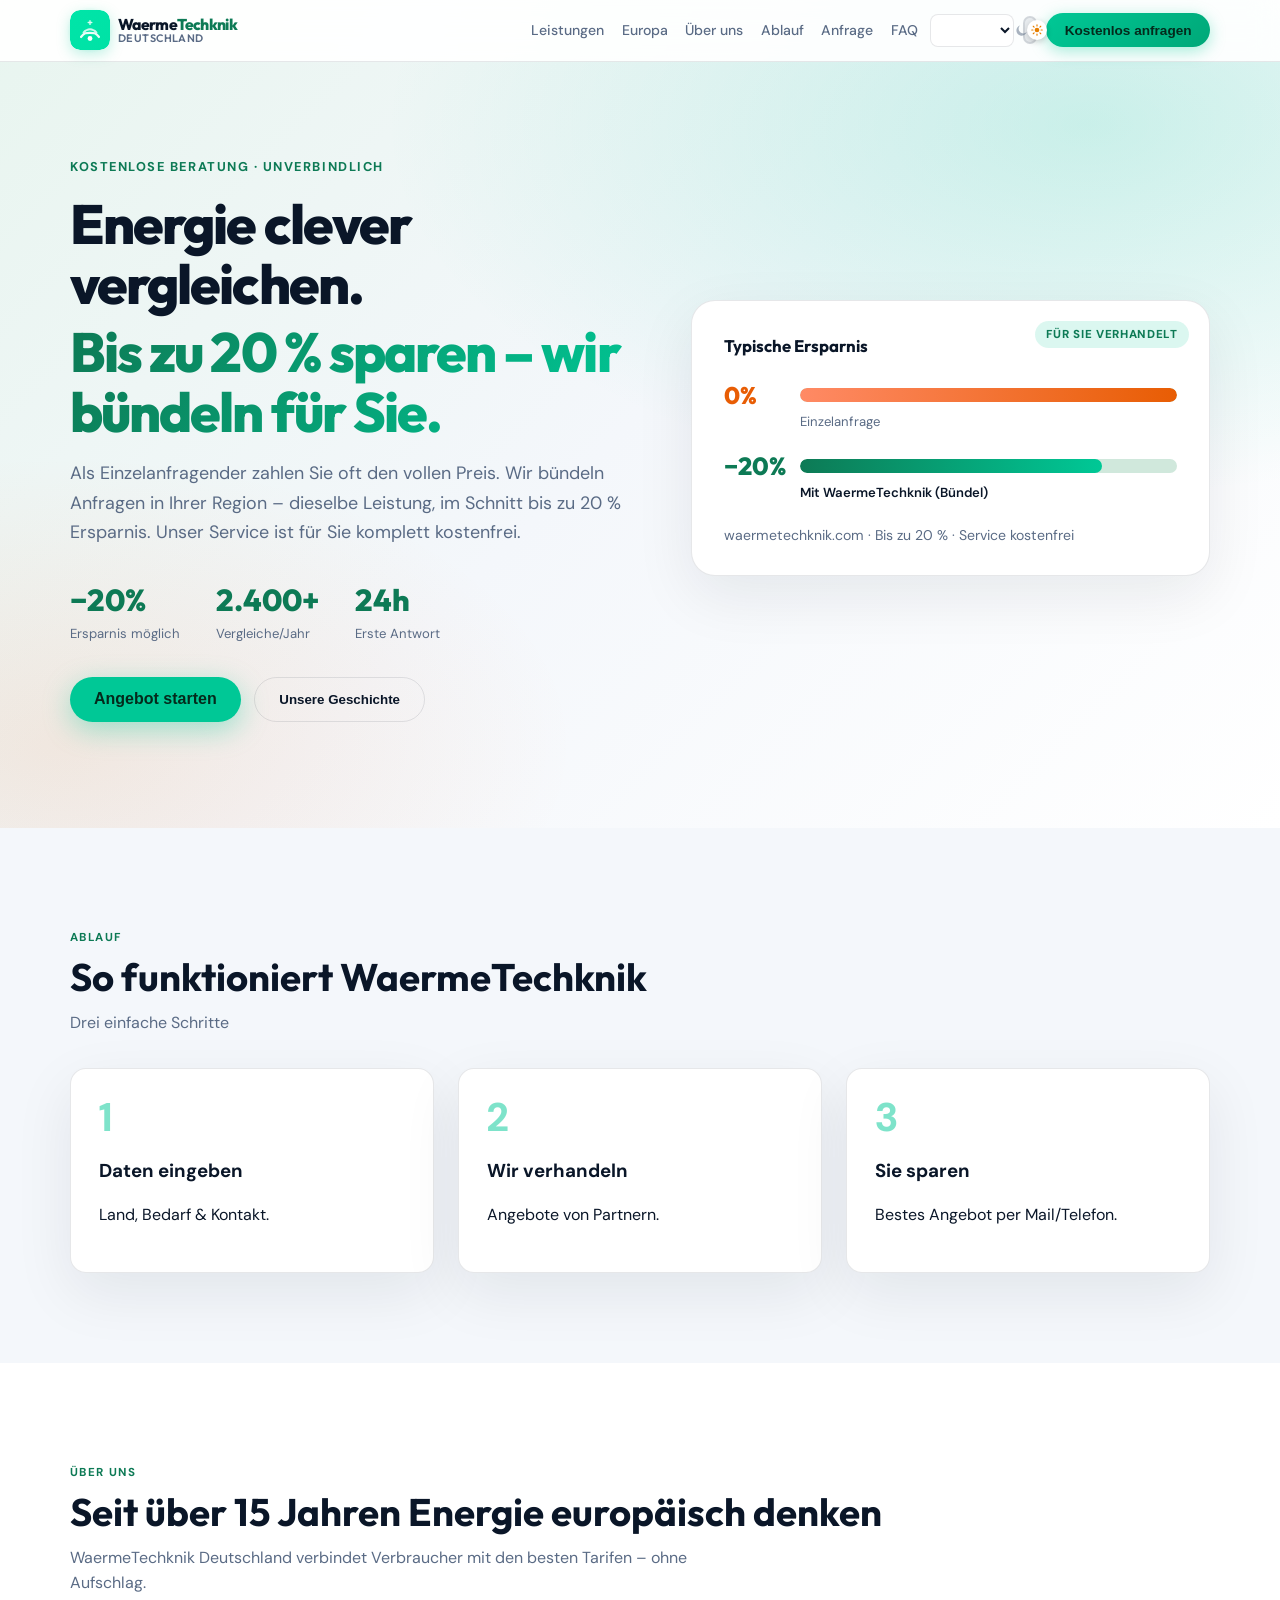
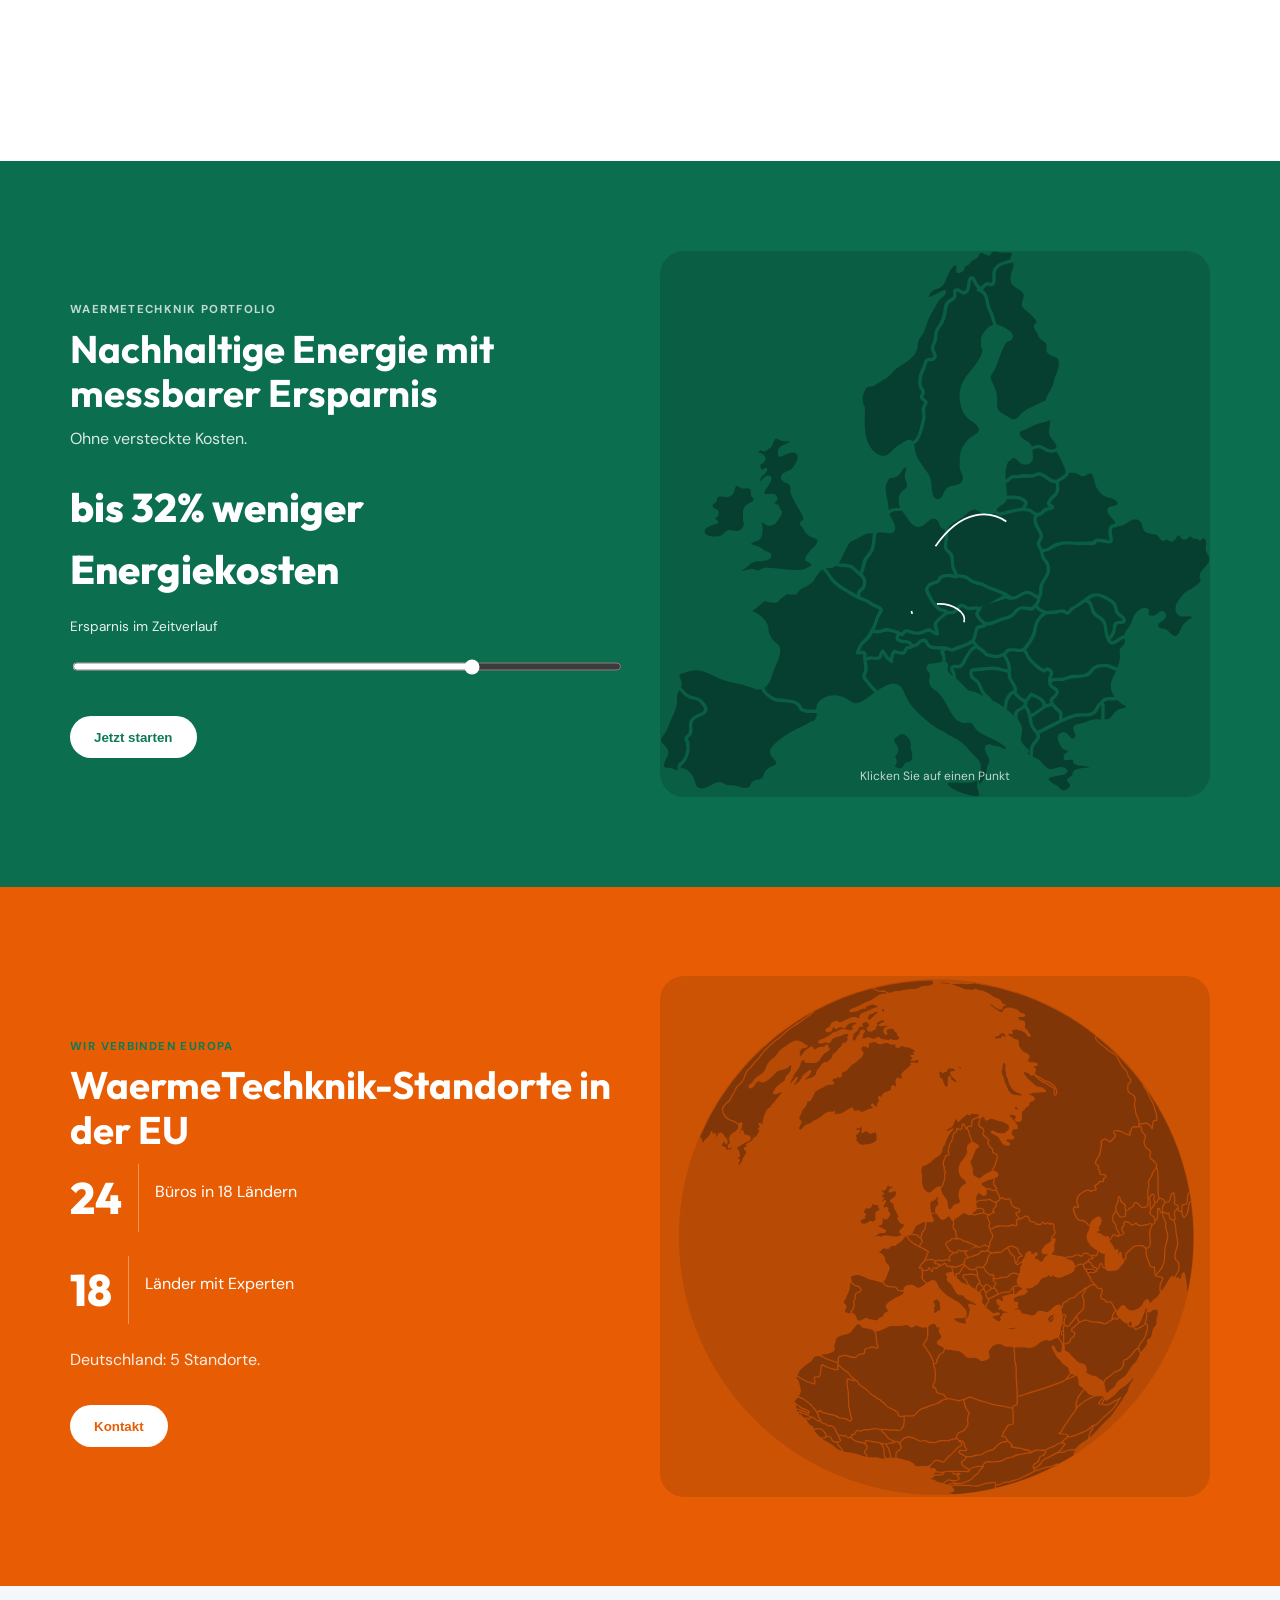
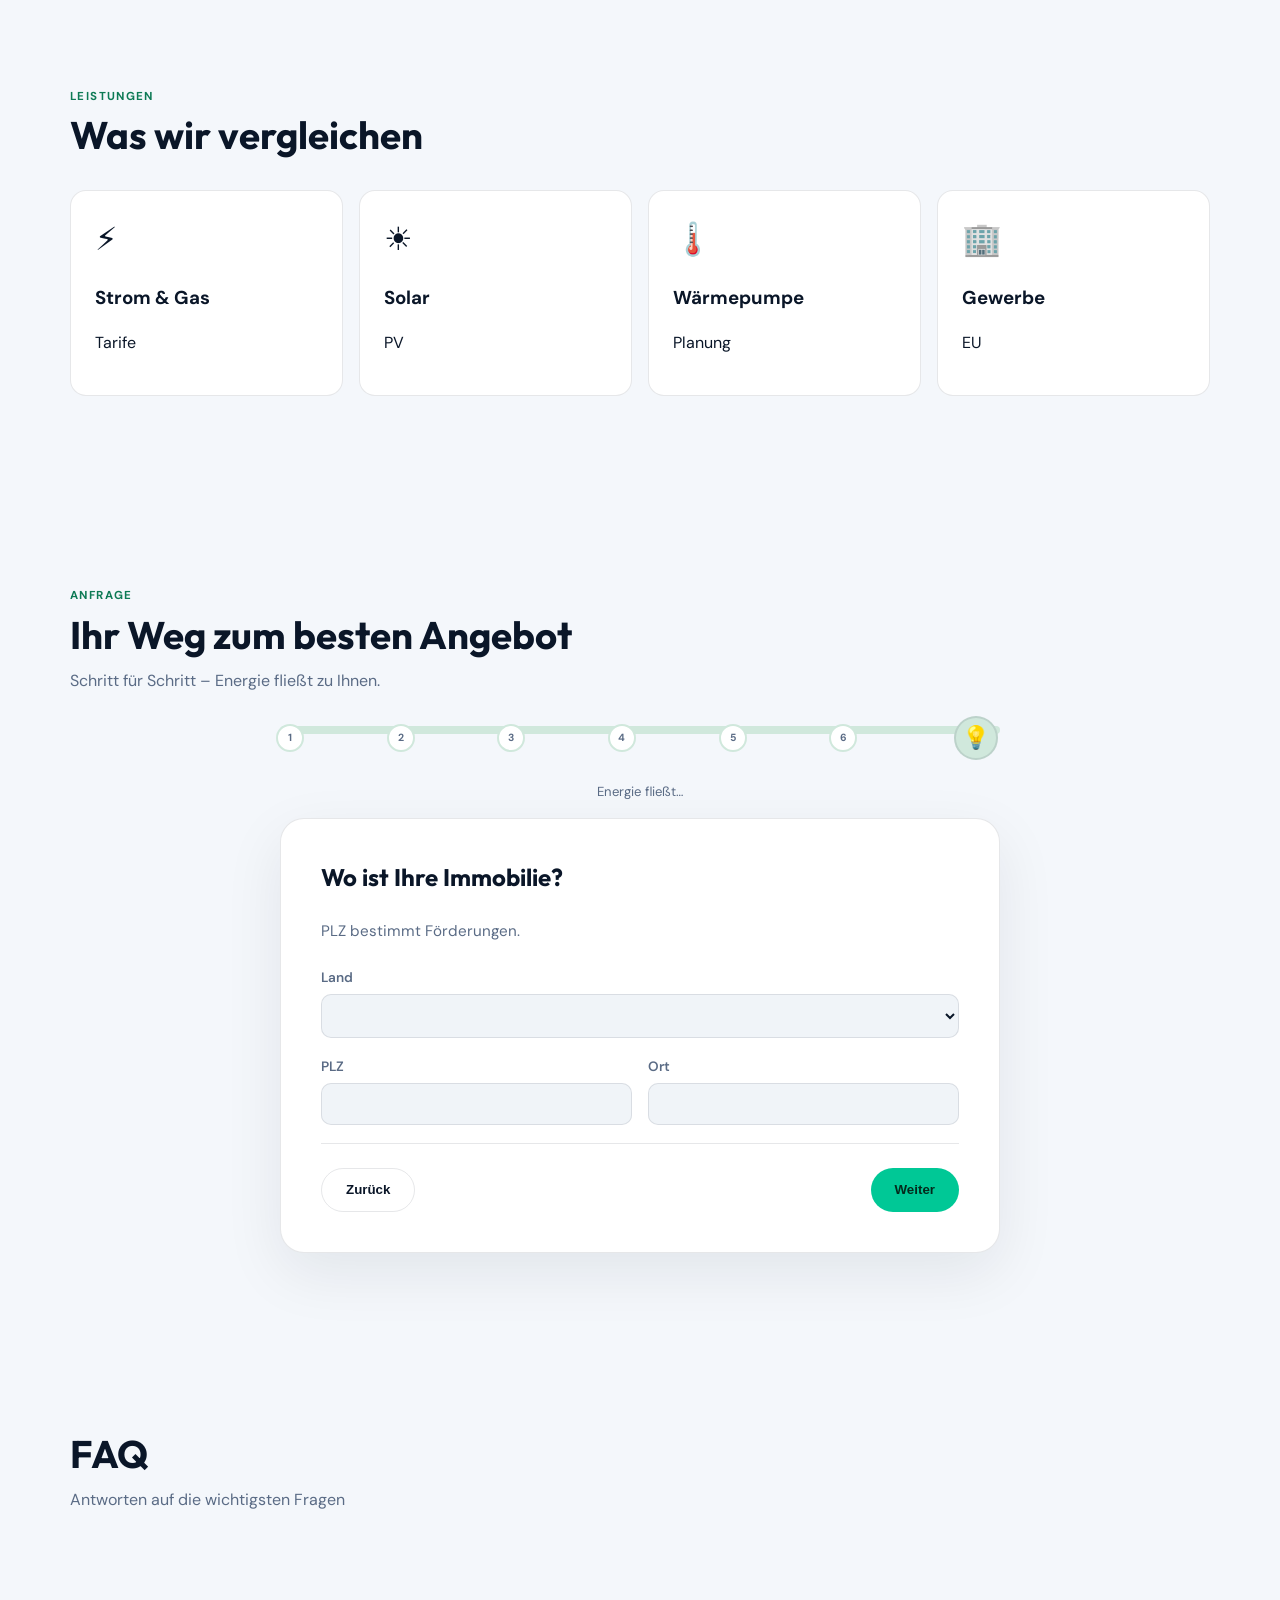
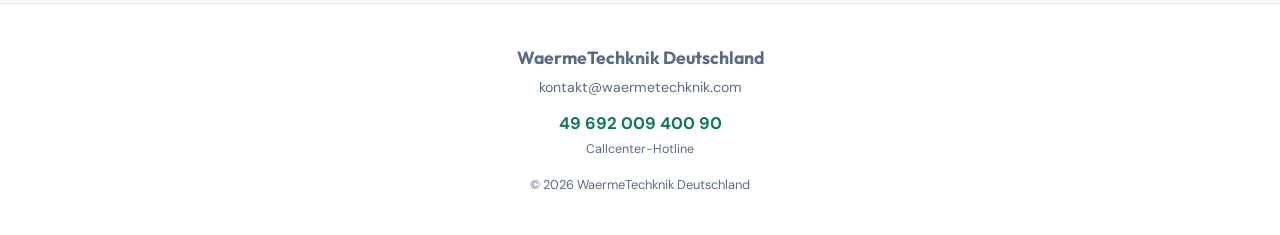
==== commit c0e1032a: "Update logo and wordmark for WaermeTechknik Deutschland. Replace the EuGreen leaf icon with a heat-t" ====
--- a/wix-embed.html
+++ b/wix-embed.html
@@ -111,13 +111,17 @@
   50% { opacity: 1; transform: scale(1.12); }
 }
 .logo-wordmark {
-  font-family: var(--font-display); font-weight: 800; font-size: 1.05rem;
-  letter-spacing: -0.04em; line-height: 1.1;
-}
-.logo-eu { color: var(--text); }
-.logo-green { color: var(--green); }
-[data-theme="dark"] .logo-green { color: var(--green-bright); }
-.logo-energy { color: var(--text-muted); font-weight: 600; font-size: 0.92rem; }
+  display: flex; flex-direction: column; gap: 0.05rem;
+  font-family: var(--font-display); font-weight: 800; font-size: 0.98rem;
+  letter-spacing: -0.04em; line-height: 1.05;
+}
+.logo-primary { color: var(--text); }
+.logo-accent { color: var(--green); }
+[data-theme="dark"] .logo-accent { color: var(--green-bright); }
+.logo-sub {
+  color: var(--text-muted); font-weight: 600; font-size: 0.68rem;
+  letter-spacing: 0.04em; text-transform: uppercase;
+}
 
 .topbar-controls { display: flex; align-items: center; gap: 0.6rem; flex-shrink: 0; }
 .topbar-select {
@@ -633,6 +637,8 @@
 @media (max-width: 900px) {
   .hero-grid, .band-grid { grid-template-columns: 1fr; }
   .how-grid { grid-template-columns: 1fr; }
+  .logo-wordmark { font-size: 0.88rem; }
+  .logo-sub { font-size: 0.62rem; }
   .nav-links { display: none; }
   .nav-toggle { display: block; }
   .topbar.open .nav-links {
@@ -651,14 +657,20 @@
     <div class="container topbar-inner">
       <button type="button" class="nav-logo scroll-top" aria-label="WaermeTechknik Deutschland">
         <span class="logo-mark" aria-hidden="true">
-        <svg class="logo-svg" width="40" height="40" viewBox="0 0 40 40">
+        <svg class="logo-svg" width="40" height="40" viewBox="0 0 40 40" aria-hidden="true">
           <defs><linearGradient id="logoGrad" x1="0" y1="0" x2="40" y2="40"><stop offset="0%" stop-color="#00e5a8"/><stop offset="100%" stop-color="#0b6e4f"/></linearGradient></defs>
           <rect width="40" height="40" rx="10" fill="url(#logoGrad)"/>
-          <path d="M20 8c-3 5-9 8-9 14a9 9 0 1 0 18 0c0-6-6-9-9-14z" fill="#fff" opacity=".95"/>
-          <path d="M17 22h6l-2 8h-4l-2-8 4 8z" fill="#00e5a8"/>
+          <path d="M11 27c3.2-4.2 5.2-4.2 9-4.2s5.8 0 9 4.2" stroke="#fff" stroke-width="2.2" stroke-linecap="round" fill="none" opacity=".92"/>
+          <path d="M13.5 22.5c2.6-3.2 4.1-3.2 6.5-3.2s3.9 0 6.5 3.2" stroke="#fff" stroke-width="1.9" stroke-linecap="round" fill="none" opacity=".78"/>
+          <path d="M16 18.5c2-2.4 3-2.4 4-2.4s2 .2 4 2.4" stroke="#00e5a8" stroke-width="1.7" stroke-linecap="round" fill="none"/>
+          <circle cx="20" cy="28.5" r="2.4" fill="#fff"/>
+          <path d="M18.2 12.5h3.6M20 10.8v3.6" stroke="#fff" stroke-width="1.4" stroke-linecap="round" opacity=".85"/>
         </svg>
         </span>
-        <span class="logo-wordmark"><span class="logo-eu">Eu</span><span class="logo-green">Green</span> <span class="logo-energy">Energy</span></span>
+        <span class="logo-wordmark">
+          <span class="logo-line1"><span class="logo-primary">Waerme</span><span class="logo-accent">Techknik</span></span>
+          <span class="logo-sub">Deutschland</span>
+        </span>
       </button>
       <button class="nav-toggle" type="button" aria-label="Menu">☰</button>
       <ul class="nav-links">
@@ -933,7 +945,7 @@
         <strong>WaermeTechknik Deutschland</strong>
         <p>kontakt@waermetechknik.com</p>
         <p class="footer-phone">
-<span class="footer-phone-num">49 692 009 400 90</span>
+          <span class="footer-phone-num">49 692 009 400 90</span>
           <span class="footer-callcenter" data-i18n="footer_callcenter">Callcenter-Hotline</span>
         </p>
       </div>
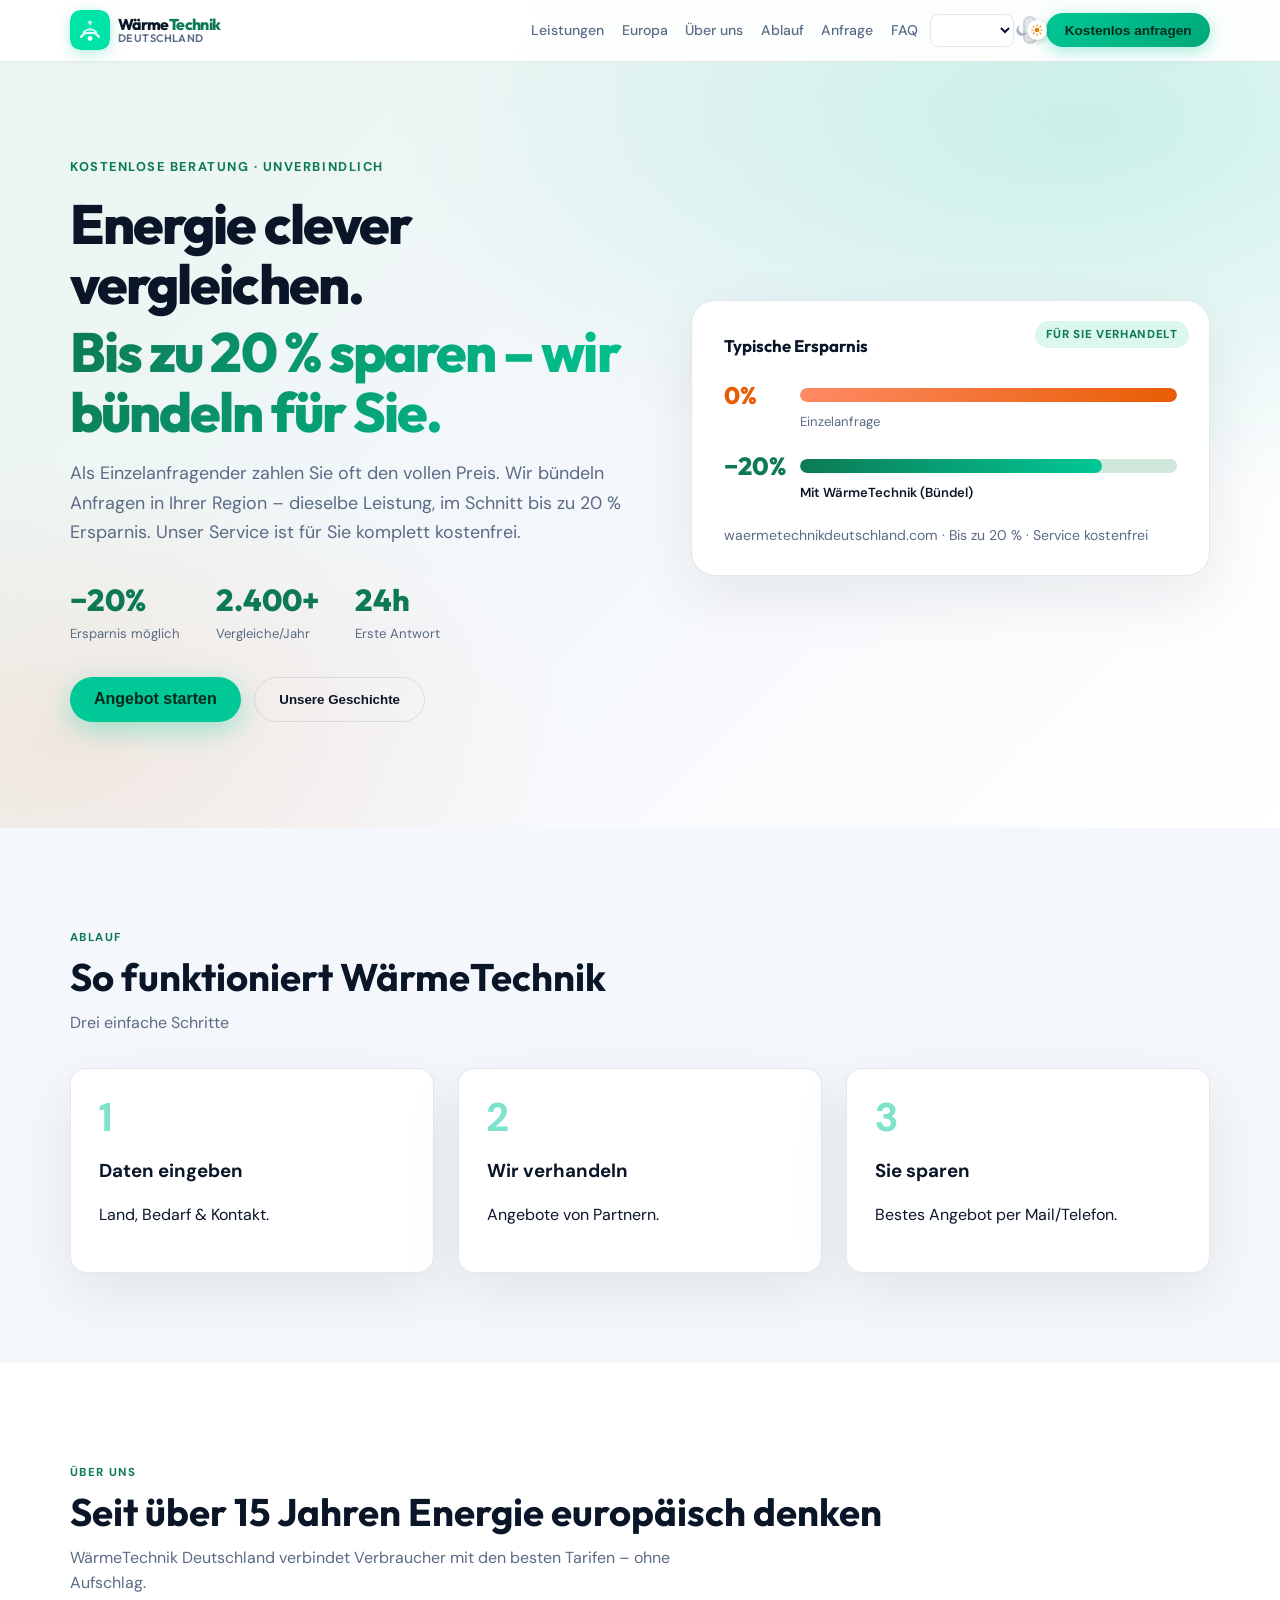
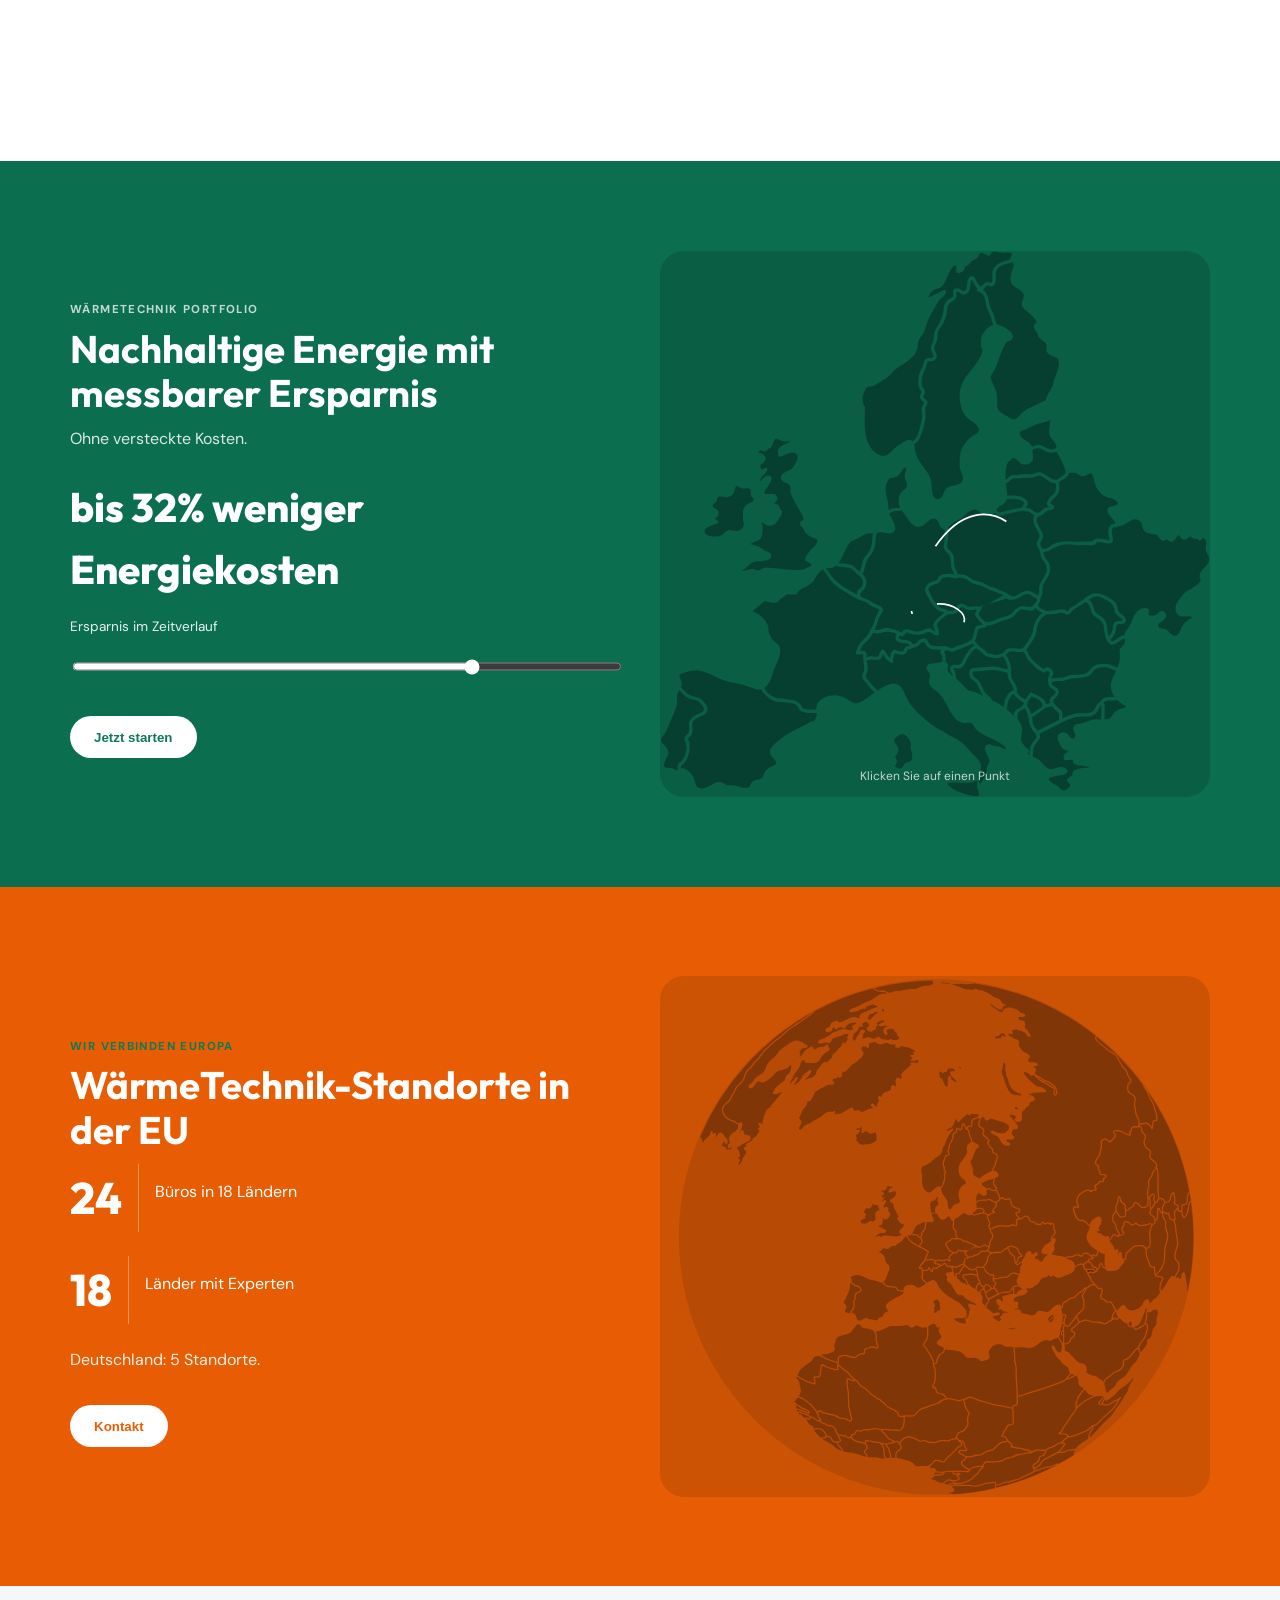
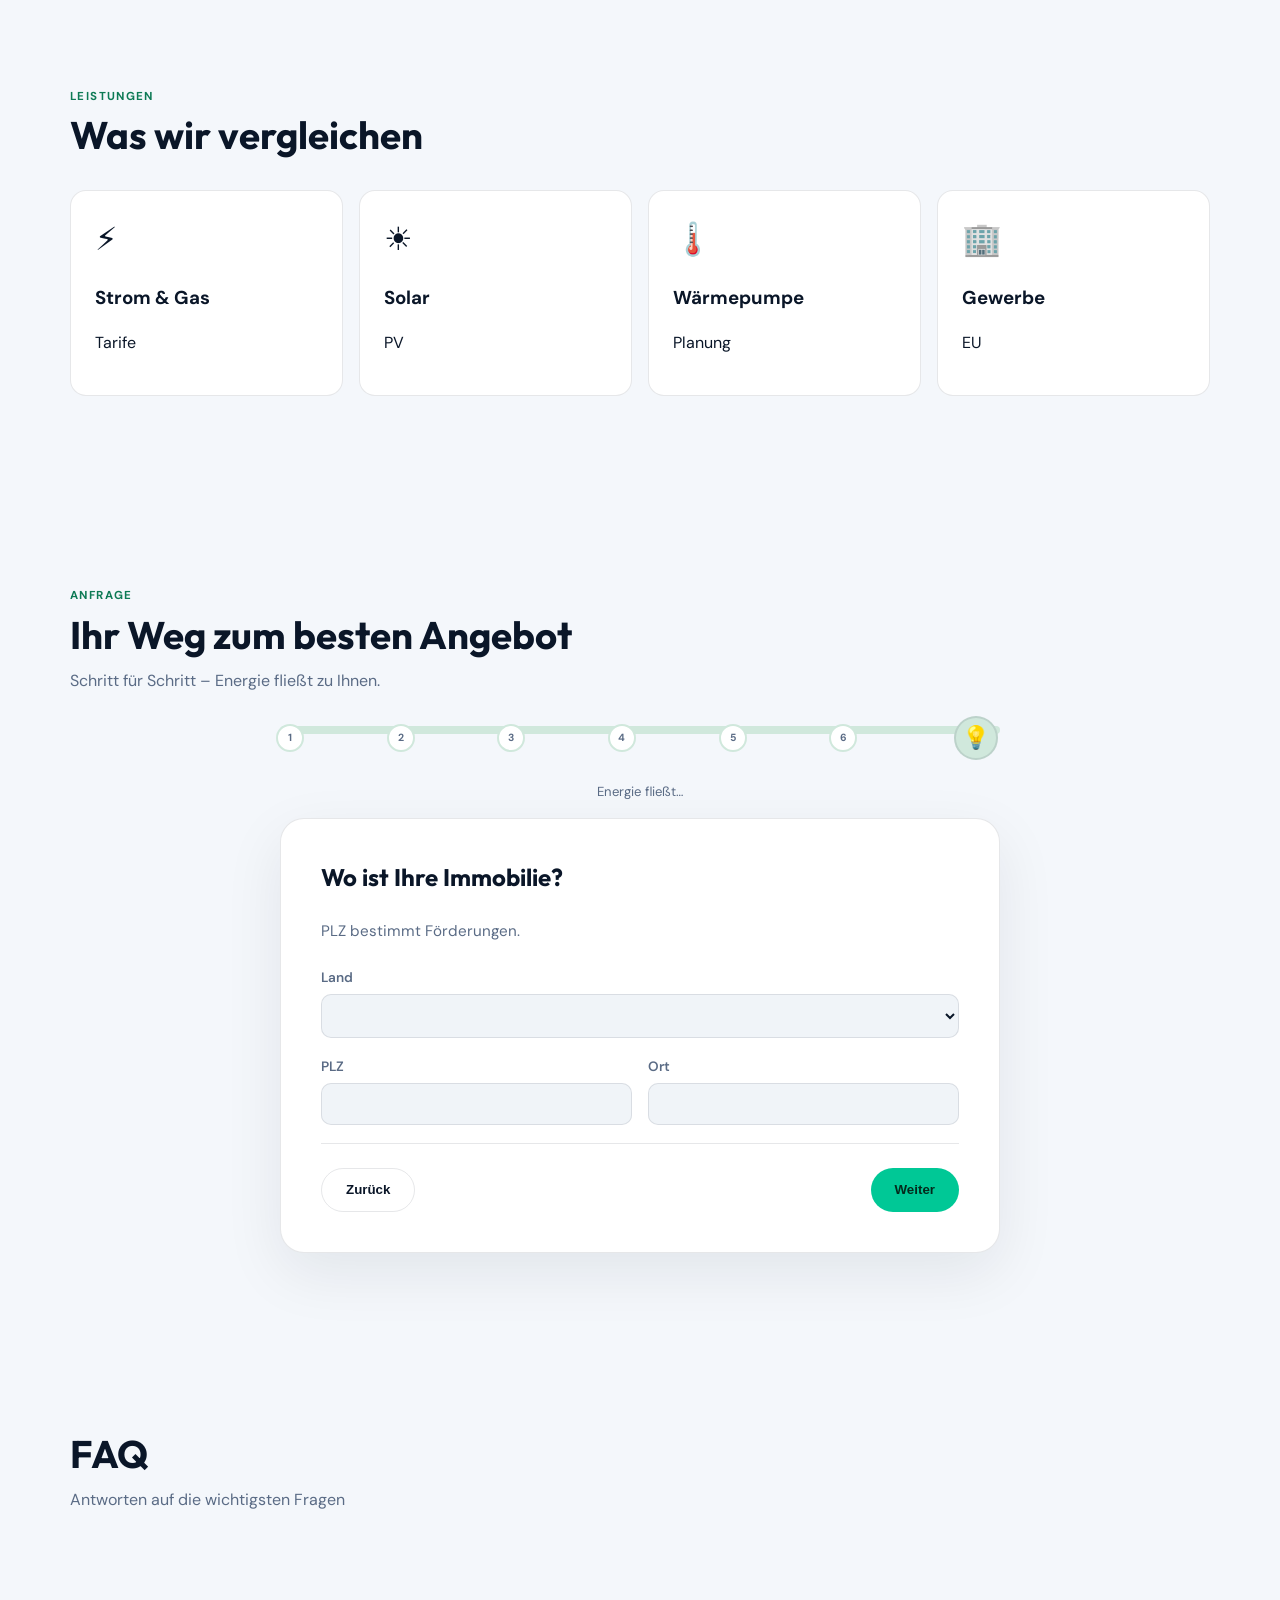
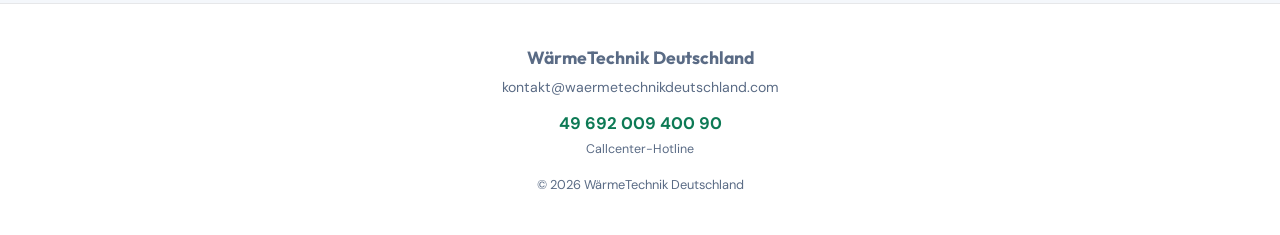
==== commit ff188de8: "Rebrand to WärmeTechnik Deutschland and fix contact domain. Use waermetechnikdeutschland.com for sit" ====
--- a/wix-embed.html
+++ b/wix-embed.html
@@ -3,13 +3,13 @@
 <head>
   <meta charset="UTF-8" />
   <meta name="viewport" content="width=device-width, initial-scale=1.0" />
-  <meta name="description" content="WaermeTechknik Deutschland – waermetechknik.com" />
-  <title>WaermeTechknik Deutschland | waermetechknik.com</title>
+  <meta name="description" content="WärmeTechnik Deutschland – waermetechnikdeutschland.com" />
+  <title>WärmeTechnik Deutschland | waermetechnikdeutschland.com</title>
   <link rel="preconnect" href="https://fonts.googleapis.com" />
   <link rel="preconnect" href="https://fonts.gstatic.com" crossorigin />
   <link href="https://fonts.googleapis.com/css2?family=DM+Sans:opsz,wght@9..40,400;9..40,600;9..40,700&family=Outfit:wght@600;700;800&display=swap" rel="stylesheet" />
   <style>
-/* WaermeTechknik Deutschland – waermetechknik.com | Light default + dark + multi-step form */
+/* WärmeTechnik Deutschland – waermetechnikdeutschland.com | Light default + dark + multi-step form */
 :root,
 [data-theme="light"] {
   --bg: #f4f7fb;
@@ -655,7 +655,7 @@
 
   <header class="topbar">
     <div class="container topbar-inner">
-      <button type="button" class="nav-logo scroll-top" aria-label="WaermeTechknik Deutschland">
+      <button type="button" class="nav-logo scroll-top" aria-label="WärmeTechnik Deutschland">
         <span class="logo-mark" aria-hidden="true">
         <svg class="logo-svg" width="40" height="40" viewBox="0 0 40 40" aria-hidden="true">
           <defs><linearGradient id="logoGrad" x1="0" y1="0" x2="40" y2="40"><stop offset="0%" stop-color="#00e5a8"/><stop offset="100%" stop-color="#0b6e4f"/></linearGradient></defs>
@@ -668,7 +668,7 @@
         </svg>
         </span>
         <span class="logo-wordmark">
-          <span class="logo-line1"><span class="logo-primary">Waerme</span><span class="logo-accent">Techknik</span></span>
+          <span class="logo-line1"><span class="logo-primary">Wärme</span><span class="logo-accent">Technik</span></span>
           <span class="logo-sub">Deutschland</span>
         </span>
       </button>
@@ -727,9 +727,9 @@
           <div class="savings-row savings-row-accent">
             <span class="savings-val savings-val-bundle">−20%</span>
             <div class="savings-track"><span class="savings-fill savings-fill-bundle"></span></div>
-            <span class="savings-label" data-i18n="save_bundle">Mit WaermeTechknik (Bündel)</span>
+            <span class="savings-label" data-i18n="save_bundle">Mit WärmeTechnik (Bündel)</span>
           </div>
-          <p class="savings-note" data-i18n="save_note">waermetechknik.com · Bis zu 20&nbsp;% · Service kostenfrei</p>
+          <p class="savings-note" data-i18n="save_note">waermetechnikdeutschland.com · Bis zu 20&nbsp;% · Service kostenfrei</p>
         </aside>
       </div>
     </section>
@@ -737,7 +737,7 @@
     <section class="section" id="ablauf">
       <div class="container">
         <p class="section-label" data-i18n="nav_how">Ablauf</p>
-        <h2 class="section-title" data-i18n="how_title">So funktioniert WaermeTechknik</h2>
+        <h2 class="section-title" data-i18n="how_title">So funktioniert WärmeTechnik</h2>
         <p class="section-lead" data-i18n="how_sub">Drei einfache Schritte</p>
         <div class="how-grid">
           <div class="how-card"><div class="num">1</div><h3 data-i18n="how1_t">Daten eingeben</h3><p data-i18n="how1_d">Land, Bedarf & Kontakt.</p></div>
@@ -751,7 +751,7 @@
       <div class="container">
         <p class="section-label" data-i18n="about_label">Über uns</p>
         <h2 class="section-title" data-i18n="about_title">Seit über 15 Jahren Energie europäisch denken</h2>
-        <p class="section-lead" data-i18n="about_lead">WaermeTechknik Deutschland verbindet Verbraucher mit den besten Tarifen – ohne Aufschlag.</p>
+        <p class="section-lead" data-i18n="about_lead">WärmeTechnik Deutschland verbindet Verbraucher mit den besten Tarifen – ohne Aufschlag.</p>
         <div class="about-copy">
           <p data-i18n="about_online"></p>
           <p data-i18n="about_bundle"></p>
@@ -763,7 +763,7 @@
     <section class="band-green section">
       <div class="container band-grid">
         <div>
-          <p class="section-label" data-i18n="green_label">WaermeTechknik Portfolio</p>
+          <p class="section-label" data-i18n="green_label">WärmeTechnik Portfolio</p>
           <h2 class="section-title" style="color:#fff" data-i18n="green_title">Nachhaltige Energie mit messbarer Ersparnis</h2>
           <p class="text-muted section-lead" data-i18n="green_lead">Ohne versteckte Kosten.</p>
           <p style="font-family:var(--font-display);font-size:2.5rem;font-weight:800;margin:1.5rem 0 0">
@@ -790,7 +790,7 @@
       <div class="container band-grid">
         <div>
           <p class="section-label" data-i18n="orange_label">Wir verbinden Europa</p>
-          <h2 class="section-title" style="color:#fff" data-i18n="orange_title">WaermeTechknik-Standorte in der EU</h2>
+          <h2 class="section-title" style="color:#fff" data-i18n="orange_title">WärmeTechnik-Standorte in der EU</h2>
           <div class="office-stat">
             <div class="office-stat-num">24</div>
             <div class="office-stat-divider"></div>
@@ -809,8 +809,8 @@
           <div id="globe-fx" class="globe-fx"></div>
           <p class="globe-phase" id="globe-phase-label"></p>
           <div class="globe-brand" id="globe-brand">
-            <span class="globe-brand-name">WaermeTechknik Deutschland</span>
-            <small>waermetechknik.com</small>
+            <span class="globe-brand-name">WärmeTechnik Deutschland</span>
+            <small>waermetechnikdeutschland.com</small>
           </div>
         </div>
       </div>
@@ -849,7 +849,7 @@
           <p id="bulb-label" style="text-align:center;font-size:0.82rem;color:var(--text-muted);margin:-1rem 0 1rem" data-i18n="bulb_charge">Energie fließt…</p>
 
           <form id="eugreen-form" class="wizard-card" data-wix-form="EuGreenLeads">
-            <input type="hidden" name="brand" value="WaermeTechknik Deutschland" />
+            <input type="hidden" name="brand" value="WärmeTechnik Deutschland" />
             <input type="hidden" id="field-country" name="country" />
 
             <div class="wizard-step active" data-step="0">
@@ -942,15 +942,15 @@
   <footer class="footer">
     <div class="container footer-inner">
       <div class="footer-brand">
-        <strong>WaermeTechknik Deutschland</strong>
-        <p>kontakt@waermetechknik.com</p>
+        <strong>WärmeTechnik Deutschland</strong>
+        <p>kontakt@waermetechnikdeutschland.com</p>
         <p class="footer-phone">
           <span class="footer-phone-num">49 692 009 400 90</span>
           <span class="footer-callcenter" data-i18n="footer_callcenter">Callcenter-Hotline</span>
         </p>
       </div>
     </div>
-    <div class="container footer-copy">© 2026 WaermeTechknik Deutschland</div>
+    <div class="container footer-copy">© 2026 WärmeTechnik Deutschland</div>
   </footer>
 
   <div id="success-modal" class="modal-overlay">
@@ -963,7 +963,7 @@
   </div>
 
   <script>
-/* WaermeTechknik Deutschland – geo positions on map viewBox 0 0 483 480 (sennder map-animation) */
+/* WärmeTechnik Deutschland – geo positions on map viewBox 0 0 483 480 (sennder map-animation) */
 window.EUR_GEO = function (lon, lat) {
   const x = ((lon + 11) / 43) * 483;
   const y = ((71 - lat) / 36) * 480;
@@ -974,30 +974,30 @@
   DE: {
     name: "Deutschland", flag: "🇩🇪",
     offices: [
-      { city: "Berlin", address: "Friedrichstraße 68, 10117 Berlin", phone: "+49 30 1234 5601", email: "de-berlin@waermetechknik.com", lon: 13.405, lat: 52.52 },
-      { city: "München", address: "Leopoldstraße 112, 80802 München", phone: "+49 89 1234 5602", email: "de-muenchen@waermetechknik.com", lon: 11.582, lat: 48.135 },
-      { city: "Hamburg", address: "Speersort 1, 20095 Hamburg", phone: "+49 40 1234 5603", email: "de-hamburg@waermetechknik.com", lon: 9.993, lat: 53.551 },
-      { city: "Köln", address: "Domstraße 10, 50667 Köln", phone: "+49 221 1234 5604", email: "de-koeln@waermetechknik.com", lon: 6.9603, lat: 50.9375 },
-      { city: "Frankfurt", address: "Zeil 106, 60313 Frankfurt", phone: "+49 69 1234 5605", email: "de-frankfurt@waermetechknik.com", lon: 8.6821, lat: 50.1109 }
+      { city: "Berlin", address: "Friedrichstraße 68, 10117 Berlin", phone: "+49 30 1234 5601", email: "de-berlin@waermetechnikdeutschland.com", lon: 13.405, lat: 52.52 },
+      { city: "München", address: "Leopoldstraße 112, 80802 München", phone: "+49 89 1234 5602", email: "de-muenchen@waermetechnikdeutschland.com", lon: 11.582, lat: 48.135 },
+      { city: "Hamburg", address: "Speersort 1, 20095 Hamburg", phone: "+49 40 1234 5603", email: "de-hamburg@waermetechnikdeutschland.com", lon: 9.993, lat: 53.551 },
+      { city: "Köln", address: "Domstraße 10, 50667 Köln", phone: "+49 221 1234 5604", email: "de-koeln@waermetechnikdeutschland.com", lon: 6.9603, lat: 50.9375 },
+      { city: "Frankfurt", address: "Zeil 106, 60313 Frankfurt", phone: "+49 69 1234 5605", email: "de-frankfurt@waermetechnikdeutschland.com", lon: 8.6821, lat: 50.1109 }
     ]
   },
-  FR: { name: "Frankreich", flag: "🇫🇷", offices: [{ city: "Paris", address: "24 rue Petrelle, 75009 Paris", phone: "+33 1 89 71 09 02", email: "fr@waermetechknik.com", lon: 2.3522, lat: 48.8566 }] },
-  NL: { name: "Niederlande", flag: "🇳🇱", offices: [{ city: "Amsterdam", address: "Trompenburgstraat 2c, 1079 TX", phone: "+31 20 808 0243", email: "nl@waermetechknik.com", lon: 4.9041, lat: 52.3676 }] },
-  IT: { name: "Italien", flag: "🇮🇹", offices: [{ city: "Milano", address: "Via Arbe 49, 20125 Milano", phone: "+39 02 8295 4676", email: "it@waermetechknik.com", lon: 9.19, lat: 45.4642 }] },
-  ES: { name: "Spanien", flag: "🇪🇸", offices: [{ city: "Barcelona", address: "Avinguda Diagonal 123", phone: "+34 639 98 53 09", email: "es@waermetechknik.com", lon: 2.1734, lat: 41.3851 }] },
-  PL: { name: "Polen", flag: "🇵🇱", offices: [{ city: "Wrocław", address: "ul. Powstańców Śląskich 17", phone: "+48 71 881 03 40", email: "pl@waermetechknik.com", lon: 17.0385, lat: 51.1079 }] },
-  AT: { name: "Österreich", flag: "🇦🇹", offices: [{ city: "Wien", address: "Mariahilfer Straße 88, 1070 Wien", phone: "+43 1 234 5606", email: "at@waermetechknik.com", lon: 16.3738, lat: 48.2082 }] },
-  BE: { name: "Belgien", flag: "🇧🇪", offices: [{ city: "Brüssel", address: "Avenue Louise 250", phone: "+32 2 808 0243", email: "be@waermetechknik.com", lon: 4.3517, lat: 50.8503 }] },
-  PT: { name: "Portugal", flag: "🇵🇹", offices: [{ city: "Lissabon", address: "Av. da Liberdade 110", phone: "+351 21 123 4567", email: "pt@waermetechknik.com", lon: -9.1393, lat: 38.7223 }] },
-  SE: { name: "Schweden", flag: "🇸🇪", offices: [{ city: "Stockholm", address: "Kungsgatan 33", phone: "+46 8 123 4567", email: "se@waermetechknik.com", lon: 18.0686, lat: 59.3293 }] },
-  DK: { name: "Dänemark", flag: "🇩🇰", offices: [{ city: "Kopenhagen", address: "Vesterbrogade 6", phone: "+45 33 123 456", email: "dk@waermetechknik.com", lon: 12.5683, lat: 55.6761 }] },
-  CZ: { name: "Tschechien", flag: "🇨🇿", offices: [{ city: "Prag", address: "Václavské nám. 28", phone: "+420 222 123 456", email: "cz@waermetechknik.com", lon: 14.4378, lat: 50.0755 }] },
-  RO: { name: "Rumänien", flag: "🇷🇴", offices: [{ city: "Bukarest", address: "Str. Progresului 1-3", phone: "+40 371 700 442", email: "ro@waermetechknik.com", lon: 26.1025, lat: 44.4268 }] },
-  LV: { name: "Lettland", flag: "🇱🇻", offices: [{ city: "Riga", address: "Krišjāņa Valdemāra iela 62", phone: "+371 63 588 681", email: "lv@waermetechknik.com", lon: 24.1052, lat: 56.9496 }] },
-  IE: { name: "Irland", flag: "🇮🇪", offices: [{ city: "Dublin", address: "Grand Canal Dock", phone: "+353 1 234 5678", email: "ie@waermetechknik.com", lon: -6.2603, lat: 53.3498 }] },
-  GR: { name: "Griechenland", flag: "🇬🇷", offices: [{ city: "Athen", address: "Leof. Vasilissis Sofias 45", phone: "+30 210 123 4567", email: "gr@waermetechknik.com", lon: 23.7275, lat: 37.9838 }] },
-  HU: { name: "Ungarn", flag: "🇭🇺", offices: [{ city: "Budapest", address: "Andrássy út 60", phone: "+36 1 234 5678", email: "hu@waermetechknik.com", lon: 19.0402, lat: 47.4979 }] },
-  FI: { name: "Finnland", flag: "🇫🇮", offices: [{ city: "Helsinki", address: "Mannerheimintie 12", phone: "+358 9 123 4567", email: "fi@waermetechknik.com", lon: 24.9384, lat: 60.1699 }] }
+  FR: { name: "Frankreich", flag: "🇫🇷", offices: [{ city: "Paris", address: "24 rue Petrelle, 75009 Paris", phone: "+33 1 89 71 09 02", email: "fr@waermetechnikdeutschland.com", lon: 2.3522, lat: 48.8566 }] },
+  NL: { name: "Niederlande", flag: "🇳🇱", offices: [{ city: "Amsterdam", address: "Trompenburgstraat 2c, 1079 TX", phone: "+31 20 808 0243", email: "nl@waermetechnikdeutschland.com", lon: 4.9041, lat: 52.3676 }] },
+  IT: { name: "Italien", flag: "🇮🇹", offices: [{ city: "Milano", address: "Via Arbe 49, 20125 Milano", phone: "+39 02 8295 4676", email: "it@waermetechnikdeutschland.com", lon: 9.19, lat: 45.4642 }] },
+  ES: { name: "Spanien", flag: "🇪🇸", offices: [{ city: "Barcelona", address: "Avinguda Diagonal 123", phone: "+34 639 98 53 09", email: "es@waermetechnikdeutschland.com", lon: 2.1734, lat: 41.3851 }] },
+  PL: { name: "Polen", flag: "🇵🇱", offices: [{ city: "Wrocław", address: "ul. Powstańców Śląskich 17", phone: "+48 71 881 03 40", email: "pl@waermetechnikdeutschland.com", lon: 17.0385, lat: 51.1079 }] },
+  AT: { name: "Österreich", flag: "🇦🇹", offices: [{ city: "Wien", address: "Mariahilfer Straße 88, 1070 Wien", phone: "+43 1 234 5606", email: "at@waermetechnikdeutschland.com", lon: 16.3738, lat: 48.2082 }] },
+  BE: { name: "Belgien", flag: "🇧🇪", offices: [{ city: "Brüssel", address: "Avenue Louise 250", phone: "+32 2 808 0243", email: "be@waermetechnikdeutschland.com", lon: 4.3517, lat: 50.8503 }] },
+  PT: { name: "Portugal", flag: "🇵🇹", offices: [{ city: "Lissabon", address: "Av. da Liberdade 110", phone: "+351 21 123 4567", email: "pt@waermetechnikdeutschland.com", lon: -9.1393, lat: 38.7223 }] },
+  SE: { name: "Schweden", flag: "🇸🇪", offices: [{ city: "Stockholm", address: "Kungsgatan 33", phone: "+46 8 123 4567", email: "se@waermetechnikdeutschland.com", lon: 18.0686, lat: 59.3293 }] },
+  DK: { name: "Dänemark", flag: "🇩🇰", offices: [{ city: "Kopenhagen", address: "Vesterbrogade 6", phone: "+45 33 123 456", email: "dk@waermetechnikdeutschland.com", lon: 12.5683, lat: 55.6761 }] },
+  CZ: { name: "Tschechien", flag: "🇨🇿", offices: [{ city: "Prag", address: "Václavské nám. 28", phone: "+420 222 123 456", email: "cz@waermetechnikdeutschland.com", lon: 14.4378, lat: 50.0755 }] },
+  RO: { name: "Rumänien", flag: "🇷🇴", offices: [{ city: "Bukarest", address: "Str. Progresului 1-3", phone: "+40 371 700 442", email: "ro@waermetechnikdeutschland.com", lon: 26.1025, lat: 44.4268 }] },
+  LV: { name: "Lettland", flag: "🇱🇻", offices: [{ city: "Riga", address: "Krišjāņa Valdemāra iela 62", phone: "+371 63 588 681", email: "lv@waermetechnikdeutschland.com", lon: 24.1052, lat: 56.9496 }] },
+  IE: { name: "Irland", flag: "🇮🇪", offices: [{ city: "Dublin", address: "Grand Canal Dock", phone: "+353 1 234 5678", email: "ie@waermetechnikdeutschland.com", lon: -6.2603, lat: 53.3498 }] },
+  GR: { name: "Griechenland", flag: "🇬🇷", offices: [{ city: "Athen", address: "Leof. Vasilissis Sofias 45", phone: "+30 210 123 4567", email: "gr@waermetechnikdeutschland.com", lon: 23.7275, lat: 37.9838 }] },
+  HU: { name: "Ungarn", flag: "🇭🇺", offices: [{ city: "Budapest", address: "Andrássy út 60", phone: "+36 1 234 5678", email: "hu@waermetechnikdeutschland.com", lon: 19.0402, lat: 47.4979 }] },
+  FI: { name: "Finnland", flag: "🇫🇮", offices: [{ city: "Helsinki", address: "Mannerheimintie 12", phone: "+358 9 123 4567", email: "fi@waermetechnikdeutschland.com", lon: 24.9384, lat: 60.1699 }] }
 };
 
 window.EUR_MAP_COUNTRIES = Object.keys(window.EUR_LOCATIONS).map((id) => {
@@ -1010,7 +1010,7 @@
   const p = window.EUR_GEO(o.lon, o.lat);
   return { id: "DE", index: i, city: o.city, x: p.x, y: p.y };
 });
-/* WaermeTechknik Deutschland – i18n */
+/* WärmeTechnik Deutschland – i18n */
 window.EUGREEN_LANGS = {
   de: "Deutsch", en: "English", es: "Español", fr: "Français", tr: "Türkçe",
   it: "Italiano", nl: "Nederlands", pl: "Polski", pt: "Português", sv: "Svenska",
@@ -1023,8 +1023,8 @@
 
 const T = {
   de: {
-    metaTitle: "WaermeTechknik Deutschland | Energieberatung für ganz Europa",
-    metaDesc: "WaermeTechknik Deutschland – Bündelkraft für Strom, Solar & Wärmepumpe. Bis zu 20% günstiger. Kostenlose Beratung.",
+    metaTitle: "WärmeTechnik Deutschland | Energieberatung für ganz Europa",
+    metaDesc: "WärmeTechnik Deutschland – Bündelkraft für Strom, Solar & Wärmepumpe. Bis zu 20% günstiger. Kostenlose Beratung.",
     nav_services: "Leistungen", nav_europe: "Europa", nav_about: "Über uns", nav_how: "Ablauf", nav_form: "Anfrage", nav_faq: "FAQ",
     nav_cta: "Kostenlos anfragen", theme_light: "Hell", theme_dark: "Dunkel",
     hero_kicker: "Kostenlose Beratung · Unverbindlich",
@@ -1033,28 +1033,28 @@
     hero_desc: "Als Einzelanfragender zahlen Sie oft den vollen Preis. Wir bündeln Anfragen in Ihrer Region – dieselbe Leistung, im Schnitt bis zu 20 % Ersparnis. Unser Service ist für Sie komplett kostenfrei.",
     hero_stat1: "Ersparnis möglich", hero_stat2: "Vergleiche/Jahr", hero_stat3: "Erste Antwort",
     hero_cta: "Angebot starten", hero_cta2: "Unsere Geschichte",
-    savings_card_title: "Typische Ersparnis", save_solo: "Einzelanfrage", save_bundle: "Mit WaermeTechknik (Bündel)",
-    save_note: "waermetechknik.com · Bis zu 20 % · Service kostenfrei", save_highlight: "Für Sie verhandelt",
-    how_title: "So funktioniert WaermeTechknik", how_sub: "Drei einfache Schritte",
+    savings_card_title: "Typische Ersparnis", save_solo: "Einzelanfrage", save_bundle: "Mit WärmeTechnik (Bündel)",
+    save_note: "waermetechnikdeutschland.com · Bis zu 20 % · Service kostenfrei", save_highlight: "Für Sie verhandelt",
+    how_title: "So funktioniert WärmeTechnik", how_sub: "Drei einfache Schritte",
     how1_t: "Daten eingeben", how1_d: "Land, Bedarf & Kontakt – in wenigen Minuten.",
     how2_t: "Wir verhandeln", how2_d: "Experten holen Angebote bei zertifizierten Partnern ein.",
     how3_t: "Sie sparen", how3_d: "Bestes Preis-Leistungs-Verhältnis – per Mail oder Rückruf.",
     partners_title: "Partner & Anbieter",
     about_label: "Über uns", about_title: "Seit über 15 Jahren Energie europäisch denken",
-    about_lead: "WaermeTechknik Deutschland (waermetechknik.com) verbindet Verbraucher und Gewerbe mit den besten Tarifen und Installateuren – unabhängig, transparent und ohne Aufschlag.",
+    about_lead: "WärmeTechnik Deutschland (waermetechnikdeutschland.com) verbindet Verbraucher und Gewerbe mit den besten Tarifen und Installateuren – unabhängig, transparent und ohne Aufschlag.",
     timeline: [
       { y: "2010", t: "Gründung in Deutschland", d: "Start als unabhängige Energieberatung mit Fokus Strom & Gas." },
       { y: "2014", t: "Regionale Online-Büros", d: "Digitale Beratung in DE – Berlin, München, Hamburg, Köln, Frankfurt und weitere Regionen." },
       { y: "2018", t: "EU-Expansion", d: "Erste Märkte in Benelux, Frankreich, Italien und Iberien." },
       { y: "2022", t: "Solar & Wärmepumpe", d: "Komplettangebote für PV, Speicher und Wärmepumpen aus einer Hand." },
-      { y: "2026", t: "WaermeTechknik Deutschland", d: "Rebrand zu waermetechknik.com – 2.400+ Vergleiche, 18 Länder, 24 Partner-Hubs." }
+      { y: "2026", t: "WärmeTechnik Deutschland", d: "Rebrand zu waermetechnikdeutschland.com – 2.400+ Vergleiche, 18 Länder, 24 Partner-Hubs." }
     ],
-    green_label: "WaermeTechknik Portfolio", green_title: "Nachhaltige Energie mit messbarer Ersparnis",
+    green_label: "WärmeTechnik Portfolio", green_title: "Nachhaltige Energie mit messbarer Ersparnis",
     green_lead: "Wir finden Tarife und Anlagen, die zu Ihrem Gebäude passen – ohne versteckte Kosten.",
     savings_upto: "bis", savings_less: "weniger Energiekosten", savings_time: "Ersparnis im Zeitverlauf", green_cta: "Jetzt starten",
     map_hint: "Klicken Sie auf einen Punkt – Schließen mit ✕ oder außerhalb",
     panel_close: "Schließen",
-    orange_label: "Wir verbinden Europa", orange_title: "WaermeTechknik-Standorte in der gesamten EU",
+    orange_label: "Wir verbinden Europa", orange_title: "WärmeTechnik-Standorte in der gesamten EU",
     orange_stat1: "Büros & Partner-Hubs in 18 Ländern", orange_stat2: "Länder mit lokalen Experten",
     orange_de: "Deutschland: 5 Standorte – Berlin, München, Hamburg, Köln, Frankfurt.",
     orange_cta: "Kontakt",
@@ -1078,7 +1078,7 @@
     firstName: "Vorname", lastName: "Nachname", email: "E-Mail", phone: "Telefon",
     contact_email: "E-Mail", contact_phone: "Telefon", contact_both: "Beides",
     message_ph: "Optional: Vertrag, Solar, Wärmepumpe…",
-    faq_title: "Häufige Fragen", faq1_q: "Kostet WaermeTechknik etwas?", faq1_a: "Nein. Beratung ist kostenfrei – wir werden von Partnern provisioniert, ohne Aufschlag für Sie.",
+    faq_title: "Häufige Fragen", faq1_q: "Kostet WärmeTechnik etwas?", faq1_a: "Nein. Beratung ist kostenfrei – wir werden von Partnern provisioniert, ohne Aufschlag für Sie.",
     faq2_q: "Warum günstiger?", faq2_a: "Sie müssen nichts selbst bündeln: Wir sammeln Anfragen in Ihrer Region und verhandeln bessere Konditionen – oft bis zu 20 % Ersparnis bei gleicher Leistung.",
     faq3_q: "Welche Länder?", faq3_a: "18 EU-Märkte. Deutschland: Berlin, München, Hamburg, Köln, Frankfurt.",
     footer_legal: "Rechtliches", footer_contact: "Kontakt", footer_privacy: "Datenschutz",
@@ -1086,8 +1086,8 @@
     bulb_ready: "Energie bereit!", bulb_charge: "Energie fließt…", modal_ok: "OK"
   },
   en: {
-    metaTitle: "WaermeTechknik Deutschland | Energy consulting across Europe",
-    metaDesc: "WaermeTechknik Deutschland – bulk buying for electricity, solar & heat pumps. Up to 20% cheaper. Free advice.",
+    metaTitle: "WärmeTechnik Deutschland | Energy consulting across Europe",
+    metaDesc: "WärmeTechnik Deutschland – bulk buying for electricity, solar & heat pumps. Up to 20% cheaper. Free advice.",
     nav_services: "Services", nav_europe: "Europe", nav_about: "About us", nav_how: "How it works", nav_form: "Request", nav_faq: "FAQ",
     nav_cta: "Free quote", theme_light: "Light", theme_dark: "Dark",
     hero_kicker: "Free advice · No obligation",
@@ -1096,28 +1096,28 @@
     hero_desc: "On your own you often pay full price. We bundle requests in your area – same service, typically up to 20% savings. Our service is completely free.",
     hero_stat1: "Possible savings", hero_stat2: "Quotes/year", hero_stat3: "First response",
     hero_cta: "Start quote", hero_cta2: "Our story",
-    savings_card_title: "Typical savings", save_solo: "Solo enquiry", save_bundle: "Via WaermeTechknik (bundle)",
-    save_note: "waermetechknik.com · Up to 20% · Free service", save_highlight: "We negotiate",
-    how_title: "How WaermeTechknik works", how_sub: "Three simple steps",
+    savings_card_title: "Typical savings", save_solo: "Solo enquiry", save_bundle: "Via WärmeTechnik (bundle)",
+    save_note: "waermetechnikdeutschland.com · Up to 20% · Free service", save_highlight: "We negotiate",
+    how_title: "How WärmeTechnik works", how_sub: "Three simple steps",
     how1_t: "Enter details", how1_d: "Country, needs & contact in minutes.",
     how2_t: "We negotiate", how2_d: "Experts collect offers from certified partners.",
     how3_t: "You save", how3_d: "Best value – by email or callback.",
     partners_title: "Partners & providers",
     about_label: "About us", about_title: "Over 15 years of European energy expertise",
-    about_lead: "WaermeTechknik Deutschland (waermetechknik.com) connects households and businesses with the best tariffs and installers – independent, transparent, no markup.",
+    about_lead: "WärmeTechnik Deutschland (waermetechnikdeutschland.com) connects households and businesses with the best tariffs and installers – independent, transparent, no markup.",
     timeline: [
       { y: "2010", t: "Founded in Germany", d: "Independent energy consulting for electricity & gas." },
       { y: "2014", t: "5 DE locations", d: "Berlin, Munich, Hamburg, Cologne, Frankfurt." },
       { y: "2018", t: "EU expansion", d: "Benelux, France, Italy, Iberia." },
       { y: "2022", t: "Solar & heat pumps", d: "Full PV, storage and heat pump packages." },
-      { y: "2026", t: "WaermeTechknik Deutschland", d: "Rebrand to waermetechknik.com – 2,400+ comparisons, 18 countries." }
+      { y: "2026", t: "WärmeTechnik Deutschland", d: "Rebrand to waermetechnikdeutschland.com – 2,400+ comparisons, 18 countries." }
     ],
-    green_label: "WaermeTechknik portfolio", green_title: "Sustainable energy, measurable savings",
+    green_label: "WärmeTechnik portfolio", green_title: "Sustainable energy, measurable savings",
     green_lead: "We match tariffs and systems to your building – no hidden fees.",
     savings_upto: "up to", savings_less: "lower energy costs", savings_time: "Savings over time", green_cta: "Start now",
     map_hint: "Click a point – close with ✕ or click outside",
     panel_close: "Close",
-    orange_label: "We connect Europe", orange_title: "WaermeTechknik locations across the EU",
+    orange_label: "We connect Europe", orange_title: "WärmeTechnik locations across the EU",
     orange_stat1: "Offices & partner hubs in 18 countries", orange_stat2: "Countries with local experts",
     orange_de: "Germany: 5 sites – Berlin, Munich, Hamburg, Cologne, Frankfurt.",
     orange_cta: "Contact",
@@ -1149,8 +1149,8 @@
     bulb_ready: "Energy ready!", bulb_charge: "Energy flowing…", modal_ok: "OK"
   },
   es: {
-    metaTitle: "WaermeTechknik Deutschland | Asesoría energética en Europa",
-    metaDesc: "WaermeTechknik Deutschland – poder de compra colectivo. Hasta 20% más barato. Asesoramiento gratuito.",
+    metaTitle: "WärmeTechnik Deutschland | Asesoría energética en Europa",
+    metaDesc: "WärmeTechnik Deutschland – poder de compra colectivo. Hasta 20% más barato. Asesoramiento gratuito.",
     nav_services: "Servicios", nav_europe: "Europa", nav_about: "Sobre nosotros", nav_how: "Proceso", nav_form: "Solicitud", nav_faq: "FAQ",
     nav_cta: "Presupuesto gratis", theme_light: "Claro", theme_dark: "Oscuro",
     hero_kicker: "Asesoramiento gratuito · Sin compromiso",
@@ -1158,24 +1158,24 @@
     hero_desc: "Por su cuenta suele pagar el precio completo. Agrupamos solicitudes en su zona: mismo servicio, hasta un 20% de ahorro. Servicio totalmente gratuito.",
     hero_stat1: "Ahorro posible", hero_stat2: "Comparaciones/año", hero_stat3: "Primera respuesta",
     hero_cta: "Empezar", hero_cta2: "Nuestra historia",
-    savings_card_title: "Ahorro típico", save_solo: "Solicitud individual", save_bundle: "Con WaermeTechknik (grupo)",
-    save_note: "waermetechknik.com · Hasta 20% · Servicio gratuito", save_highlight: "Negociamos por usted",
-    how_title: "Cómo funciona WaermeTechknik", how_sub: "Tres pasos simples",
+    savings_card_title: "Ahorro típico", save_solo: "Solicitud individual", save_bundle: "Con WärmeTechnik (grupo)",
+    save_note: "waermetechnikdeutschland.com · Hasta 20% · Servicio gratuito", save_highlight: "Negociamos por usted",
+    how_title: "Cómo funciona WärmeTechnik", how_sub: "Tres pasos simples",
     how1_t: "Introduzca datos", how1_d: "País, necesidad y contacto.", how2_t: "Negociamos", how2_d: "Ofertas de partners certificados.", how3_t: "Ahorra", how3_d: "Mejor precio por email o llamada.",
     partners_title: "Socios y proveedores",
     about_label: "Sobre nosotros", about_title: "Más de 15 años de experiencia energética en Europa",
-    about_lead: "WaermeTechknik Deutschland (waermetechknik.com) conecta hogares y empresas con las mejores tarifas – sin recargo.",
+    about_lead: "WärmeTechnik Deutschland (waermetechnikdeutschland.com) conecta hogares y empresas con las mejores tarifas – sin recargo.",
     timeline: [
       { y: "2010", t: "Fundación en Alemania", d: "Consultoría independiente de electricidad y gas." },
       { y: "2014", t: "5 sedes en DE", d: "Berlín, Múnich, Hamburgo, Colonia, Fráncfort." },
       { y: "2018", t: "Expansión UE", d: "Benelux, Francia, Italia e Iberia." },
       { y: "2022", t: "Solar y bomba de calor", d: "Paquetes PV, almacenamiento y bomba de calor." },
-      { y: "2026", t: "WaermeTechknik Deutschland", d: "waermetechknik.com – 2.400+ comparaciones, 18 países." }
+      { y: "2026", t: "WärmeTechnik Deutschland", d: "waermetechnikdeutschland.com – 2.400+ comparaciones, 18 países." }
     ],
-    green_label: "Portfolio WaermeTechknik", green_title: "Energía sostenible con ahorro medible", green_lead: "Sin costes ocultos.",
+    green_label: "Portfolio WärmeTechnik", green_title: "Energía sostenible con ahorro medible", green_lead: "Sin costes ocultos.",
     savings_upto: "hasta", savings_less: "menos costes energéticos", savings_time: "Ahorro en el tiempo", green_cta: "Empezar",
     map_hint: "Clic en un punto – cerrar con ✕ o fuera", panel_close: "Cerrar",
-    orange_label: "Conectamos Europa", orange_title: "Ubicaciones WaermeTechknik en la UE",
+    orange_label: "Conectamos Europa", orange_title: "Ubicaciones WärmeTechnik en la UE",
     orange_stat1: "24 oficinas en 18 países", orange_stat2: "Expertos locales",
     orange_de: "Alemania: 5 ciudades.", orange_cta: "Contacto",
     globe_solar: "Solar en tejados", globe_power: "Electricidad a la red", globe_heat: "Bombas de calor",
@@ -1196,8 +1196,8 @@
     success_title: "¡Gracias!", success_body: "Recibimos su solicitud.", bulb_ready: "¡Energía lista!", bulb_charge: "Fluyendo…", modal_ok: "OK"
   },
   fr: {
-    metaTitle: "WaermeTechknik Deutschland | Conseil énergie en Europe",
-    metaDesc: "WaermeTechknik Deutschland – achat groupé. Jusqu'à 20% moins cher. Conseil gratuit.",
+    metaTitle: "WärmeTechnik Deutschland | Conseil énergie en Europe",
+    metaDesc: "WärmeTechnik Deutschland – achat groupé. Jusqu'à 20% moins cher. Conseil gratuit.",
     nav_services: "Services", nav_europe: "Europe", nav_about: "À propos", nav_how: "Processus", nav_form: "Demande", nav_faq: "FAQ",
     nav_cta: "Devis gratuit", theme_light: "Clair", theme_dark: "Sombre",
     hero_kicker: "Conseil gratuit · Sans engagement",
@@ -1205,24 +1205,24 @@
     hero_desc: "Seul, vous payez souvent le plein tarif. Nous regroupons les demandes dans votre région – même prestation, jusqu'à 20 % d'économies. Service entièrement gratuit.",
     hero_stat1: "Économie possible", hero_stat2: "Comparaisons/an", hero_stat3: "Réponse 24h",
     hero_cta: "Commencer", hero_cta2: "Notre histoire",
-    savings_card_title: "Économie typique", save_solo: "Demande individuelle", save_bundle: "Via WaermeTechknik (groupe)",
-    save_note: "waermetechknik.com · Jusqu'à 20 % · Service gratuit", save_highlight: "Négocié pour vous",
-    how_title: "Comment fonctionne WaermeTechknik", how_sub: "Trois étapes",
+    savings_card_title: "Économie typique", save_solo: "Demande individuelle", save_bundle: "Via WärmeTechnik (groupe)",
+    save_note: "waermetechnikdeutschland.com · Jusqu'à 20 % · Service gratuit", save_highlight: "Négocié pour vous",
+    how_title: "Comment fonctionne WärmeTechnik", how_sub: "Trois étapes",
     how1_t: "Vos données", how1_d: "Pays et contact.", how2_t: "Nous négocions", how2_d: "Offres partenaires.", how3_t: "Vous économisez", how3_d: "Meilleur prix.",
     partners_title: "Partenaires",
     about_label: "À propos", about_title: "Plus de 15 ans d'expertise énergétique en Europe",
-    about_lead: "WaermeTechknik Deutschland (waermetechknik.com) – indépendant, transparent, sans majoration.",
+    about_lead: "WärmeTechnik Deutschland (waermetechnikdeutschland.com) – indépendant, transparent, sans majoration.",
     timeline: [
       { y: "2010", t: "Fondation en Allemagne", d: "Conseil indépendant électricité & gaz." },
       { y: "2014", t: "5 sites DE", d: "Berlin, Munich, Hambourg, Cologne, Francfort." },
       { y: "2018", t: "Expansion UE", d: "Benelux, France, Italie, Ibérie." },
       { y: "2022", t: "Solaire & pompe à chaleur", d: "Offres PV, stockage et PAC." },
-      { y: "2026", t: "WaermeTechknik Deutschland", d: "waermetechknik.com – 18 pays." }
+      { y: "2026", t: "WärmeTechnik Deutschland", d: "waermetechnikdeutschland.com – 18 pays." }
     ],
-    green_label: "Portfolio WaermeTechknik", green_title: "Énergie durable, économies mesurables", green_lead: "Sans frais cachés.",
+    green_label: "Portfolio WärmeTechnik", green_title: "Énergie durable, économies mesurables", green_lead: "Sans frais cachés.",
     savings_upto: "jusqu'à", savings_less: "moins de coûts", savings_time: "Économies dans le temps", green_cta: "Démarrer",
     map_hint: "Cliquez un point – fermer avec ✕", panel_close: "Fermer",
-    orange_label: "Nous connectons l'Europe", orange_title: "Sites WaermeTechknik dans l'UE",
+    orange_label: "Nous connectons l'Europe", orange_title: "Sites WärmeTechnik dans l'UE",
     orange_stat1: "24 bureaux, 18 pays", orange_stat2: "Experts locaux",
     orange_de: "Allemagne : 5 villes.", orange_cta: "Contact",
     globe_solar: "Solaire sur les toits", globe_power: "Électricité au réseau", globe_heat: "Pompes à chaleur",
@@ -1243,8 +1243,8 @@
     success_title: "Merci !", success_body: "Demande reçue.", bulb_ready: "Prêt !", bulb_charge: "En cours…", modal_ok: "OK"
   },
   tr: {
-    metaTitle: "WaermeTechknik Deutschland | Avrupa enerji danışmanlığı",
-    metaDesc: "WaermeTechknik Deutschland – toplu alım gücü. %15'e varan tasarruf. Ücretsiz danışmanlık.",
+    metaTitle: "WärmeTechnik Deutschland | Avrupa enerji danışmanlığı",
+    metaDesc: "WärmeTechnik Deutschland – toplu alım gücü. %15'e varan tasarruf. Ücretsiz danışmanlık.",
     nav_services: "Hizmetler", nav_europe: "Avrupa", nav_about: "Hakkımızda", nav_how: "Süreç", nav_form: "Talep", nav_faq: "SSS",
     nav_cta: "Ücretsiz teklif", theme_light: "Açık", theme_dark: "Koyu",
     hero_kicker: "Ücretsiz danışmanlık · Taahhütsüz",
@@ -1252,24 +1252,24 @@
     hero_desc: "Tek başınıza genelde tam fiyat ödersiniz. Bölgenizdeki talepleri topluyoruz – aynı hizmet, ortalama %20'ye varan tasarruf. Hizmetimiz tamamen ücretsiz.",
     hero_stat1: "Olası tasarruf", hero_stat2: "Karşılaştırma/yıl", hero_stat3: "İlk yanıt",
     hero_cta: "Teklif al", hero_cta2: "Hikayemiz",
-    savings_card_title: "Tipik tasarruf", save_solo: "Tek başına talep", save_bundle: "WaermeTechknik ile (toplu)",
-    save_note: "waermetechknik.com · %20'ye varan · Ücretsiz hizmet", save_highlight: "Sizin için pazarlık",
-    how_title: "WaermeTechknik nasıl çalışır", how_sub: "Üç basit adım",
+    savings_card_title: "Tipik tasarruf", save_solo: "Tek başına talep", save_bundle: "WärmeTechnik ile (toplu)",
+    save_note: "waermetechnikdeutschland.com · %20'ye varan · Ücretsiz hizmet", save_highlight: "Sizin için pazarlık",
+    how_title: "WärmeTechnik nasıl çalışır", how_sub: "Üç basit adım",
     how1_t: "Bilgileriniz", how1_d: "Ülke ve iletişim.", how2_t: "Biz pazarlık yaparız", how2_d: "Sertifikalı partner teklifleri.", how3_t: "Siz kazanırsınız", how3_d: "En iyi fiyat.",
     partners_title: "Partnerler",
     about_label: "Hakkımızda", about_title: "15+ yıl Avrupa enerji deneyimi",
-    about_lead: "WaermeTechknik Deutschland (waermetechknik.com) – bağımsız, şeffaf, komisyonsuz.",
+    about_lead: "WärmeTechnik Deutschland (waermetechnikdeutschland.com) – bağımsız, şeffaf, komisyonsuz.",
     timeline: [
       { y: "2010", t: "Almanya'da kuruluş", d: "Elektrik & gaz danışmanlığı." },
       { y: "2014", t: "5 Almanya ofisi", d: "Berlin, Münih, Hamburg, Köln, Frankfurt." },
       { y: "2018", t: "AB genişlemesi", d: "Benelüks, Fransa, İtalya, İberya." },
       { y: "2022", t: "Solar & ısı pompası", d: "PV, depolama, ısı pompası paketleri." },
-      { y: "2026", t: "WaermeTechknik Deutschland", d: "waermetechknik.com – 18 ülke." }
+      { y: "2026", t: "WärmeTechnik Deutschland", d: "waermetechnikdeutschland.com – 18 ülke." }
     ],
-    green_label: "WaermeTechknik portföy", green_title: "Sürdürülebilir enerji, ölçülebilir tasarruf", green_lead: "Gizli ücret yok.",
+    green_label: "WärmeTechnik portföy", green_title: "Sürdürülebilir enerji, ölçülebilir tasarruf", green_lead: "Gizli ücret yok.",
     savings_upto: "kadar", savings_less: "daha az enerji maliyeti", savings_time: "Zaman içinde tasarruf", green_cta: "Başla",
     map_hint: "Noktaya tıklayın – ✕ veya dışarı ile kapatın", panel_close: "Kapat",
-    orange_label: "Avrupa'yı bağlıyoruz", orange_title: "AB'de WaermeTechknik ofisleri",
+    orange_label: "Avrupa'yı bağlıyoruz", orange_title: "AB'de WärmeTechnik ofisleri",
     orange_stat1: "18 ülkede 24 ofis", orange_stat2: "Yerel uzmanlar",
     orange_de: "Almanya: 5 şehir.", orange_cta: "İletişim",
     globe_solar: "Çatılarda solar", globe_power: "Şebekeye elektrik", globe_heat: "Isı pompaları",
@@ -1320,12 +1320,12 @@
       faq_sub: "Antworten auf Ihre wichtigsten Fragen",
       footer_callcenter: "Callcenter-Hotline",
       faqItems: [
-        { q: "Kostet WaermeTechknik Deutschland etwas?", a: "Nein. Beratung, Erstgespräch und Angebotserstellung sind für Sie komplett kostenfrei. Sie entscheiden erst nach dem unverbindlichen Angebot." },
+        { q: "Kostet WärmeTechnik Deutschland etwas?", a: "Nein. Beratung, Erstgespräch und Angebotserstellung sind für Sie komplett kostenfrei. Sie entscheiden erst nach dem unverbindlichen Angebot." },
         { q: "Wie funktioniert das System?", a: "Sie rufen Firma X an und fragen Solar, Wärmepumpe oder Strom/Gas an – Sie erhalten einen Preis nur für Ihre einzelne Anfrage. Bei uns sagen Sie uns, was Sie brauchen (z. B. Wärmepumpe). Nach dem ersten Gespräch sprechen wir mit weiteren Interessenten in Ihrer Umgebung und holen gebündelte Angebote ein. Beispiel: Wir melden „5 Anfragen in Ihrer Region“ – der Preis sinkt. Danach bestätigen wir gemeinsam mit Ihnen und dem Anbieter den Termin – telefonisch durch uns oder direkt durch die Firma." },
         { q: "Was passiert beim Termin?", a: "Je nach Bedarf findet ein Vor-Ort- oder Online-Termin statt. Unser Saha-Team bzw. Partner prüft das Gebäude, wertet Ihre Rechnungen aus, misst bei Bedarf Dach, Dämmung oder Raumtemperaturen und erstellt eine m²-Bewertung. Staatliche Förderungen werden erklärt. Der gesamte Ablauf bis zum Angebot ist kostenlos. Gefällt Ihnen das Angebot, nehmen Sie es an – sonst lehnen Sie einfach ab." },
         { q: "Wie können Sie so viele Personen zusammenbringen?", a: "Seit Jahren arbeiten wir in europäischen Märkten mit führenden, seriösen Unternehmen. Über verschiedene Kanäle und Reklamations-/Informationspolitiken erreichen wir gezielt Menschen mit konkretem Energiebedarf. Unsere Callcenter-Teams unter der Woche sprechen zielgerichtet mit Interessenten – so entstehen schnell regionale Bündel." },
         { q: "Ist die Nachfrage sehr hoch?", a: "Ja. Durch staatliche Förderungen, steigende Energiepreise und den Wunsch nach Unabhängigkeit (Solar, Speicher, Wärmepumpe) steigt die Nachfrage stark. Wer jetzt handelt, nutzt oft bessere Förderfenster und günstigere Bündelpreise – deshalb lohnt sich eine frühe, kostenlose Anfrage." },
-        { q: "Warum sind die Preise über WaermeTechknik oft niedriger?", a: "Weil wir nicht eine Einzelanfrage, sondern mehrere aus Ihrer Region bündeln. Anbieter geben Mengen- oder Regionalrabatte – oft bis zu 20 % Ersparnis bei gleicher Leistung." },
+        { q: "Warum sind die Preise über WärmeTechnik oft niedriger?", a: "Weil wir nicht eine Einzelanfrage, sondern mehrere aus Ihrer Region bündeln. Anbieter geben Mengen- oder Regionalrabatte – oft bis zu 20 % Ersparnis bei gleicher Leistung." },
         { q: "In welchen Ländern sind Sie aktiv?", a: "In 18 EU-Märkten mit Online-Büros und regionalen Teams – u. a. Deutschland (Berlin, München, Hamburg, Köln, Frankfurt), Frankreich, Benelux, Italien, Iberien und weiteren Ländern." }
       ]
     },
@@ -1337,12 +1337,12 @@
       faq_sub: "Answers to your key questions",
       footer_callcenter: "Call centre line",
       faqItems: [
-        { q: "Does WaermeTechknik Deutschland cost anything?", a: "No. Advice, first meeting and quotes are completely free. You only decide after a non-binding offer." },
+        { q: "Does WärmeTechnik Deutschland cost anything?", a: "No. Advice, first meeting and quotes are completely free. You only decide after a non-binding offer." },
         { q: "How does the system work?", a: "You call company X for solar, heat pump or power/gas – you get a price for you alone. With us you tell us what you need. After the first call we speak to others nearby and request bundled quotes. Example: we report “5 requests in your area” – the price drops. We then confirm the appointment with you and the provider." },
         { q: "What happens at the appointment?", a: "Depending on your needs, on-site or online. Our field team or partner reviews the property, bills, roof, insulation or room temps and m² sizing. Grants are explained. Everything until the quote is free. Accept the offer if you like it – otherwise decline." },
         { q: "How do you bring so many people together?", a: "For years we have worked with leading firms across Europe. Through targeted outreach we reach people with real energy needs. Weekday call-centre teams connect with them quickly – building regional bundles." },
         { q: "Is demand very high?", a: "Yes. Grants, rising prices and the wish for independence (solar, storage, heat pumps) drive demand. Acting early often means better incentives and bundle prices – a free enquiry is worthwhile." },
-        { q: "Why are prices often lower via WaermeTechknik?", a: "We bundle several requests in your region, not one. Suppliers offer volume or regional discounts – often up to 20% savings for the same service." },
+        { q: "Why are prices often lower via WärmeTechnik?", a: "We bundle several requests in your region, not one. Suppliers offer volume or regional discounts – often up to 20% savings for the same service." },
         { q: "Which countries do you cover?", a: "18 EU markets with online offices and regional teams – including Germany, France, Benelux, Italy, Iberia and more." }
       ]
     },
@@ -1354,12 +1354,12 @@
       faq_sub: "Respuestas a sus preguntas más importantes",
       footer_callcenter: "Línea de call center",
       faqItems: [
-        { q: "¿Tiene coste WaermeTechknik Deutschland?", a: "No. La asesoría, la primera conversación y el presupuesto son totalmente gratuitos. Solo decide después de una oferta sin compromiso." },
+        { q: "¿Tiene coste WärmeTechnik Deutschland?", a: "No. La asesoría, la primera conversación y el presupuesto son totalmente gratuitos. Solo decide después de una oferta sin compromiso." },
         { q: "¿Cómo funciona el sistema?", a: "Llama a una empresa por solar, bomba de calor o luz/gas y recibe un precio solo para usted. Con nosotros indica su necesidad. Tras la primera charla hablamos con otros interesados cercanos y pedimos ofertas agrupadas. Ejemplo: informamos de «5 solicitudes en su zona» y el precio baja. Luego confirmamos la cita con usted y el proveedor." },
         { q: "¿Qué pasa en la cita?", a: "Según su caso, presencial u online. Nuestro equipo o socio revisa la vivienda, facturas, tejado, aislamiento o temperaturas y el dimensionado en m². Se explican las ayudas públicas. Todo hasta el presupuesto es gratis. Acepte la oferta si le convence; si no, rechácela sin compromiso." },
         { q: "¿Cómo reúnen a tantas personas?", a: "Llevamos años trabajando con empresas líderes en Europa. Mediante canales dirigidos llegamos a quien tiene una necesidad energética real. Los equipos de call center entre semana contactan de forma orientada y crean rápidamente agrupaciones regionales." },
         { q: "¿Hay mucha demanda?", a: "Sí. Subvenciones, precios altos y el deseo de independencia (solar, batería, bomba de calor) aumentan la demanda. Actuar pronto suele significar mejores ayudas y precios agrupados; merece la pena una consulta gratuita." },
-        { q: "¿Por qué los precios suelen ser más bajos con WaermeTechknik?", a: "Porque agrupamos varias solicitudes de su región, no una sola. Los proveedores ofrecen descuentos por volumen o zona – a menudo hasta un 20 % de ahorro por el mismo servicio." },
+        { q: "¿Por qué los precios suelen ser más bajos con WärmeTechnik?", a: "Porque agrupamos varias solicitudes de su región, no una sola. Los proveedores ofrecen descuentos por volumen o zona – a menudo hasta un 20 % de ahorro por el mismo servicio." },
         { q: "¿En qué países están activos?", a: "En 18 mercados de la UE con oficinas online y equipos regionales – entre ellos Alemania (Berlín, Múnich, Hamburgo, Colonia, Fráncfort), Francia, Benelux, Italia, Iberia y más." }
       ]
     },
@@ -1371,12 +1371,12 @@
       faq_sub: "Réponses à vos questions essentielles",
       footer_callcenter: "Ligne call center",
       faqItems: [
-        { q: "WaermeTechknik Deutschland est-il payant ?", a: "Non. Conseil, premier entretien et devis sont entièrement gratuits. Vous ne décidez qu'après une offre sans engagement." },
+        { q: "WärmeTechnik Deutschland est-il payant ?", a: "Non. Conseil, premier entretien et devis sont entièrement gratuits. Vous ne décidez qu'après une offre sans engagement." },
         { q: "Comment fonctionne le système ?", a: "Vous appelez une entreprise pour le solaire, une PAC ou électricité/gaz – vous obtenez un prix pour vous seul. Chez nous, vous indiquez votre besoin. Après le premier échange, nous contactons d'autres personnes proches et demandons des offres groupées. Exemple : « 5 demandes dans votre secteur » – le prix baisse. Nous confirmons ensuite le rendez-vous avec vous et le prestataire." },
         { q: "Que se passe-t-il au rendez-vous ?", a: "Selon vos besoins, sur place ou en ligne. Notre équipe ou partenaire examine le bâtiment, les factures, le toit, l'isolation ou les températures et le dimensionnement en m². Les aides publiques sont expliquées. Tout jusqu'au devis est gratuit. Acceptez l'offre si elle vous convient – sinon refusez sans engagement." },
         { q: "Comment regroupez-vous autant de personnes ?", a: "Depuis des années, nous travaillons avec des entreprises leaders en Europe. Par des canaux ciblés, nous atteignons des personnes ayant un besoin énergétique concret. Nos call centers en semaine les contactent de façon ciblée – des regroupements régionaux se forment rapidement." },
         { q: "La demande est-elle forte ?", a: "Oui. Subventions, prix de l'énergie et envie d'indépendance (solaire, stockage, PAC) font monter la demande. Agir tôt permet souvent de meilleures aides et tarifs groupés – une demande gratuite vaut le coup." },
-        { q: "Pourquoi les prix sont-ils souvent plus bas via WaermeTechknik ?", a: "Parce que nous regroupons plusieurs demandes dans votre région, pas une seule. Les fournisseurs accordent des remises volume ou régionales – souvent jusqu'à 20 % d'économies pour la même prestation." },
+        { q: "Pourquoi les prix sont-ils souvent plus bas via WärmeTechnik ?", a: "Parce que nous regroupons plusieurs demandes dans votre région, pas une seule. Les fournisseurs accordent des remises volume ou régionales – souvent jusqu'à 20 % d'économies pour la même prestation." },
         { q: "Dans quels pays êtes-vous actifs ?", a: "18 marchés de l'UE avec bureaux en ligne et équipes régionales – dont l'Allemagne (Berlin, Munich, Hambourg, Cologne, Francfort), la France, le Benelux, l'Italie, l'Ibérie et d'autres." }
       ]
     },
@@ -1388,12 +1388,12 @@
       faq_sub: "En önemli sorularınıza yanıtlar",
       footer_callcenter: "Çağrı merkezi hattı",
       faqItems: [
-        { q: "WaermeTechknik Deutschland ücretli mi?", a: "Hayır. Danışmanlık, ilk görüşme ve teklif hazırlığı tamamen ücretsizdir. Sadece bağlayıcı olmayan tekliften sonra karar verirsiniz." },
+        { q: "WärmeTechnik Deutschland ücretli mi?", a: "Hayır. Danışmanlık, ilk görüşme ve teklif hazırlığı tamamen ücretsizdir. Sadece bağlayıcı olmayan tekliften sonra karar verirsiniz." },
         { q: "Sistem nasıl çalışıyor?", a: "Bir firmayı solar, ısı pompası veya elektrik/gaz için ararsınız – yalnızca size özel fiyat alırsınız. Bizde ihtiyacınızı söylersiniz. İlk görüşmeden sonra çevrenizdeki diğer ilgililerle konuşur, toplu teklif isteriz. Örnek: «Bölgenizde 5 talep» deriz – fiyat düşer. Randevuyu sizinle ve tedarikçiyle birlikte onaylarız." },
         { q: "Randevuda ne oluyor?", a: "İhtiyaca göre yerinde veya online. Saha ekibimiz veya partner bina, faturalar, çatı, yalıtım veya oda sıcaklıklarını ve m² ölçümünü inceler. Devlet destekleri anlatılır. Teklife kadar her şey ücretsiz. Beğenirseniz kabul, beğenmezseniz reddedersiniz." },
         { q: "Bu kadar kişiyi nasıl topluyorsunuz?", a: "Yıllardır Avrupa'da önde gelen firmalarla çalışıyoruz. Hedefli kanallarla gerçek enerji ihtiyacı olanlara ulaşıyoruz. Hafta içi çağrı merkezi ekiplerimiz hedef odaklı görüşmelerle hızlıca bölgesel topluluklar oluşturuyor." },
         { q: "Talep çok mu yüksek?", a: "Evet. Teşvikler, yüksek faturalar ve bağımsızlık isteği (solar, depolama, ısı pompası) talebi artırıyor. Erken hareket genelde daha iyi teşvik ve toplu fiyat demek – ücretsiz talep mantıklı." },
-        { q: "WaermeTechknik üzerinden fiyatlar neden genelde daha düşük?", a: "Tek talep değil, bölgenizdeki birkaç talebi birleştiriyoruz. Tedarikçiler hacim veya bölgesel indirim veriyor – aynı hizmette çoğu zaman %20'ye varan tasarruf." },
+        { q: "WärmeTechnik üzerinden fiyatlar neden genelde daha düşük?", a: "Tek talep değil, bölgenizdeki birkaç talebi birleştiriyoruz. Tedarikçiler hacim veya bölgesel indirim veriyor – aynı hizmette çoğu zaman %20'ye varan tasarruf." },
         { q: "Hangi ülkelerde faaliyetsiniz?", a: "18 AB pazarında online ofisler ve bölgesel ekipler – Almanya (Berlin, Münih, Hamburg, Köln, Frankfurt), Fransa, Benelüks, İtalya, İberya ve diğerleri dahil." }
       ]
     },
@@ -1405,12 +1405,12 @@
       faq_sub: "Risposte alle domande principali",
       footer_callcenter: "Linea call center",
       faqItems: [
-        { q: "WaermeTechknik Deutschland ha un costo?", a: "No. Consulenza, primo colloquio e preventivo sono completamente gratuiti. Decidete solo dopo un'offerta non vincolante." },
+        { q: "WärmeTechnik Deutschland ha un costo?", a: "No. Consulenza, primo colloquio e preventivo sono completamente gratuiti. Decidete solo dopo un'offerta non vincolante." },
         { q: "Come funziona il sistema?", a: "Chiamate un'azienda per solare, pompa di calore o luce/gas – ottenete un prezzo solo per voi. Con noi indicate il bisogno. Dopo la prima chiamata contattiamo altri interessati vicini e richiediamo offerte raggruppate. Esempio: «5 richieste nella vostra zona» – il prezzo scende. Poi confermiamo l'appuntamento con voi e il fornitore." },
         { q: "Cosa succede all'appuntamento?", a: "A seconda del caso, in loco o online. Il team o partner esamina l'immobile, bollette, tetto, isolamento o temperature e dimensionamento in m². Spieghiamo gli incentivi. Tutto fino al preventivo è gratuito. Accettate se vi convince – altrimenti rifiutate." },
         { q: "Come riunite così tante persone?", a: "Da anni collaboriamo con aziende leader in Europa. Con canali mirati raggiungiamo chi ha un bisogno energetico reale. I call center feriali contattano in modo mirato – si formano rapidamente raggruppamenti regionali." },
         { q: "La domanda è alta?", a: "Sì. Incentivi, prezzi in aumento e desiderio di indipendenza (solare, accumulo, pompe di calore) spingono la domanda. Agire presto spesso significa incentivi e prezzi raggruppati migliori." },
-        { q: "Perché i prezzi sono spesso più bassi con WaermeTechknik?", a: "Perché raggruppiamo più richieste nella vostra regione. I fornitori offrono sconti volume o regionali – spesso fino al 20% di risparmio per lo stesso servizio." },
+        { q: "Perché i prezzi sono spesso più bassi con WärmeTechnik?", a: "Perché raggruppiamo più richieste nella vostra regione. I fornitori offrono sconti volume o regionali – spesso fino al 20% di risparmio per lo stesso servizio." },
         { q: "In quali paesi siete attivi?", a: "18 mercati UE con uffici online e team regionali – tra cui Germania (Berlino, Monaco, Amburgo, Colonia, Francoforte), Francia, Benelux, Italia, Iberia e altri." }
       ]
     },
@@ -1422,12 +1422,12 @@
       faq_sub: "Antwoorden op uw belangrijkste vragen",
       footer_callcenter: "Callcenter-lijn",
       faqItems: [
-        { q: "Kost WaermeTechknik Deutschland iets?", a: "Nee. Advies, eerste gesprek en offerte zijn volledig gratis. U beslist pas na een vrijblijvende offerte." },
+        { q: "Kost WärmeTechnik Deutschland iets?", a: "Nee. Advies, eerste gesprek en offerte zijn volledig gratis. U beslist pas na een vrijblijvende offerte." },
         { q: "Hoe werkt het systeem?", a: "U belt een bedrijf voor zonnepanelen, warmtepomp of stroom/gas – u krijgt een prijs alleen voor uzelf. Bij ons geeft u uw behoefte door. Na het eerste gesprek spreken we anderen in de buurt en vragen gebundelde offertes. Voorbeeld: «5 aanvragen in uw regio» – de prijs daalt. Daarna bevestigen we de afspraak met u en de leverancier." },
         { q: "Wat gebeurt er bij de afspraak?", a: "Op locatie of online. Ons team of partner bekijkt het pand, rekeningen, dak, isolatie of temperaturen en m²-meting. Subsidies worden uitgelegd. Alles tot de offerte is gratis. Accepteer of weiger zonder verplichting." },
         { q: "Hoe brengen jullie zoveel mensen samen?", a: "Jarenlang werken we met toonaangevende bedrijven in Europa. Via gerichte kanalen bereiken we mensen met echte energiebehoefte. Weekdag-callcenters bouwen snel regionale bundels." },
         { q: "Is de vraag hoog?", a: "Ja. Subsidies, stijgende prijzen en onafhankelijkheid (zonnepanelen, opslag, warmtepomp) drijven de vraag. Vroeg handelen loont vaak." },
-        { q: "Waarom zijn prijzen via WaermeTechknik vaak lager?", a: "We bundelen meerdere aanvragen in uw regio. Leveranciers geven volumekorting – vaak tot 20% besparing voor dezelfde dienst." },
+        { q: "Waarom zijn prijzen via WärmeTechnik vaak lager?", a: "We bundelen meerdere aanvragen in uw regio. Leveranciers geven volumekorting – vaak tot 20% besparing voor dezelfde dienst." },
         { q: "In welke landen bent u actief?", a: "18 EU-markten met online kantoren – o.a. Duitsland (Berlijn, München, Hamburg, Keulen, Frankfurt), Frankrijk, Benelux, Italië, Iberië en meer." }
       ]
     },
@@ -1439,12 +1439,12 @@
       faq_sub: "Odpowiedzi na najważniejsze pytania",
       footer_callcenter: "Infolinia call center",
       faqItems: [
-        { q: "Czy WaermeTechknik Deutschland coś kosztuje?", a: "Nie. Doradztwo, pierwsza rozmowa i wycena są całkowicie bezpłatne. Decyzja dopiero po niezobowiązującej ofercie." },
+        { q: "Czy WärmeTechnik Deutschland coś kosztuje?", a: "Nie. Doradztwo, pierwsza rozmowa i wycena są całkowicie bezpłatne. Decyzja dopiero po niezobowiązującej ofercie." },
         { q: "Jak działa system?", a: "Dzwonisz do firmy o solar, pompę ciepła lub prąd/gaz – dostajesz cenę tylko dla siebie. U nas opisujesz potrzebę. Po pierwszej rozmowie kontaktujemy innych w okolicy i prosimy o oferty grupowe. Np. «5 zapytań w regionie» – cena spada. Potem potwierdzamy termin z Tobą i dostawcą." },
         { q: "Co dzieje się na spotkaniu?", a: "Na miejscu lub online. Zespół sprawdza budynek, rachunki, dach, izolację, temperatury i m². Wyjaśniamy dotacje. Wszystko do oferty jest gratis. Akceptujesz lub odrzucasz bez zobowiązania." },
         { q: "Skąd tyle osób w jednym pakiecie?", a: "Od lat współpracujemy z czołowymi firmami w Europie. Call center w dni robocze szybko buduje regionalne pakiety." },
         { q: "Czy popyt jest duży?", a: "Tak. Dotacje, ceny energii i niezależność (PV, magazyn, pompa) zwiększają popyt. Wczesne działanie się opłaca." },
-        { q: "Dlaczego ceny przez WaermeTechknik są niższe?", a: "Łączymy kilka zapytań w regionie. Dostawcy dają rabaty – często do 20% taniej za tę samą usługę." },
+        { q: "Dlaczego ceny przez WärmeTechnik są niższe?", a: "Łączymy kilka zapytań w regionie. Dostawcy dają rabaty – często do 20% taniej za tę samą usługę." },
         { q: "W jakich krajach działacie?", a: "18 rynków UE z biurami online – m.in. Niemcy (Berlin, Monachium, Hamburg, Kolonia, Frankfurt), Francja, Beneluks, Włochy, Iberia i inne." }
       ]
     },
@@ -1456,7 +1456,7 @@
       faq_sub: "Respostas às suas perguntas principais",
       footer_callcenter: "Linha de call center",
       faqItems: [
-        { q: "A WaermeTechknik Deutschland tem custo?", a: "Não. Consultoria, primeira conversa e orçamento são totalmente gratuitos. Só decide após uma oferta sem compromisso." },
+        { q: "A WärmeTechnik Deutschland tem custo?", a: "Não. Consultoria, primeira conversa e orçamento são totalmente gratuitos. Só decide após uma oferta sem compromisso." },
         { q: "Como funciona o sistema?", a: "Liga a uma empresa para solar, bomba de calor ou eletricidade/gás – recebe um preço só para si. Connosco indica a necessidade. Após a primeira chamada contactamos outros na zona e pedimos orçamentos agrupados. Ex.: «5 pedidos na sua região» – o preço desce. Depois confirmamos a marcação consigo e o fornecedor." },
         { q: "O que acontece na marcação?", a: "No local ou online. A equipa analisa o imóvel, faturas, telhado, isolamento ou temperaturas e m². Explicamos apoios públicos. Tudo até ao orçamento é grátis. Aceite ou recuse sem compromisso." },
         { q: "Como reúnem tantas pessoas?", a: "Há anos que trabalhamos com empresas líderes na Europa. Os call centers em dias úteis criam rapidamente agrupamentos regionais." },
